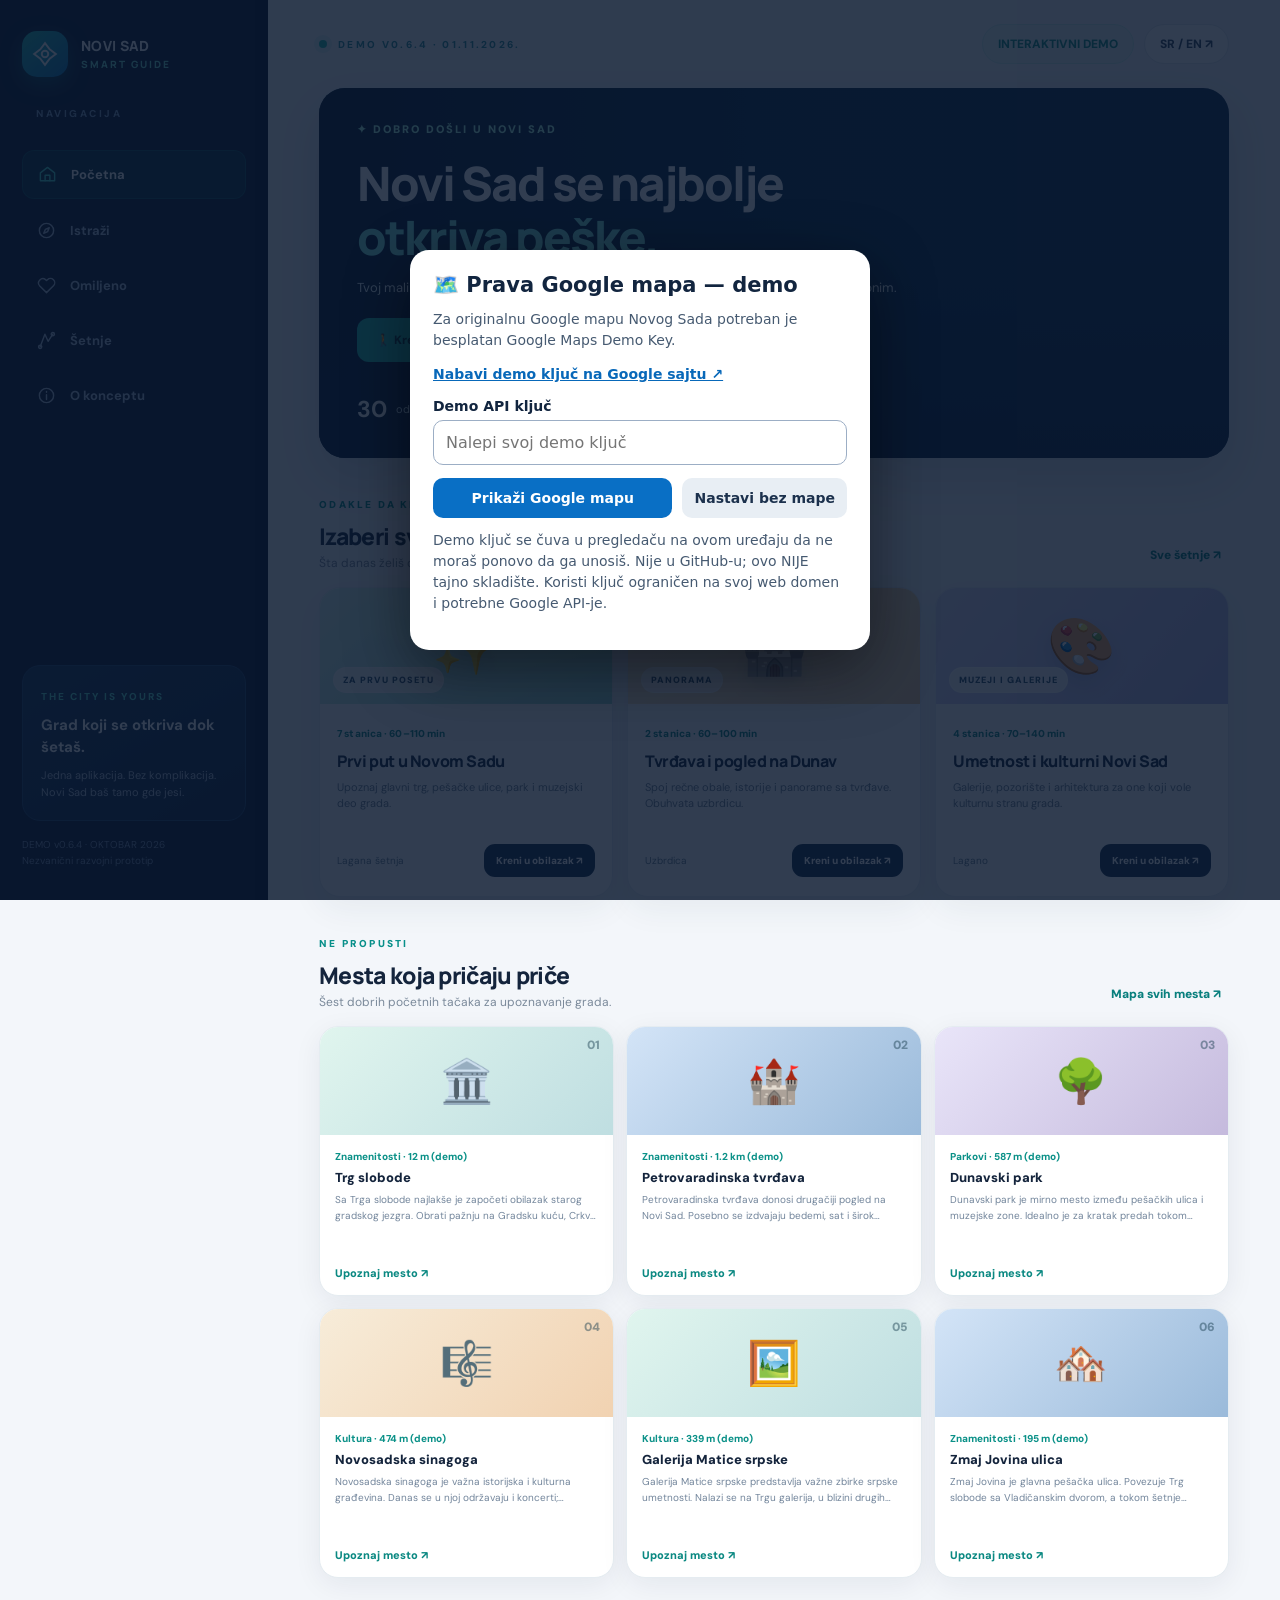
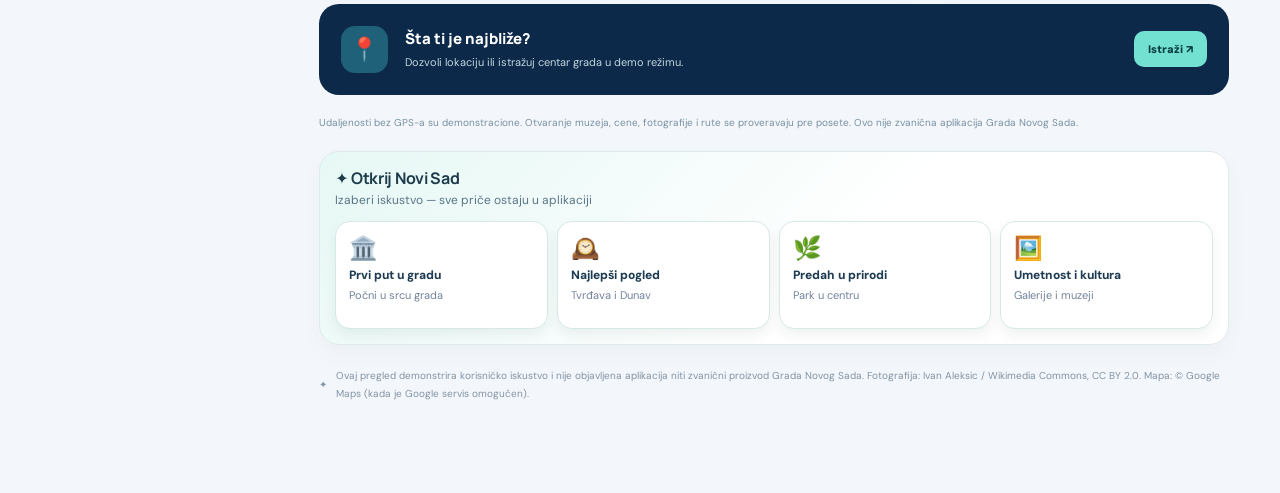
==== index.html @ 6199050c "Publish v0.6.4: real multi-stop tourist walks with Google Routes First tour CTA now plans one ordere" ====
<!doctype html>
<html lang="sr">
<head>
  <meta charset="utf-8" />
  <meta name="viewport" content="width=device-width, initial-scale=1, viewport-fit=cover" />
  <meta name="theme-color" content="#0a1532" />
  <link rel="manifest" href="./manifest.webmanifest" />
  <link rel="apple-touch-icon" href="./icons/icon-180.png" />
  <meta name="description" content="Novi Sad Smart Guide — interaktivni koncept turističke aplikacije, oktobar 2026." />
  <title>Novi Sad Smart Guide — interaktivni prototip</title>
  <link rel="preconnect" href="https://fonts.googleapis.com" />
  <link rel="preconnect" href="https://fonts.gstatic.com" crossorigin />
  <link href="https://fonts.googleapis.com/css2?family=DM+Sans:wght@400;500;600;700;800&family=Manrope:wght@400;500;600;700;800&display=swap" rel="stylesheet" />

  <style>
    :root{--navy:#09152e;--navy2:#122849;--ink:#14243c;--muted:#627188;--line:#e8edf2;--teal:#20bfb0;--orange:#fb9869;--bg:#f3f6fa;--white:#fff;--r:19px;--shadow:0 14px 45px rgba(22,43,72,.075)}
    *{box-sizing:border-box}html,body{margin:0;min-height:100%;font-family:'DM Sans',sans-serif;color:var(--ink);background:var(--bg)}button,input{font:inherit}button{cursor:pointer}button:focus-visible,input:focus-visible{outline:3px solid #20bfb0;outline-offset:3px}a{color:inherit}h1,h2,h3,p{margin:0}.hidden{display:none!important}
    .app-shell{display:grid;grid-template-columns:268px minmax(0,1fr);min-height:100vh}
    .sidebar{background:var(--navy);color:#fff;padding:31px 22px;display:flex;flex-direction:column;gap:30px;position:sticky;top:0;height:100vh;overflow:auto}
    .brand{display:flex;align-items:center;gap:13px;text-decoration:none}.logo{width:46px;height:46px;border-radius:15px;background:linear-gradient(140deg,#25bfb3,#1179bd);display:grid;place-items:center;box-shadow:0 7px 22px #22bfb055}.logo svg{width:26px;height:26px}.brand-title{font-family:Manrope,sans-serif;font-weight:800;letter-spacing:.3px;font-size:14px;line-height:1.3}.brand-title small{font-size:10px;letter-spacing:2px;color:#73dacc;display:block;margin-top:3px}.side-label{color:#7f99bb;font-size:10px;letter-spacing:2.5px;font-weight:800;padding:0 14px}.nav{display:flex;flex-direction:column;gap:8px}.nav button{width:100%;border:0;text-align:left;background:none;color:#aec0d8;display:flex;align-items:center;gap:14px;padding:14px 15px;border-radius:12px;font-weight:700;font-size:13px}.nav button svg{width:19px;height:19px;stroke-width:1.8}.nav button:hover,.nav button.active{background:rgba(32,191,176,.15);color:#fff}.nav button.active{border:1px solid rgba(32,191,176,.2)}.nav button.active svg{color:#49ddcf}.sidebar-bottom{margin-top:auto;background:linear-gradient(150deg,#183657,#102340);border:1px solid #25466c;border-radius:18px;padding:18px}.sidebar-bottom span{color:#5de1d3;font-size:10px;letter-spacing:2px;font-weight:800}.sidebar-bottom h3{font-size:15px;line-height:1.5;margin:9px 0 8px}.sidebar-bottom p{font-size:11px;color:#b1c1d6;line-height:1.6}.side-foot{color:#7e92b0;font-size:10px;line-height:1.6;margin-top:-14px}
    .main{min-width:0;padding:24px clamp(20px,4vw,58px) 90px;max-width:1500px;width:100%;margin:auto}.top{display:flex;justify-content:space-between;align-items:center;gap:15px;margin-bottom:24px}.eyebrow{font-size:10px;font-weight:800;letter-spacing:2.3px;color:#2b8f98;text-transform:uppercase}.top-left{display:flex;align-items:center;gap:11px}.dot{width:8px;height:8px;border-radius:50%;background:#20bfae;box-shadow:0 0 0 5px #20bfb01c}.top-right{display:flex;align-items:center;gap:10px}.pill{border:1px solid #e2e8ee;background:#fff;padding:11px 15px;border-radius:100px;font-size:12px;font-weight:800;color:#32465e}.pill.soft{background:#e6f6f3;border-color:#ccf1eb;color:#138f83}.pill.click:hover{background:#edf6f6}.desktop-page-title{font-family:Manrope,sans-serif;font-size:29px;line-height:1.25;letter-spacing:-1.2px;margin-bottom:7px}.subtitle{color:var(--muted);font-size:13px;line-height:1.6}.page-head{margin:0 0 24px}
    .hero{min-height:295px;border-radius:24px;background:linear-gradient(90deg,#07152feF 2%,#0b213aca 50%,#0c244477),url('https://upload.wikimedia.org/wikipedia/commons/7/7a/Panorama_of_Novi_Sad.jpg') center 53%/cover,linear-gradient(135deg,#132d50,#247c89);position:relative;overflow:hidden;color:#fff;padding:40px 42px;box-shadow:var(--shadow);display:flex;flex-direction:column;justify-content:space-between}.hero:before{content:"";position:absolute;width:240px;height:240px;border:1px solid #ffffff25;right:-70px;top:-105px;border-radius:50%;box-shadow:0 0 0 48px #ffffff08,0 0 0 105px #ffffff08}.hero>*{position:relative}.hero-tag{display:inline-flex;align-items:center;gap:8px;border:1px solid #ffffff35;background:#ffffff14;padding:9px 12px;border-radius:100px;font-size:11px;letter-spacing:.5px;align-self:flex-start;font-weight:700}.hero h1{max-width:530px;font-family:Manrope,sans-serif;font-weight:800;letter-spacing:-1.6px;line-height:1.18;font-size:clamp(29px,3vw,46px);margin:20px 0 9px}.hero h1 em{color:#67e2d2;font-style:normal}.hero p{font-size:13px;color:#e1eaf1;line-height:1.7;max-width:520px}.hero-bottom{display:flex;gap:10px;margin-top:20px;flex-wrap:wrap}.btn{border:0;border-radius:12px;padding:13px 19px;display:inline-flex;align-items:center;justify-content:center;gap:9px;font-weight:800;font-size:12px;transition:transform .15s,background .15s}.btn:hover{transform:translateY(-1px)}.btn-primary{background:var(--teal);color:#053540}.btn-primary:hover{background:#41d2c3}.btn-ghost{background:#ffffff20;color:white;border:1px solid #ffffff40}.btn-white{background:#fff;color:#213e5b;border:1px solid var(--line)}.btn svg{width:16px;height:16px}.section-title{display:flex;align-items:center;justify-content:space-between;gap:12px;margin:30px 0 17px}.section-title h2{font-size:18px;font-family:Manrope,sans-serif;letter-spacing:-.5px}.section-title .link{border:0;background:none;color:#178d83;font-size:12px;font-weight:800}.grid-feature{display:grid;grid-template-columns:repeat(3,minmax(0,1fr));gap:14px}.feature{background:#fff;border:1px solid #eaf0f5;border-radius:17px;padding:20px;box-shadow:var(--shadow);text-align:left;min-height:174px;display:flex;flex-direction:column;align-items:flex-start;gap:13px}.feature:hover{border-color:#bde8e4;transform:translateY(-2px)}.feature-ico{width:42px;height:42px;border-radius:13px;display:grid;place-items:center;font-size:20px;background:#eaf9f5}.feature:nth-child(2) .feature-ico{background:#fff1e6}.feature:nth-child(3) .feature-ico{background:#edf2fd}.feature:nth-child(4) .feature-ico{background:#f1f0fb}.feature:nth-child(5) .feature-ico{background:#e9f4fd}.feature:nth-child(6) .feature-ico{background:#fceff3}.feature strong{font-size:13px}.feature small{color:#79899b;font-size:11px;line-height:1.5;display:block;margin-top:5px}.section-split{display:grid;grid-template-columns:minmax(0,1.58fr) minmax(260px,1fr);gap:18px}.info-banner{background:#fff;border:1px solid var(--line);border-radius:18px;padding:20px;box-shadow:var(--shadow);display:flex;gap:15px;align-items:flex-start}.info-banner .bubble{flex:0 0 42px;height:42px;border-radius:13px;background:#e8f8f4;display:grid;place-items:center;color:#188d84;font-size:20px}.info-banner strong{font-size:14px}.info-banner p{color:#6f8093;line-height:1.6;margin-top:6px;font-size:12px}.notice-orange{background:#fff4ee;border:1px solid #ffe3d0;padding:16px 18px;border-radius:16px;color:#8e4d30;font-size:12px;line-height:1.6}.prototype-note{margin-top:22px;color:#8b99a8;font-size:10px;line-height:1.7}
    .filter-bar{display:flex;gap:8px;align-items:center;flex-wrap:wrap;margin:20px 0 17px}.chip{border-radius:100px;padding:10px 14px;border:1px solid #e1e9ee;background:#fff;font-size:12px;color:#697a8e;font-weight:800}.chip.active{background:#102847;border-color:#102847;color:#fff}.map-layout{display:grid;grid-template-columns:minmax(0,1.6fr) minmax(280px,1fr);gap:16px;align-items:start}.map-wrap{position:relative;border:1px solid #dfe8ec;background:#e6f0ee;border-radius:20px;height:535px;overflow:hidden;box-shadow:var(--shadow)}#map{height:100%;width:100%;background:linear-gradient(120deg,#d7e9dc,#f0ece0)}.map-cover{position:absolute;inset:0;background:#e3eee6;overflow:hidden;display:none;align-items:center;justify-content:center}.map-cover .roads{position:absolute;inset:-20%;transform:rotate(-12deg);background:repeating-linear-gradient(0deg,transparent 0 50px,#fff 51px 63px,transparent 64px 115px),repeating-linear-gradient(90deg,transparent 0 65px,#f9fcfb 66px 79px,transparent 80px 153px)}.map-cover .river{position:absolute;inset:30% -40% 27% 6%;transform:rotate(-24deg);background:#a9d7df;border-radius:48%;box-shadow:0 0 0 15px #cae6e5}.map-cover p{position:absolute;bottom:20px;background:#ffffffe0;padding:12px;border-radius:9px;color:#476170;font-size:12px;text-align:center;max-width:260px}.map-badge{position:absolute;top:17px;left:17px;z-index:500;background:#fff;padding:11px 15px;border-radius:12px;box-shadow:0 6px 22px #0001;display:flex;align-items:center;gap:9px;font-size:11px;font-weight:800}.map-badge .pulse{width:9px;height:9px;border-radius:50%;background:#1fc2b2;box-shadow:0 0 0 5px #17b7a92a}.map-actions{position:absolute;bottom:20px;left:18px;right:18px;display:flex;gap:10px;z-index:500}.map-actions button{box-shadow:0 10px 25px #0002}.map-actions .btn{white-space:nowrap}.map-actions .btn-white{background:#fff}.map-actions .btn-primary{background:#122d50;color:#fff}.radius-select{margin-left:auto;border:1px solid var(--line);padding:10px 13px;background:#fff;border-radius:13px;color:#355063;font-weight:800;font-size:12px}.results-panel{background:#fff;border-radius:20px;padding:20px;border:1px solid var(--line);box-shadow:var(--shadow);height:535px;overflow:auto}.panel-title{display:flex;justify-content:space-between;align-items:center;margin-bottom:16px}.panel-title strong{font-size:14px}.counter{color:#0a9386;background:#e1f7f2;border-radius:100px;padding:6px 9px;font-size:11px;font-weight:800}.search{width:100%;border:1px solid #e1e9ef;background:#f7f9fb;border-radius:11px;padding:12px 13px;font-size:12px;margin-bottom:13px;outline:none}.place{display:flex;gap:12px;padding:14px 2px;border-bottom:1px solid #eef2f5;cursor:pointer;align-items:center}.place:hover .place-name{color:#0f9f95}.place:last-child{border-bottom:0}.place-icon{flex:0 0 47px;height:49px;display:grid;place-items:center;border-radius:13px;font-size:22px;background:linear-gradient(145deg,#e9f4f1,#def1ed)}.place-icon.park{background:#e9f5e7}.place-icon.culture{background:#f6edfa}.place-name{font-size:12px;font-weight:800;margin-bottom:5px}.place-sub{font-size:10px;color:#91a0ae;line-height:1.5}.place-fav{margin-left:auto;border:0;background:transparent;font-size:18px;color:#f39b6e;padding:6px}.map-pin{background:#fff;border:3px solid #1db9ac;width:36px;height:36px;border-radius:13px;display:grid;place-items:center;font-size:19px;box-shadow:0 6px 15px #122b4440}.leaflet-div-icon{background:transparent;border:0}.leaflet-popup-content-wrapper{border-radius:14px}.leaflet-popup-content{font-family:'DM Sans',sans-serif}
    .tour-hero{background:linear-gradient(135deg,#092541,#1f5d65);color:#fff;padding:24px;border-radius:20px;margin-bottom:18px}.tour-hero h2{font-family:Manrope,sans-serif;font-size:23px;margin:8px 0}.tour-hero p{font-size:12px;line-height:1.7;color:#c7dfdf}.route-steps{background:#fff;border:1px solid var(--line);border-radius:18px;padding:23px}.step{display:flex;gap:15px;padding-bottom:22px;position:relative}.step:not(:last-child):before{content:"";position:absolute;top:30px;bottom:0;width:2px;background:#d9eeeb;left:15px}.step:last-child{padding:0}.num{width:31px;height:31px;display:grid;place-items:center;border-radius:50%;color:#007c76;background:#d9f8f0;font-size:11px;font-weight:800;z-index:1;flex:0 0 31px}.step h3{font-size:13px;margin:4px 0 4px}.step p{font-size:11px;color:#7f91a0}.step button{margin-left:auto;align-self:flex-start;border:0;border-radius:9px;background:#e9f8f3;color:#168b81;font-size:11px;font-weight:800;padding:9px 11px}.empty{padding:44px 17px;text-align:center;color:#7f90a0;font-size:13px;line-height:1.7}.empty .illustration{font-size:40px;display:block;margin-bottom:12px}
    .modal-shade{position:fixed;inset:0;background:#071528ab;z-index:1500;display:flex;align-items:center;justify-content:center;padding:18px;backdrop-filter:blur(4px)}.modal{width:min(100%,500px);background:#fff;border-radius:23px;overflow:hidden;box-shadow:0 30px 100px #07152855;max-height:min(90vh,760px);overflow-y:auto}.modal-visual{height:176px;position:relative;background:linear-gradient(145deg,#102f50,#167d87);display:flex;align-items:center;justify-content:center;color:#fff}.modal-visual .large-emoji{font-size:86px;filter:drop-shadow(0 15px 20px #0003)}.modal-topper{position:absolute;top:17px;left:22px;border:1px solid #ffffff77;background:#ffffff29;border-radius:30px;padding:7px 10px;font-size:10px;font-weight:800}.modal-close{position:absolute;right:16px;top:16px;background:#ffffffde;color:#142940;border:0;border-radius:100px;width:33px;height:33px;font-weight:900;font-size:17px}.modal-body{padding:26px}.modal-body h2{font-size:23px;font-family:Manrope,sans-serif;letter-spacing:-.7px;margin:5px 0 10px}.modal-body p{font-size:13px;line-height:1.8;color:#65798b}.detail-tag{color:#189b90;font-size:10px;letter-spacing:1.5px;font-weight:800}.detail-facts{display:flex;gap:9px;flex-wrap:wrap;margin:19px 0}.detail-facts span{border:1px solid #e4ecf0;padding:9px 11px;border-radius:9px;font-size:10px;color:#577085;font-weight:700}.modal-actions{display:flex;gap:9px;flex-wrap:wrap}.modal-actions .btn{flex:1;min-width:110px}.toast{position:fixed;right:24px;bottom:24px;z-index:3000;background:#112e42;color:#fff;padding:15px 19px;border-radius:15px;max-width:390px;box-shadow:0 20px 40px #0003;font-size:12px;line-height:1.6;display:none}.toast.show{display:block}.footnote{display:flex;align-items:center;gap:9px;margin-top:22px;color:#8293a5;font-size:10px;line-height:1.8}.mobile-nav{display:none}
    @media(max-width:1100px){.app-shell{grid-template-columns:220px minmax(0,1fr)}.sidebar{padding:24px 15px}.main{padding:23px 24px 70px}.hero{min-height:265px}.grid-feature{grid-template-columns:repeat(2,minmax(0,1fr))}.map-layout{grid-template-columns:1fr}.results-panel{height:auto;max-height:410px}.map-wrap{height:420px}.section-split{grid-template-columns:1fr}}
    @media(max-width:740px){.app-shell{display:block}.sidebar{display:none}.main{padding:16px 15px 104px}.top{margin-bottom:18px}.top-right .pill.soft{display:none}.pill{padding:10px 12px}.hero{min-height:290px;border-radius:21px;padding:26px 23px}.hero h1{font-size:34px;margin:16px 0 7px}.hero p{font-size:12px}.hero-bottom .btn{padding:12px}.grid-feature{grid-template-columns:repeat(2,minmax(0,1fr));gap:10px}.feature{min-height:150px;padding:16px;gap:10px}.feature small{font-size:10px}.section-title{margin:25px 0 14px}.map-wrap{height:425px}.map-actions{flex-wrap:wrap;bottom:13px;left:10px;right:10px}.map-actions .btn{padding:11px;font-size:11px}.radius-select{font-size:11px;padding:9px}.map-badge{top:13px;left:11px}.desktop-page-title{font-size:24px}.mobile-nav{display:grid;grid-template-columns:repeat(5,1fr);position:fixed;bottom:0;left:0;right:0;z-index:1000;background:#fff;border-top:1px solid #e7edf2;padding:9px 8px calc(9px + env(safe-area-inset-bottom));box-shadow:0 -9px 30px #20355012}.mobile-nav button{display:flex;flex-direction:column;align-items:center;gap:4px;background:none;border:0;color:#8494a6;font-size:9px;font-weight:800}.mobile-nav button svg{width:21px;height:21px}.mobile-nav button.active{color:#178e88}.modal-shade{padding:10px}.modal-visual{height:155px}.modal-body{padding:21px}.toast{left:14px;bottom:90px;right:14px}.chip{font-size:11px;padding:9px 12px}}
    .map-badge{max-width:calc(100% - 85px);line-height:1.35}.map-badge span:last-child{overflow-wrap:anywhere}.map-actions{align-items:center}.map-actions button{max-width:46%;white-space:normal;text-align:center}.map-cover{z-index:2}.map-actions,.map-badge{z-index:500}
    @media(max-width:740px){.map-actions button{font-size:10px;max-width:45%;padding:10px 9px}.radius-select{margin-left:0;max-width:30%;padding:10px 6px}.map-badge{font-size:10px;max-width:75%}}
    @media(prefers-reduced-motion:reduce){*,*:before,*:after{scroll-behavior:auto!important;transition:none!important}}

    /* Modern vector map experience; attribution remains visible. */
    #map{position:absolute;inset:0;width:100%;height:100%;background:#e9f0f2}
    .maplibregl-map{font-family:'DM Sans',sans-serif}
    .maplibregl-ctrl-top-right{top:76px;right:12px}
    .maplibregl-ctrl-group{border:1px solid #e4ebed!important;border-radius:13px!important;overflow:hidden;box-shadow:0 8px 26px #10284718!important}
    .maplibregl-ctrl-attrib{background:#ffffffdd!important;font-size:10px!important;border-radius:8px 0 0 0}
    .map-style-control{position:absolute;z-index:501;top:76px;left:16px;display:flex;gap:3px;padding:5px;background:#fff;border:1px solid #e5ebef;border-radius:13px;box-shadow:0 8px 25px #10284718}
    .map-style-control button{font-size:11px;padding:9px 11px;border:0;border-radius:9px;background:transparent;color:#536c82;font-weight:800}
    .map-style-control button.active{background:#142c4d;color:#fff}
    .map-style-control button:focus-visible{outline:2px solid #20bfb0}
    .map-pin{width:39px;height:39px;border:2px solid white;border-radius:14px;background:#fff;box-shadow:0 4px 15px #132c4160;display:grid;place-items:center;font-size:19px;cursor:pointer;transition:transform .15s ease}
    .map-pin:hover{transform:translateY(-3px) scale(1.06)}
    .map-pin.park{background:#e5f6e5}.map-pin.culture{background:#f5ecfc}
    .user-position-marker{width:20px;height:20px;border-radius:50%;background:#028dc5;border:4px solid #fff;box-shadow:0 0 0 5px #018dca45,0 3px 11px #19344f55}
    .map-cover{z-index:2;background:#e5eef0}
    .map-cover .roads,.map-cover .river{display:none}
    .map-error-content{text-align:center;padding:25px 20px;max-width:320px;position:relative;z-index:2}
    .map-error-content strong{font:800 18px Manrope,sans-serif;display:block;margin-bottom:8px}
    .map-error-content p{position:static;background:none;padding:0;color:#466174;font-size:13px;margin-bottom:14px;max-width:initial}
    .map-error-content button{border:0;border-radius:12px;background:#102847;color:#fff;font-weight:800;padding:11px 15px}
    .gps-inline-status{position:absolute;bottom:82px;left:18px;right:18px;z-index:500;max-width:440px;border-radius:12px;background:#ffffffed;color:#3c6074;border:1px solid #dae7e9;padding:9px 12px;font-size:11px;font-weight:700;box-shadow:0 7px 24px #10284712}
    .gps-inline-status.error{color:#a34d37;background:#fff8f4;border-color:#f5d4c5}
    @media(max-width:740px){.map-style-control{top:72px;left:12px}.map-style-control button{padding:8px;font-size:10px}.maplibregl-ctrl-top-right{top:70px;right:9px}.gps-inline-status{bottom:83px;left:12px;right:12px;font-size:10px}.map-badge{top:13px;left:12px}}

    /* v0.3.6: visible fallback with reason, so map errors aren't blank mystery screens. */
    #mapFallback{padding:0;justify-content:stretch;align-items:stretch;background:#e5eff2}
    #mapFallback iframe{border:0;width:100%;height:100%;position:absolute;inset:0;opacity:.98}
    #mapFallback .map-error-content{position:absolute;left:12px;right:12px;top:76px;margin:auto;background:rgba(255,255,255,.96);padding:13px 16px;border:1px solid #dce8ef;box-shadow:0 8px 34px rgba(9,26,49,.17);border-radius:13px;max-width:360px}
    #mapFallback .map-error-content strong{font-size:14px;margin-bottom:5px}
    #mapFallback .map-error-content p{font-size:11px;margin-bottom:10px;line-height:1.5}
    #mapFallback .map-error-buttons{display:flex;align-items:center;justify-content:center;gap:7px;flex-wrap:wrap}
    #mapFallback .map-error-buttons button{padding:8px 10px;font-size:11px}
    #mapFallback .map-error-buttons a{font-size:11px;font-weight:800;background:#ecf5f7;padding:8px 10px;border-radius:11px;text-decoration:none;color:#123c52}
    @media(max-width:740px){#mapFallback .map-error-content{top:115px;left:8px;right:8px}}
  
/* Lightweight interactive map v0.3.6 */
.tour-raster{position:relative;overflow:hidden;user-select:none;-webkit-user-select:none;touch-action:none;overscroll-behavior:contain;cursor:grab;background:#e2eced}
.tour-raster:active{cursor:grabbing}
.raster-tiles{position:absolute;inset:0;pointer-events:none;overflow:visible;transform-origin:50% 50%;will-change:transform}
.raster-tile{position:absolute;object-fit:fill;max-width:none;user-select:none}
.raster-tiles.raster-soft{filter:saturate(.50) contrast(.96) brightness(1.05)}
.raster-overlay{position:absolute;inset:0;pointer-events:none;transform-origin:50% 50%;will-change:transform}
.raster-circle{position:absolute;transform:translate(-50%,-50%);border-radius:50%;pointer-events:none}
.raster-search-radius{border:2px dashed rgba(4,142,138,.55);background:rgba(19,191,175,.07)}
.raster-accuracy{border:1px solid rgba(35,137,207,.5);background:rgba(21,135,229,.13)}
.raster-you{position:absolute;transform:translate(-50%,-50%);width:18px;height:18px;border:3px solid #fff;border-radius:50%;background:#1688f2;box-shadow:0 0 0 7px #1d96e82b,0 2px 9px #1238}
.raster-pin{position:absolute;transform:translate(-50%,-100%);width:40px;height:40px;display:grid;place-items:center;font-size:20px;border:3px solid #fff;border-radius:13px;background:#effffb;box-shadow:0 5px 15px #052d4460;pointer-events:auto;cursor:pointer}
.raster-pin:hover{transform:translate(-50%,-105%) scale(1.08);background:#d0f7ee}
.raster-pin:focus-visible{outline:3px solid #008a82}
.raster-zoom{position:absolute;top:12px;right:12px;display:flex;flex-direction:column;z-index:6;border:1px solid #dce6eb;border-radius:12px;overflow:hidden;box-shadow:0 3px 12px #132b2833}
.raster-zoom button{width:37px;height:38px;border:0;background:#fff;color:#17334f;font-size:24px;line-height:1}
.raster-zoom button+button{border-top:1px solid #e4e8ec}
.raster-attribution{position:absolute;bottom:2px;right:7px;z-index:6;background:#ffffffe9;border-radius:5px;font-size:10px;color:#2d4556;padding:3px 5px}
.raster-attribution a{color:inherit}
@media(max-width:740px){.raster-zoom{top:8px;right:8px}.raster-pin{width:36px;height:36px;font-size:18px}}


/* v0.3.6 — refined cartography and internal route panel */
.raster-tiles.raster-modern{filter:saturate(.69) contrast(.91) brightness(1.08) hue-rotate(-4deg)}
.raster-tiles.raster-soft{filter:saturate(.26) contrast(.86) brightness(1.1)}
.map-wrap{border-radius:26px;box-shadow:0 20px 45px rgba(19,45,64,.12)}
.raster-pin{border:2px solid rgba(255,255,255,.97);background:linear-gradient(150deg,#ffffff,#e5fbf6);border-radius:16px;box-shadow:0 5px 16px rgba(10,60,80,.25),0 1px 2px rgba(0,0,0,.07);transition:transform .15s ease,box-shadow .15s ease}
.raster-pin:hover{box-shadow:0 12px 24px #0e4a6c50}
.raster-route{position:absolute;inset:0;width:100%;height:100%;pointer-events:none;overflow:visible;filter:drop-shadow(0 2px 5px #2189e855)}
.route-end-marker{position:absolute;z-index:4;transform:translate(-50%,-100%);background:#163958;border:3px solid white;border-radius:15px 15px 15px 4px;color:#fff;width:40px;height:40px;display:grid;place-items:center;font-size:24px;box-shadow:0 5px 15px #16395860}
#routePanel{position:absolute;left:14px;right:14px;top:117px;z-index:510;background:#ffffffed;backdrop-filter:blur(16px);-webkit-backdrop-filter:blur(16px);border:1px solid #d9e8ee;border-radius:19px;padding:16px;box-shadow:0 12px 35px #17354e33;max-width:450px}
.route-panel-head{display:flex;gap:12px;align-items:flex-start;justify-content:space-between}.route-panel-head strong{font:800 14px Manrope,sans-serif}.route-panel-head p{font-size:11px;color:#627c91;margin-top:4px;line-height:1.45}
.route-close{border:0;border-radius:10px;background:#e8f0f4;color:#21435a;font-size:18px;width:32px;height:32px;flex:none}
.route-stats{display:flex;gap:8px;margin-top:13px;flex-wrap:wrap}.route-stats span{background:#e7f6fc;color:#1e6589;font-weight:800;font-size:12px;padding:9px 11px;border-radius:10px}
.route-steps-preview{max-height:155px;overflow:auto;margin-top:12px;padding-left:17px;color:#49657b;font-size:11px;line-height:1.6}.route-steps-preview li{margin-bottom:5px}
.route-panel-foot{color:#667f90;font-size:10px;margin-top:9px;line-height:1.5}
.route-panel-actions{display:flex;flex-wrap:wrap;gap:7px;margin-top:11px}.route-panel-actions button,.route-panel-actions a{border:0;border-radius:10px;background:#163958;color:#fff;padding:10px 12px;font-size:11px;font-weight:800;text-decoration:none}.route-panel-actions a{background:#ebf3f6;color:#174d6b}
@media(max-width:740px){#routePanel{top:126px;left:8px;right:8px;padding:12px}.route-steps-preview{max-height:94px}.map-actions{bottom:12px;left:8px;right:8px;gap:5px}.map-actions .btn{padding:9px 11px;font-size:10px}}


/* v0.3.6 navigation: hiding instructions never deletes the route */
.route-close{font-weight:900;font-size:18px;line-height:1;transition:background .2s}
.route-close:hover{background:#d5e9f2}
.route-restore{position:absolute;z-index:510;left:16px;bottom:86px;max-width:calc(100% - 32px);border:1px solid #d5e8f0;background:#fff;border-radius:16px;padding:12px 15px;color:#163958;font-size:12px;font-weight:850;box-shadow:0 9px 30px rgba(13,56,84,.26);display:flex;align-items:center;gap:12px}
.route-restore .route-rest-arrow{font-size:17px;color:#0b8b94}
.route-end-btn{background:#edf0f2!important;color:#536474!important}
.map-poi-toggle{position:absolute;top:126px;left:16px;z-index:505;border:1px solid rgba(197,225,228,.9);border-radius:12px;background:rgba(255,255,255,.96);padding:10px 13px;box-shadow:0 8px 24px rgba(9,40,60,.14);color:#214b63;font-weight:800;font-size:11px}
.map-poi-toggle:disabled{opacity:.65;cursor:wait}
.map-poi-status{position:absolute;top:173px;left:16px;max-width:330px;z-index:505;background:#fffef3;border:1px solid #ebe0b6;border-radius:12px;padding:10px;color:#726134;font-size:11px;line-height:1.45;box-shadow:0 6px 16px #1b3e4b18}
.raster-poi{position:absolute;transform:translate(-50%,-50%);pointer-events:auto;background:#fff;border:2px solid rgba(252,254,255,.96);box-shadow:0 4px 11px #15364a35;border-radius:50%;width:31px;height:31px;display:grid;place-items:center;font-size:14px;cursor:pointer;z-index:3}
.raster-poi:hover,.raster-poi:focus-visible{outline:3px solid #21baac;transform:translate(-50%,-50%) scale(1.12)}
.poi-popup{position:absolute;z-index:512;right:12px;bottom:86px;width:min(315px,calc(100% - 24px));padding:15px 17px;border:1px solid #d9e8ef;background:#fff;border-radius:17px;box-shadow:0 15px 45px rgba(13,43,65,.28)}
.poi-popup strong{display:block;font:800 15px Manrope,sans-serif;margin:7px 28px 7px 0;line-height:1.35;color:#122e49}
.poi-popup-label{color:#078f8a;font-size:10px;font-weight:900;letter-spacing:.4px}
.poi-popup p{color:#6c7c8c;font-size:11px;line-height:1.5}
.poi-popup-x{position:absolute;right:12px;top:10px;border:0;background:#edf3f6;border-radius:9px;width:29px;height:29px;font-size:19px;color:#24475f}
.poi-popup-actions{display:flex;gap:8px;margin-top:12px;align-items:center}
.poi-popup-actions button,.poi-popup-actions a{background:#173753;color:#fff;border:0;border-radius:10px;padding:9px 12px;font-size:11px;font-weight:800;text-decoration:none}
.poi-popup-actions a{background:#eff5f5;color:#164058}
@media(min-width:900px){.map-wrap{height:585px}.results-panel{height:585px}}
@media(max-width:740px){.map-poi-toggle{top:120px;left:12px;padding:9px;font-size:10px}.map-poi-status{top:158px;left:12px;right:12px;max-width:none;font-size:10px}.route-restore{bottom:80px;left:9px}.poi-popup{bottom:87px;right:8px}.map-wrap{height:490px}}


    /* v0.4.0 navigation UI. These controls stay fixed when the map underneath rotates. */
    .raster-heading-arrow{position:absolute;top:-7px;left:50%;width:0;height:0;border-left:8px solid transparent;border-right:8px solid transparent;border-bottom:17px solid #0874cf;transform-origin:50% 100%;filter:drop-shadow(0 1px 2px #fff)}
    .heading-controls{position:absolute;top:160px;right:10px;z-index:505;display:flex;flex-direction:column;gap:7px}
    .heading-controls button{border:1px solid #d8e5eb;background:#fff;color:#163354;box-shadow:0 4px 15px #193b5130;border-radius:12px;min-width:50px;padding:9px 10px;font-size:11px;font-weight:800;display:flex;align-items:center;justify-content:center;flex-direction:column;gap:1px}
    .heading-controls button.active{background:#123958;color:#fff}
    .heading-controls .bearing-needle{display:block;font-size:19px;line-height:22px;font-weight:900;color:#dc5b4d;transform-origin:center;transition:transform .14s linear}
    .heading-controls button.active .bearing-needle{color:#59f4de}
    .heading-status{position:absolute;z-index:505;top:88px;right:13px;max-width:170px;text-align:right;background:#ffffffed;padding:6px 9px;border-radius:9px;color:#345773;font-size:10px;box-shadow:0 3px 12px #102b4918}
    .nav-hud{position:absolute;left:11px;right:11px;bottom:92px;z-index:512;display:flex;gap:11px;align-items:center;background:#0e2a48ed;color:#fff;border-radius:16px;border:1px solid #66bcda55;box-shadow:0 10px 28px #0a1b3450;padding:11px 13px;max-width:540px;backdrop-filter:blur(12px)}
    .nav-hud .nav-arrow{flex:0 0 36px;height:36px;display:grid;place-items:center;font-size:25px;color:#5de6e0;transition:transform .15s linear}
    .nav-hud strong{font-size:12px;display:block}.nav-hud small{font-size:10px;color:#d2e2ee;display:block;margin-top:3px;line-height:1.45}
    .nav-hud button{border:1px solid #d9e9f477;color:#fff;background:#ffffff19;border-radius:9px;padding:8px;font-size:11px;font-weight:800;margin-left:auto}
    .nav-live-controls{position:absolute;z-index:512;left:11px;bottom:164px;display:flex;gap:7px}
    .nav-live-controls button{border:0;background:#fff;color:#183c59;border-radius:10px;box-shadow:0 3px 17px #193b5130;padding:9px 11px;font-size:11px;font-weight:800}
    .nav-live-controls button.active{background:#0e5367;color:#fff}
    @media(max-width:740px){.heading-controls{top:172px;right:8px}.heading-controls button{min-width:45px;padding:7px 8px;font-size:10px}.heading-status{top:85px;right:8px}.nav-hud{bottom:95px;padding:9px;left:8px;right:8px}.nav-live-controls{bottom:166px;left:8px}.route-restore{bottom:176px;left:8px}.nav-hud small{font-size:9px}.map-wrap{height:550px}}

/* v0.4.0 place content, accessibility and navigation */
.nav-reroute{background:#fdf2d8!important;color:#1d3850!important;font-weight:800!important}
.nearby-title{font-size:15px;margin:18px 0 8px}
.nearby-grid{display:grid;gap:7px}
.nearby-place{display:flex;align-items:center;gap:9px;width:100%;padding:10px 12px;border:1px solid #dfebee;border-radius:12px;background:#f8fbfc;color:#18324d;text-align:left;cursor:pointer}
.nearby-place span{font-size:20px}.nearby-place strong{font-size:12px;flex:1}.nearby-place small{color:#658198}
.place-source a{color:#126f89;text-decoration:underline;font-weight:700;font-size:12px}
.detail-disclaimer{padding:9px 12px;background:#fff5e5;color:#77551c;border-radius:10px;font-size:11px;line-height:1.5}
.walk-card{border:1px solid #dae7ee;border-radius:18px;background:#fff;overflow:hidden;margin:14px 0 22px}
.walk-card-head{padding:22px;background:#102b4a;color:#fff}.walk-card-head h2{margin:10px 0;font-size:21px}.walk-card-head p{opacity:.8;font-size:12px}
.walk-card .route-steps{padding:10px 18px 17px}
@media(max-width:740px){.nav-hud{gap:6px}.nav-hud .nav-reroute{padding:6px;font-size:10px}.nav-hud strong{font-size:11px}.nav-hud .nav-arrow{flex-basis:23px}.walk-card-head{padding:16px}}
</style>
<link rel="stylesheet" href="./discovery-v050.css?v=050" />
</head>
<body>
<div class="app-shell">
  <aside class="sidebar">
    <a class="brand" href="#home" onclick="showPage('home');return false">
      <div class="logo"><svg viewBox="0 0 24 24" fill="none" stroke="white" stroke-width="1.8"><path d="M12 2 16.3 7.7 22 12l-5.7 4.3L12 22l-4.3-5.7L2 12l5.7-4.3L12 2Z"/><circle cx="12" cy="12" r="3"/></svg></div>
      <div class="brand-title">NOVI SAD<small>SMART GUIDE</small></div>
    </a>
    <div class="side-label" data-i18n="navigation">NAVIGACIJA</div>
    <nav class="nav" id="sideNav"></nav>
    <div class="sidebar-bottom"><span>THE CITY IS YOURS</span><h3 data-i18n="sideHeadline">Grad koji se otkriva dok šetaš.</h3><p data-i18n="sideText">Jedna aplikacija. Bez komplikacija. Novi Sad baš tamo gde jesi.</p></div>
    <p class="side-foot" data-i18n="prototypeFoot">DEMO v0.6.4 · Google Maps · OKTOBAR 2026<br>Nezvanični razvojni prototip</p>
  </aside>
  <main class="main">
    <header class="top"><div class="top-left"><div class="dot"></div><span class="eyebrow" data-i18n="previewLabel">DEMO v0.6.4 · 01.11.2026.</span></div><div class="top-right"><span class="pill soft" data-i18n="demoLabel">INTERAKTIVNI DEMO</span><button id="langBtn" class="pill click" onclick="toggleLang()" aria-label="Promeni jezik">SR / EN ↗</button></div></header>
    <div id="page"></div>
    <div class="footnote"><span>✦</span><span data-i18n="footer">Ovaj pregled demonstrira korisničko iskustvo i nije objavljena aplikacija niti zvanični proizvod Grada Novog Sada. Fotografija: Ivan Aleksic / Wikimedia Commons, CC BY 2.0. Mapa: © Google Maps (kada je Google servis omogućen).</span></div>
  </main>
</div>
<nav class="mobile-nav" id="mobileNav" aria-label="Glavna navigacija"></nav>
<div class="modal-shade hidden" id="modalShade" onclick="if(event.target===this) closeModal()"><div class="modal" id="modal" role="dialog" aria-modal="true" aria-labelledby="modalTitle"></div></div>
<div class="toast" id="toast" role="status" aria-live="polite"></div>
<!-- Google Maps browser SDK is loaded after a visitor enters their own test key. -->
<script src="./google-maps-config.js?v=063"></script>
<script src="./google-maps-engine.js?v=064"></script>
<script>
'use strict';
const center={lat:45.25565,lng:19.84563};
const MAP_STYLES={modern:"standard",minimal:"soft"};
const places=[
{id:'trg',sr:'Trg slobode',en:'Liberty Square',cat:'sights',emoji:'🏛️',lat:45.25562,lng:19.84548,descriptionSr:'Glavni gradski trg i odlična polazna tačka za upoznavanje centra Novog Sada.',descriptionEn:'The city’s central square and a perfect starting point for exploring Novi Sad.'},
{id:'crkva',sr:'Crkva Imena Marijinog',en:'Name of Mary Church',cat:'sights',emoji:'⛪',lat:45.255651,lng:19.845630,descriptionSr:'Prepoznatljiva neogotička crkva u samom srcu Novog Sada, na Trgu slobode.',descriptionEn:'A distinctive Gothic Revival church in the heart of Novi Sad, on Liberty Square.'},
{id:'tvrdjava',sr:'Petrovaradinska tvrđava',en:'Petrovaradin Fortress',cat:'sights',emoji:'🏰',lat:45.25236,lng:19.86089,descriptionSr:'Jedna od najpoznatijih znamenitosti grada, sa pogledom na Dunav i Novi Sad.',descriptionEn:'One of the city’s best-known landmarks, overlooking the Danube and Novi Sad.'},
{id:'dunavski',sr:'Dunavski park',en:'Danube Park',cat:'parks',emoji:'🌳',lat:45.2574,lng:19.8527,descriptionSr:'Mirna zelena oaza na nekoliko minuta od pešačke zone u centru.',descriptionEn:'A peaceful green space a short walk from the pedestrian centre.'},
{id:'muzej',sr:'Muzej Vojvodine',en:'Museum of Vojvodina',cat:'culture',emoji:'🏺',lat:45.2577,lng:19.85375,descriptionSr:'Mesto za otkrivanje kulturne i istorijske baštine Vojvodine.',descriptionEn:'Discover the culture and history of the Vojvodina region.'},
{id:'zmaj',sr:'Zmaj Jovina ulica',en:'Zmaj Jovina Street',cat:'sights',emoji:'🏘️',lat:45.25585,lng:19.8481,descriptionSr:'Jedna od najpoznatijih pešačkih ulica, sa istorijskim fasadama i gradskim ritmom.',descriptionEn:'A celebrated pedestrian street with historic facades and a lively atmosphere.'},
{id:'sinagoga',sr:'Novosadska sinagoga',en:'Novi Sad Synagogue',cat:'culture',emoji:'🎼',lat:45.2545,lng:19.8398,descriptionSr:'Upečatljiva kulturno-istorijska građevina poznata i kao koncertni prostor.',descriptionEn:'An impressive historic landmark also known as a concert venue.'},
{id:'galerija',sr:'Galerija Matice srpske',en:'Gallery of Matica Srpska',cat:'culture',emoji:'🖼️',lat:45.252601,lng:19.845808,descriptionSr:'Umetnička galerija na Trgu galerija 1, sa važnim zbirkama srpske umetnosti.',descriptionEn:'Art museum at Trg galerija 1, presenting important collections of Serbian art.',source:'https://www.digitalizacija.ns.rs/sr/institucije/galerija-matice-srpske'},
{id:'snp',sr:'Srpsko narodno pozorište',en:'Serbian National Theatre',cat:'culture',emoji:'🎭',lat:45.2550863,lng:19.8427834,descriptionSr:'Jedna od najvažnijih kulturnih institucija u Novom Sadu, na Pozorišnom trgu 1.',descriptionEn:'A landmark performing arts institution at Pozorišni trg 1.',source:'https://www.snp.org.rs/'},
{id:'dunavska',sr:'Dunavska ulica',en:'Dunavska Street',cat:'sights',emoji:'🏘️',lat:45.256231,lng:19.851065,descriptionSr:'Stara gradska pešačka ulica koja povezuje Zmaj Jovinu ulicu i Dunavski park.',descriptionEn:'Historic pedestrian street connecting Zmaj Jovina Street to Danube Park.',source:'https://novisad.travel/arhitektura-single/dunavska-ulica/'},
{id:'vladicanski',sr:'Vladičanski dvor',en:'Bishop’s Palace',cat:'sights',emoji:'🏰',lat:45.2570,lng:19.8479,descriptionSr:'Istorijska rezidencija episkopa Bačke eparhije na kraju Zmaj Jovine ulice.',descriptionEn:'Historic bishop’s residence at the end of Zmaj Jovina pedestrian street.',source:'https://novisad.rs/eng/tourism'},
{id:'gradskakuca',sr:'Gradska kuća',en:'Novi Sad City Hall',cat:'sights',emoji:'🏛️',lat:45.254809,lng:19.844404,descriptionSr:'Neorenesansno zdanje na Trgu slobode, izgrađeno krajem 19. veka.',descriptionEn:'Neo-Renaissance city hall on Liberty Square, dating to the late 19th century.',source:'https://www.digitalizacija.ns.rs/en/city-hall'},
{id:'biblioteka',sr:'Biblioteka Matice srpske',en:'Library of Matica Srpska',cat:'culture',emoji:'📚',lat:45.259269,lng:19.845276,descriptionSr:'Značajna nacionalna biblioteka na adresi Matice srpske 1.',descriptionEn:'Major research and national library at Matice srpske 1.',source:'https://www.digitalizacija.ns.rs/en/institucije/library-matica-srpska'},
{id:'beljanski',sr:'Spomen-zbirka Pavla Beljanskog',en:'Pavle Beljanski Memorial Collection',cat:'culture',emoji:'🖼️',lat:45.252778,lng:19.846111,descriptionSr:'Zbirka srpske i jugoslovenske umetnosti, Trg galerija 2.',descriptionEn:'Art collection featuring Serbian and Yugoslav painters at Trg galerija 2.',source:'https://novisad.travel/ns-price/novosadske-price-spomen-zbirka-pavla-beljanskog/'},
{id:'zmaj-spomenik',sr:'Spomenik Jovanu Jovanoviću Zmaju',en:'Jovan Jovanović Zmaj Monument',cat:'sights',emoji:'🗿',lat:45.25687,lng:19.84774,descriptionSr:'Bronzana statua pesnika Jovana Jovanovića Zmaja ispred Vladičanskog dvora.',descriptionEn:'Bronze monument to the poet Jovan Jovanović Zmaj in front of the Bishop’s Palace.',source:'https://novisad.rs/lat/figura-lekara-i-pesnika-jovana-jovanovica-zmaja'},
{id:'racija',sr:'Spomenik žrtvama racije',en:'Monument to the Victims of the Raid',cat:'culture',emoji:'🕯️',lat:45.252634,lng:19.855775,descriptionSr:'Memorijal na Keju žrtava racije posvećen stradalim sugrađanima u januaru 1942.',descriptionEn:'Memorial along the riverside to Novi Sad residents killed in January 1942.',source:'https://vojvodina.travel/atrakcije/spomenik-zrtvama-racije-novi-sad/'},
{id:'strand',sr:'Štrand',en:'Štrand Beach',cat:'parks',emoji:'🌊',lat:45.2367,lng:19.8487,descriptionSr:'Poznata gradska plaža na Dunavu i omiljeno mesto za predah.',descriptionEn:'Novi Sad’s popular city beach on the Danube.'}
];
for(const p of [{"id":"sat","sr":"Petrovaradinski sat","en":"Petrovaradin Clock Tower","cat":"sights","emoji":"🕰️","lat":45.2527,"lng":19.8614,"descriptionSr":"Poznati sat tvrđave: velika kazaljka pokazuje sate, a mala minute.","descriptionEn":"The fortress clock: large hand shows hours, small hand minutes.","source":"https://novisad.travel/atrakcije-na-tvrdavi/","approximate":true},{"id":"muzejgrada","sr":"Muzej grada Novog Sada","en":"Novi Sad City Museum","cat":"culture","emoji":"🏺","lat":45.2525,"lng":19.8617,"descriptionSr":"Muzejske postavke na tvrđavi posvećene istoriji grada.","descriptionEn":"Museum collections about the city's heritage on the fortress.","source":"https://novisad.travel/atrakcije-na-tvrdavi/","approximate":true},{"id":"podzemlje","sr":"Podzemne vojne galerije","en":"Underground Military Galleries","cat":"culture","emoji":"🔦","lat":45.2518,"lng":19.8627,"descriptionSr":"Podzemni vojni sistem tvrđave; obilazak samo uz zvanično dostupnu posetu.","descriptionEn":"Underground defence system; access only with an official visitor tour.","source":"https://novisad.travel/atrakcije-na-tvrdavi/","approximate":true},{"id":"gradic","sr":"Petrovaradinski Gradić","en":"Petrovaradin Lower Town","cat":"sights","emoji":"🏘️","lat":45.2509,"lng":19.8652,"descriptionSr":"Barokni deo Petrovaradina ispod tvrđave.","descriptionEn":"Baroque historic lower town beneath the fortress.","source":"https://novisad.travel/novi-sad-za-jedan-dan/","approximate":true},{"id":"saborna","sr":"Saborna crkva Svetog Georgija","en":"St George Orthodox Cathedral","cat":"sights","emoji":"⛪","lat":45.2573,"lng":19.8491,"descriptionSr":"Važan deo duhovne i arhitektonske baštine starog centra.","descriptionEn":"Important cathedral of the old city centre.","source":"https://vojvodina.travel/destinacije/novi-sad/","approximate":true},{"id":"almascrkva","sr":"Almaška crkva","en":"Almaš Orthodox Church","cat":"sights","emoji":"⛪","lat":45.2614,"lng":19.8533,"descriptionSr":"Prepoznatljiva crkva u istorijskom Almaškom kraju.","descriptionEn":"An iconic church in the historic Almaš quarter.","source":"https://vojvodina.travel/destinacije/novi-sad/","approximate":true},{"id":"uspenska","sr":"Uspenska crkva","en":"Church of the Dormition","cat":"sights","emoji":"⛪","lat":45.2562,"lng":19.8416,"descriptionSr":"Istorijska crkva na obodu gradskog jezgra.","descriptionEn":"Historic Orthodox church near the old town.","source":"https://vojvodina.travel/destinacije/novi-sad/","approximate":true},{"id":"almas","sr":"Almaški kraj","en":"Almaš Neighbourhood","cat":"sights","emoji":"🏠","lat":45.262,"lng":19.853,"descriptionSr":"Stari kraj Novog Sada sa karakterističnim ulicama i istorijom.","descriptionEn":"A historic Novi Sad neighbourhood with characteristic streets.","source":"https://pocetna.novisad.travel/","approximate":true},{"id":"kej","sr":"Šetalište uz Dunav","en":"Danube Riverside Promenade","cat":"parks","emoji":"🚶","lat":45.2525,"lng":19.8556,"descriptionSr":"Šetnja uz Dunav sa pogledom na tvrđavu i mostove.","descriptionEn":"A scenic Danube walk overlooking bridges and the fortress.","source":"https://pocetna.novisad.travel/","approximate":true},{"id":"ribljapijaca","sr":"Riblja pijaca","en":"Fish Market","cat":"food","emoji":"🥕","lat":45.2582,"lng":19.851,"descriptionSr":"Tradicionalna gradska pijaca; vreme rada proveri na mestu.","descriptionEn":"Traditional market; confirm opening hours before visiting.","source":"https://novisad.travel/gastronomija/","approximate":true},{"id":"mostslobode","sr":"Most slobode","en":"Freedom Bridge","cat":"sights","emoji":"🌉","lat":45.2348,"lng":19.8487,"descriptionSr":"Gradski orijentir na Dunavu; posmatraj sa bezbedne obale.","descriptionEn":"A Danube landmark best viewed from safe public paths.","source":"https://pocetna.novisad.travel/","approximate":true},{"id":"futoskipark","sr":"Futoški park","en":"Futoški Park","cat":"parks","emoji":"🌲","lat":45.2513,"lng":19.8265,"descriptionSr":"Zeleni prostor za predah i laganu šetnju.","descriptionEn":"Leafy park for an easy stroll.","source":"https://novisad.travel/","approximate":true},{"id":"limanskipark","sr":"Limanski park","en":"Liman Park","cat":"parks","emoji":"🌳","lat":45.2416,"lng":19.8393,"descriptionSr":"Prostran gradski park za šetnju i odmor.","descriptionEn":"Spacious urban park for relaxing.","source":"https://novisad.travel/","approximate":true}]){if(!places.some(x=>x.id===p.id))places.push(p);}
const TXT={
 sr:{navigation:'NAVIGACIJA',home:'Početna',explore:'Istraži',saved:'Omiljeno',tours:'Šetnje',about:'O konceptu',previewLabel:'DEMO v0.6.4 · 01.11.2026.',demoLabel:'INTERAKTIVNI DEMO',sideHeadline:'Grad koji se otkriva dok šetaš.',sideText:'Jedna aplikacija. Bez komplikacija. Novi Sad baš tamo gde jesi.',prototypeFoot:'DEMO v0.6.4 · OKTOBAR 2026<br>Nezvanični razvojni prototip',footer:'Ovaj pregled demonstrira korisničko iskustvo i nije objavljena aplikacija niti zvanični proizvod Grada Novog Sada. Fotografija: Ivan Aleksic / Wikimedia Commons, CC BY 2.0. Mapa: © Google Maps (kada je Google servis omogućen).',welcome:'DOBRO DOŠLI U NOVI SAD',hero:'Tvoj grad. <em>Tvoje otkriće.</em>',heroSub:'Otkrij znamenitosti, pronađi put i upoznaj Novi Sad u svom ritmu — sve na jednom mestu.',exploreBtn:'Istraži u blizini',whereBtn:'Gde sam?',quick:'Šta želiš da radiš?',seeAll:'Otvori mapu ↗',featNearby:'Istraži okolinu',featNearbyD:'Zanimljiva mesta u tvojoj blizini.',featRoute:'Odvedi me',featRouteD:'Jednostavno do odabrane lokacije.',featPlaces:'Znamenitosti',featPlacesD:'Priče i mesta koja vredi upoznati.',featFood:'Hrana i piće',featFoodD:'Lokalni ukusi i preporuke.',featEvents:'Događaji',featEventsD:'Aktuelna dešavanja u gradu.',featTours:'Gradske šetnje',featToursD:'Istraži grad korak po korak.',howWorks:'Kako će ovo raditi?',howText:'Turista ulazi u zonu zanimljive lokacije, dobija diskretno obaveštenje i bira da pročita priču ili pokrene navigaciju. Ovo je pregled koncepta; obaveštenja u pozadini razvijaju se u mobilnoj verziji.',demoNotice:'Ovo je razvojni demo: turistički vodič ima ograničen izbor lokacija, a dodatni lokali zavise od Google Places servisa kada je posebno omogućen. Postoji čitanje turističkih priča naglas u pregledaču; obaveštenja u pozadini, offline navigacija i administracija još nisu gotovi.',findTitle:'Šta je u tvojoj blizini?',findSub:'Istraži lokacije na mapi, filtriraj i otvori detalje.',all:'Sve',sights:'Znamenitosti',parks:'Parkovi',culture:'Kultura',food:'Hrana',events:'Događaji',around:'Prikaz: centar Novog Sada',mapGps:'Moja lokacija',notify:'Primer obaveštenja',rad:'Radijus',results:'Lokacije',search:'Pretraži lokacije…',metres:'od centra (demo)',details:'Detalji lokacije',walk:'Pešačka ruta',favourite:'Sačuvaj',removeFav:'Ukloni',demoGps:'Prikaz demo centra; za tvoju lokaciju odobri GPS dozvolu.',gpsDone:'Lokacija je očitana. Prikazujemo mesta oko tebe.',gpsNo:'GPS nije dostupan. Prikazujemo centar Novog Sada kao primer.',notiTitle:'Pametno obaveštenje — demonstracija',notiText:'Nalaziš se blizu Crkve Imena Marijinog. Otvori detalje ili izaberi navigaciju.',routeInfo:'Računamo pešačku rutu unutar aplikacije…',savedTitle:'Tvoja omiljena mesta',savedSub:'Sačuvane lokacije ostaju na ovom uređaju.',savedEmpty:'Još nema sačuvanih lokacija. Otvori mapu i dodirni ♡ da dodaš mesto.',toursTitle:'Predložene šetnje',toursSub:'Primeri tura koje će biti dostupne u aplikaciji.',tourLabel:'ISTRAŽI GRAD',tourName:'Centar Novog Sada',tourText:'Kratka demonstraciona šetnja kroz srce grada. Redosled stanica je primer, a ne izračunata putanja.',tourStop:'Otvori',aboutTitle:'O projektu',aboutSub:'Prvi pogled na ideju Novi Sad Smart Guide.',aboutCopy:'Novi Sad Smart Guide je zamišljen kao lokacijski svestan turistički vodič. Fokus je na jednostavnoj mapi, sadržaju u blizini, pametnim obaveštenjima, navigaciji i povratku do sačuvane baze.',roadmap:'Šta je sledeće?',roadmapDesc:'Android aplikacija sa GPS-om i geofencing testiranjem, backend i admin panel, sadržaj, offline mapa i iOS.',baseSave:'Sačuvaj ovu lokaciju kao My Base',baseSaved:'Baza je sačuvana na ovom uređaju.',baseNo:'Najpre dozvoli GPS ili izaberi demonstracioni centar.',takeBack:'Vrati me na bazu',baseMissing:'Nema sačuvane baze. Prvo je sačuvaj na mapi.',noResult:'Nema lokacija za izabrani filter.',licence:'Fotografija: Ivan Aleksic / Wikimedia Commons (CC BY 2.0).'},
 en:{navigation:'NAVIGATION',home:'Home',explore:'Explore',saved:'Saved',tours:'Walks',about:'About',previewLabel:'DEMO v0.6.4 · OCT 30, 2026',demoLabel:'INTERACTIVE DEMO',sideHeadline:'The city reveals itself as you walk.',sideText:'One app. No hassle. Discover Novi Sad wherever you are.',prototypeFoot:'DEMO v0.6.4 · OCTOBER 2026<br>Unofficial development prototype',footer:'This preview illustrates the user experience. It is not a published app or an official product of the City of Novi Sad. Photo: Ivan Aleksic / Wikimedia Commons, CC BY 2.0. Map: © Google Maps (when enabled).',welcome:'WELCOME TO NOVI SAD',hero:'Your city. <em>Your discovery.</em>',heroSub:'Discover landmarks, find your way and explore Novi Sad at your own pace — all in one place.',exploreBtn:'Explore nearby',whereBtn:'Where am I?',quick:'What would you like to do?',seeAll:'Open map ↗',featNearby:'Explore nearby',featNearbyD:'Interesting places around you.',featRoute:'Take me there',featRouteD:'Find your way to a destination.',featPlaces:'Places to see',featPlacesD:'Stories and sights worth discovering.',featFood:'Food & drink',featFoodD:'Local flavours and recommendations.',featEvents:'Events',featEventsD:'What is happening around the city.',featTours:'Walks & tours',featToursD:'Discover the city step by step.',howWorks:'How will it work?',howText:'As visitors approach a landmark, they receive a discreet notification and can read the story or start navigation. This is a concept preview; background notifications will be built in the native app.',demoNotice:'Development demo: the tourist guide has a limited curated list, and nearby businesses require separately enabled Google Places. In-browser text-to-speech is available for landmark stories; background GPS alerts, offline routing and administration are not complete.',findTitle:'What is near you?',findSub:'Explore places on the map, filter and open details.',all:'All',sights:'Landmarks',parks:'Parks',culture:'Culture',food:'Food',events:'Events',around:'Showing: Novi Sad centre',mapGps:'My location',notify:'Preview notification',rad:'Radius',results:'Places',search:'Search places…',metres:'from demo centre',details:'Place details',walk:'Walking directions',favourite:'Save',removeFav:'Remove',demoGps:'Showing demo centre; grant GPS permission to use your location.',gpsDone:'Your location was found. Showing places around you.',gpsNo:'GPS unavailable. Using Novi Sad centre for demo.',notiTitle:'Smart location alert — demonstration',notiText:'You are near the Name of Mary Church. Open details or choose navigation.',routeInfo:'Calculating a walking route inside the app…',savedTitle:'Your saved places',savedSub:'Saved places stay on this device.',savedEmpty:'Nothing saved yet. Open the map and tap ♡ to save a place.',toursTitle:'Suggested city walks',toursSub:'Examples of tours planned for the app.',tourLabel:'EXPLORE THE CITY',tourName:'Central Novi Sad',tourText:'A sample walk through the heart of the city. Stop order is illustrative, not a calculated route.',tourStop:'Open',aboutTitle:'About the project',aboutSub:'A first look at the Novi Sad Smart Guide concept.',aboutCopy:'Novi Sad Smart Guide is planned as a location-aware city companion. It focuses on nearby content, smart alerts, directions, and an easy way back to a saved place.',roadmap:'What comes next?',roadmapDesc:'Android GPS and geofencing, backend and admin panel, curated content, offline maps and iOS.',baseSave:'Save this position as My Base',baseSaved:'Your base was saved on this device.',baseNo:'First allow GPS access or use the demonstration centre.',takeBack:'Take me back to My Base',baseMissing:'No base saved yet. Save your position first.',noResult:'No places in this filter.',licence:'Photo: Ivan Aleksic / Wikimedia Commons (CC BY 2.0).'}
};
const icons={home:'<path d="m3 10 9-7 9 7v10H3z"/><path d="M9 20v-7h6v7"/>',explore:'<circle cx="12" cy="12" r="9"/><path d="m15.5 8.5-2.1 4.9-4.9 2.1 2.1-4.9z"/>',saved:'<path d="M20.8 4.6a5.4 5.4 0 0 0-7.6 0L12 5.8l-1.2-1.2a5.4 5.4 0 0 0-7.6 7.6L12 21l8.8-8.8a5.4 5.4 0 0 0 0-7.6Z"/>',tours:'<path d="M4 20 10 4l4 9 6-9"/><circle cx="4" cy="20" r="2"/><circle cx="20" cy="4" r="2"/>',about:'<circle cx="12" cy="12" r="9"/><path d="M12 11v6m0-10v1"/>'};
const svg=i=>`<svg viewBox="0 0 24 24" fill="none" stroke="currentColor" stroke-linecap="round" stroke-linejoin="round" stroke-width="1.8" aria-hidden="true">${icons[i]}</svg>`;
let state={poiList:[],poiLastFetchAt:0,poiLoading:false,poiConsent:false,poiConsentDeclined:false,poiSelected:null,routePanelHTML:"",routeRequestSeq:0,activeRoute:null,offRouteSince:0,liveWatchId:null,navWatchId:null,followMode:false,heading:null,headingSource:null,compassEnabled:false,lastAlertId:null,lastAlertAt:0,page:'home',lang:'sr',cat:'all',radius:3000,nearbyOnly:false,position:center,map:null,mapStyle:'modern',mapLoaded:false,markers:[],selfMarker:null,locationAccuracy:null,favorites:new Set(),base:null,search:'',fromGps:false};
try{const storedLang=localStorage.getItem('nssg-lang');state.poiConsent=localStorage.getItem('nssg-poi-consent')==='yes';if(storedLang==='sr'||storedLang==='en')state.lang=storedLang;const storedMap=localStorage.getItem('nssg-mapstyle');if(storedMap in MAP_STYLES)state.mapStyle=storedMap;state.favorites=new Set(JSON.parse(localStorage.getItem('nssg-favs')||'[]'));const b=JSON.parse(localStorage.getItem('nssg-base')||'null');if(b&&typeof b.lat==='number'&&typeof b.lng==='number')state.base=b;}catch(e){}
const t=k=>TXT[state.lang][k]||k; const name=p=>p[state.lang];const desc=p=>p['description'+(state.lang==='sr'?'Sr':'En')];
function numDistance(p){const R=6371000;const rad=d=>d*Math.PI/180;const dLat=rad(p.lat-state.position.lat),dLon=rad(p.lng-state.position.lng),la1=rad(state.position.lat),la2=rad(p.lat);const a=Math.sin(dLat/2)**2+Math.cos(la1)*Math.cos(la2)*Math.sin(dLon/2)**2;return Math.round(2*R*Math.asin(Math.sqrt(a)));}
function distStr(p){const d=p.googlePlaces?Math.round(googlePoiDistance(p)):numDistance(p);const label=d<1000?`${d} m`:`${(d/1000).toFixed(1)} km`;return p.googlePlaces?label+(state.lang==='sr'?' od centra mape':' from map center'):(state.fromGps?label:label+' (demo)');}
function filtered(){const q=state.search.trim().toLocaleLowerCase();return places.filter(p=>(state.cat==='all'||p.cat===state.cat)&&(!state.nearbyOnly||numDistance(p)<=state.radius)&&(!q||name(p).toLocaleLowerCase().includes(q)||desc(p).toLocaleLowerCase().includes(q))).sort((a,b)=>numDistance(a)-numDistance(b));}
function renderNav(){const pages=['home','explore','saved','tours','about'];const html=mobile=>pages.map(p=>`<button type="button" class="${state.page===p?'active':''}" onclick="showPage('${p}')" aria-label="${t(p)}">${svg(p)}<span>${t(p)}</span></button>`).join('');document.getElementById('sideNav').innerHTML=html(false);document.getElementById('mobileNav').innerHTML=html(true);}
function translatePage(){document.querySelectorAll('[data-i18n]').forEach(el=>{const value=t(el.dataset.i18n);if(el.dataset.i18n==='prototypeFoot')el.innerHTML=value;else el.textContent=value;});document.documentElement.lang=state.lang;}
function render(){if(state.map){state.map.remove();state.map=null;state.mapLoaded=false;state.markers=[];state.selfMarker=null;}renderNav();translatePage();const el=document.getElementById('page');if(state.page==='home')home(el);if(state.page==='explore')explore(el);if(state.page==='saved')saved(el);if(state.page==='tours')tours(el);if(state.page==='about')about(el);}
function showPage(page){if(state.map){state.map.remove();state.map=null;state.mapLoaded=false;state.markers=[];state.selfMarker=null;}state.page=page;state.search='';render();window.scrollTo({top:0,behavior:'smooth'});}
function toggleLang(){state.lang=state.lang==='sr'?'en':'sr';try{localStorage.setItem('nssg-lang',state.lang)}catch(e){}render();}
function home(el){const features=[['explore','🧭','featNearby','featNearbyD'],['explore','↗️','featRoute','featRouteD'],['explore','🏛️','featPlaces','featPlacesD'],['explore','🍽️','featFood','featFoodD'],['explore','📅','featEvents','featEventsD'],['tours','🚶','featTours','featToursD']];el.innerHTML=`<section class="hero"><div class="hero-tag">✦ ${t('welcome')}</div><div><h1>${t('hero')}</h1><p>${t('heroSub')}</p><div class="hero-bottom"><button class="btn btn-primary" onclick="showPage('explore')">🧭 ${t('exploreBtn')} →</button><button class="btn btn-ghost" onclick="showPage('explore');setTimeout(gps,200)">◎ ${t('whereBtn')}</button><button class="btn btn-white" onclick="takeBack()">↩ ${t('takeBack')}</button></div></div></section><div class="section-title"><h2>${t('quick')}</h2><button class="link" onclick="showPage('explore')">${t('seeAll')}</button></div><section class="grid-feature">${features.map(x=>`<button class="feature" onclick="${x[2]==='featEvents'?"showUnavailable('events')":x[2]==='featFood'?"setCat('food')":`showPage('${x[0]}')`}"><span class="feature-ico">${x[1]}</span><div><strong>${t(x[2])}</strong><small>${t(x[3])}</small></div></button>`).join('')}</section><div class="section-title"><h2>${t('howWorks')}</h2></div><div class="info-banner"><div class="bubble">📍</div><div><strong>${state.lang==='sr'?'Smart Location Notifications':'Smart Location Notifications'}</strong><p>${t('howText')}</p><button class="link" style="margin-top:11px;padding:0" onclick="showPage('explore');setTimeout(previewNotification,300)">${t('notify')} ↗</button></div></div><p class="prototype-note">${t('demoNotice')}</p>`;}
function explore(el){el.innerHTML=`<div class="page-head"><h1 class="desktop-page-title">${t('findTitle')}</h1><p class="subtitle">${t('findSub')}</p></div><div class="filter-bar">${['all','sights','parks','culture','food','events'].map(cat=>`<button class="chip ${state.cat===cat?'active':''}" onclick="setCat('${cat}')">${cat==='sights'?'🏛️ ':cat==='parks'?'🌿 ':cat==='culture'?'🎭 ':cat==='food'?'🍴 ':cat==='events'?'📅 ':''}${t(cat)}</button>`).join('')}</div><div class="map-layout"><div class="map-wrap"><div id="map"></div><div class="heading-controls"><button id="northBtn" type="button" onclick="resetNorth()" aria-label="Postavi sever gore"><span id="northNeedle" class="bearing-needle">▲</span>N</button><button id="compassBtn" type="button" onclick="enableCompass()" aria-label="Uključi smer telefona">🧭<span id="compassLabel">Kompas</span></button></div><div id="headingStatus" class="heading-status">Sever je gore · smer telefona nije poznat</div><div id="navLiveControls" class="nav-live-controls hidden"><button id="trackBtn" type="button" onclick="toggleRouteTracking()">◎ Prati me tokom šetnje</button><button id="followBtn" type="button" onclick="recenterDuringRoute()">⌖ Prati na mapi</button></div><div id="navHud" class="nav-hud hidden" role="status" aria-live="off"><span class="nav-arrow" id="navArrow">↑</span><span><strong id="navHeadline">Rute</strong><small id="navDetail"></small></span><button type="button" class="nav-reroute hidden" id="navReroute" onclick="requestReroute()">↻ Nova ruta</button><button type="button" onclick="restoreRoutePanel()" aria-label="Detalji rute">Detalji</button></div><section id="routePanel" class="hidden" role="region" aria-live="polite" aria-label="Pešačka ruta"></section><button type="button" id="routeRestore" class="route-restore hidden" onclick="restoreRoutePanel()" aria-label="Prikaži uputstva rute">🧭 <span id="routeRestoreLabel">Prikaži uputstva</span> <span class="route-rest-arrow">⌃</span></button><div id="poiPopup" class="poi-popup hidden" role="region" aria-label="Informacije o lokalu"></div><div id="mapFallback" class="map-cover" role="status"><div class="map-error-content"><strong>🗺️ ${state.lang==='sr'?'Rezervni prikaz mape':'Map backup view'}</strong><p id="mapErrorDetail">${state.lang==='sr'?'Proveravamo mapu…':'Checking the map…'}</p><div class="map-error-buttons"><button onclick="retryMap()">↻ ${state.lang==='sr'?'Ponovo učitaj':'Retry'}</button><a href="https://www.google.com/maps/@45.25565,19.84563,14z" target="_blank" rel="noopener noreferrer">${state.lang==='sr'?'Otvori Google Maps':'Open Google Maps'} ↗</a></div></div></div><div class="map-badge"><span class="pulse"></span><span id="positionMode">${positionStatus()}</span></div><div class="map-style-control" role="group" aria-label="Stil mape"><button id="styleModern" onclick="changeMapStyle('modern')" class="${state.mapStyle==='modern'?'active':''}">${state.lang==='sr'?'✦ Moderna':'✦ Modern'}</button><button id="styleMinimal" onclick="changeMapStyle('minimal')" class="${state.mapStyle==='minimal'?'active':''}">${state.lang==='sr'?'Minimalna':'Minimal'}</button></div><button id="poiToggle" type="button" class="map-poi-toggle" onclick="loadNearbyPois()">☕ ${state.lang==='sr'?'Lokali na mapi':'Nearby businesses'}</button><div id="poiLoadInfo" class="map-poi-status hidden" role="status"></div><div id="gpsAccuracy" class="gps-inline-status" style="display:none" role="status"></div><div class="map-actions"><button class="btn btn-white" onclick="gps()">◎ ${t('mapGps')}</button><button class="btn btn-primary" id="liveRadarButton" onclick="toggleLiveRadar()">${state.liveWatchId===null?'◎ '+(state.lang==='sr'?'Radar uživo':'Live radar'):'■ '+(state.lang==='sr'?'Zaustavi radar':'Stop radar')}</button><select class="radius-select" onchange="setRadius(this.value)" aria-label="Radius">${[200,500,1000,3000,5000,10000].map(r=>`<option value="${r}" ${r===state.radius?'selected':''}>${r>=1000?r/1000+' km':r+' m'}</option>`).join('')}</select></div></div><aside class="results-panel"><div class="panel-title"><strong>${t('results')}</strong><span class="counter" id="resultCount"></span></div><input class="search" id="placeSearch" placeholder="${t('search')}" autocomplete="off" value="" aria-label="${t('search')}"/><div id="results"></div><div class="notice-orange" style="margin-top:16px">${t('demoNotice')}<div style="margin-top:8px"><button class="link" onclick="previewNotification()" style="background:none;border:0;text-decoration:underline;cursor:pointer;font-weight:700">${state.lang==='sr'?'Pogledaj simulaciju obaveštenja':'View notification simulation'}</button></div></div><button class="btn btn-white" style="width:100%;margin-top:12px" onclick="saveBase()">📍 ${t('baseSave')}</button><button class="btn btn-white" style="width:100%;margin-top:9px" onclick="takeBack()">↩ ${t('takeBack')}</button><button class="btn btn-white" style="width:100%;margin-top:9px" onclick="clearBase()">✕ ${state.lang==='sr'?'Obriši My Base':'Clear My Base'}</button></aside></div>`;document.getElementById('placeSearch').addEventListener('input',e=>{state.search=e.target.value;updateResults()});initMap();updateResults();}
function setCat(cat){
 state.cat=cat;showPage('explore');
 // Load user-selected categories from OSM only after consent; never send their map position silently.
 if((cat==='food'||cat==='culture') && !state.poiList.length && !state.poiConsentDeclined) {
   setTimeout(()=>{if(state.page==='explore')loadNearbyPois();},100);
 }
}
function setNearbyOnly(enabled){state.nearbyOnly=Boolean(enabled);updateResults();updateMarkers();}
function setRadius(value){const n=Number(value);if(!Number.isFinite(n)||n<200||n>10000)return;state.radius=n;state.nearbyOnly=true;updateResults();updateMarkers();window.syncNearbyUI?.();}
function googlePoiDistance(p){
 const start=p.googlePlaces&&state.googlePlacesCenter?state.googlePlacesCenter:state.position;
 const R=6371000,rad=x=>x*Math.PI/180;
 const a=Math.sin(rad(p.lat-start.lat)/2)**2+Math.cos(rad(start.lat))*Math.cos(rad(p.lat))*Math.sin(rad(p.lng-start.lng)/2)**2;
 return 2*R*Math.asin(Math.min(1,Math.sqrt(a)));
}
function filteredPois(){
 const query=state.search.toLocaleLowerCase();
 return state.poiList.filter(p=>(state.cat==='all'||p.category.cat===state.cat)
  && googlePoiDistance(p)<=state.radius && p.label.toLocaleLowerCase().includes(query))
  .sort((a,b)=>googlePoiDistance(a)-googlePoiDistance(b));
}
function updateResults(){
 const els=filtered(),osm=filteredPois(),root=document.getElementById('results');if(!root)return;
 document.getElementById('resultCount').textContent=els.length+osm.length;
 const main=els.map(p=>`<div class="place"><div class="place-icon ${p.cat==='parks'?'park':p.cat==='culture'?'culture':''}" onclick="openPlace('${p.id}')">${p.emoji}</div><div style="min-width:0;flex:1" onclick="openPlace('${p.id}')"><div class="place-name">${name(p)}</div><div class="place-sub">${distStr(p)} · ${t(p.cat)}</div></div><button class="place-fav" aria-label="Favorite ${name(p)}" onclick="toggleFav('${p.id}')">${state.favorites.has(p.id)?'♥':'♡'}</button></div>`).join('');
 const others=osm.map(p=>`<button type="button" class="place osm-list-row" data-osm-id="${escapeHTML(p.id)}"><span class="place-icon">${p.emoji}</span><span style="min-width:0;flex:1;text-align:left"><span class="place-name">${escapeHTML(p.label)}</span><span class="place-sub">${distStr(p)} · ${escapeHTML(p.category.label)} · ${p.googlePlaces?'Google Places':'OSM'}</span></span><span class="poi-chevron">↗</span></button>`).join('');
 const hint=state.cat==='food'&&!osm.length?`<div class="poi-empty-hint">${state.lang==='sr'?'Nema učitanih lokala. Klikni „Prikaži lokale“ za Google Places pretragu kada je omogućena.':'No nearby businesses loaded. Tap Show businesses to query Google Places when enabled.'}<button type="button" class="btn btn-white" onclick="loadNearbyPois()">${state.lang==='sr'?'Prikaži lokale':'Show businesses'}</button></div>`:'';
 root.innerHTML=(main+others+hint)||(state.nearbyOnly
 ? `<div class="empty">${state.lang==='sr'?'Nema mesta u izabranom radijusu. Znamenitosti su dostupne u pregledu celog grada.':'No places in this radius. City landmarks are still available.'}<button type="button" class="btn btn-white" onclick="setNearbyOnly(false)" style="margin-top:12px">${state.lang==='sr'?'Prikaži ceo grad':'Show whole city'}</button></div>`
 : `<div class="empty">${t('noResult')}</div>`);
 root.querySelectorAll('[data-osm-id]').forEach(el=>el.addEventListener('click',()=>openPoiPopup(el.dataset.osmId)));
 updateMarkers();
}
// v0.3.6: map uses bundled map-engine.js, not an external CDN library.
function showMapError(reason){
  const fb=document.getElementById('mapFallback');if(!fb)return;
  fb.style.display='flex';
  const msg=document.getElementById('mapErrorDetail');
  if(msg)msg.textContent=state.lang==='sr'
   ? 'Google mapa nije dostupna. Proveri API ključ, billing, dozvoljeni domen i mrežu.'
   : 'Google Maps is unavailable. Check the API key, billing, allowed domain and internet connection.';
}
function retryMap(){
  const fb=document.getElementById('mapFallback');if(fb)fb.style.display='none';
  if(state.map){state.map.remove();state.map=null;state.mapLoaded=false;}
  initMap();
}
let mapRequestId=0;
async function initMap(){
 const host=document.getElementById('map');if(!host)return;
 const req=++mapRequestId;
 try{
   if(!window.NSSG_GOOGLE_ENGINE)throw Error('google-engine-not-loaded');
   await window.NSSG_GOOGLE_ENGINE.loadGoogle();
   if(req!==mapRequestId||!host.isConnected)return;
   const map=new window.NSSG_GOOGLE_ENGINE.GoogleTourMap(host,{
     lat:state.position.lat,lng:state.position.lng,zoom:14,
     onUserGesture:()=>{state.followMode=false;refreshHeadingControls();updateNavigationHUD();},
     onStatus:status=>{
       if(state.map!==map)return;
       if(status==='ready'){
         state.mapLoaded=true;
         const fb=document.getElementById('mapFallback');if(fb)fb.style.display='none';
       }
     }
   });
   state.map=map;updateMarkers();map.setPois(filteredPois());
   map.setHeading(state.heading);refreshHeadingControls();updateNavigationHUD();
   if(state.activeRoute&&state.activeRoute.coords?.length){
     map.setRoute(state.activeRoute.coords,state.activeRoute.destination);hideRoutePanel();
   }
 }catch(error){
   console.warn('Google Maps not ready',error?.message||error);
   if(req===mapRequestId&&host.isConnected)showMapError('google');
 }
}
function changeMapStyle(style){
  if(!(style in MAP_STYLES)||style===state.mapStyle)return;
  state.mapStyle=style;try{localStorage.setItem('nssg-mapstyle',style)}catch(e){}
  document.getElementById('styleModern')?.classList.toggle('active',style==='modern');
  document.getElementById('styleMinimal')?.classList.toggle('active',style==='minimal');
  if(state.map)state.map.setStyle(style);
}
function updateMapPosition(){
  if(!state.map)return;
  state.map.setPosition(state.fromGps?state.position:null,state.fromGps?state.locationAccuracy:null,state.nearbyOnly?state.radius:null);
}
function updateMarkers(){
  if(!state.map)return;
  updateMapPosition();
  state.map.setPlaces(filtered().map(p=>({lat:p.lat,lng:p.lng,emoji:p.emoji,label:name(p),click:()=>openPlace(p.id)})));state.map.setPois(filteredPois());
}
function positionStatus(){return state.fromGps?(state.lang==='sr'?'Lokacija uređaja':'Device location'):(state.lang==='sr'?'Demo centar · dozvoli GPS':'Demo centre · allow GPS');}
function applyPosition(pos){
  const {latitude:lat,longitude:lng,accuracy}=pos.coords;
  if(!Number.isFinite(lat)||!Number.isFinite(lng))return;
  const firstFix=!state.fromGps;
  state.position={lat,lng};state.fromGps=true;
  // GPS heading represents movement course, not where the phone is pointed.
  if(!state.compassEnabled&&Number.isFinite(pos.coords.heading)&&pos.coords.speed>0.8){
    state.heading=((pos.coords.heading%360)+360)%360;state.headingSource='course';
  }
  state.locationAccuracy=Number.isFinite(accuracy)?Math.max(0,Math.round(accuracy)):null;
  if(state.map){
    if(firstFix||state.followMode)state.map.easeTo({center:[lng,lat],zoom:Math.max(state.map.getZoom(),14)});
    state.map.setHeading(state.heading);updateMapPosition();
    if(state.followMode&&state.compassEnabled&&state.headingSource==='compass')state.map.setBearing(state.heading);
  }
  updateNavigationHUD();refreshHeadingControls();
  const indicator=document.getElementById('positionMode');if(indicator)indicator.textContent=positionStatus();
  updateResults();
  const info=document.getElementById('gpsAccuracy');if(info){info.style.display='block';info.classList.toggle('error',accuracy>500);info.textContent=state.lang==='sr'?`Lokacija sa uređaja · procenjena preciznost ±${Math.round(accuracy)} m${accuracy>500?' · probaj na telefonu za precizniji GPS':''}`:`Device location · estimated accuracy ±${Math.round(accuracy)} m${accuracy>500?' · try a phone for more accurate GPS':''}`;}
  if(state.liveWatchId!==null && accuracy<=120)checkNearPlaces();
}
function gps(successCallback){
  state.followMode=true;
  if(!navigator.geolocation||!window.isSecureContext){showToast(state.lang==='sr'?'GPS zahteva HTTPS i dozvolu lokacije.':'GPS needs HTTPS and location permission.');return;}
  showToast(state.lang==='sr'?'Tražimo dozvolu za lokaciju…':'Requesting location permission…');
  navigator.geolocation.getCurrentPosition(pos=>{applyPosition(pos);showToast(t('gpsDone'));if(typeof successCallback==='function')successCallback();},err=>{const msg=err.code===1?(state.lang==='sr'?'Lokacija nije dozvoljena. Proveri podešavanja pregledača i macOS-a.':'Location denied. Check browser and system settings.'):err.code===3?(state.lang==='sr'?'GPS nije odgovorio na vreme. Pokušaj opet.':'Location timed out. Try again.'):t('gpsNo');showToast(msg);},{enableHighAccuracy:true,timeout:18000,maximumAge:10000});
}
async function autoLocateOnOpen(){
 // Single automatic one-shot. The browser handles the permission prompt; no background tracking.
 if(!navigator.geolocation||!window.isSecureContext)return;
 try{if(sessionStorage.getItem('nssg-auto-locate-attempted')==='yes')return;
     sessionStorage.setItem('nssg-auto-locate-attempted','yes');}catch(e){}
 try{if(navigator.permissions?.query){const permission=await navigator.permissions.query({name:'geolocation'});if(permission.state==='denied')return;}}catch(e){}
 navigator.geolocation.getCurrentPosition(pos=>{
   applyPosition(pos);
   const msg=state.lang==='sr'?'Lokacija je automatski prepoznata.':'Location detected automatically.';
   showToast(msg);
 },err=>{
   if(err.code!==1)console.warn('Automatic GPS unavailable:',err.code);
 },{enableHighAccuracy:true,maximumAge:30000,timeout:13000});
}
function toggleLiveRadar(){
  if(state.liveWatchId!==null){stopLiveRadar();return;}
  if(!navigator.geolocation||!window.isSecureContext){showToast(state.lang==='sr'?'Radar zahteva HTTPS i dozvolu za GPS.':'Radar requires HTTPS and location permission.');return;}
  if(!window.confirm(state.lang==='sr'?'Uključiti radar uživo? Koristi GPS samo dok je ova stranica otvorena. Ne radi u pozadini niti šalje podatke na naš server.':'Enable live radar? Uses GPS only while this page is open. It does not run in the background or send location to our server.'))return;
  state.liveWatchId=navigator.geolocation.watchPosition(pos=>{applyPosition(pos);},err=>{stopLiveRadar();showToast(state.lang==='sr'?'Radar nije dostupan: proveri GPS dozvolu.':'Radar unavailable: check GPS permission.');},{enableHighAccuracy:true,maximumAge:15000,timeout:15000});
  refreshRadarButton();showToast(state.lang==='sr'?'Radar uključen: prati lokaciju dok je stranica otvorena.':'Radar on: checks location while the page is open.');
}
function stopLiveRadar(){if(state.liveWatchId!==null&&navigator.geolocation)navigator.geolocation.clearWatch(state.liveWatchId);state.liveWatchId=null;refreshRadarButton();}
function refreshRadarButton(){const btn=document.getElementById('liveRadarButton');if(btn)btn.textContent=state.liveWatchId===null?(state.lang==='sr'?'◎ Radar uživo':'◎ Live radar'):(state.lang==='sr'?'■ Zaustavi radar':'■ Stop radar');}
function checkNearPlaces(){
  const now=Date.now();if(now-state.lastAlertAt<120000)return;
  const near=places.filter(p=>numDistance(p)<=140).sort((a,b)=>numDistance(a)-numDistance(b));
  for(const p of near){
    const key='nssg-radar-'+p.id;let seen=0;try{seen=Number(localStorage.getItem(key)||0)}catch(e){}
    if(now-seen<86400000)continue;
    state.lastAlertAt=now;state.lastAlertId=p.id;
    try{localStorage.setItem(key,String(now))}catch(e){}
    showNearbyAlert(p);break;
  }
}
function showNearbyAlert(p){
  const prefix=state.lang==='sr'?'U blizini si: ':'You are near: ';
  showToast('📍 '+prefix+name(p)+' · '+distStr(p));
  document.getElementById('modal').innerHTML=`<div class="modal-visual" style="height:130px"><span class="modal-topper">${state.lang==='sr'?'RADAR UŽIVO':'LIVE RADAR'} · ${t('details')}</span><span style="font-size:64px">📍</span><button class="modal-close" onclick="closeModal()" aria-label="Close">×</button></div><div class="modal-body"><div class="detail-tag">${t(p.cat).toUpperCase()}</div><h2 id="modalTitle">${name(p)}</h2><p>${desc(p)}</p><div class="detail-facts"><span>◎ ${distStr(p)}</span><span>${state.lang==='sr'?'Radi samo dok je stranica aktivna':'Only while page is active'}</span></div><div class="modal-actions"><button class="btn btn-primary" onclick="openPlace('${p.id}')">${t('details')}</button><button class="btn btn-white" onclick="openDirections('${p.id}')">${t('walk')}</button></div></div>`;
  document.getElementById('modalShade').classList.remove('hidden');
}

function showToast(msg){const e=document.getElementById('toast');e.textContent=msg;e.classList.add('show');clearTimeout(showToast.timer);showToast.timer=setTimeout(()=>e.classList.remove('show'),4800);}
function toggleFav(id){if(state.favorites.has(id))state.favorites.delete(id);else state.favorites.add(id);try{localStorage.setItem('nssg-favs',JSON.stringify([...state.favorites]));}catch(e){}if(state.page==='explore')updateResults();else if(state.page==='saved')saved(document.getElementById('page'));}
function openPlace(id){
 const p=places.find(x=>x.id===id);if(!p)return;
 const nearby=places.filter(x=>x.id!==id).map(x=>({...x,m:geoDistance(p,x)})).sort((a,b)=>a.m-b.m).slice(0,3);
 const source=p.source?`<p class="place-source"><a href="${escapeHTML(p.source)}" target="_blank" rel="noopener noreferrer">${state.lang==='sr'?'Zvanični izvor / dodatne informacije':'Official source / more information'} ↗</a></p>`:'';
 const nearHtml=nearby.map(x=>`<button type="button" class="nearby-place" onclick="openPlace('${x.id}')"><span>${x.emoji}</span><strong>${escapeHTML(name(x))}</strong><small>≈ ${Math.round(x.m)} m</small></button>`).join('');
 document.getElementById('modal').innerHTML=`<div class="modal-visual"><span class="modal-topper">${t('details')}</span><span class="large-emoji">${p.emoji}</span><button class="modal-close" onclick="closeModal()" aria-label="Close">×</button></div><div class="modal-body"><div class="detail-tag">${t(p.cat).toUpperCase()}</div><h2 id="modalTitle">${escapeHTML(name(p))}</h2><p>${escapeHTML(desc(p))}</p><div class="detail-facts"><span>◎ ${distStr(p)}</span><span>📍 ${p.lat.toFixed(5)}, ${p.lng.toFixed(5)}</span></div><p class="detail-disclaimer">${state.lang==='sr'?'Rastojanje je vazdušnom linijom; radno vreme i cene nisu potvrđeni.':'Distance is straight-line; opening hours and prices are not confirmed.'}</p>${source}<h3 class="nearby-title">${state.lang==='sr'?'U blizini':'Nearby places'}</h3><div class="nearby-grid">${nearHtml}</div><div class="modal-actions"><button class="btn btn-primary" onclick="openDirections('${p.id}')">↗ ${t('walk')}</button><button class="btn btn-white" onclick="toggleFav('${p.id}');closeModal()">${state.favorites.has(id)?'♥ '+t('removeFav'):'♡ '+t('favourite')}</button></div></div>`;
 document.getElementById('modalShade').classList.remove('hidden');
}
function closeModal(){document.getElementById('modalShade').classList.add('hidden');}
/* OpenStreetMap local POIs: ON-DEMAND demo lookup, not a guaranteed business directory.
 * Public Overpass is intentionally used ONLY on explicit click, for one small radius.
 * Production must use an agreed, supported POI provider or curated data feed. */
function poiCategory(tags){
 const type=tags.amenity||tags.shop||tags.tourism||tags.historic||tags.leisure||'other';
 const kinds={restaurant:['Restoran','🍽️','food'],cafe:['Kafić','☕','food'],bar:['Bar','🍸','food'],pub:['Pub','🍺','food'],fast_food:['Brza hrana','🥙','food'],
 pharmacy:['Apoteka','💊','other'],bank:['Banka','🏦','other'],atm:['Bankomat','🏧','other'],supermarket:['Market','🛒','other'],convenience:['Prodavnica','🛒','other'],bakery:['Pekara','🥐','food'],clothes:['Odeća','👕','other'],books:['Knjižara','📚','other'],gift:['Suveniri','🎁','other'],hotel:['Hotel','🛏️','other'],
 museum:['Muzej','🏛️','culture'],gallery:['Galerija','🖼️','culture'],artwork:['Umetnost','🎨','culture'],attraction:['Atrakcija','📍','sights'],viewpoint:['Vidikovac','🔭','sights'],
 monument:['Spomenik','🗿','sights'],memorial:['Spomen-obeležje','🗿','sights'],castle:['Tvrđava','🏰','sights'],archaeological_site:['Arheološko nalazište','🏺','sights'],
 theatre:['Pozorište','🎭','culture'],arts_centre:['Kulturni centar','🎭','culture'],park:['Park','🌳','parks']};
 const info=kinds[type]||['Lokal','📍','other'];return {type,label:info[0],emoji:info[1],cat:info[2]};
}
function showPoiInfo(message){const el=document.getElementById('poiLoadInfo');if(!el)return;el.textContent=message;el.classList.remove('hidden');}
function closePoiPopup(){state.poiSelected=null;document.getElementById('poiPopup')?.classList.add('hidden');}
function openPoiPopup(id){
 if(window.NSSG_GOOGLE_PLACES&&state.poiList.some(p=>p.id===id&&p.googlePlaces))return window.NSSG_GOOGLE_PLACES.openGooglePlacePopup(id);
 const item=state.poiList.find(x=>x.id===id);if(!item)return;state.poiSelected=item;state.map?.easeTo({center:[item.lng,item.lat],zoom:Math.max(15,state.map.getZoom()),duration:350});
 const panel=document.getElementById('poiPopup');if(!panel)return;
 const osmUrl=`https://www.openstreetmap.org/${item.osmType}/${item.osmId}`;
 panel.innerHTML=`<button type="button" class="poi-popup-x" onclick="closePoiPopup()" aria-label="Zatvori">×</button><span class="poi-popup-label">${escapeHTML(item.category.label)} · OpenStreetMap</span><strong>${escapeHTML(item.label)}</strong><p>${state.lang==='sr'?'Podaci preuzeti iz OpenStreetMap-a; radno vreme i dostupnost proveriti.':'From OpenStreetMap; confirm opening hours and availability.'}</p><div class="poi-popup-actions"><button id="poiRouteButton" type="button">🚶 ${state.lang==='sr'?'Pešačka ruta':'Walking route'}</button><a href="${osmUrl}" target="_blank" rel="noopener noreferrer">OSM ↗</a></div>`;
 panel.classList.remove('hidden');
 panel.querySelector('#poiRouteButton')?.addEventListener('click',()=>{closePoiPopup();startRoute({lat:item.lat,lng:item.lng},item.label)});
}
async function fetchOverpassFallback(query,outerSignal){
 const sources=['https://overpass.private.coffee/api/interpreter','https://overpass-api.de/api/interpreter'];
 let lastError=new Error('OSM service not available');
 for(const base of sources){
   if(outerSignal.aborted)throw new DOMException('Cancelled','AbortError');
   const attempt=new AbortController(),abort=()=>attempt.abort();
   outerSignal.addEventListener('abort',abort,{once:true});
   const timer=setTimeout(()=>attempt.abort(),6800);
   try{
     const response=await fetch(base+'?data='+encodeURIComponent(query),{method:'GET',mode:'cors',headers:{Accept:'application/json'},signal:attempt.signal});
     if(!response.ok)throw Error('OSM HTTP '+response.status);
     const data=await response.json();
     if(!Array.isArray(data.elements))throw Error('Invalid OSM response');
     return data;
   }catch(error){lastError=error;console.warn('Optional OSM endpoint unavailable:',base,String(error));}
   finally{clearTimeout(timer);outerSignal.removeEventListener('abort',abort);}
 }
 throw lastError;
}
async function loadNearbyPois(){
 if(window.NSSG_GOOGLE_PLACES)return window.NSSG_GOOGLE_PLACES.nearby();
 if(state.poiLoading)return;
  const now=Date.now();if(now-state.poiLastFetchAt<30000){showPoiInfo(state.lang==='sr'?'Sačekaj malo pre ponovnog učitavanja lokala.':'Please wait before loading businesses again.');return;}
 const center=state.map?.getCenter();if(!center||!Number.isFinite(center.lat)||!Number.isFinite(center.lng))return;
 // Only fetch small, valid Novi Sad demonstration areas; avoid using this public server for large data scraping.
 if(center.lat<45.13||center.lat>45.38||center.lng<19.64||center.lng>20.04){showPoiInfo(state.lang==='sr'?'Pretraživanje lokala je za sada ograničeno na Novi Sad.':'Business lookup is currently limited to Novi Sad.');return;}
 if(!state.poiConsent){
  const ok=window.confirm(state.lang==='sr'?
   'Za prikaz lokala poslaćemo koordinate centra trenutne mape servisu OpenStreetMap Overpass. Centar mape može biti blizu tvoje GPS lokacije. Nastaviti?':
   'To show nearby businesses we will send the current map centre coordinates to OpenStreetMap Overpass. The map centre may be near your GPS location. Continue?');
  if(!ok){state.poiConsentDeclined=true;return;}state.poiConsent=true;try{localStorage.setItem('nssg-poi-consent','yes')}catch(e){}
 }
 // Short-lived local fallback: retain last successful on-demand OSM response for the same area.
 // This is NOT an offline directory and must never display "open now" or current prices.
 const cacheKey='nssg-pois-'+(Math.round(center.lat*1000))+'-'+(Math.round(center.lng*1000));
 let prior=null;
 try{prior=JSON.parse(localStorage.getItem(cacheKey)||'null')}catch(_){/* unavailable storage */}
 if(prior?.at && now-prior.at<24*3600*1000 && Array.isArray(prior.items)){
   const valid=prior.items.filter(p=>Number.isFinite(p.lat)&&Number.isFinite(p.lng)&&typeof p.label==='string'&&p.label.length<110);
   if(valid.length){state.poiList=valid.map(p=>({...p,category:poiCategory(p.tags||{}),click:()=>openPoiPopup(p.id)}));updateResults();
     showPoiInfo(state.lang==='sr'?'Privremeno prikazani ranije učitani OSM podaci (mogu biti zastareli).':'Showing previously fetched OSM data (may be stale).');
   }
 }
 state.poiLoading=true;state.poiLastFetchAt=now;
 const button=document.getElementById('poiToggle');if(button){button.disabled=true;button.textContent=state.lang==='sr'?'Učitavam lokale…':'Loading…';}
 showPoiInfo(state.lang==='sr'?'Preuzimamo dostupne lokale oko centra mape…':'Loading places around map centre…');
 const lat=center.lat.toFixed(5),lng=center.lng.toFixed(5);
 const query=`[out:json][timeout:14];(
 nwr(around:1100,${lat},${lng})[name][amenity~"^(restaurant|cafe|bar|pub|fast_food|pharmacy|bank|atm|theatre|arts_centre)$"];
 nwr(around:1100,${lat},${lng})[name][shop~"^(supermarket|convenience|bakery|clothes|books|gift)$"];
 nwr(around:1100,${lat},${lng})[name][tourism~"^(museum|gallery|attraction|viewpoint|artwork|hotel)$"];
 nwr(around:1100,${lat},${lng})[name][historic~"^(monument|memorial|castle|archaeological_site)$"];
);out center 140;`;
 const controller=new AbortController(),timer=setTimeout(()=>controller.abort(),15500);
 try{
  const data=await fetchOverpassFallback(query,controller.signal);
  if(!Array.isArray(data.elements))throw Error('Invalid POI response');
  const found=data.elements.filter(item=>Number.isFinite(item.lat??item.center?.lat)&&Number.isFinite(item.lon??item.center?.lon)
     &&typeof item.tags?.name==='string' &&item.tags.name.length<110).slice(0,140);
  state.poiList=found.map(item=>({id:'poi-'+item.id,osmType:item.type,osmId:item.id,lat:item.lat??item.center.lat,lng:item.lon??item.center.lon,label:item.tags.name.slice(0,90),category:poiCategory(item.tags),tags:item.tags,emoji:poiCategory(item.tags).emoji,click:()=>openPoiPopup('poi-'+item.id)}));
  try{const cacheItems=state.poiList.map(({id,osmType,osmId,lat,lng,label,tags,emoji})=>({id,osmType,osmId,lat,lng,label,tags,emoji}));
    localStorage.setItem(cacheKey,JSON.stringify({at:Date.now(),items:cacheItems}));}catch(_){/* browser quota */}
  closePoiPopup();updateResults();
  showPoiInfo(state.lang==='sr'?`Učitano ${state.poiList.length} mesta iz OpenStreetMap-a u okolini mape (nije potpun katalog grada).`:`Loaded ${state.poiList.length} OpenStreetMap places around the map (not a complete city catalog).`);
 }catch(error){console.warn('Optional OSM POI lookup unavailable:',error);showPoiInfo(state.poiList.length?(state.lang==='sr'?'Mrežni servis trenutno ne radi; prikazani su ranije učitani OSM podaci (mogu biti zastareli).':'POI service unavailable; showing cached OSM data (may be outdated).'):(state.lang==='sr'?'Lokali nisu dostupni. Turističke znamenitosti i ruta nastavljaju da rade.':'Businesses unavailable; tourist places and routes still work.'));}
 finally{clearTimeout(timer);state.poiLoading=false;if(button){button.disabled=false;button.textContent=state.lang==='sr'?'⌕ Učitaj mesta':'⌕ Load places';}}
}

/* v0.3.6: in-app pedestrian route. Public Valhalla server is DEMO ONLY; never fake a path. */
function decodePolyline6(encoded){
  const out=[];let pos=0,lat=0,lng=0;
  while(pos<encoded.length){
    const read=()=>{let shift=0,n=0,b;do{if(pos>=encoded.length||shift>35)throw Error('Invalid encoded polyline');b=encoded.charCodeAt(pos++)-63;n|=(b&31)<<shift;shift+=5;}while(b>=32);return (n&1)?~(n>>1):(n>>1);};
    lat+=read();lng+=read();out.push([lng/1e6,lat/1e6]);
    if(out.length>20000)throw Error('Route too large');
  }
  return out;
}
function escapeHTML(text){return String(text).replace(/[&<>"']/g,c=>({'&':'&amp;','<':'&lt;','>':'&gt;','"':'&quot;',"'":'&#39;'}[c]));}
function routePanel(html){
 state.routePanelHTML=html;
 const p=document.getElementById('routePanel');if(!p)return;
 p.innerHTML=html;p.classList.remove('hidden');document.getElementById('routeRestore')?.classList.add('hidden');
}
// Hide instructions WITHOUT clearing the map route. X and 'Hide instructions' use this.
function hideRoutePanel(){
 document.getElementById('routePanel')?.classList.add('hidden');
 const restore=document.getElementById('routeRestore');
 if(restore&&state.activeRoute)restore.classList.remove('hidden');
 const label=document.getElementById('routeRestoreLabel');if(label)label.textContent=state.lang==='sr'?'Prikaži uputstva':'Show directions';
}
function restoreRoutePanel(){
 const p=document.getElementById('routePanel');if(!p||!state.activeRoute)return;
 p.innerHTML=state.routePanelHTML;p.classList.remove('hidden');document.getElementById('routeRestore')?.classList.add('hidden');
}
// End route: the ONLY user action that intentionally deletes the blue route.
function closeRoute(){
 stopRouteTracking();state.followMode=false;
 state.routeRequestSeq++;state.activeRoute=null;state.routePanelHTML='';state.map?.clearRoute();
 document.getElementById('routePanel')?.classList.add('hidden');
 document.getElementById('routeRestore')?.classList.add('hidden');
 updateNavigationHUD();
}

function showRouteError(title,reason,destination){updateNavigationHUD();
 const demoOrigin=state.activeRoute?.isDemo?(state.lang==='sr'?' · DEMO polazak iz centra Novog Sada.':' · DEMO start in Novi Sad centre.') : '';
 const external=`https://www.google.com/maps/dir/?api=1&destination=${encodeURIComponent(destination.lat+','+destination.lng)}&travelmode=walking`;
 routePanel(`<div class="route-panel-head"><div><strong>${escapeHTML(title)}</strong><p>${escapeHTML(reason)}${escapeHTML(demoOrigin)}</p></div><button class="route-close" onclick="hideRoutePanel()" aria-label="Sakrij uputstva">×</button></div><div class="route-panel-actions"><button onclick="startRoute(state.activeRoute?.destination||{lat:${destination.lat},lng:${destination.lng}},state.activeRoute?.name||'Odredište')">${state.lang==='sr'?'Pokušaj ponovo':'Try again'}</button><a href="${external}" target="_blank" rel="noopener noreferrer">Google Maps ↗</a></div>`);
}
function openDirections(id){if(places.find(p=>p.id===id)?.approximate){showToast(state.lang==='sr'?'Približna pozicija — putanja nije omogućena dok se ne potvrdi ulaz.':'Approximate position; route unavailable until the entrance is verified.');return;}
 const p=places.find(p=>p.id===id);if(!p)return;
 closeModal();showPage('explore');
 startRoute({lat:p.lat,lng:p.lng},name(p));
}
function startRoute(destination,destinationName){
 if(!window.NSSG_GoogleWalkingUI){
   showToast(state.lang==='sr'?'Google navigacija nije učitana.':'Google walking directions are not loaded.');
   return;
 }
 return window.NSSG_GoogleWalkingUI.start(destination,destinationName);
}

// Navigation HUD is deliberately conservative: an arrow exists only for an actual GPS fix
// and a real routed geometry; it never guesses a compass bearing from an arbitrary alpha.
const toRad=d=>d*Math.PI/180;
function geoDistance(a,b){const p=toRad(a.lat),q=toRad(b.lat),dp=q-p,dl=toRad(b.lng-a.lng);const h=Math.sin(dp/2)**2+Math.cos(p)*Math.cos(q)*Math.sin(dl/2)**2;return 12742000*Math.atan2(Math.sqrt(h),Math.sqrt(Math.max(0,1-h)));}
function geoBearing(a,b){const d=toRad(b.lng-a.lng),p=toRad(a.lat),q=toRad(b.lat);return (Math.atan2(Math.sin(d)*Math.cos(q),Math.cos(p)*Math.sin(q)-Math.sin(p)*Math.cos(q)*Math.cos(d))*180/Math.PI+360)%360;}
function routeNextPoint(coords,pos){
 if(!Array.isArray(coords)||coords.length<2)return null;
 let nearest=Infinity,seg=-1;
 for(let i=0;i<coords.length-1;i++){
   const a={lat:coords[i][1],lng:coords[i][0]},b={lat:coords[i+1][1],lng:coords[i+1][0]};
   const factor=Math.cos(toRad(pos.lat));
   const dx=(b.lng-a.lng)*factor,dy=b.lat-a.lat;
   const fraction=Math.max(0,Math.min(1,((pos.lng-a.lng)*factor*dx+(pos.lat-a.lat)*dy)/Math.max(1e-15,dx*dx+dy*dy)));
   const projected={lat:a.lat+(b.lat-a.lat)*fraction,lng:a.lng+(b.lng-a.lng)*fraction};
   const dist=geoDistance(pos,projected);
   if(dist<nearest){nearest=dist;seg=i;}
 }
 let look=seg+1;
 while(look<coords.length-1&&geoDistance(pos,{lat:coords[look][1],lng:coords[look][0]})<22)look++;
 const next={lat:coords[look][1],lng:coords[look][0]};
 return {next,segment:seg,offRoute:nearest,distanceToNext:geoDistance(pos,next),bearing:geoBearing(pos,next)};
}
function guidanceStep(route,segment){
 const maneuvers=Array.isArray(route.maneuvers)?route.maneuvers:[];
 return maneuvers.find(x=>x.index>segment+1) || null;
}
function formatMeters(m){return m<1000?Math.round(m)+' m':(m/1000).toFixed(1)+' km';}
function navigationProgress(route,position){
 const item=routeNextPoint(route.coords,position);if(!item)return null;
 const step=guidanceStep(route,item.segment);
 const end=step?Math.min(step.index,route.coords.length-1):route.coords.length-1;
 let remaining=geoDistance(position,{lat:route.coords[item.segment+1][1],lng:route.coords[item.segment+1][0]});
 for(let i=item.segment+1;i<end;i++)remaining+=geoDistance({lat:route.coords[i][1],lng:route.coords[i][0]},{lat:route.coords[i+1][1],lng:route.coords[i+1][0]});
 let toFinish=remaining;
 for(let i=end;i<route.coords.length-1;i++)toFinish+=geoDistance({lat:route.coords[i][1],lng:route.coords[i][0]},{lat:route.coords[i+1][1],lng:route.coords[i+1][0]});
 return {...item,step,remaining,toFinish};
}
function requestReroute(){
 if(!state.activeRoute?.coords?.length||!state.fromGps)return;
 const accuracy=Number.isFinite(state.locationAccuracy)?state.locationAccuracy:Infinity;
 if(accuracy>65){showToast(state.lang==='sr'?'GPS nije dovoljno precizan za novu putanju.':'GPS is not accurate enough to reroute.');return;}
 const dest={...state.activeRoute.destination},name=state.activeRoute.name;
 const now=Date.now();if(state.activeRoute.rerouteAt && now-state.activeRoute.rerouteAt<20000)return;
 // Recalculations always require a tap and a privacy consent before GPS is sent.
 startRoute(dest,name);
}
function updateNavigationHUD(){
 const panel=document.getElementById('navHud'),tools=document.getElementById('navLiveControls');
 if(!panel||!tools)return;
 const route=state.activeRoute;
 if(!route?.coords?.length){panel.classList.add('hidden');tools.classList.add('hidden');return;}
 panel.classList.remove('hidden');tools.classList.remove('hidden');
 const title=document.getElementById('navHeadline'),info=document.getElementById('navDetail'),arrow=document.getElementById('navArrow');
 const recalc=document.getElementById('navReroute');
 if(recalc)recalc.classList.add('hidden');
 if(!state.fromGps){title.textContent=state.lang==='sr'?'DEMO ruta · uključi GPS':'DEMO route · enable GPS';
   info.textContent=state.lang==='sr'?'Polazak je centar grada, ne tvoja pozicija.':'Route starts in city centre, not your position.';
   arrow.textContent='?';arrow.style.transform='none';return;}
 const progress=navigationProgress(route,state.position);if(!progress)return;
 const accuracy=Number.isFinite(state.locationAccuracy)?state.locationAccuracy:Infinity;
 const atDestination=geoDistance(state.position,route.destination)<=Math.max(20,Math.min(45,accuracy));
 const offRoute=progress.offRoute>Math.max(55,accuracy*2) && accuracy<=65;
 if(atDestination){title.textContent=state.lang==='sr'?'Blizu si odredišta':'You are near your destination';}
 else if(offRoute){title.textContent=state.lang==='sr'?'Skrenuo si sa rute':'You are off route';if(recalc)recalc.classList.remove('hidden');}
 else if(progress.step?.instruction){title.textContent=progress.step.instruction;}
 else title.textContent=state.lang==='sr'?'Prati plavu putanju':'Follow the blue route';
 info.textContent=(offRoute?(state.lang==='sr'?'Udaljen od rute ':'Distance off route ')+formatMeters(progress.offRoute)+' · ':'')+
   (state.lang==='sr'?'Do sledećeg koraka ':'To next step ')+formatMeters(progress.remaining)+' · '+
   (state.lang==='sr'?'Preostalo ':'Remaining ')+formatMeters(progress.toFinish)+
   (accuracy>65?(state.lang==='sr'?' · GPS neprecizan':' · GPS accuracy low'):'');
 // Only the map-relative route vector is displayed. This is not falsely called phone heading.
 const bearing=state.map?.getBearing()||0;
 arrow.textContent='↑';arrow.style.transform='rotate('+((progress.bearing-bearing+360)%360)+'deg)';
}
function refreshHeadingControls(){
 const status=document.getElementById('headingStatus'),needle=document.getElementById('northNeedle'),btn=document.getElementById('compassBtn');
 if(needle)needle.style.transform='rotate('+(-(state.map?.getBearing()||0))+'deg)';
 if(btn)btn.classList.toggle('active',state.compassEnabled&&state.headingSource==='compass');
 const compassLabel=document.getElementById('compassLabel');if(compassLabel)compassLabel.textContent=state.lang==='sr'?'Kompas':'Compass';
 if(status){const bearing=Math.round(state.map?.getBearing()||0);
   status.textContent=state.headingSource==='compass'?(state.lang==='sr'?'Smer telefona · kompas · mapa '+bearing+'°':'Phone facing · compass · map '+bearing+'°'):
    state.headingSource==='course'?(state.lang==='sr'?'Smer hodanja (GPS), ne telefona':'GPS travel course, not phone direction'):
    (state.lang==='sr'?'Smer telefona nedostupan · mapa '+bearing+'°':'Phone heading unavailable · map '+bearing+'°');}
}
function resetNorth(){state.compassEnabled=false;if(state.headingSource==='compass'){state.heading=null;state.headingSource=null;state.map?.setHeading(null);}state.map?.setBearing(0);refreshHeadingControls();updateNavigationHUD();}
function setCompassHeading(heading){
 if(!Number.isFinite(heading))return;
 state.heading=(heading%360+360)%360;state.headingSource='compass';
 state.map?.setHeading(state.heading);
 if(state.compassEnabled&&state.followMode)state.map?.setBearing(state.heading);
 refreshHeadingControls();updateNavigationHUD();
}
let compassListening=false;
function onCompassReading(e){
 if(!state.compassEnabled)return;
 let heading=null;
 // iPhone Safari provides the calibrated geographic compass heading here.
 if(Number.isFinite(e.webkitCompassHeading)&&(!Number.isFinite(e.webkitCompassAccuracy)||e.webkitCompassAccuracy>=0))heading=e.webkitCompassHeading;
 else if(e.absolute===true&&Number.isFinite(e.alpha))heading=(360-e.alpha+(screen.orientation?.angle||0))%360;
 if(heading!==null)setCompassHeading(heading);
}
async function enableCompass(){
 if(state.compassEnabled){state.compassEnabled=false;if(state.headingSource==='compass'){state.heading=null;state.headingSource=null;state.map?.setHeading(null);}refreshHeadingControls();return;}
 if(!window.isSecureContext||typeof DeviceOrientationEvent==='undefined'){
   showToast(state.lang==='sr'?'Kompas nije dostupan na ovom uređaju.':'Compass unavailable on this device.');return;}
 try{
   if(typeof DeviceOrientationEvent.requestPermission==='function'){
     // iOS needs a real click. Do not call this on page load.
     let permission;
     try{permission=await DeviceOrientationEvent.requestPermission(true);}catch(_){permission=await DeviceOrientationEvent.requestPermission();}
     if(permission!=='granted'){showToast(state.lang==='sr'?'Dozvola za kompas nije odobrena.':'Compass permission denied.');return;}
   }
   state.compassEnabled=true;state.followMode=true;
   if(!compassListening){window.addEventListener('deviceorientationabsolute',onCompassReading);
     window.addEventListener('deviceorientation',onCompassReading);compassListening=true;}
   showToast(state.lang==='sr'?'Kompas uključen. Ako nema pokazivanja, uređaj ne šalje pouzdan smer.':'Compass enabled. Device heading may be unavailable.');
   refreshHeadingControls();
 }catch(e){state.compassEnabled=false;showToast(state.lang==='sr'?'Kompas nije dostupan u ovom pregledaču.':'Compass not supported in this browser.');}
}
function startRouteTracking(){
 if(!state.activeRoute?.coords?.length||state.navWatchId!==null)return;
 if(!navigator.geolocation||!window.isSecureContext){showToast('GPS nije dostupan.');return;}
 state.followMode=true;
 state.navWatchId=navigator.geolocation.watchPosition(pos=>applyPosition(pos),err=>{
    stopRouteTracking();showToast(state.lang==='sr'?'Praćenje nije dostupno: proveri GPS dozvolu.':'Tracking unavailable: check GPS permission.');
 },{enableHighAccuracy:true,maximumAge:3000,timeout:15000});
 updateRouteTrackingButton();showToast(state.lang==='sr'?'Praćenje radi samo dok je aplikacija otvorena.':'Tracking only while this app is open.');
}
function stopRouteTracking(){if(state.navWatchId!==null&&navigator.geolocation)navigator.geolocation.clearWatch(state.navWatchId);state.navWatchId=null;updateRouteTrackingButton();}
function toggleRouteTracking(){if(state.navWatchId!==null){stopRouteTracking();return;}startRouteTracking();}
function recenterDuringRoute(){state.followMode=true;
 if(state.fromGps){state.map?.easeTo({center:[state.position.lng,state.position.lat]});if(state.compassEnabled&&state.headingSource==='compass')state.map?.setBearing(state.heading);}
 else gps();refreshHeadingControls();updateNavigationHUD();}
function updateRouteTrackingButton(){const btn=document.getElementById('trackBtn');if(!btn)return;
 btn.classList.toggle('active',state.navWatchId!==null);
 btn.textContent=state.navWatchId===null?(state.lang==='sr'?'◎ Prati me tokom šetnje':'◎ Track walking'):(state.lang==='sr'?'■ Zaustavi praćenje':'■ Stop tracking');}

function saveBase(){if(!state.fromGps){showToast(state.lang==='sr'?'Prvo dozvoli GPS da sačuvaš stvarnu lokaciju.':'Enable GPS first to save your actual location.');gps(()=>saveBase());return;}state.base={lat:state.position.lat,lng:state.position.lng};try{localStorage.setItem('nssg-base',JSON.stringify(state.base));}catch(e){}showToast(t('baseSaved'));}
function clearBase(){if(!state.base)return;const yes=window.confirm(state.lang==='sr'?'Da obrišem sačuvanu My Base lokaciju sa ovog uređaja?':'Remove your saved My Base point from this device?');if(!yes)return;state.base=null;try{localStorage.removeItem('nssg-base')}catch(e){}showToast(state.lang==='sr'?'My Base je obrisan.':'My Base removed.');}
function takeBack(){if(!state.base){showToast(t('baseMissing'));return;}showPage('explore');startRoute(state.base,state.lang==='sr'?'Moja baza':'My Base');}
function previewNotification(){const p=places.find(x=>x.id==='crkva');document.getElementById('modal').innerHTML=`<div class="modal-visual" style="height:130px"><span class="modal-topper">DEMO · SMART LOCATION</span><span style="font-size:64px">🔔</span><button class="modal-close" onclick="closeModal()" aria-label="Close">×</button></div><div class="modal-body"><div class="detail-tag">${t('notiTitle')}</div><h2 id="modalTitle">${state.lang==='sr'?p.sr:p.en}</h2><p>${t('notiText')}</p><div class="detail-facts"><span>📍 ${t('around')}</span><span>DEMO ONLY</span></div><div class="modal-actions"><button class="btn btn-primary" onclick="openPlace('crkva')">${t('details')} →</button><button class="btn btn-white" onclick="openDirections('crkva')">${t('walk')}</button></div></div>`;document.getElementById('modalShade').classList.remove('hidden');}
function saved(el){const fav=[...state.favorites].map(id=>places.find(p=>p.id===id)).filter(Boolean);el.innerHTML=`<div class="page-head"><h1 class="desktop-page-title">${t('savedTitle')}</h1><p class="subtitle">${t('savedSub')}</p></div>${fav.length?`<div class="grid-feature">${fav.map(p=>`<button class="feature" onclick="openPlace('${p.id}')"><span class="feature-ico">${p.emoji}</span><div><strong>${name(p)}</strong><small>${distStr(p)} · ${t(p.cat)}</small></div></button>`).join('')}</div>`:`<div class="empty" style="background:#fff;border-radius:20px;padding:65px"><span class="illustration">♡</span>${t('savedEmpty')}<div style="margin-top:20px"><button class="btn btn-primary" onclick="showPage('explore')">${t('exploreBtn')}</button></div></div>`}`;}
const CURATED_WALKS=[
 {nameSr:'Stari gradski centar',nameEn:'Historic city centre',duration:'30–50 min',ids:['trg','crkva','zmaj','vladicanski','dunavska','dunavski']},
 {nameSr:'Umetnost i kultura',nameEn:'Arts and culture',duration:'35–60 min',ids:['galerija','beljanski','snp','sinagoga','muzej']},
 {nameSr:'Petrovaradin i Dunav',nameEn:'Fortress and Danube',duration:'60–90 min',ids:['tvrdjava','racija','dunavski']}
];
function tours(el){
 el.innerHTML=`<div class="page-head"><h1 class="desktop-page-title">${t('toursTitle')}</h1><p class="subtitle">${state.lang==='sr'?'Tri predloga za samostalnu šetnju. Vremena su okvirna, ne izračunate rute.':'Three self-guided walks. Times are illustrative, not calculated routes.'}</p></div>`+
 CURATED_WALKS.map((walk,i)=>`<section class="walk-card"><div class="walk-card-head"><span class="eyebrow">${state.lang==='sr'?'ŠETNJA':'WALK'} ${i+1} · ${walk.ids.length} ${state.lang==='sr'?'stanica':'stops'}</span><h2>${state.lang==='sr'?walk.nameSr:walk.nameEn}</h2><p>⏱ ${walk.duration} · ${state.lang==='sr'?'Procena / demo':'Estimate / demo'}</p></div><div class="route-steps">${walk.ids.map((id,k)=>{const p=places.find(x=>x.id===id);return `<div class="step"><span class="num">${k+1}</span><div style="flex:1"><h3>${escapeHTML(name(p))}</h3><p>${t(p.cat)}</p></div><button onclick="openPlace('${id}')">${t('tourStop')} ↗</button><button onclick="openDirections('${id}')">🚶</button></div>`}).join('')}</div></section>`).join('')+
 `<p class="prototype-note">${state.lang==='sr'?'Dužine i vreme šetnji nisu izračunati. Navigacija se pokreće do pojedinačne stanice; stvarna grupna ruta nije još implementirana.':'Walk times are illustrative. Navigation is to a single stop; multi-stop routing is not yet implemented.'}</p>`;
}
function about(el){el.innerHTML=`<div class="page-head"><h1 class="desktop-page-title">${t('aboutTitle')}</h1><p class="subtitle">${t('aboutSub')}</p></div><div class="section-split"><div class="info-banner" style="min-height:185px"><div class="bubble">🧭</div><div><strong>Don't search Novi Sad. Let Novi Sad discover you.</strong><p>${t('aboutCopy')}</p></div></div><div class="info-banner" style="min-height:185px"><div class="bubble">⚡</div><div><strong>${t('roadmap')}</strong><p>${t('roadmapDesc')}</p></div></div></div><div class="section-title"><h2>DEMO / MVP</h2></div><div class="notice-orange">${t('demoNotice')}</div><p class="prototype-note"><a href="https://commons.wikimedia.org/wiki/File:Panorama_of_Novi_Sad.jpg" target="_blank" rel="noopener">${t('licence')}</a></p>`;}
function showUnavailable(cat){state.cat=cat;showPage('explore');showToast(t('demoNotice'));}
document.addEventListener('keydown',e=>{if(e.key==='Escape')closeModal()});document.addEventListener('visibilitychange',()=>{if(document.hidden){if(state.liveWatchId!==null)stopLiveRadar();stopRouteTracking()}});if('serviceWorker' in navigator && (location.protocol==='https:'||location.hostname==='localhost'||location.hostname==='127.0.0.1'))window.addEventListener('load',()=>navigator.serviceWorker.register('./sw.js').catch(()=>{}));render();window.addEventListener('load',()=>setTimeout(autoLocateOnOpen,350));
</script>
<script src="./google-routing-ui.js?v=063"></script>
<script src="./google-places-ui.js?v=060"></script>
<link rel="stylesheet" href="./google-maps.css?v=060" />
<script src="./discovery-v050.js?v=064"></script>
<link rel="stylesheet" href="./discovery-v051.css?v=064" />
<script src="./discovery-v051.js?v=064"></script>
<link rel="stylesheet" href="./attractions-guide-v062.css?v=063" />
<script src="./attractions-guide-v062.js?v=063"></script>
</body>
</html>
---- discovery-v050.css ----
/* City discovery redesign v0.5: content first, map controls only on demand */
.discovery-overline{font-size:10px;letter-spacing:2.2px;color:#078f89;font-weight:900}.discovery-hero{min-height:370px;border-radius:26px;overflow:hidden;position:relative;background:#092846;color:#fff;box-shadow:0 20px 48px #102c4a24}.discovery-hero-photo{position:absolute;inset:0;background:linear-gradient(90deg,#07172edb 2%,#0d2e4cb0 56%,#1237593a),url('https://upload.wikimedia.org/wikipedia/commons/7/7a/Panorama_of_Novi_Sad.jpg') center 50%/cover}.discovery-hero-shade{position:absolute;inset:0;background:linear-gradient(0deg,#081c39ca,transparent 56%)}.discovery-hero-content{position:relative;z-index:1;display:flex;flex-direction:column;align-items:flex-start;min-height:370px;padding:34px 38px}.discovery-kicker{font-size:11px;letter-spacing:2px;color:#aaf9df;font-weight:900}.discovery-hero h1{font-family:Manrope,sans-serif;letter-spacing:-2px;font-weight:850;font-size:clamp(29px,3.7vw,51px);line-height:1.13;margin:21px 0 13px}.discovery-hero h1 em{font-style:normal;color:#85ede2}.discovery-hero p{max-width:560px;color:#e9f4f9;line-height:1.65;font-size:13px}.discovery-hero-count{display:flex;gap:9px;align-items:center;margin-top:auto;padding-top:22px;color:#d0e4ef;font-size:11px}.discovery-hero-count strong{font-size:23px;color:#fff}.count-divider{height:23px;width:1px;background:#ffffff68;margin:0 10px}.discovery-intro{display:flex;align-items:flex-end;justify-content:space-between;gap:14px;margin:34px 0 16px}.discovery-intro h2{font:850 23px Manrope,sans-serif;letter-spacing:-.7px;margin:7px 0 3px}.discovery-intro p{font-size:12px;color:#7a899a}.text-link{border:0;color:#087f7d;background:none;white-space:nowrap;font-size:12px;font-weight:850;padding:8px}.discover-tour-grid{display:grid;grid-template-columns:repeat(3,minmax(0,1fr));gap:14px}.discover-tour-card{border:1px solid #e3eaf1;background:#fff;border-radius:21px;overflow:hidden;min-width:0;box-shadow:0 12px 32px #1a405010}.tour-art{height:116px;display:flex;align-items:center;justify-content:center;position:relative;background:linear-gradient(135deg,#daf5eb,#98d9cf)}.tour-lilac .tour-art,.tour-detail-hero.tour-lilac{background:linear-gradient(130deg,#dedbf4,#b7b6e8)}.tour-amber .tour-art,.tour-detail-hero.tour-amber{background:linear-gradient(130deg,#faecd3,#f0c996)}.tour-blue .tour-art,.tour-detail-hero.tour-blue{background:linear-gradient(130deg,#d5e9f9,#9fc5ef)}.tour-rose .tour-art,.tour-detail-hero.tour-rose{background:linear-gradient(130deg,#f8e2df,#f8c7b3)}.tour-glyph{font-size:55px;filter:drop-shadow(0 8px 9px #2e455f28)}.tour-art-tag{position:absolute;bottom:11px;left:13px;background:#fffdfcdb;border:1px solid #ffffffad;padding:6px 9px;border-radius:100px;font-size:9px;color:#31536b;letter-spacing:1px;font-weight:900}.tour-card-content{padding:17px 17px 19px}.tour-eyebrow{font-size:10px;color:#168985;font-weight:850;letter-spacing:.1px}.tour-card-content h3{font:850 16px Manrope,sans-serif;letter-spacing:-.4px;margin:9px 0 7px;line-height:1.3}.tour-card-content p{font-size:11px;line-height:1.5;color:#6f8192;min-height:50px}.tour-card-actions{margin-top:15px;display:flex;justify-content:space-between;align-items:center;gap:7px}.tour-pace{font-size:10px;color:#698092}.discover-button{background:#15304e;color:#fff;border:0;border-radius:11px;padding:10px 12px;font-size:10px;font-weight:850;white-space:nowrap}.discover-button:hover,.discover-button:focus-visible{background:#0b7577}.spot-scroll{display:grid;grid-template-columns:repeat(3,minmax(0,1fr));gap:12px}.spot-card{border-radius:19px;background:#fff;border:1px solid #e5ecf1;overflow:hidden;box-shadow:0 7px 28px #0b243911}.spot-open{border:0;background:transparent;display:flex;flex-direction:column;text-align:left;padding:0;width:100%;height:100%;color:inherit}.spot-visual{position:relative;display:grid;place-items:center;width:100%;height:108px;background:linear-gradient(135deg,#e0f5ee,#bfdee1)}.spot-style-1{background:linear-gradient(135deg,#d3e4f7,#9abada)}.spot-style-2{background:linear-gradient(135deg,#e9e5f9,#c5badd)}.spot-style-3{background:linear-gradient(135deg,#f7ecd9,#f1d2b1)}.spot-visual>span{font-size:43px}.spot-visual small{position:absolute;right:13px;top:10px;font-size:12px;font-weight:900;color:#163b4c75}.spot-content{display:flex;flex-direction:column;align-items:flex-start;gap:6px;padding:15px;min-height:160px;width:100%}.spot-eyebrow{font-size:10px;font-weight:800;color:#0b9188}.spot-content strong{font-size:13px;font-weight:850}.spot-description{display:-webkit-box;-webkit-line-clamp:2;-webkit-box-orient:vertical;overflow:hidden;font-size:10px;color:#72859b;line-height:1.6}.spot-cta{color:#0b8982;font-weight:850;font-size:11px;margin-top:auto;padding-top:6px}.discovery-next{margin-top:26px;background:#0d2949;color:#fff;border-radius:20px;display:flex;align-items:center;gap:17px;padding:22px}.discovery-next-icon{height:47px;width:47px;border-radius:14px;background:#1e6179;display:grid;place-items:center;font-size:23px;flex:none}.discovery-next>div:nth-child(2){flex:1}.discovery-next strong{font:850 15px Manrope,sans-serif}.discovery-next p{font-size:11px;color:#c2d5df;margin-top:5px;line-height:1.5}.discovery-next button{border:0;border-radius:10px;background:#73e1d1;color:#073c43;padding:11px 14px;font-weight:900;font-size:11px}.discovery-trust{margin:20px 0;color:#7890a2;line-height:1.6;font-size:10px}.tours-page-grid{grid-template-columns:repeat(3,minmax(0,1fr))}.tours-page-grid .tour-art{height:138px}.discovery-header{margin:0 0 22px}.discovery-header .desktop-page-title{margin-top:11px}.discovery-place-story{border-top:1px solid #e7eef1;border-bottom:1px solid #e7eef1;padding:18px 0;margin:18px 0}.discovery-place-story h3{font:850 17px Manrope,sans-serif;line-height:1.3;margin:13px 0 7px}.discovery-place-story p{font-size:12px!important;line-height:1.8!important;color:#506d80}.discovery-place-badges{display:flex;gap:7px;flex-wrap:wrap}.discovery-place-badges span{background:#e8f7f2;color:#0b8079;padding:7px 9px;border-radius:100px;font-size:10px;font-weight:800}.discovery-local-tip{background:#f7f4e9;border-radius:12px;padding:11px;display:flex;gap:9px;margin-top:13px;color:#5a5845;font-size:11px;line-height:1.6}.discovery-source{display:inline-block;margin-top:12px;color:#057f8b;font-size:11px;font-weight:850}.tour-detail-hero{position:relative;display:flex;align-items:center;gap:14px;background:linear-gradient(135deg,#ddf3ed,#b7e6da);padding:21px 45px 19px 20px}.tour-detail-icon{font-size:47px}.tour-detail-hero h2{font:850 20px Manrope,sans-serif;margin:6px 0;line-height:1.2}.tour-detail-hero p{font-size:11px;line-height:1.5;color:#456371}.tour-detail-close{position:absolute;right:11px;top:11px;background:#ffffffaf;border:0;width:32px;height:32px;border-radius:10px;font-size:22px}.tour-detail-body{padding:19px 21px;max-height:62vh;overflow:auto}.tour-detail-meta{display:flex;gap:7px;flex-wrap:wrap}.tour-detail-meta span{border:1px solid #dcebe8;border-radius:9px;padding:7px;background:#f1faf7;color:#2d5d66;font-size:10px;font-weight:800}.tour-time-note{font-size:10px!important;line-height:1.6;color:#8c9bae;margin:12px 0 16px}.tour-detail-stops{border-left:2px dashed #c4dcd9;margin:9px 0 0 14px}.tour-detail-stop{display:flex;gap:12px;margin:0 0 18px -16px}.tour-step-check{width:31px;height:31px;flex:none;border-radius:50%;border:2px solid #bed7d6;background:#fff;color:#285f64;font-size:12px;font-weight:900}.tour-step-check.done{border-color:#0e9e8c;background:#12a999;color:#fff}.tour-stop-body{flex:1;border:1px solid #e9eef2;background:#fff;border-radius:12px;padding:11px 12px}.tour-stop-body strong{font-size:12px;display:block}.tour-stop-body small{font-size:10px;display:block;color:#7b8899;line-height:1.5;margin:5px 0}.tour-stop-actions{display:flex;gap:8px}.tour-stop-actions button{border:0;background:#eaf5f2;color:#0b6d6b;padding:8px 11px;border-radius:9px;font-size:10px;font-weight:850}.tour-detail-footer{display:flex;gap:8px;justify-content:space-between;margin-top:13px}.discovery-map-wrap .discovery-map-quick{position:absolute;z-index:530;right:10px;top:10px;display:flex;gap:7px}.discovery-map-quick button{border:1px solid #dbe9ee;border-radius:13px;background:#fff;padding:11px 13px;color:#173956;box-shadow:0 7px 20px #173b522e;font-weight:850;min-height:43px}.discovery-map-tray{position:absolute;z-index:540;top:65px;right:10px;width:min(300px,calc(100% - 20px));max-height:70%;overflow:auto;background:#fffffff7;border:1px solid #dbe8ed;padding:14px;border-radius:18px;box-shadow:0 13px 40px #18364f40;display:flex;flex-direction:column;align-items:stretch;gap:12px;backdrop-filter:blur(9px)}.discovery-map-tray .map-style-control,.discovery-map-tray .map-poi-toggle,.discovery-map-tray .map-actions,.discovery-map-tray .heading-controls{position:static!important;display:flex!important;transform:none!important;box-shadow:none!important;width:100%;flex-direction:row;flex-wrap:wrap;justify-content:flex-start;max-width:none}.discovery-map-tray .map-poi-toggle{padding:12px;justify-content:center;border:1px solid #dae9e9}.discovery-map-tray .map-actions .btn{flex:1;font-size:11px;padding:10px}.discovery-map-tray .map-actions .radius-select{flex:1;margin:0}.discovery-map-tray .heading-controls button{flex:1}.discovery-map-wrap .heading-status{top:64px;right:10px;font-size:9px;max-width:180px;padding:6px 9px}.discovery-map-wrap .heading-status:not(.active){display:none}.discovery-map-hint{position:absolute;z-index:8;pointer-events:none;left:12px;bottom:58px;background:#ffffffe5;border-radius:9px;padding:6px 8px;color:#436177;font-size:9px}.discover-results-toggle{border:0;background:#eff7f4;color:#0b7974;border-radius:10px;padding:9px;font-size:10px;font-weight:850}.discover-results-compact #results .place:nth-child(n+4){display:none}.discover-results-compact .notice-orange,.discover-results-compact>.btn{display:none}.discovery-map-wrap .map-badge{top:12px;left:12px;max-width:calc(100% - 145px);font-size:10px;padding:10px}.discovery-map-wrap .map-poi-status{left:10px;right:10px;top:auto;bottom:84px;max-width:none;z-index:550}.discovery-map-wrap #routeRestore{bottom:75px}.discovery-map-wrap #navHud{bottom:83px}.discovery-map-wrap #navLiveControls{bottom:158px}.discovery-map-wrap #mapFallback{z-index:50}
@media(max-width:1050px){.discover-tour-grid{grid-template-columns:repeat(2,minmax(0,1fr))}.spot-scroll{grid-template-columns:repeat(2,minmax(0,1fr))}}
@media(max-width:740px){.discovery-hero,.discovery-hero-content{min-height:370px}.discovery-hero-content{padding:27px 22px}.discovery-hero h1{font-size:34px;letter-spacing:-1.3px}.discovery-hero p{font-size:12px}.discovery-hero .hero-bottom{gap:8px}.discovery-hero .hero-bottom .btn{font-size:11px;padding:11px 12px}.discovery-hero-count{flex-wrap:wrap;font-size:10px;gap:5px}.discovery-intro{margin:29px 0 15px}.discovery-intro h2{font-size:20px}.discover-tour-grid,.tours-page-grid{grid-template-columns:none;display:flex;overflow-x:auto;scroll-snap-type:x mandatory;scroll-padding:0 15px;gap:12px;margin-right:-15px;padding:0 15px 8px 0}.discover-tour-card{flex:0 0 min(78vw,320px);scroll-snap-align:start}.tours-page-grid{flex-wrap:wrap;overflow:visible;margin:0;padding:0}.tours-page-grid .discover-tour-card{flex:1 0 100%}.tours-page-grid .tour-art{height:92px}.spot-scroll{grid-template-columns:none;display:flex;overflow-x:auto;scroll-snap-type:x mandatory;margin-right:-15px;gap:11px;padding:0 15px 6px 0}.spot-card{flex:0 0 min(56vw,230px);scroll-snap-align:start}.spot-visual{height:100px}.spot-content{min-height:165px}.discovery-next{padding:16px;gap:11px;flex-wrap:wrap}.discovery-next button{margin-left:auto}.discovery-next-icon{width:38px;height:38px;font-size:19px}.discovery-next strong{font-size:13px}.discovery-map-wrap.map-wrap{height:min(57vh,535px);min-height:370px;border-radius:23px}.discovery-map-wrap .raster-zoom{top:71px;right:10px}.discovery-map-hint{display:none}.discovery-map-wrap #navHud{bottom:26px;left:8px;right:8px}.discovery-map-wrap #navLiveControls{bottom:97px}.discovery-map-wrap #routeRestore{bottom:100px}.discovery-map-wrap #routePanel{top:66px;max-height:64%;overflow:auto}.discovery-map-wrap .map-badge{top:13px;left:10px;max-width:calc(100% - 153px);font-size:9px}.discovery-map-wrap .heading-status{top:69px;right:10px}.map-layout .results-panel{position:relative;z-index:5;margin-top:-20px;border-radius:23px;max-height:none;padding:17px}.discover-results-compact #results .place:nth-child(n+3){display:none}.filter-bar{flex-wrap:nowrap;overflow-x:auto;scrollbar-width:none;margin:17px 0 12px;padding-bottom:4px}.filter-bar::-webkit-scrollbar{display:none}.filter-bar .chip{white-space:nowrap;flex:none}.tour-detail-body{max-height:55vh;padding:15px}.tour-detail-hero{padding:18px 38px 16px 15px}.tour-detail-hero h2{font-size:17px}.tour-detail-icon{font-size:35px}}
@media(prefers-reduced-motion:reduce){.discover-tour-card,.spot-card{scroll-snap-type:none}.btn{transition:none}}

.raster-cluster{position:absolute;z-index:5;transform:translate(-50%,-60%);border:3px solid #fff;background:#0c8786;color:#fff;font-size:13px;font-weight:900;border-radius:50%;width:39px;height:39px;box-shadow:0 0 0 5px #0c918643,0 5px 16px #17435663;pointer-events:auto;cursor:pointer}.raster-cluster-menu{position:absolute;z-index:25;display:flex;flex-direction:column;gap:4px;max-height:185px;overflow:auto;width:196px;background:#fff;padding:9px;border-radius:13px;border:1px solid #dce9e8;box-shadow:0 13px 32px #1b395750;pointer-events:auto}.raster-cluster-menu strong{font-size:11px;margin:2px 5px 5px;color:#25455b}.raster-cluster-menu button{font-size:11px;text-align:left;border:0;background:#f0f6f5;padding:7px;border-radius:7px;color:#25455b;font-weight:700}.raster-cluster-menu button:hover{background:#d8eee8}
---- google-maps.css ----
/* v0.6 Google Map UI. Rendering and touch gestures belong to Google's map SDK. */
.google-guide-map{position:relative;overflow:hidden;touch-action:none;overscroll-behavior:contain}
.google-guide-map .gm-style{touch-action:none}
.google-guide-marker{display:flex;align-items:center;gap:4px;border:0;border-radius:16px;background:rgba(255,255,255,.98);
 box-shadow:0 4px 15px #1836503e;font:700 11px/1.2 system-ui,sans-serif;max-width:165px;padding:4px 8px 4px 4px;
 cursor:pointer;color:#183650;min-height:35px;white-space:nowrap;pointer-events:auto}
.google-guide-marker-icon{display:grid;place-items:center;min-width:28px;height:28px;background:#107f88;
 border-radius:50%;color:#fff;font-size:14px}
.google-guide-marker-label{display:block;max-width:115px;overflow:hidden;text-overflow:ellipsis}
.google-user-dot{display:block;width:22px;height:22px;border:4px solid white;border-radius:50%;
 background:#1486ed;box-shadow:0 1px 13px #173c5678;position:relative}
.google-user-dot.has-heading:before{content:'▲';position:absolute;left:1px;top:-20px;color:#1486ed;font-size:16px;
 transform:rotate(var(--heading));transform-origin:center 25px}
.google-guide-map + .map-style-control,.discovery-map-tray .map-style-control{display:none!important}
.google-guide-map .raster-zoom,.google-guide-map .raster-overlay{display:none!important}
@media(max-width:740px){
 .google-guide-marker{font-size:11px;max-width:145px}
 .google-guide-marker-label{max-width:92px}
}

/* Remove controls inherited from the experimental raster UI when Google is active. */
.google-map-active .map-style-control{display:none!important}
.google-map-active .heading-controls{top:12px;right:12px;left:auto;display:flex;flex-direction:column;max-width:54px}
.google-map-active .heading-status{pointer-events:none;max-width:52%;font-size:10px;top:auto;bottom:12px}
.google-map-active .gm-bundled-control{z-index:2}
@media(max-width:740px){
 .google-map-active .heading-controls{top:66px;right:10px}
 .google-map-active .map-badge{max-width:calc(100% - 125px)}
}
---- discovery-v051.css ----
/* v0.5.1: focused, accessible mobile map; controls live in one optional drawer. */
.calm-map .discovery-map-quick{top:10px;right:10px;z-index:560;gap:7px}
.calm-map .discovery-map-quick button{min-width:43px;min-height:43px;display:grid;place-items:center;padding:10px;font-size:21px}
.calm-map .map-badge{font-size:10px;top:12px;left:10px;max-width:calc(100% - 117px);padding:9px 11px;box-shadow:0 3px 14px #102c4c13}
.calm-map .map-badge .pulse{width:7px;height:7px;flex-shrink:0}
.calm-map .heading-status{display:none!important}
.calm-map .discovery-map-tray{top:62px;z-index:650;width:min(305px,calc(100% - 20px));max-height:75%;overflow:auto;gap:8px;padding:12px}
.calm-map .discovery-map-tray.hidden{display:none!important}
.calm-tray-head{display:flex;align-items:center;justify-content:space-between;font-size:13px;color:#17344b;margin-bottom:4px}
.calm-tray-head button{background:#edf4f4;border:0;border-radius:9px;width:34px;height:34px;font-size:22px;color:#17344b}
.calm-tool{display:block;border:1px solid #dfebeb;border-radius:11px;min-height:42px;padding:10px 12px;text-align:left;color:#174255;background:#f6faf9;font-size:12px;font-weight:800}
.calm-map .calm-zoom-tools{position:static;z-index:auto;display:flex;flex-direction:row;justify-content:flex-start;box-shadow:none;border:0;gap:6px;background:none;overflow:visible}
.calm-map .calm-zoom-tools button{width:45px;height:42px;min-height:42px;border:1px solid #dbe8ea;border-radius:10px;background:#f8fbfb;color:#143c51}
.calm-map .calm-nav-tools{position:static!important;display:flex!important;flex-wrap:wrap;gap:6px;width:100%;transform:none!important;bottom:auto!important;left:auto!important;right:auto!important}
.calm-map .calm-nav-tools.hidden{display:none!important}
.calm-map .calm-nav-tools button{font-size:11px!important;flex:1 1 100px;min-width:0;padding:10px!important;white-space:normal}
.calm-map .map-poi-status{font-size:10px}
.calm-map .nav-hud{z-index:570;gap:8px;max-width:100%;padding:10px 12px;box-sizing:border-box;box-shadow:0 8px 22px #1029433a}
.calm-map #navHud.calm-nav-active{display:flex}
.calm-map #navHud.calm-nav-active #routeFitButton{flex:0 0 36px;width:36px;height:36px;min-width:0;border:1px solid #9db2c5;border-radius:10px;background:#2c506a;color:white;font-size:19px;padding:0}
.calm-map #navHud.calm-nav-active>span:nth-child(2){flex:1;min-width:0}
.calm-map #navHud.calm-nav-active #navHeadline{font-size:11px;line-height:1.3;display:-webkit-box;-webkit-line-clamp:2;-webkit-box-orient:vertical;overflow:hidden}
.calm-map #navHud.calm-nav-active #navDetail{font-size:10px;line-height:1.4;display:block}
.calm-map #navHud.calm-nav-active>button:last-child{padding:8px 9px;font-size:10px}
.calm-map #routeRestore{display:none!important}
.calm-map #routePanel{z-index:610;max-height:66%;overflow:auto}
.calm-map:has(#navHud.calm-nav-active:not(.hidden)) .map-badge{opacity:0;pointer-events:none}
.calm-map .tour-overview-panel{position:absolute;z-index:575;bottom:14px;left:12px;right:12px;border:1px solid #dbe9e8;border-radius:18px;background:#fffdfbf7;padding:13px 14px;box-shadow:0 9px 28px #12395038;backdrop-filter:blur(12px)}
.calm-map .tour-overview-panel.hidden{display:none}
.tour-overview-top{display:flex;justify-content:space-between;gap:9px;align-items:flex-start}
.tour-overview-top>div{display:flex;flex-direction:column;gap:3px;min-width:0}
.tour-overview-top span{font-size:9px;color:#0d8b80;font-weight:900;letter-spacing:.35px}
.tour-overview-top strong{font-size:15px;color:#102d48;line-height:1.25}
.tour-overview-top small{font-size:10px;color:#698091}
.tour-overview-top button{width:30px;height:30px;flex:none;border:0;border-radius:8px;background:#e9f2f2;color:#143b52;font-size:19px}
.tour-overview-actions{display:flex;gap:9px;margin-top:12px}
.tour-overview-actions button{flex:1;background:#e8f3f1;border:0;border-radius:10px;min-height:42px;padding:9px 8px;font-size:11px;color:#085e64;font-weight:850}
.tour-overview-actions button:last-child{background:#102f50;color:#fff;flex:1.2}
.tour-preview-link{flex:1 1 100%!important;min-width:100%;order:-1}
.raster-tour-stop{position:absolute;z-index:12;transform:translate(-50%,-50%);border:3px solid white;background:#143f61;color:white;border-radius:50%;font-size:12px;font-weight:900;min-width:35px;height:35px;box-shadow:0 0 0 4px #2bbfae45,0 5px 16px #123a4e4a;cursor:pointer;pointer-events:auto}
.raster-tour-stop:focus-visible{outline:3px solid #ffb650;outline-offset:3px}
@media(max-width:740px){
 .discovery-map-wrap.map-wrap.calm-map{height:min(67vh,660px);min-height:405px}
 .calm-map .raster-zoom{display:none!important}
 .calm-map .calm-zoom-tools{display:flex!important}
 .calm-map .calm-zoom-tools button{display:block!important}
 .calm-map #navHud{bottom:13px!important;left:10px;right:10px}
 .calm-map .discovery-map-quick{top:10px;right:10px}
 .calm-map .map-badge{top:11px;left:10px;max-width:calc(100% - 114px);font-size:9px}
 .calm-map .raster-search-radius{display:none}
 .calm-map .route-restore{display:none!important}
 .calm-map .tour-overview-panel{bottom:12px;left:10px;right:10px;padding:12px 13px}
 .calm-map .nav-hud .nav-arrow{font-size:18px;flex:0 0 23px}
 .calm-map #routePanel{top:60px;left:9px;right:9px}
 .calm-map .discovery-map-tray{top:59px}
 .discovery-map-wrap .raster-cluster{width:35px;height:35px;font-size:11px}
}

.raster-tour-stop.raster-tour-group{min-width:44px;padding:0 5px;border-radius:30px;background:#0a827e;font-size:11px}
.raster-tour-menu{position:absolute;z-index:850;display:flex;flex-direction:column;gap:5px;background:#fff;padding:10px;border:1px solid #d9e8e7;border-radius:13px;box-shadow:0 10px 24px #102d4950;width:198px;pointer-events:auto}
.raster-tour-menu strong{font-size:11px;margin-bottom:2px;color:#174456}
.raster-tour-menu button{border:0;border-radius:8px;background:#f1f8f7;text-align:left;padding:8px;font-size:11px;color:#12394d;font-weight:800}

.tour-overview-top #tourOverviewDetails{margin-left:auto;background:#e5f4f0;color:#0c6967;font-size:19px}


/* v0.5.2: off-map discovery controls and uncluttered active navigation. */
.city-discovery-bar{display:flex;gap:9px;align-items:center;flex-wrap:wrap;margin:2px 0 14px;padding:13px;background:#e8f4f1;border:1px solid #d6e6e1;border-radius:17px}
.city-discovery-bar span{flex:1 1 200px;display:flex;flex-direction:column;gap:2px;color:#18394c}
.city-discovery-bar strong{font-size:13px}.city-discovery-bar small{font-size:10px;line-height:1.45;color:#54747d}
.city-discovery-bar button{min-height:42px;padding:10px;border:1px solid #b9d8d2;border-radius:11px;background:#fff;color:#16646a;font-weight:850;font-size:11px}
.calm-map:has(#navHud.calm-nav-active:not(.hidden)) .raster-pin,
.calm-map:has(#navHud.calm-nav-active:not(.hidden)) .raster-poi,
.calm-map:has(#navHud.calm-nav-active:not(.hidden)) .raster-cluster,
.calm-map:has(#navHud.calm-nav-active:not(.hidden)) .raster-tour-stop{display:none!important}
@media(max-width:740px){.city-discovery-bar span{flex-basis:100%}.city-discovery-bar button{flex:1 1 42%}}

/* v0.5.3 P0: pointer gestures beginning on interactive map symbols must pan the map on iOS. */
.tour-raster .raster-tour-stop,.tour-raster .raster-cluster,.tour-raster .raster-pin,.tour-raster .raster-poi{touch-action:none;-webkit-user-select:none;user-select:none;-webkit-touch-callout:none}

/* v0.5.4 P0 — iPhone tourist-tour dialog: prevent horizontal clipping on narrow screens.
   The underlying modal and its descendants must never create a side-scrolling canvas. */
#modalShade,#modalShade *{box-sizing:border-box}
#modalShade .modal{min-width:0;max-width:calc(100vw - 24px);overflow-x:hidden}
#modal .tour-detail-hero,#modal .tour-detail-body,#modal .tour-detail-stops,
#modal .tour-detail-stop,#modal .tour-stop-body{min-width:0;max-width:100%}
#modal .tour-detail-hero>div:not(.tour-detail-icon){min-width:0;flex:1}
#modal .tour-detail-hero h2,#modal .tour-detail-hero p,
#modal .tour-stop-body strong,#modal .tour-stop-body small{overflow-wrap:anywhere}
#modal .tour-detail-body{width:100%;overflow-x:hidden}
#modal .tour-detail-footer{display:grid;grid-template-columns:repeat(2,minmax(0,1fr));gap:10px;align-items:stretch}
#modal .tour-detail-footer .tour-preview-link{grid-column:1/-1}
#modal .tour-detail-footer .btn{width:100%;min-width:0;white-space:normal;line-height:1.35;
  min-height:46px;text-align:center;overflow-wrap:anywhere}
#modal .tour-stop-actions{display:grid;grid-template-columns:repeat(2,minmax(0,1fr));gap:8px}
#modal .tour-stop-actions button{min-width:0;min-height:44px;white-space:normal;overflow-wrap:anywhere}
@media(max-width:740px){
  #modalShade{padding:12px;padding-top:max(12px,env(safe-area-inset-top));
    padding-bottom:max(12px,env(safe-area-inset-bottom));align-items:center}
  #modalShade .modal{width:100%;max-width:calc(100vw - 24px);
    max-height:min(86dvh,calc(100dvh - 24px));overflow-y:auto;overscroll-behavior:contain}
  #modal .tour-detail-hero{padding:17px 46px 17px 14px;gap:10px}
  #modal .tour-detail-hero .tour-detail-icon{flex:0 0 34px;font-size:31px}
  #modal .tour-detail-body{max-height:none;padding:14px}
  #modal .tour-detail-stop{gap:8px}
  #modal .tour-stop-body{padding:10px}
  #modal .tour-detail-footer{gap:9px}
}

/* Walk preview: numbers on the map are supplemented by a readable name and explicit stop-list control. */
.tour-overview-top .tour-overview-next{display:flex;flex-direction:column;gap:2px;padding-top:7px;min-width:0}
.tour-overview-next span{font-size:9px;letter-spacing:.5px;color:#0d8b80;font-weight:850}
.tour-overview-next strong{font-size:12px;line-height:1.35;overflow-wrap:anywhere}
.tour-overview-top #tourOverviewDetails{width:auto;min-width:67px;max-width:89px;min-height:40px;
  padding:7px;font-size:11px;line-height:1.2;white-space:normal}

/* v0.6.3: compact, keyboard-accessible city/nearby/venues toolbar. */
.city-discovery-bar{padding:8px;gap:6px;margin:8px 0 12px}
.city-discovery-bar button{flex:1 1 0;min-width:0;min-height:44px;font-size:12px;padding:9px 7px}
.city-discovery-bar button[aria-pressed="true"]{background:#14516b;border-color:#14516b;color:#fff}
@media(max-width:740px){.city-discovery-bar button{flex:1 1 0;font-size:11px}}

/* v0.6.4 complete walking-tour overlay: readable on iPhone and desktop. */
.calm-map .tour-overview-panel{max-height:min(48vh,370px);overflow-y:auto;overscroll-behavior:contain}
.tour-overview-top small{line-height:1.45;overflow-wrap:anywhere}
.tour-overview-actions button:disabled{opacity:.65;cursor:progress}
@media(max-width:740px){.calm-map .tour-overview-panel{bottom:10px;left:10px;right:10px;padding:11px 12px;max-height:45dvh}.tour-overview-actions{gap:6px;margin-top:9px}.tour-overview-actions button{font-size:11px}}
---- attractions-guide-v062.css ----
/* Novi Sad Smart Guide v0.6.2 — embedded attraction stories and discoverability. */
.guide-picks{margin:14px 0 22px;padding:15px;border:1px solid #deebe9;border-radius:20px;background:linear-gradient(135deg,#e6f8f5,#fff 58%);box-shadow:0 8px 22px #122e3c08}
.guide-picks-heading{display:flex;align-items:center;justify-content:space-between;margin-bottom:12px}
.guide-picks-heading strong{display:block;font-family:Manrope,system-ui,sans-serif;font-size:16px;letter-spacing:-.3px;color:#1c3b4b}
.guide-picks-heading small{display:block;color:#597587;font-size:12px;line-height:1.45;margin-top:3px}
.guide-picks-list{display:grid;grid-template-columns:repeat(4,minmax(0,1fr));gap:9px}
.guide-pick{display:flex;flex-direction:column;align-items:flex-start;gap:5px;min-width:0;min-height:108px;border:1px solid #d6e9e7;background:#fff;border-radius:15px;padding:13px;text-align:left;color:#1d3b52;box-shadow:0 6px 13px #082e2510;cursor:pointer}
.guide-pick:hover,.guide-pick:focus-visible{border-color:#159e92;box-shadow:0 0 0 2px #20bfb033}
.guide-pick-emoji{font-size:23px;line-height:1.2}
.guide-pick strong{font-size:12px;font-weight:800;line-height:1.3}
.guide-pick small{font-size:11px;color:#718399;line-height:1.3}
.modal.guide-modal{width:min(100%,640px);max-height:min(94vh,880px);overscroll-behavior:contain;scrollbar-gutter:stable}
.guide-hero{background:radial-gradient(circle at 75% 15%,#3ba0a273,transparent 45%),linear-gradient(140deg,#092c49,#146c71);height:156px;display:flex;align-items:center;justify-content:center;position:relative;color:#fff;overflow:hidden}
.guide-hero:before{content:"";width:210px;height:210px;border:1px solid #ffffff2c;border-radius:50%;position:absolute;right:-60px;bottom:-85px}
.guide-hero-top{position:absolute;top:15px;left:17px;right:15px;display:flex;justify-content:space-between;align-items:center}
.guide-hero-top span{font-size:10px;letter-spacing:1.6px;font-weight:900;color:#cbf5eb}
.guide-x{height:37px;width:37px;border-radius:50%;background:#fff;color:#183950;border:0;font-size:21px;font-weight:700;cursor:pointer}
.guide-hero-emoji{font-size:70px;filter:drop-shadow(0 8px 8px #001c2a55);line-height:1}
.guide-hero-note{position:absolute;bottom:12px;font-size:11px;font-weight:700;background:#ffffff30;border-radius:30px;padding:5px 12px}
.guide-content{padding:22px 23px 26px}
.guide-kicker{font-size:10px;letter-spacing:1.8px;font-weight:900;color:#148f88}
.guide-content h2{font-family:Manrope,system-ui,sans-serif;font-size:26px;line-height:1.22;color:#132e49;margin:7px 0 12px}
.guide-lead{font-size:14px!important;line-height:1.7!important;color:#466073!important}
.guide-meta{display:flex;flex-wrap:wrap;gap:8px;margin:13px 0 16px}
.guide-meta span{font-size:11px;font-weight:700;background:#eff5f6;border:1px solid #dce8ea;border-radius:999px;padding:7px 10px;color:#456270}
.guide-feature{padding:16px 0;border-top:1px solid #ebf0f1}
.guide-feature h3,.guide-near-title{font-size:16px;font-weight:850;color:#1b3b51;margin:0 0 8px}
.guide-feature p,.guide-tip p,.guide-fact p{font-size:13px;line-height:1.75;color:#50677c;margin:0}
.guide-fact{display:flex;gap:12px;align-items:flex-start;border-radius:14px;padding:15px;background:#edf9f5;margin:4px 0 14px}
.guide-fact>span{font-size:23px}
.guide-fact strong,.guide-tip strong{font-size:12px;display:block;margin-bottom:5px;color:#21665a}
.guide-tip{border-left:3px solid #159e91;padding:9px 14px;margin:3px 0 16px;background:#f7fafb;border-radius:0 11px 11px 0}
.guide-notes{padding:11px 13px;background:#f8f9fc;border-radius:10px;color:#607386;margin:13px 0 18px}
.guide-notes p{font-size:11px;line-height:1.55;margin:3px 0;color:#64768b}
.guide-near-title{margin:18px 0 10px}
.guide-nearby-grid{display:grid;grid-template-columns:repeat(2,minmax(0,1fr));gap:9px}
.guide-nearby{display:flex;align-items:center;gap:9px;padding:10px;border:1px solid #dde8eb;border-radius:12px;background:#fff;text-align:left;color:#25465b;min-width:0;cursor:pointer}
.guide-nearby:hover,.guide-nearby:focus-visible{background:#f1faf7;border-color:#159e91}
.guide-nearby>span:first-child{font-size:23px}
.guide-nearby strong{display:block;font-size:11px;line-height:1.4}
.guide-nearby small{display:block;font-size:10px;color:#7b8c9b;line-height:1.4}
.guide-source{border-top:1px solid #e8eeef;margin:18px 0 8px;padding-top:13px;color:#576e82;font-size:12px}
.guide-source summary{cursor:pointer;font-weight:800;color:#276f79}
.guide-source p{font-size:11px;line-height:1.55;margin:8px 0}
.guide-source a{font-weight:750;text-decoration:underline;color:#166c84}
.guide-actions{display:grid;grid-template-columns:repeat(2,minmax(0,1fr));gap:9px;margin-top:17px}
.guide-actions .btn{min-width:0;width:100%;padding:12px 9px;font-size:12px;min-height:44px}
.guide-actions .btn:disabled{opacity:.55;cursor:not-allowed}
.guide-actions [aria-pressed=true]{border:1px solid #17a69b;background:#e9f7f4}
@media(max-width:740px){.guide-picks{padding:12px;margin:9px 0 18px}.guide-picks-list{display:grid;grid-template-columns:repeat(2,minmax(0,1fr));overflow:visible;gap:8px}.guide-pick{min-width:0;min-height:102px}.guide-picks-heading strong{font-size:15px}.guide-picks-heading small{font-size:11px}.modal.guide-modal{max-height:calc(96dvh - env(safe-area-inset-bottom));width:100%;border-radius:19px}.guide-hero{height:135px}.guide-hero-emoji{font-size:59px}.guide-content{padding:17px}.guide-content h2{font-size:23px}.guide-nearby-grid{grid-template-columns:1fr 1fr;gap:7px}.guide-actions{grid-template-columns:1fr 1fr}}
@media(max-width:370px){.guide-nearby-grid{grid-template-columns:1fr}.guide-actions{grid-template-columns:1fr}}
@media(prefers-reduced-motion:reduce){.guide-picks-list{scroll-behavior:auto}}
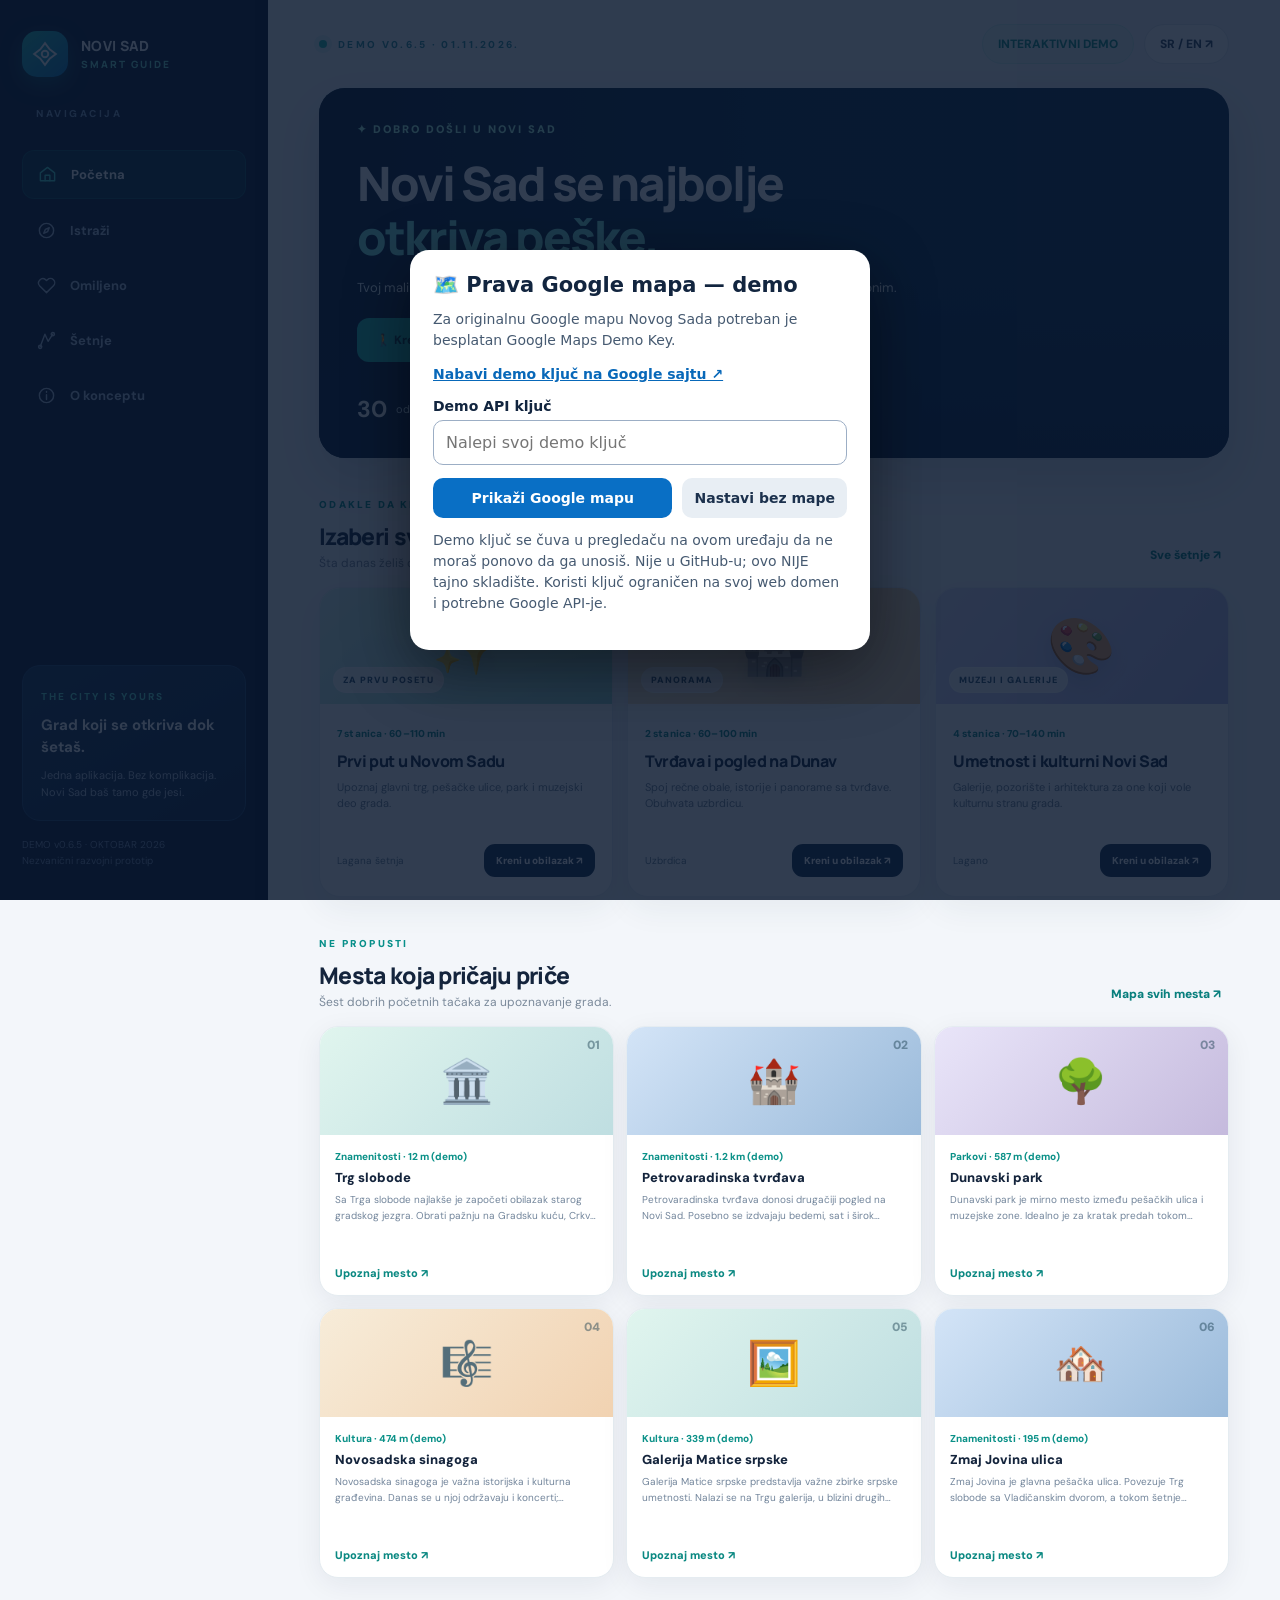
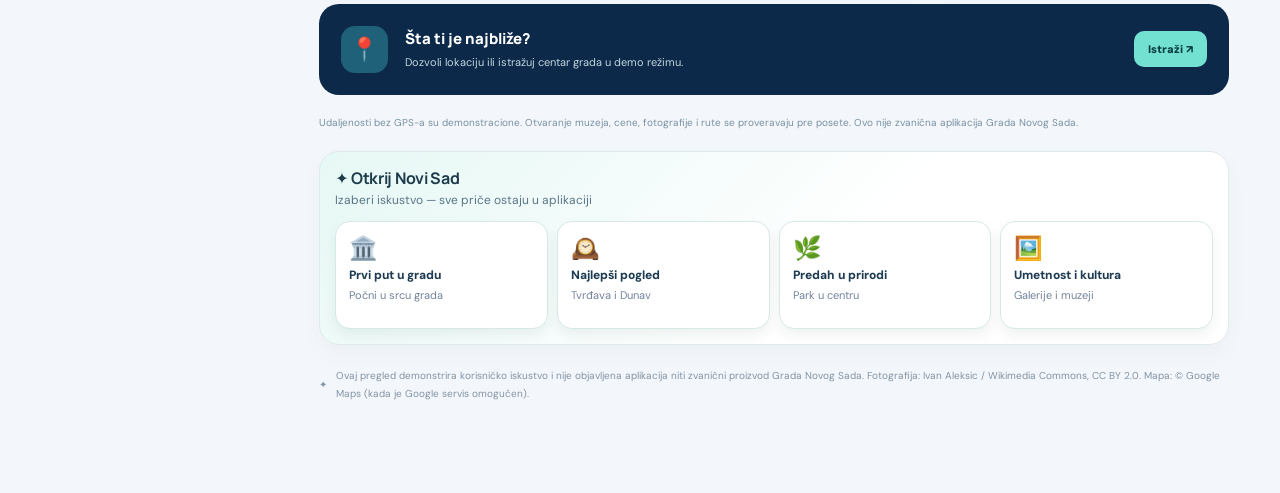
==== commit da4e1c93: "Release Novi Sad Smart Guide v0.6.5 — Google route diagnostics Expose safe, scrubbed Google Routes f" ====
--- a/index.html
+++ b/index.html
@@ -169,10 +169,10 @@
     <div class="side-label" data-i18n="navigation">NAVIGACIJA</div>
     <nav class="nav" id="sideNav"></nav>
     <div class="sidebar-bottom"><span>THE CITY IS YOURS</span><h3 data-i18n="sideHeadline">Grad koji se otkriva dok šetaš.</h3><p data-i18n="sideText">Jedna aplikacija. Bez komplikacija. Novi Sad baš tamo gde jesi.</p></div>
-    <p class="side-foot" data-i18n="prototypeFoot">DEMO v0.6.4 · Google Maps · OKTOBAR 2026<br>Nezvanični razvojni prototip</p>
+    <p class="side-foot" data-i18n="prototypeFoot">DEMO v0.6.5 · Google Maps · OKTOBAR 2026<br>Nezvanični razvojni prototip</p>
   </aside>
   <main class="main">
-    <header class="top"><div class="top-left"><div class="dot"></div><span class="eyebrow" data-i18n="previewLabel">DEMO v0.6.4 · 01.11.2026.</span></div><div class="top-right"><span class="pill soft" data-i18n="demoLabel">INTERAKTIVNI DEMO</span><button id="langBtn" class="pill click" onclick="toggleLang()" aria-label="Promeni jezik">SR / EN ↗</button></div></header>
+    <header class="top"><div class="top-left"><div class="dot"></div><span class="eyebrow" data-i18n="previewLabel">DEMO v0.6.5 · 01.11.2026.</span></div><div class="top-right"><span class="pill soft" data-i18n="demoLabel">INTERAKTIVNI DEMO</span><button id="langBtn" class="pill click" onclick="toggleLang()" aria-label="Promeni jezik">SR / EN ↗</button></div></header>
     <div id="page"></div>
     <div class="footnote"><span>✦</span><span data-i18n="footer">Ovaj pregled demonstrira korisničko iskustvo i nije objavljena aplikacija niti zvanični proizvod Grada Novog Sada. Fotografija: Ivan Aleksic / Wikimedia Commons, CC BY 2.0. Mapa: © Google Maps (kada je Google servis omogućen).</span></div>
   </main>
@@ -182,7 +182,7 @@
 <div class="toast" id="toast" role="status" aria-live="polite"></div>
 <!-- Google Maps browser SDK is loaded after a visitor enters their own test key. -->
 <script src="./google-maps-config.js?v=063"></script>
-<script src="./google-maps-engine.js?v=064"></script>
+<script src="./google-maps-engine.js?v=065"></script>
 <script>
 'use strict';
 const center={lat:45.25565,lng:19.84563};
@@ -208,8 +208,8 @@
 ];
 for(const p of [{"id":"sat","sr":"Petrovaradinski sat","en":"Petrovaradin Clock Tower","cat":"sights","emoji":"🕰️","lat":45.2527,"lng":19.8614,"descriptionSr":"Poznati sat tvrđave: velika kazaljka pokazuje sate, a mala minute.","descriptionEn":"The fortress clock: large hand shows hours, small hand minutes.","source":"https://novisad.travel/atrakcije-na-tvrdavi/","approximate":true},{"id":"muzejgrada","sr":"Muzej grada Novog Sada","en":"Novi Sad City Museum","cat":"culture","emoji":"🏺","lat":45.2525,"lng":19.8617,"descriptionSr":"Muzejske postavke na tvrđavi posvećene istoriji grada.","descriptionEn":"Museum collections about the city's heritage on the fortress.","source":"https://novisad.travel/atrakcije-na-tvrdavi/","approximate":true},{"id":"podzemlje","sr":"Podzemne vojne galerije","en":"Underground Military Galleries","cat":"culture","emoji":"🔦","lat":45.2518,"lng":19.8627,"descriptionSr":"Podzemni vojni sistem tvrđave; obilazak samo uz zvanično dostupnu posetu.","descriptionEn":"Underground defence system; access only with an official visitor tour.","source":"https://novisad.travel/atrakcije-na-tvrdavi/","approximate":true},{"id":"gradic","sr":"Petrovaradinski Gradić","en":"Petrovaradin Lower Town","cat":"sights","emoji":"🏘️","lat":45.2509,"lng":19.8652,"descriptionSr":"Barokni deo Petrovaradina ispod tvrđave.","descriptionEn":"Baroque historic lower town beneath the fortress.","source":"https://novisad.travel/novi-sad-za-jedan-dan/","approximate":true},{"id":"saborna","sr":"Saborna crkva Svetog Georgija","en":"St George Orthodox Cathedral","cat":"sights","emoji":"⛪","lat":45.2573,"lng":19.8491,"descriptionSr":"Važan deo duhovne i arhitektonske baštine starog centra.","descriptionEn":"Important cathedral of the old city centre.","source":"https://vojvodina.travel/destinacije/novi-sad/","approximate":true},{"id":"almascrkva","sr":"Almaška crkva","en":"Almaš Orthodox Church","cat":"sights","emoji":"⛪","lat":45.2614,"lng":19.8533,"descriptionSr":"Prepoznatljiva crkva u istorijskom Almaškom kraju.","descriptionEn":"An iconic church in the historic Almaš quarter.","source":"https://vojvodina.travel/destinacije/novi-sad/","approximate":true},{"id":"uspenska","sr":"Uspenska crkva","en":"Church of the Dormition","cat":"sights","emoji":"⛪","lat":45.2562,"lng":19.8416,"descriptionSr":"Istorijska crkva na obodu gradskog jezgra.","descriptionEn":"Historic Orthodox church near the old town.","source":"https://vojvodina.travel/destinacije/novi-sad/","approximate":true},{"id":"almas","sr":"Almaški kraj","en":"Almaš Neighbourhood","cat":"sights","emoji":"🏠","lat":45.262,"lng":19.853,"descriptionSr":"Stari kraj Novog Sada sa karakterističnim ulicama i istorijom.","descriptionEn":"A historic Novi Sad neighbourhood with characteristic streets.","source":"https://pocetna.novisad.travel/","approximate":true},{"id":"kej","sr":"Šetalište uz Dunav","en":"Danube Riverside Promenade","cat":"parks","emoji":"🚶","lat":45.2525,"lng":19.8556,"descriptionSr":"Šetnja uz Dunav sa pogledom na tvrđavu i mostove.","descriptionEn":"A scenic Danube walk overlooking bridges and the fortress.","source":"https://pocetna.novisad.travel/","approximate":true},{"id":"ribljapijaca","sr":"Riblja pijaca","en":"Fish Market","cat":"food","emoji":"🥕","lat":45.2582,"lng":19.851,"descriptionSr":"Tradicionalna gradska pijaca; vreme rada proveri na mestu.","descriptionEn":"Traditional market; confirm opening hours before visiting.","source":"https://novisad.travel/gastronomija/","approximate":true},{"id":"mostslobode","sr":"Most slobode","en":"Freedom Bridge","cat":"sights","emoji":"🌉","lat":45.2348,"lng":19.8487,"descriptionSr":"Gradski orijentir na Dunavu; posmatraj sa bezbedne obale.","descriptionEn":"A Danube landmark best viewed from safe public paths.","source":"https://pocetna.novisad.travel/","approximate":true},{"id":"futoskipark","sr":"Futoški park","en":"Futoški Park","cat":"parks","emoji":"🌲","lat":45.2513,"lng":19.8265,"descriptionSr":"Zeleni prostor za predah i laganu šetnju.","descriptionEn":"Leafy park for an easy stroll.","source":"https://novisad.travel/","approximate":true},{"id":"limanskipark","sr":"Limanski park","en":"Liman Park","cat":"parks","emoji":"🌳","lat":45.2416,"lng":19.8393,"descriptionSr":"Prostran gradski park za šetnju i odmor.","descriptionEn":"Spacious urban park for relaxing.","source":"https://novisad.travel/","approximate":true}]){if(!places.some(x=>x.id===p.id))places.push(p);}
 const TXT={
- sr:{navigation:'NAVIGACIJA',home:'Početna',explore:'Istraži',saved:'Omiljeno',tours:'Šetnje',about:'O konceptu',previewLabel:'DEMO v0.6.4 · 01.11.2026.',demoLabel:'INTERAKTIVNI DEMO',sideHeadline:'Grad koji se otkriva dok šetaš.',sideText:'Jedna aplikacija. Bez komplikacija. Novi Sad baš tamo gde jesi.',prototypeFoot:'DEMO v0.6.4 · OKTOBAR 2026<br>Nezvanični razvojni prototip',footer:'Ovaj pregled demonstrira korisničko iskustvo i nije objavljena aplikacija niti zvanični proizvod Grada Novog Sada. Fotografija: Ivan Aleksic / Wikimedia Commons, CC BY 2.0. Mapa: © Google Maps (kada je Google servis omogućen).',welcome:'DOBRO DOŠLI U NOVI SAD',hero:'Tvoj grad. <em>Tvoje otkriće.</em>',heroSub:'Otkrij znamenitosti, pronađi put i upoznaj Novi Sad u svom ritmu — sve na jednom mestu.',exploreBtn:'Istraži u blizini',whereBtn:'Gde sam?',quick:'Šta želiš da radiš?',seeAll:'Otvori mapu ↗',featNearby:'Istraži okolinu',featNearbyD:'Zanimljiva mesta u tvojoj blizini.',featRoute:'Odvedi me',featRouteD:'Jednostavno do odabrane lokacije.',featPlaces:'Znamenitosti',featPlacesD:'Priče i mesta koja vredi upoznati.',featFood:'Hrana i piće',featFoodD:'Lokalni ukusi i preporuke.',featEvents:'Događaji',featEventsD:'Aktuelna dešavanja u gradu.',featTours:'Gradske šetnje',featToursD:'Istraži grad korak po korak.',howWorks:'Kako će ovo raditi?',howText:'Turista ulazi u zonu zanimljive lokacije, dobija diskretno obaveštenje i bira da pročita priču ili pokrene navigaciju. Ovo je pregled koncepta; obaveštenja u pozadini razvijaju se u mobilnoj verziji.',demoNotice:'Ovo je razvojni demo: turistički vodič ima ograničen izbor lokacija, a dodatni lokali zavise od Google Places servisa kada je posebno omogućen. Postoji čitanje turističkih priča naglas u pregledaču; obaveštenja u pozadini, offline navigacija i administracija još nisu gotovi.',findTitle:'Šta je u tvojoj blizini?',findSub:'Istraži lokacije na mapi, filtriraj i otvori detalje.',all:'Sve',sights:'Znamenitosti',parks:'Parkovi',culture:'Kultura',food:'Hrana',events:'Događaji',around:'Prikaz: centar Novog Sada',mapGps:'Moja lokacija',notify:'Primer obaveštenja',rad:'Radijus',results:'Lokacije',search:'Pretraži lokacije…',metres:'od centra (demo)',details:'Detalji lokacije',walk:'Pešačka ruta',favourite:'Sačuvaj',removeFav:'Ukloni',demoGps:'Prikaz demo centra; za tvoju lokaciju odobri GPS dozvolu.',gpsDone:'Lokacija je očitana. Prikazujemo mesta oko tebe.',gpsNo:'GPS nije dostupan. Prikazujemo centar Novog Sada kao primer.',notiTitle:'Pametno obaveštenje — demonstracija',notiText:'Nalaziš se blizu Crkve Imena Marijinog. Otvori detalje ili izaberi navigaciju.',routeInfo:'Računamo pešačku rutu unutar aplikacije…',savedTitle:'Tvoja omiljena mesta',savedSub:'Sačuvane lokacije ostaju na ovom uređaju.',savedEmpty:'Još nema sačuvanih lokacija. Otvori mapu i dodirni ♡ da dodaš mesto.',toursTitle:'Predložene šetnje',toursSub:'Primeri tura koje će biti dostupne u aplikaciji.',tourLabel:'ISTRAŽI GRAD',tourName:'Centar Novog Sada',tourText:'Kratka demonstraciona šetnja kroz srce grada. Redosled stanica je primer, a ne izračunata putanja.',tourStop:'Otvori',aboutTitle:'O projektu',aboutSub:'Prvi pogled na ideju Novi Sad Smart Guide.',aboutCopy:'Novi Sad Smart Guide je zamišljen kao lokacijski svestan turistički vodič. Fokus je na jednostavnoj mapi, sadržaju u blizini, pametnim obaveštenjima, navigaciji i povratku do sačuvane baze.',roadmap:'Šta je sledeće?',roadmapDesc:'Android aplikacija sa GPS-om i geofencing testiranjem, backend i admin panel, sadržaj, offline mapa i iOS.',baseSave:'Sačuvaj ovu lokaciju kao My Base',baseSaved:'Baza je sačuvana na ovom uređaju.',baseNo:'Najpre dozvoli GPS ili izaberi demonstracioni centar.',takeBack:'Vrati me na bazu',baseMissing:'Nema sačuvane baze. Prvo je sačuvaj na mapi.',noResult:'Nema lokacija za izabrani filter.',licence:'Fotografija: Ivan Aleksic / Wikimedia Commons (CC BY 2.0).'},
- en:{navigation:'NAVIGATION',home:'Home',explore:'Explore',saved:'Saved',tours:'Walks',about:'About',previewLabel:'DEMO v0.6.4 · OCT 30, 2026',demoLabel:'INTERACTIVE DEMO',sideHeadline:'The city reveals itself as you walk.',sideText:'One app. No hassle. Discover Novi Sad wherever you are.',prototypeFoot:'DEMO v0.6.4 · OCTOBER 2026<br>Unofficial development prototype',footer:'This preview illustrates the user experience. It is not a published app or an official product of the City of Novi Sad. Photo: Ivan Aleksic / Wikimedia Commons, CC BY 2.0. Map: © Google Maps (when enabled).',welcome:'WELCOME TO NOVI SAD',hero:'Your city. <em>Your discovery.</em>',heroSub:'Discover landmarks, find your way and explore Novi Sad at your own pace — all in one place.',exploreBtn:'Explore nearby',whereBtn:'Where am I?',quick:'What would you like to do?',seeAll:'Open map ↗',featNearby:'Explore nearby',featNearbyD:'Interesting places around you.',featRoute:'Take me there',featRouteD:'Find your way to a destination.',featPlaces:'Places to see',featPlacesD:'Stories and sights worth discovering.',featFood:'Food & drink',featFoodD:'Local flavours and recommendations.',featEvents:'Events',featEventsD:'What is happening around the city.',featTours:'Walks & tours',featToursD:'Discover the city step by step.',howWorks:'How will it work?',howText:'As visitors approach a landmark, they receive a discreet notification and can read the story or start navigation. This is a concept preview; background notifications will be built in the native app.',demoNotice:'Development demo: the tourist guide has a limited curated list, and nearby businesses require separately enabled Google Places. In-browser text-to-speech is available for landmark stories; background GPS alerts, offline routing and administration are not complete.',findTitle:'What is near you?',findSub:'Explore places on the map, filter and open details.',all:'All',sights:'Landmarks',parks:'Parks',culture:'Culture',food:'Food',events:'Events',around:'Showing: Novi Sad centre',mapGps:'My location',notify:'Preview notification',rad:'Radius',results:'Places',search:'Search places…',metres:'from demo centre',details:'Place details',walk:'Walking directions',favourite:'Save',removeFav:'Remove',demoGps:'Showing demo centre; grant GPS permission to use your location.',gpsDone:'Your location was found. Showing places around you.',gpsNo:'GPS unavailable. Using Novi Sad centre for demo.',notiTitle:'Smart location alert — demonstration',notiText:'You are near the Name of Mary Church. Open details or choose navigation.',routeInfo:'Calculating a walking route inside the app…',savedTitle:'Your saved places',savedSub:'Saved places stay on this device.',savedEmpty:'Nothing saved yet. Open the map and tap ♡ to save a place.',toursTitle:'Suggested city walks',toursSub:'Examples of tours planned for the app.',tourLabel:'EXPLORE THE CITY',tourName:'Central Novi Sad',tourText:'A sample walk through the heart of the city. Stop order is illustrative, not a calculated route.',tourStop:'Open',aboutTitle:'About the project',aboutSub:'A first look at the Novi Sad Smart Guide concept.',aboutCopy:'Novi Sad Smart Guide is planned as a location-aware city companion. It focuses on nearby content, smart alerts, directions, and an easy way back to a saved place.',roadmap:'What comes next?',roadmapDesc:'Android GPS and geofencing, backend and admin panel, curated content, offline maps and iOS.',baseSave:'Save this position as My Base',baseSaved:'Your base was saved on this device.',baseNo:'First allow GPS access or use the demonstration centre.',takeBack:'Take me back to My Base',baseMissing:'No base saved yet. Save your position first.',noResult:'No places in this filter.',licence:'Photo: Ivan Aleksic / Wikimedia Commons (CC BY 2.0).'}
+ sr:{navigation:'NAVIGACIJA',home:'Početna',explore:'Istraži',saved:'Omiljeno',tours:'Šetnje',about:'O konceptu',previewLabel:'DEMO v0.6.5 · 01.11.2026.',demoLabel:'INTERAKTIVNI DEMO',sideHeadline:'Grad koji se otkriva dok šetaš.',sideText:'Jedna aplikacija. Bez komplikacija. Novi Sad baš tamo gde jesi.',prototypeFoot:'DEMO v0.6.5 · OKTOBAR 2026<br>Nezvanični razvojni prototip',footer:'Ovaj pregled demonstrira korisničko iskustvo i nije objavljena aplikacija niti zvanični proizvod Grada Novog Sada. Fotografija: Ivan Aleksic / Wikimedia Commons, CC BY 2.0. Mapa: © Google Maps (kada je Google servis omogućen).',welcome:'DOBRO DOŠLI U NOVI SAD',hero:'Tvoj grad. <em>Tvoje otkriće.</em>',heroSub:'Otkrij znamenitosti, pronađi put i upoznaj Novi Sad u svom ritmu — sve na jednom mestu.',exploreBtn:'Istraži u blizini',whereBtn:'Gde sam?',quick:'Šta želiš da radiš?',seeAll:'Otvori mapu ↗',featNearby:'Istraži okolinu',featNearbyD:'Zanimljiva mesta u tvojoj blizini.',featRoute:'Odvedi me',featRouteD:'Jednostavno do odabrane lokacije.',featPlaces:'Znamenitosti',featPlacesD:'Priče i mesta koja vredi upoznati.',featFood:'Hrana i piće',featFoodD:'Lokalni ukusi i preporuke.',featEvents:'Događaji',featEventsD:'Aktuelna dešavanja u gradu.',featTours:'Gradske šetnje',featToursD:'Istraži grad korak po korak.',howWorks:'Kako će ovo raditi?',howText:'Turista ulazi u zonu zanimljive lokacije, dobija diskretno obaveštenje i bira da pročita priču ili pokrene navigaciju. Ovo je pregled koncepta; obaveštenja u pozadini razvijaju se u mobilnoj verziji.',demoNotice:'Ovo je razvojni demo: turistički vodič ima ograničen izbor lokacija, a dodatni lokali zavise od Google Places servisa kada je posebno omogućen. Postoji čitanje turističkih priča naglas u pregledaču; obaveštenja u pozadini, offline navigacija i administracija još nisu gotovi.',findTitle:'Šta je u tvojoj blizini?',findSub:'Istraži lokacije na mapi, filtriraj i otvori detalje.',all:'Sve',sights:'Znamenitosti',parks:'Parkovi',culture:'Kultura',food:'Hrana',events:'Događaji',around:'Prikaz: centar Novog Sada',mapGps:'Moja lokacija',notify:'Primer obaveštenja',rad:'Radijus',results:'Lokacije',search:'Pretraži lokacije…',metres:'od centra (demo)',details:'Detalji lokacije',walk:'Pešačka ruta',favourite:'Sačuvaj',removeFav:'Ukloni',demoGps:'Prikaz demo centra; za tvoju lokaciju odobri GPS dozvolu.',gpsDone:'Lokacija je očitana. Prikazujemo mesta oko tebe.',gpsNo:'GPS nije dostupan. Prikazujemo centar Novog Sada kao primer.',notiTitle:'Pametno obaveštenje — demonstracija',notiText:'Nalaziš se blizu Crkve Imena Marijinog. Otvori detalje ili izaberi navigaciju.',routeInfo:'Računamo pešačku rutu unutar aplikacije…',savedTitle:'Tvoja omiljena mesta',savedSub:'Sačuvane lokacije ostaju na ovom uređaju.',savedEmpty:'Još nema sačuvanih lokacija. Otvori mapu i dodirni ♡ da dodaš mesto.',toursTitle:'Predložene šetnje',toursSub:'Primeri tura koje će biti dostupne u aplikaciji.',tourLabel:'ISTRAŽI GRAD',tourName:'Centar Novog Sada',tourText:'Kratka demonstraciona šetnja kroz srce grada. Redosled stanica je primer, a ne izračunata putanja.',tourStop:'Otvori',aboutTitle:'O projektu',aboutSub:'Prvi pogled na ideju Novi Sad Smart Guide.',aboutCopy:'Novi Sad Smart Guide je zamišljen kao lokacijski svestan turistički vodič. Fokus je na jednostavnoj mapi, sadržaju u blizini, pametnim obaveštenjima, navigaciji i povratku do sačuvane baze.',roadmap:'Šta je sledeće?',roadmapDesc:'Android aplikacija sa GPS-om i geofencing testiranjem, backend i admin panel, sadržaj, offline mapa i iOS.',baseSave:'Sačuvaj ovu lokaciju kao My Base',baseSaved:'Baza je sačuvana na ovom uređaju.',baseNo:'Najpre dozvoli GPS ili izaberi demonstracioni centar.',takeBack:'Vrati me na bazu',baseMissing:'Nema sačuvane baze. Prvo je sačuvaj na mapi.',noResult:'Nema lokacija za izabrani filter.',licence:'Fotografija: Ivan Aleksic / Wikimedia Commons (CC BY 2.0).'},
+ en:{navigation:'NAVIGATION',home:'Home',explore:'Explore',saved:'Saved',tours:'Walks',about:'About',previewLabel:'DEMO v0.6.5 · OCT 30, 2026',demoLabel:'INTERACTIVE DEMO',sideHeadline:'The city reveals itself as you walk.',sideText:'One app. No hassle. Discover Novi Sad wherever you are.',prototypeFoot:'DEMO v0.6.5 · OCTOBER 2026<br>Unofficial development prototype',footer:'This preview illustrates the user experience. It is not a published app or an official product of the City of Novi Sad. Photo: Ivan Aleksic / Wikimedia Commons, CC BY 2.0. Map: © Google Maps (when enabled).',welcome:'WELCOME TO NOVI SAD',hero:'Your city. <em>Your discovery.</em>',heroSub:'Discover landmarks, find your way and explore Novi Sad at your own pace — all in one place.',exploreBtn:'Explore nearby',whereBtn:'Where am I?',quick:'What would you like to do?',seeAll:'Open map ↗',featNearby:'Explore nearby',featNearbyD:'Interesting places around you.',featRoute:'Take me there',featRouteD:'Find your way to a destination.',featPlaces:'Places to see',featPlacesD:'Stories and sights worth discovering.',featFood:'Food & drink',featFoodD:'Local flavours and recommendations.',featEvents:'Events',featEventsD:'What is happening around the city.',featTours:'Walks & tours',featToursD:'Discover the city step by step.',howWorks:'How will it work?',howText:'As visitors approach a landmark, they receive a discreet notification and can read the story or start navigation. This is a concept preview; background notifications will be built in the native app.',demoNotice:'Development demo: the tourist guide has a limited curated list, and nearby businesses require separately enabled Google Places. In-browser text-to-speech is available for landmark stories; background GPS alerts, offline routing and administration are not complete.',findTitle:'What is near you?',findSub:'Explore places on the map, filter and open details.',all:'All',sights:'Landmarks',parks:'Parks',culture:'Culture',food:'Food',events:'Events',around:'Showing: Novi Sad centre',mapGps:'My location',notify:'Preview notification',rad:'Radius',results:'Places',search:'Search places…',metres:'from demo centre',details:'Place details',walk:'Walking directions',favourite:'Save',removeFav:'Remove',demoGps:'Showing demo centre; grant GPS permission to use your location.',gpsDone:'Your location was found. Showing places around you.',gpsNo:'GPS unavailable. Using Novi Sad centre for demo.',notiTitle:'Smart location alert — demonstration',notiText:'You are near the Name of Mary Church. Open details or choose navigation.',routeInfo:'Calculating a walking route inside the app…',savedTitle:'Your saved places',savedSub:'Saved places stay on this device.',savedEmpty:'Nothing saved yet. Open the map and tap ♡ to save a place.',toursTitle:'Suggested city walks',toursSub:'Examples of tours planned for the app.',tourLabel:'EXPLORE THE CITY',tourName:'Central Novi Sad',tourText:'A sample walk through the heart of the city. Stop order is illustrative, not a calculated route.',tourStop:'Open',aboutTitle:'About the project',aboutSub:'A first look at the Novi Sad Smart Guide concept.',aboutCopy:'Novi Sad Smart Guide is planned as a location-aware city companion. It focuses on nearby content, smart alerts, directions, and an easy way back to a saved place.',roadmap:'What comes next?',roadmapDesc:'Android GPS and geofencing, backend and admin panel, curated content, offline maps and iOS.',baseSave:'Save this position as My Base',baseSaved:'Your base was saved on this device.',baseNo:'First allow GPS access or use the demonstration centre.',takeBack:'Take me back to My Base',baseMissing:'No base saved yet. Save your position first.',noResult:'No places in this filter.',licence:'Photo: Ivan Aleksic / Wikimedia Commons (CC BY 2.0).'}
 };
 const icons={home:'<path d="m3 10 9-7 9 7v10H3z"/><path d="M9 20v-7h6v7"/>',explore:'<circle cx="12" cy="12" r="9"/><path d="m15.5 8.5-2.1 4.9-4.9 2.1 2.1-4.9z"/>',saved:'<path d="M20.8 4.6a5.4 5.4 0 0 0-7.6 0L12 5.8l-1.2-1.2a5.4 5.4 0 0 0-7.6 7.6L12 21l8.8-8.8a5.4 5.4 0 0 0 0-7.6Z"/>',tours:'<path d="M4 20 10 4l4 9 6-9"/><circle cx="4" cy="20" r="2"/><circle cx="20" cy="4" r="2"/>',about:'<circle cx="12" cy="12" r="9"/><path d="M12 11v6m0-10v1"/>'};
 const svg=i=>`<svg viewBox="0 0 24 24" fill="none" stroke="currentColor" stroke-linecap="round" stroke-linejoin="round" stroke-width="1.8" aria-hidden="true">${icons[i]}</svg>`;
@@ -699,12 +699,12 @@
 function showUnavailable(cat){state.cat=cat;showPage('explore');showToast(t('demoNotice'));}
 document.addEventListener('keydown',e=>{if(e.key==='Escape')closeModal()});document.addEventListener('visibilitychange',()=>{if(document.hidden){if(state.liveWatchId!==null)stopLiveRadar();stopRouteTracking()}});if('serviceWorker' in navigator && (location.protocol==='https:'||location.hostname==='localhost'||location.hostname==='127.0.0.1'))window.addEventListener('load',()=>navigator.serviceWorker.register('./sw.js').catch(()=>{}));render();window.addEventListener('load',()=>setTimeout(autoLocateOnOpen,350));
 </script>
-<script src="./google-routing-ui.js?v=063"></script>
+<script src="./google-routing-ui.js?v=065"></script>
 <script src="./google-places-ui.js?v=060"></script>
 <link rel="stylesheet" href="./google-maps.css?v=060" />
 <script src="./discovery-v050.js?v=064"></script>
-<link rel="stylesheet" href="./discovery-v051.css?v=064" />
-<script src="./discovery-v051.js?v=064"></script>
+<link rel="stylesheet" href="./discovery-v051.css?v=065" />
+<script src="./discovery-v051.js?v=065"></script>
 <link rel="stylesheet" href="./attractions-guide-v062.css?v=063" />
 <script src="./attractions-guide-v062.js?v=063"></script>
 </body>
--- a/discovery-v051.css
+++ b/discovery-v051.css
@@ -125,3 +125,8 @@
 .tour-overview-top small{line-height:1.45;overflow-wrap:anywhere}
 .tour-overview-actions button:disabled{opacity:.65;cursor:progress}
 @media(max-width:740px){.calm-map .tour-overview-panel{bottom:10px;left:10px;right:10px;padding:11px 12px;max-height:45dvh}.tour-overview-actions{gap:6px;margin-top:9px}.tour-overview-actions button{font-size:11px}}
+
+/* v0.6.5: on-map error diagnostics (never display credentials). */
+.tour-diagnostic,.route-diagnostic{margin-top:9px;border-top:1px solid #d9e6e8;padding-top:8px;font-size:11px;line-height:1.5;color:#38556a}
+.tour-diagnostic summary,.route-diagnostic summary{cursor:pointer;color:#145e73;font-weight:800;min-height:29px}
+.tour-diagnostic strong,.tour-diagnostic p,.route-diagnostic p{display:block;overflow-wrap:anywhere;margin:5px 0;color:#49677c}
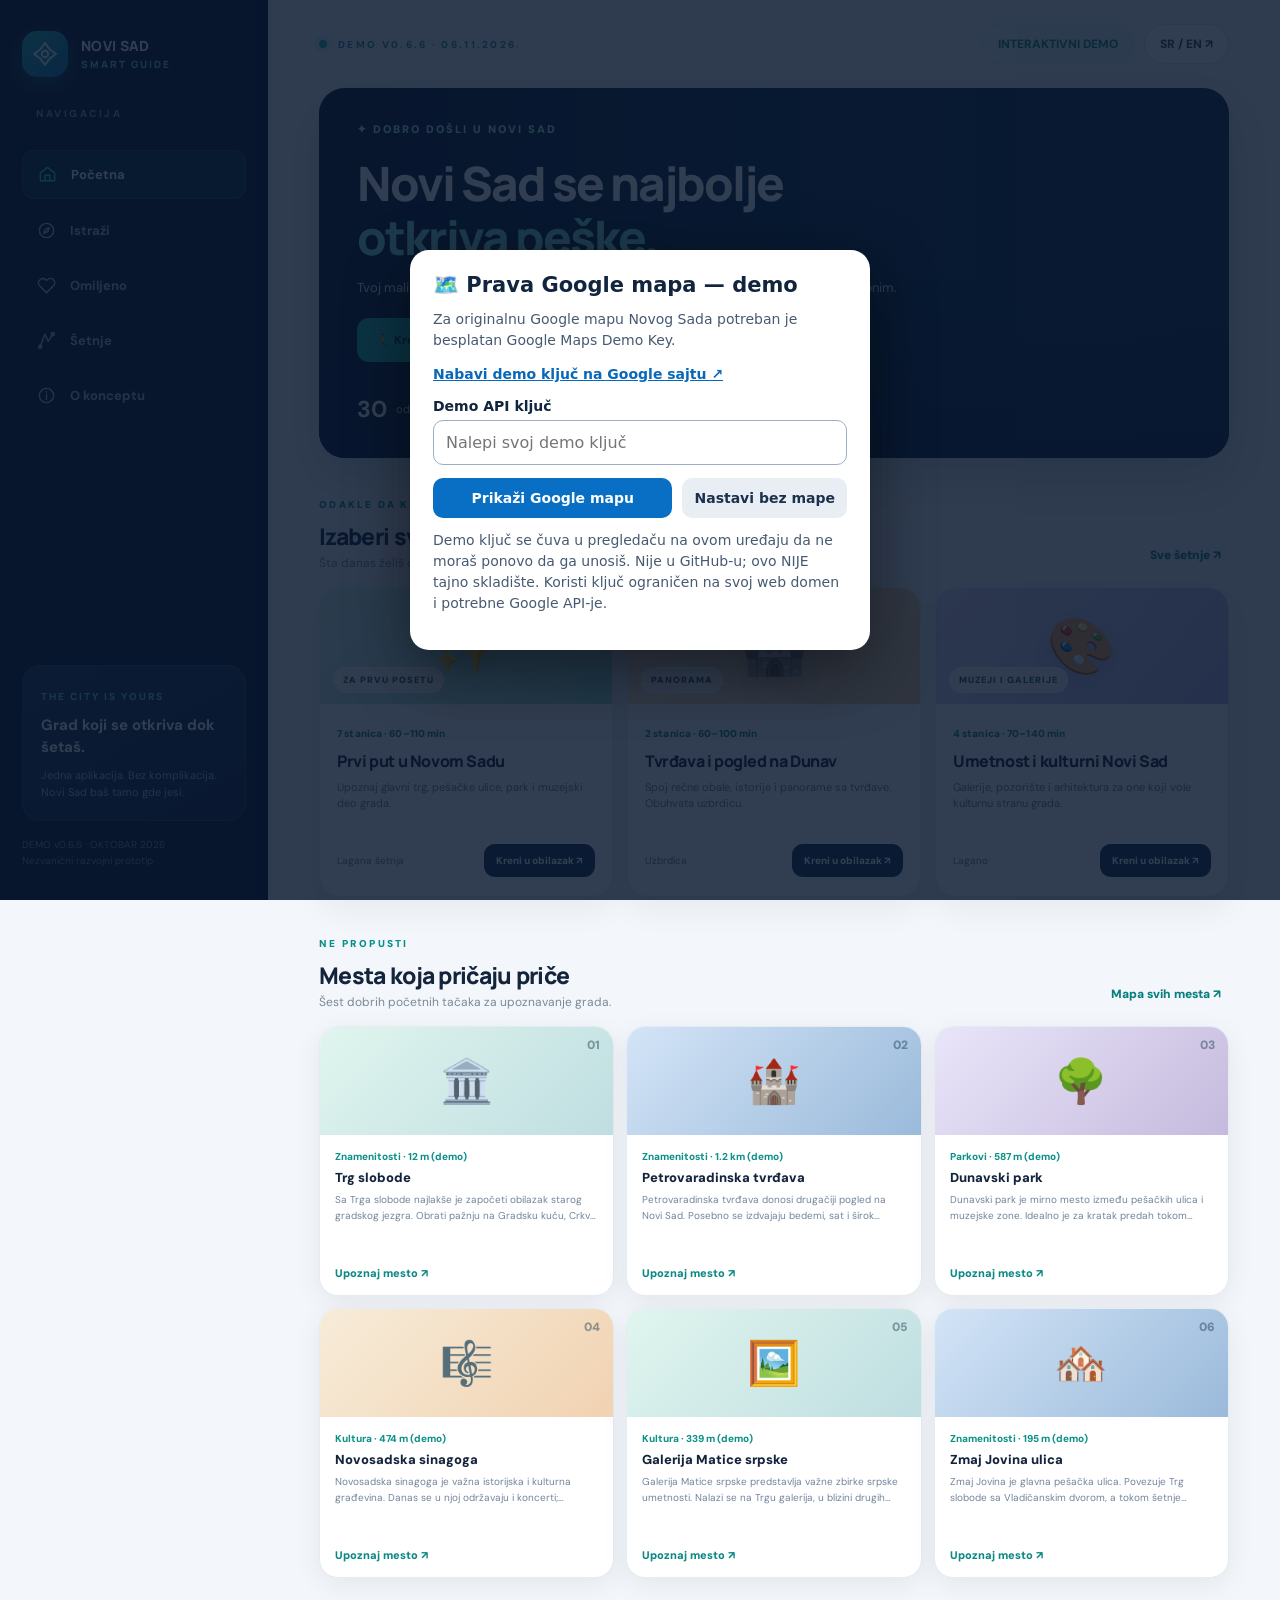
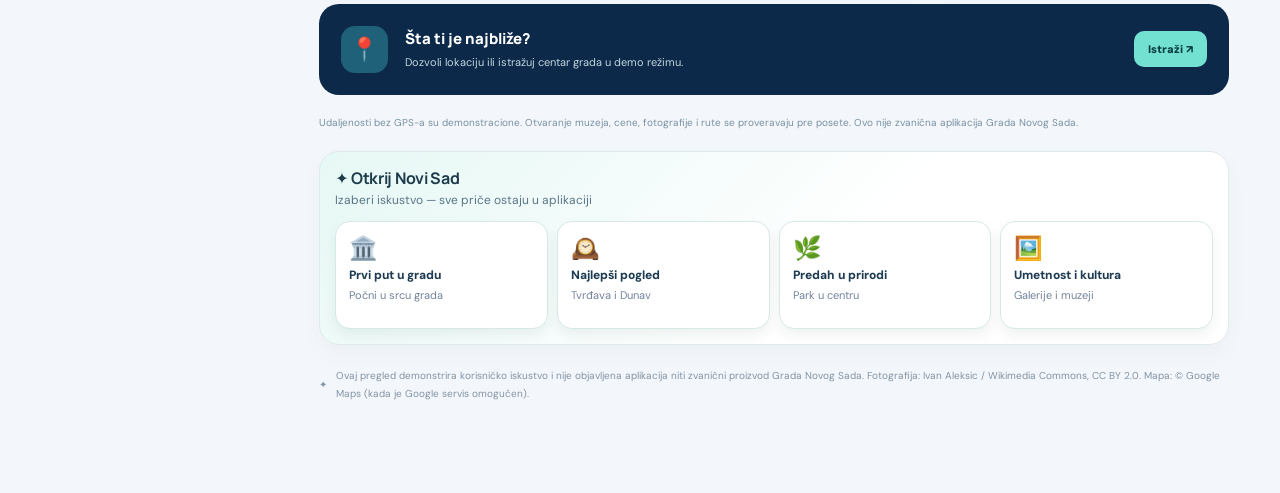
==== commit 1aef9e46: "Release v0.6.6: fix stale route adapter delivery and verify walking tours Source 70db8e6 / private P" ====
--- a/index.html
+++ b/index.html
@@ -157,7 +157,7 @@
 .walk-card .route-steps{padding:10px 18px 17px}
 @media(max-width:740px){.nav-hud{gap:6px}.nav-hud .nav-reroute{padding:6px;font-size:10px}.nav-hud strong{font-size:11px}.nav-hud .nav-arrow{flex-basis:23px}.walk-card-head{padding:16px}}
 </style>
-<link rel="stylesheet" href="./discovery-v050.css?v=050" />
+<link rel="stylesheet" href="./discovery-v050.css?v=066" />
 </head>
 <body>
 <div class="app-shell">
@@ -169,10 +169,10 @@
     <div class="side-label" data-i18n="navigation">NAVIGACIJA</div>
     <nav class="nav" id="sideNav"></nav>
     <div class="sidebar-bottom"><span>THE CITY IS YOURS</span><h3 data-i18n="sideHeadline">Grad koji se otkriva dok šetaš.</h3><p data-i18n="sideText">Jedna aplikacija. Bez komplikacija. Novi Sad baš tamo gde jesi.</p></div>
-    <p class="side-foot" data-i18n="prototypeFoot">DEMO v0.6.5 · Google Maps · OKTOBAR 2026<br>Nezvanični razvojni prototip</p>
+    <p class="side-foot" data-i18n="prototypeFoot">DEMO v0.6.6 · Google Maps · OKTOBAR 2026<br>Nezvanični razvojni prototip</p>
   </aside>
   <main class="main">
-    <header class="top"><div class="top-left"><div class="dot"></div><span class="eyebrow" data-i18n="previewLabel">DEMO v0.6.5 · 01.11.2026.</span></div><div class="top-right"><span class="pill soft" data-i18n="demoLabel">INTERAKTIVNI DEMO</span><button id="langBtn" class="pill click" onclick="toggleLang()" aria-label="Promeni jezik">SR / EN ↗</button></div></header>
+    <header class="top"><div class="top-left"><div class="dot"></div><span class="eyebrow" data-i18n="previewLabel">DEMO v0.6.6 · 06.11.2026.</span></div><div class="top-right"><span class="pill soft" data-i18n="demoLabel">INTERAKTIVNI DEMO</span><button id="langBtn" class="pill click" onclick="toggleLang()" aria-label="Promeni jezik">SR / EN ↗</button></div></header>
     <div id="page"></div>
     <div class="footnote"><span>✦</span><span data-i18n="footer">Ovaj pregled demonstrira korisničko iskustvo i nije objavljena aplikacija niti zvanični proizvod Grada Novog Sada. Fotografija: Ivan Aleksic / Wikimedia Commons, CC BY 2.0. Mapa: © Google Maps (kada je Google servis omogućen).</span></div>
   </main>
@@ -181,8 +181,24 @@
 <div class="modal-shade hidden" id="modalShade" onclick="if(event.target===this) closeModal()"><div class="modal" id="modal" role="dialog" aria-modal="true" aria-labelledby="modalTitle"></div></div>
 <div class="toast" id="toast" role="status" aria-live="polite"></div>
 <!-- Google Maps browser SDK is loaded after a visitor enters their own test key. -->
-<script src="./google-maps-config.js?v=063"></script>
-<script src="./google-maps-engine.js?v=065"></script>
+<script>
+// Upgrade bridge must stay inline: v0.6.5 workers can return stale external scripts.
+if ('serviceWorker' in navigator && ['https:', 'http:'].includes(location.protocol)) {
+  const wasControlled = Boolean(navigator.serviceWorker.controller);
+  let reloading = false;
+  navigator.serviceWorker.addEventListener('controllerchange', () => {
+    if (!wasControlled || reloading) return;
+    reloading = true;
+    location.reload(); // Switch the whole document to the atomically installed release.
+  });
+  window.addEventListener('load', () => {
+    navigator.serviceWorker.register('./sw.js', {updateViaCache:'none'})
+      .then(registration => registration.update()).catch(() => {});
+  });
+}
+</script>
+<script src="./google-maps-config.js?v=066"></script>
+<script src="./google-maps-engine.js?v=066"></script>
 <script>
 'use strict';
 const center={lat:45.25565,lng:19.84563};
@@ -208,8 +224,8 @@
 ];
 for(const p of [{"id":"sat","sr":"Petrovaradinski sat","en":"Petrovaradin Clock Tower","cat":"sights","emoji":"🕰️","lat":45.2527,"lng":19.8614,"descriptionSr":"Poznati sat tvrđave: velika kazaljka pokazuje sate, a mala minute.","descriptionEn":"The fortress clock: large hand shows hours, small hand minutes.","source":"https://novisad.travel/atrakcije-na-tvrdavi/","approximate":true},{"id":"muzejgrada","sr":"Muzej grada Novog Sada","en":"Novi Sad City Museum","cat":"culture","emoji":"🏺","lat":45.2525,"lng":19.8617,"descriptionSr":"Muzejske postavke na tvrđavi posvećene istoriji grada.","descriptionEn":"Museum collections about the city's heritage on the fortress.","source":"https://novisad.travel/atrakcije-na-tvrdavi/","approximate":true},{"id":"podzemlje","sr":"Podzemne vojne galerije","en":"Underground Military Galleries","cat":"culture","emoji":"🔦","lat":45.2518,"lng":19.8627,"descriptionSr":"Podzemni vojni sistem tvrđave; obilazak samo uz zvanično dostupnu posetu.","descriptionEn":"Underground defence system; access only with an official visitor tour.","source":"https://novisad.travel/atrakcije-na-tvrdavi/","approximate":true},{"id":"gradic","sr":"Petrovaradinski Gradić","en":"Petrovaradin Lower Town","cat":"sights","emoji":"🏘️","lat":45.2509,"lng":19.8652,"descriptionSr":"Barokni deo Petrovaradina ispod tvrđave.","descriptionEn":"Baroque historic lower town beneath the fortress.","source":"https://novisad.travel/novi-sad-za-jedan-dan/","approximate":true},{"id":"saborna","sr":"Saborna crkva Svetog Georgija","en":"St George Orthodox Cathedral","cat":"sights","emoji":"⛪","lat":45.2573,"lng":19.8491,"descriptionSr":"Važan deo duhovne i arhitektonske baštine starog centra.","descriptionEn":"Important cathedral of the old city centre.","source":"https://vojvodina.travel/destinacije/novi-sad/","approximate":true},{"id":"almascrkva","sr":"Almaška crkva","en":"Almaš Orthodox Church","cat":"sights","emoji":"⛪","lat":45.2614,"lng":19.8533,"descriptionSr":"Prepoznatljiva crkva u istorijskom Almaškom kraju.","descriptionEn":"An iconic church in the historic Almaš quarter.","source":"https://vojvodina.travel/destinacije/novi-sad/","approximate":true},{"id":"uspenska","sr":"Uspenska crkva","en":"Church of the Dormition","cat":"sights","emoji":"⛪","lat":45.2562,"lng":19.8416,"descriptionSr":"Istorijska crkva na obodu gradskog jezgra.","descriptionEn":"Historic Orthodox church near the old town.","source":"https://vojvodina.travel/destinacije/novi-sad/","approximate":true},{"id":"almas","sr":"Almaški kraj","en":"Almaš Neighbourhood","cat":"sights","emoji":"🏠","lat":45.262,"lng":19.853,"descriptionSr":"Stari kraj Novog Sada sa karakterističnim ulicama i istorijom.","descriptionEn":"A historic Novi Sad neighbourhood with characteristic streets.","source":"https://pocetna.novisad.travel/","approximate":true},{"id":"kej","sr":"Šetalište uz Dunav","en":"Danube Riverside Promenade","cat":"parks","emoji":"🚶","lat":45.2525,"lng":19.8556,"descriptionSr":"Šetnja uz Dunav sa pogledom na tvrđavu i mostove.","descriptionEn":"A scenic Danube walk overlooking bridges and the fortress.","source":"https://pocetna.novisad.travel/","approximate":true},{"id":"ribljapijaca","sr":"Riblja pijaca","en":"Fish Market","cat":"food","emoji":"🥕","lat":45.2582,"lng":19.851,"descriptionSr":"Tradicionalna gradska pijaca; vreme rada proveri na mestu.","descriptionEn":"Traditional market; confirm opening hours before visiting.","source":"https://novisad.travel/gastronomija/","approximate":true},{"id":"mostslobode","sr":"Most slobode","en":"Freedom Bridge","cat":"sights","emoji":"🌉","lat":45.2348,"lng":19.8487,"descriptionSr":"Gradski orijentir na Dunavu; posmatraj sa bezbedne obale.","descriptionEn":"A Danube landmark best viewed from safe public paths.","source":"https://pocetna.novisad.travel/","approximate":true},{"id":"futoskipark","sr":"Futoški park","en":"Futoški Park","cat":"parks","emoji":"🌲","lat":45.2513,"lng":19.8265,"descriptionSr":"Zeleni prostor za predah i laganu šetnju.","descriptionEn":"Leafy park for an easy stroll.","source":"https://novisad.travel/","approximate":true},{"id":"limanskipark","sr":"Limanski park","en":"Liman Park","cat":"parks","emoji":"🌳","lat":45.2416,"lng":19.8393,"descriptionSr":"Prostran gradski park za šetnju i odmor.","descriptionEn":"Spacious urban park for relaxing.","source":"https://novisad.travel/","approximate":true}]){if(!places.some(x=>x.id===p.id))places.push(p);}
 const TXT={
- sr:{navigation:'NAVIGACIJA',home:'Početna',explore:'Istraži',saved:'Omiljeno',tours:'Šetnje',about:'O konceptu',previewLabel:'DEMO v0.6.5 · 01.11.2026.',demoLabel:'INTERAKTIVNI DEMO',sideHeadline:'Grad koji se otkriva dok šetaš.',sideText:'Jedna aplikacija. Bez komplikacija. Novi Sad baš tamo gde jesi.',prototypeFoot:'DEMO v0.6.5 · OKTOBAR 2026<br>Nezvanični razvojni prototip',footer:'Ovaj pregled demonstrira korisničko iskustvo i nije objavljena aplikacija niti zvanični proizvod Grada Novog Sada. Fotografija: Ivan Aleksic / Wikimedia Commons, CC BY 2.0. Mapa: © Google Maps (kada je Google servis omogućen).',welcome:'DOBRO DOŠLI U NOVI SAD',hero:'Tvoj grad. <em>Tvoje otkriće.</em>',heroSub:'Otkrij znamenitosti, pronađi put i upoznaj Novi Sad u svom ritmu — sve na jednom mestu.',exploreBtn:'Istraži u blizini',whereBtn:'Gde sam?',quick:'Šta želiš da radiš?',seeAll:'Otvori mapu ↗',featNearby:'Istraži okolinu',featNearbyD:'Zanimljiva mesta u tvojoj blizini.',featRoute:'Odvedi me',featRouteD:'Jednostavno do odabrane lokacije.',featPlaces:'Znamenitosti',featPlacesD:'Priče i mesta koja vredi upoznati.',featFood:'Hrana i piće',featFoodD:'Lokalni ukusi i preporuke.',featEvents:'Događaji',featEventsD:'Aktuelna dešavanja u gradu.',featTours:'Gradske šetnje',featToursD:'Istraži grad korak po korak.',howWorks:'Kako će ovo raditi?',howText:'Turista ulazi u zonu zanimljive lokacije, dobija diskretno obaveštenje i bira da pročita priču ili pokrene navigaciju. Ovo je pregled koncepta; obaveštenja u pozadini razvijaju se u mobilnoj verziji.',demoNotice:'Ovo je razvojni demo: turistički vodič ima ograničen izbor lokacija, a dodatni lokali zavise od Google Places servisa kada je posebno omogućen. Postoji čitanje turističkih priča naglas u pregledaču; obaveštenja u pozadini, offline navigacija i administracija još nisu gotovi.',findTitle:'Šta je u tvojoj blizini?',findSub:'Istraži lokacije na mapi, filtriraj i otvori detalje.',all:'Sve',sights:'Znamenitosti',parks:'Parkovi',culture:'Kultura',food:'Hrana',events:'Događaji',around:'Prikaz: centar Novog Sada',mapGps:'Moja lokacija',notify:'Primer obaveštenja',rad:'Radijus',results:'Lokacije',search:'Pretraži lokacije…',metres:'od centra (demo)',details:'Detalji lokacije',walk:'Pešačka ruta',favourite:'Sačuvaj',removeFav:'Ukloni',demoGps:'Prikaz demo centra; za tvoju lokaciju odobri GPS dozvolu.',gpsDone:'Lokacija je očitana. Prikazujemo mesta oko tebe.',gpsNo:'GPS nije dostupan. Prikazujemo centar Novog Sada kao primer.',notiTitle:'Pametno obaveštenje — demonstracija',notiText:'Nalaziš se blizu Crkve Imena Marijinog. Otvori detalje ili izaberi navigaciju.',routeInfo:'Računamo pešačku rutu unutar aplikacije…',savedTitle:'Tvoja omiljena mesta',savedSub:'Sačuvane lokacije ostaju na ovom uređaju.',savedEmpty:'Još nema sačuvanih lokacija. Otvori mapu i dodirni ♡ da dodaš mesto.',toursTitle:'Predložene šetnje',toursSub:'Primeri tura koje će biti dostupne u aplikaciji.',tourLabel:'ISTRAŽI GRAD',tourName:'Centar Novog Sada',tourText:'Kratka demonstraciona šetnja kroz srce grada. Redosled stanica je primer, a ne izračunata putanja.',tourStop:'Otvori',aboutTitle:'O projektu',aboutSub:'Prvi pogled na ideju Novi Sad Smart Guide.',aboutCopy:'Novi Sad Smart Guide je zamišljen kao lokacijski svestan turistički vodič. Fokus je na jednostavnoj mapi, sadržaju u blizini, pametnim obaveštenjima, navigaciji i povratku do sačuvane baze.',roadmap:'Šta je sledeće?',roadmapDesc:'Android aplikacija sa GPS-om i geofencing testiranjem, backend i admin panel, sadržaj, offline mapa i iOS.',baseSave:'Sačuvaj ovu lokaciju kao My Base',baseSaved:'Baza je sačuvana na ovom uređaju.',baseNo:'Najpre dozvoli GPS ili izaberi demonstracioni centar.',takeBack:'Vrati me na bazu',baseMissing:'Nema sačuvane baze. Prvo je sačuvaj na mapi.',noResult:'Nema lokacija za izabrani filter.',licence:'Fotografija: Ivan Aleksic / Wikimedia Commons (CC BY 2.0).'},
- en:{navigation:'NAVIGATION',home:'Home',explore:'Explore',saved:'Saved',tours:'Walks',about:'About',previewLabel:'DEMO v0.6.5 · OCT 30, 2026',demoLabel:'INTERACTIVE DEMO',sideHeadline:'The city reveals itself as you walk.',sideText:'One app. No hassle. Discover Novi Sad wherever you are.',prototypeFoot:'DEMO v0.6.5 · OCTOBER 2026<br>Unofficial development prototype',footer:'This preview illustrates the user experience. It is not a published app or an official product of the City of Novi Sad. Photo: Ivan Aleksic / Wikimedia Commons, CC BY 2.0. Map: © Google Maps (when enabled).',welcome:'WELCOME TO NOVI SAD',hero:'Your city. <em>Your discovery.</em>',heroSub:'Discover landmarks, find your way and explore Novi Sad at your own pace — all in one place.',exploreBtn:'Explore nearby',whereBtn:'Where am I?',quick:'What would you like to do?',seeAll:'Open map ↗',featNearby:'Explore nearby',featNearbyD:'Interesting places around you.',featRoute:'Take me there',featRouteD:'Find your way to a destination.',featPlaces:'Places to see',featPlacesD:'Stories and sights worth discovering.',featFood:'Food & drink',featFoodD:'Local flavours and recommendations.',featEvents:'Events',featEventsD:'What is happening around the city.',featTours:'Walks & tours',featToursD:'Discover the city step by step.',howWorks:'How will it work?',howText:'As visitors approach a landmark, they receive a discreet notification and can read the story or start navigation. This is a concept preview; background notifications will be built in the native app.',demoNotice:'Development demo: the tourist guide has a limited curated list, and nearby businesses require separately enabled Google Places. In-browser text-to-speech is available for landmark stories; background GPS alerts, offline routing and administration are not complete.',findTitle:'What is near you?',findSub:'Explore places on the map, filter and open details.',all:'All',sights:'Landmarks',parks:'Parks',culture:'Culture',food:'Food',events:'Events',around:'Showing: Novi Sad centre',mapGps:'My location',notify:'Preview notification',rad:'Radius',results:'Places',search:'Search places…',metres:'from demo centre',details:'Place details',walk:'Walking directions',favourite:'Save',removeFav:'Remove',demoGps:'Showing demo centre; grant GPS permission to use your location.',gpsDone:'Your location was found. Showing places around you.',gpsNo:'GPS unavailable. Using Novi Sad centre for demo.',notiTitle:'Smart location alert — demonstration',notiText:'You are near the Name of Mary Church. Open details or choose navigation.',routeInfo:'Calculating a walking route inside the app…',savedTitle:'Your saved places',savedSub:'Saved places stay on this device.',savedEmpty:'Nothing saved yet. Open the map and tap ♡ to save a place.',toursTitle:'Suggested city walks',toursSub:'Examples of tours planned for the app.',tourLabel:'EXPLORE THE CITY',tourName:'Central Novi Sad',tourText:'A sample walk through the heart of the city. Stop order is illustrative, not a calculated route.',tourStop:'Open',aboutTitle:'About the project',aboutSub:'A first look at the Novi Sad Smart Guide concept.',aboutCopy:'Novi Sad Smart Guide is planned as a location-aware city companion. It focuses on nearby content, smart alerts, directions, and an easy way back to a saved place.',roadmap:'What comes next?',roadmapDesc:'Android GPS and geofencing, backend and admin panel, curated content, offline maps and iOS.',baseSave:'Save this position as My Base',baseSaved:'Your base was saved on this device.',baseNo:'First allow GPS access or use the demonstration centre.',takeBack:'Take me back to My Base',baseMissing:'No base saved yet. Save your position first.',noResult:'No places in this filter.',licence:'Photo: Ivan Aleksic / Wikimedia Commons (CC BY 2.0).'}
+ sr:{navigation:'NAVIGACIJA',home:'Početna',explore:'Istraži',saved:'Omiljeno',tours:'Šetnje',about:'O konceptu',previewLabel:'DEMO v0.6.6 · 06.11.2026.',demoLabel:'INTERAKTIVNI DEMO',sideHeadline:'Grad koji se otkriva dok šetaš.',sideText:'Jedna aplikacija. Bez komplikacija. Novi Sad baš tamo gde jesi.',prototypeFoot:'DEMO v0.6.6 · OKTOBAR 2026<br>Nezvanični razvojni prototip',footer:'Ovaj pregled demonstrira korisničko iskustvo i nije objavljena aplikacija niti zvanični proizvod Grada Novog Sada. Fotografija: Ivan Aleksic / Wikimedia Commons, CC BY 2.0. Mapa: © Google Maps (kada je Google servis omogućen).',welcome:'DOBRO DOŠLI U NOVI SAD',hero:'Tvoj grad. <em>Tvoje otkriće.</em>',heroSub:'Otkrij znamenitosti, pronađi put i upoznaj Novi Sad u svom ritmu — sve na jednom mestu.',exploreBtn:'Istraži u blizini',whereBtn:'Gde sam?',quick:'Šta želiš da radiš?',seeAll:'Otvori mapu ↗',featNearby:'Istraži okolinu',featNearbyD:'Zanimljiva mesta u tvojoj blizini.',featRoute:'Odvedi me',featRouteD:'Jednostavno do odabrane lokacije.',featPlaces:'Znamenitosti',featPlacesD:'Priče i mesta koja vredi upoznati.',featFood:'Hrana i piće',featFoodD:'Lokalni ukusi i preporuke.',featEvents:'Događaji',featEventsD:'Aktuelna dešavanja u gradu.',featTours:'Gradske šetnje',featToursD:'Istraži grad korak po korak.',howWorks:'Kako će ovo raditi?',howText:'Turista ulazi u zonu zanimljive lokacije, dobija diskretno obaveštenje i bira da pročita priču ili pokrene navigaciju. Ovo je pregled koncepta; obaveštenja u pozadini razvijaju se u mobilnoj verziji.',demoNotice:'Ovo je razvojni demo: turistički vodič ima ograničen izbor lokacija, a dodatni lokali zavise od Google Places servisa kada je posebno omogućen. Postoji čitanje turističkih priča naglas u pregledaču; obaveštenja u pozadini, offline navigacija i administracija još nisu gotovi.',findTitle:'Šta je u tvojoj blizini?',findSub:'Istraži lokacije na mapi, filtriraj i otvori detalje.',all:'Sve',sights:'Znamenitosti',parks:'Parkovi',culture:'Kultura',food:'Hrana',events:'Događaji',around:'Prikaz: centar Novog Sada',mapGps:'Moja lokacija',notify:'Primer obaveštenja',rad:'Radijus',results:'Lokacije',search:'Pretraži lokacije…',metres:'od centra (demo)',details:'Detalji lokacije',walk:'Pešačka ruta',favourite:'Sačuvaj',removeFav:'Ukloni',demoGps:'Prikaz demo centra; za tvoju lokaciju odobri GPS dozvolu.',gpsDone:'Lokacija je očitana. Prikazujemo mesta oko tebe.',gpsNo:'GPS nije dostupan. Prikazujemo centar Novog Sada kao primer.',notiTitle:'Pametno obaveštenje — demonstracija',notiText:'Nalaziš se blizu Crkve Imena Marijinog. Otvori detalje ili izaberi navigaciju.',routeInfo:'Računamo pešačku rutu unutar aplikacije…',savedTitle:'Tvoja omiljena mesta',savedSub:'Sačuvane lokacije ostaju na ovom uređaju.',savedEmpty:'Još nema sačuvanih lokacija. Otvori mapu i dodirni ♡ da dodaš mesto.',toursTitle:'Predložene šetnje',toursSub:'Primeri tura koje će biti dostupne u aplikaciji.',tourLabel:'ISTRAŽI GRAD',tourName:'Centar Novog Sada',tourText:'Kratka demonstraciona šetnja kroz srce grada. Redosled stanica je primer, a ne izračunata putanja.',tourStop:'Otvori',aboutTitle:'O projektu',aboutSub:'Prvi pogled na ideju Novi Sad Smart Guide.',aboutCopy:'Novi Sad Smart Guide je zamišljen kao lokacijski svestan turistički vodič. Fokus je na jednostavnoj mapi, sadržaju u blizini, pametnim obaveštenjima, navigaciji i povratku do sačuvane baze.',roadmap:'Šta je sledeće?',roadmapDesc:'Android aplikacija sa GPS-om i geofencing testiranjem, backend i admin panel, sadržaj, offline mapa i iOS.',baseSave:'Sačuvaj ovu lokaciju kao My Base',baseSaved:'Baza je sačuvana na ovom uređaju.',baseNo:'Najpre dozvoli GPS ili izaberi demonstracioni centar.',takeBack:'Vrati me na bazu',baseMissing:'Nema sačuvane baze. Prvo je sačuvaj na mapi.',noResult:'Nema lokacija za izabrani filter.',licence:'Fotografija: Ivan Aleksic / Wikimedia Commons (CC BY 2.0).'},
+ en:{navigation:'NAVIGATION',home:'Home',explore:'Explore',saved:'Saved',tours:'Walks',about:'About',previewLabel:'DEMO v0.6.6 · OCT 30, 2026',demoLabel:'INTERACTIVE DEMO',sideHeadline:'The city reveals itself as you walk.',sideText:'One app. No hassle. Discover Novi Sad wherever you are.',prototypeFoot:'DEMO v0.6.6 · OCTOBER 2026<br>Unofficial development prototype',footer:'This preview illustrates the user experience. It is not a published app or an official product of the City of Novi Sad. Photo: Ivan Aleksic / Wikimedia Commons, CC BY 2.0. Map: © Google Maps (when enabled).',welcome:'WELCOME TO NOVI SAD',hero:'Your city. <em>Your discovery.</em>',heroSub:'Discover landmarks, find your way and explore Novi Sad at your own pace — all in one place.',exploreBtn:'Explore nearby',whereBtn:'Where am I?',quick:'What would you like to do?',seeAll:'Open map ↗',featNearby:'Explore nearby',featNearbyD:'Interesting places around you.',featRoute:'Take me there',featRouteD:'Find your way to a destination.',featPlaces:'Places to see',featPlacesD:'Stories and sights worth discovering.',featFood:'Food & drink',featFoodD:'Local flavours and recommendations.',featEvents:'Events',featEventsD:'What is happening around the city.',featTours:'Walks & tours',featToursD:'Discover the city step by step.',howWorks:'How will it work?',howText:'As visitors approach a landmark, they receive a discreet notification and can read the story or start navigation. This is a concept preview; background notifications will be built in the native app.',demoNotice:'Development demo: the tourist guide has a limited curated list, and nearby businesses require separately enabled Google Places. In-browser text-to-speech is available for landmark stories; background GPS alerts, offline routing and administration are not complete.',findTitle:'What is near you?',findSub:'Explore places on the map, filter and open details.',all:'All',sights:'Landmarks',parks:'Parks',culture:'Culture',food:'Food',events:'Events',around:'Showing: Novi Sad centre',mapGps:'My location',notify:'Preview notification',rad:'Radius',results:'Places',search:'Search places…',metres:'from demo centre',details:'Place details',walk:'Walking directions',favourite:'Save',removeFav:'Remove',demoGps:'Showing demo centre; grant GPS permission to use your location.',gpsDone:'Your location was found. Showing places around you.',gpsNo:'GPS unavailable. Using Novi Sad centre for demo.',notiTitle:'Smart location alert — demonstration',notiText:'You are near the Name of Mary Church. Open details or choose navigation.',routeInfo:'Calculating a walking route inside the app…',savedTitle:'Your saved places',savedSub:'Saved places stay on this device.',savedEmpty:'Nothing saved yet. Open the map and tap ♡ to save a place.',toursTitle:'Suggested city walks',toursSub:'Examples of tours planned for the app.',tourLabel:'EXPLORE THE CITY',tourName:'Central Novi Sad',tourText:'A sample walk through the heart of the city. Stop order is illustrative, not a calculated route.',tourStop:'Open',aboutTitle:'About the project',aboutSub:'A first look at the Novi Sad Smart Guide concept.',aboutCopy:'Novi Sad Smart Guide is planned as a location-aware city companion. It focuses on nearby content, smart alerts, directions, and an easy way back to a saved place.',roadmap:'What comes next?',roadmapDesc:'Android GPS and geofencing, backend and admin panel, curated content, offline maps and iOS.',baseSave:'Save this position as My Base',baseSaved:'Your base was saved on this device.',baseNo:'First allow GPS access or use the demonstration centre.',takeBack:'Take me back to My Base',baseMissing:'No base saved yet. Save your position first.',noResult:'No places in this filter.',licence:'Photo: Ivan Aleksic / Wikimedia Commons (CC BY 2.0).'}
 };
 const icons={home:'<path d="m3 10 9-7 9 7v10H3z"/><path d="M9 20v-7h6v7"/>',explore:'<circle cx="12" cy="12" r="9"/><path d="m15.5 8.5-2.1 4.9-4.9 2.1 2.1-4.9z"/>',saved:'<path d="M20.8 4.6a5.4 5.4 0 0 0-7.6 0L12 5.8l-1.2-1.2a5.4 5.4 0 0 0-7.6 7.6L12 21l8.8-8.8a5.4 5.4 0 0 0 0-7.6Z"/>',tours:'<path d="M4 20 10 4l4 9 6-9"/><circle cx="4" cy="20" r="2"/><circle cx="20" cy="4" r="2"/>',about:'<circle cx="12" cy="12" r="9"/><path d="M12 11v6m0-10v1"/>'};
 const svg=i=>`<svg viewBox="0 0 24 24" fill="none" stroke="currentColor" stroke-linecap="round" stroke-linejoin="round" stroke-width="1.8" aria-hidden="true">${icons[i]}</svg>`;
@@ -515,6 +531,8 @@
 function restoreRoutePanel(){
  const p=document.getElementById('routePanel');if(!p||!state.activeRoute)return;
  p.innerHTML=state.routePanelHTML;p.classList.remove('hidden');document.getElementById('routeRestore')?.classList.add('hidden');
+ // On a phone the tour button can be below the instructions panel. Reveal its header.
+ p.scrollIntoView({block:'nearest'});
 }
 // End route: the ONLY user action that intentionally deletes the blue route.
 function closeRoute(){
@@ -697,15 +715,15 @@
 }
 function about(el){el.innerHTML=`<div class="page-head"><h1 class="desktop-page-title">${t('aboutTitle')}</h1><p class="subtitle">${t('aboutSub')}</p></div><div class="section-split"><div class="info-banner" style="min-height:185px"><div class="bubble">🧭</div><div><strong>Don't search Novi Sad. Let Novi Sad discover you.</strong><p>${t('aboutCopy')}</p></div></div><div class="info-banner" style="min-height:185px"><div class="bubble">⚡</div><div><strong>${t('roadmap')}</strong><p>${t('roadmapDesc')}</p></div></div></div><div class="section-title"><h2>DEMO / MVP</h2></div><div class="notice-orange">${t('demoNotice')}</div><p class="prototype-note"><a href="https://commons.wikimedia.org/wiki/File:Panorama_of_Novi_Sad.jpg" target="_blank" rel="noopener">${t('licence')}</a></p>`;}
 function showUnavailable(cat){state.cat=cat;showPage('explore');showToast(t('demoNotice'));}
-document.addEventListener('keydown',e=>{if(e.key==='Escape')closeModal()});document.addEventListener('visibilitychange',()=>{if(document.hidden){if(state.liveWatchId!==null)stopLiveRadar();stopRouteTracking()}});if('serviceWorker' in navigator && (location.protocol==='https:'||location.hostname==='localhost'||location.hostname==='127.0.0.1'))window.addEventListener('load',()=>navigator.serviceWorker.register('./sw.js').catch(()=>{}));render();window.addEventListener('load',()=>setTimeout(autoLocateOnOpen,350));
+document.addEventListener('keydown',e=>{if(e.key==='Escape')closeModal()});document.addEventListener('visibilitychange',()=>{if(document.hidden){if(state.liveWatchId!==null)stopLiveRadar();stopRouteTracking()}});render();window.addEventListener('load',()=>setTimeout(autoLocateOnOpen,350));
 </script>
-<script src="./google-routing-ui.js?v=065"></script>
-<script src="./google-places-ui.js?v=060"></script>
-<link rel="stylesheet" href="./google-maps.css?v=060" />
-<script src="./discovery-v050.js?v=064"></script>
-<link rel="stylesheet" href="./discovery-v051.css?v=065" />
-<script src="./discovery-v051.js?v=065"></script>
-<link rel="stylesheet" href="./attractions-guide-v062.css?v=063" />
-<script src="./attractions-guide-v062.js?v=063"></script>
+<script src="./google-routing-ui.js?v=066"></script>
+<script src="./google-places-ui.js?v=066"></script>
+<link rel="stylesheet" href="./google-maps.css?v=066" />
+<script src="./discovery-v050.js?v=066"></script>
+<link rel="stylesheet" href="./discovery-v051.css?v=066" />
+<script src="./discovery-v051.js?v=066"></script>
+<link rel="stylesheet" href="./attractions-guide-v062.css?v=066" />
+<script src="./attractions-guide-v062.js?v=066"></script>
 </body>
 </html>
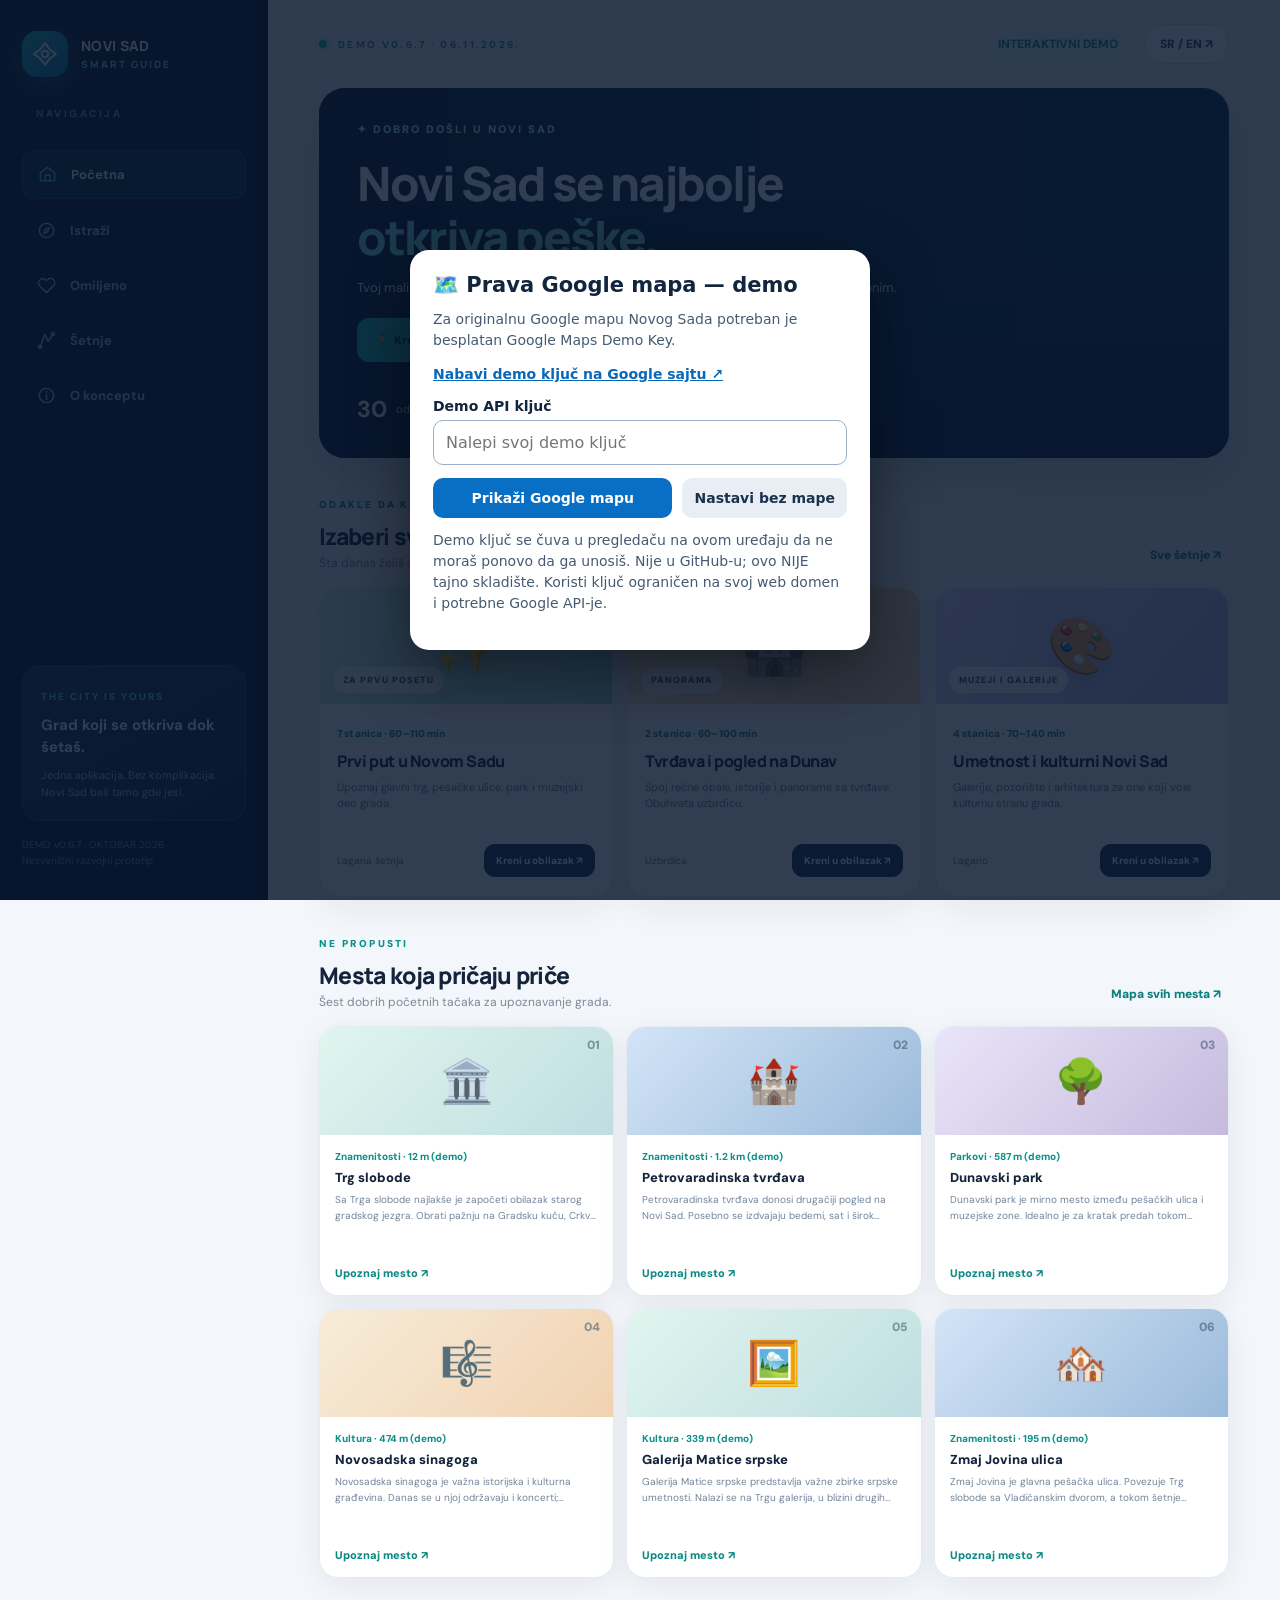
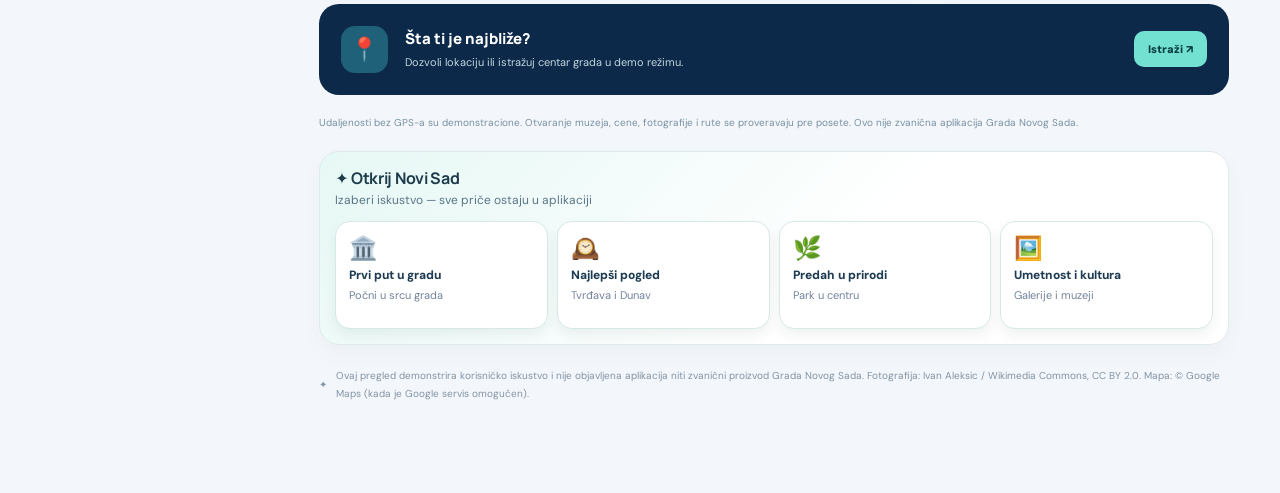
==== commit 4a7a3cbf: "Release v0.6.7: durable tourist tour and next-stop guide across the app Keep a foreground guided ses" ====
--- a/index.html
+++ b/index.html
@@ -157,7 +157,7 @@
 .walk-card .route-steps{padding:10px 18px 17px}
 @media(max-width:740px){.nav-hud{gap:6px}.nav-hud .nav-reroute{padding:6px;font-size:10px}.nav-hud strong{font-size:11px}.nav-hud .nav-arrow{flex-basis:23px}.walk-card-head{padding:16px}}
 </style>
-<link rel="stylesheet" href="./discovery-v050.css?v=066" />
+<link rel="stylesheet" href="./discovery-v050.css?v=067" />
 </head>
 <body>
 <div class="app-shell">
@@ -169,10 +169,10 @@
     <div class="side-label" data-i18n="navigation">NAVIGACIJA</div>
     <nav class="nav" id="sideNav"></nav>
     <div class="sidebar-bottom"><span>THE CITY IS YOURS</span><h3 data-i18n="sideHeadline">Grad koji se otkriva dok šetaš.</h3><p data-i18n="sideText">Jedna aplikacija. Bez komplikacija. Novi Sad baš tamo gde jesi.</p></div>
-    <p class="side-foot" data-i18n="prototypeFoot">DEMO v0.6.6 · Google Maps · OKTOBAR 2026<br>Nezvanični razvojni prototip</p>
+    <p class="side-foot" data-i18n="prototypeFoot">DEMO v0.6.7 · Google Maps · OKTOBAR 2026<br>Nezvanični razvojni prototip</p>
   </aside>
   <main class="main">
-    <header class="top"><div class="top-left"><div class="dot"></div><span class="eyebrow" data-i18n="previewLabel">DEMO v0.6.6 · 06.11.2026.</span></div><div class="top-right"><span class="pill soft" data-i18n="demoLabel">INTERAKTIVNI DEMO</span><button id="langBtn" class="pill click" onclick="toggleLang()" aria-label="Promeni jezik">SR / EN ↗</button></div></header>
+    <header class="top"><div class="top-left"><div class="dot"></div><span class="eyebrow" data-i18n="previewLabel">DEMO v0.6.7 · 06.11.2026.</span></div><div class="top-right"><span class="pill soft" data-i18n="demoLabel">INTERAKTIVNI DEMO</span><button id="langBtn" class="pill click" onclick="toggleLang()" aria-label="Promeni jezik">SR / EN ↗</button></div></header>
     <div id="page"></div>
     <div class="footnote"><span>✦</span><span data-i18n="footer">Ovaj pregled demonstrira korisničko iskustvo i nije objavljena aplikacija niti zvanični proizvod Grada Novog Sada. Fotografija: Ivan Aleksic / Wikimedia Commons, CC BY 2.0. Mapa: © Google Maps (kada je Google servis omogućen).</span></div>
   </main>
@@ -197,8 +197,8 @@
   });
 }
 </script>
-<script src="./google-maps-config.js?v=066"></script>
-<script src="./google-maps-engine.js?v=066"></script>
+<script src="./google-maps-config.js?v=067"></script>
+<script src="./google-maps-engine.js?v=067"></script>
 <script>
 'use strict';
 const center={lat:45.25565,lng:19.84563};
@@ -224,8 +224,8 @@
 ];
 for(const p of [{"id":"sat","sr":"Petrovaradinski sat","en":"Petrovaradin Clock Tower","cat":"sights","emoji":"🕰️","lat":45.2527,"lng":19.8614,"descriptionSr":"Poznati sat tvrđave: velika kazaljka pokazuje sate, a mala minute.","descriptionEn":"The fortress clock: large hand shows hours, small hand minutes.","source":"https://novisad.travel/atrakcije-na-tvrdavi/","approximate":true},{"id":"muzejgrada","sr":"Muzej grada Novog Sada","en":"Novi Sad City Museum","cat":"culture","emoji":"🏺","lat":45.2525,"lng":19.8617,"descriptionSr":"Muzejske postavke na tvrđavi posvećene istoriji grada.","descriptionEn":"Museum collections about the city's heritage on the fortress.","source":"https://novisad.travel/atrakcije-na-tvrdavi/","approximate":true},{"id":"podzemlje","sr":"Podzemne vojne galerije","en":"Underground Military Galleries","cat":"culture","emoji":"🔦","lat":45.2518,"lng":19.8627,"descriptionSr":"Podzemni vojni sistem tvrđave; obilazak samo uz zvanično dostupnu posetu.","descriptionEn":"Underground defence system; access only with an official visitor tour.","source":"https://novisad.travel/atrakcije-na-tvrdavi/","approximate":true},{"id":"gradic","sr":"Petrovaradinski Gradić","en":"Petrovaradin Lower Town","cat":"sights","emoji":"🏘️","lat":45.2509,"lng":19.8652,"descriptionSr":"Barokni deo Petrovaradina ispod tvrđave.","descriptionEn":"Baroque historic lower town beneath the fortress.","source":"https://novisad.travel/novi-sad-za-jedan-dan/","approximate":true},{"id":"saborna","sr":"Saborna crkva Svetog Georgija","en":"St George Orthodox Cathedral","cat":"sights","emoji":"⛪","lat":45.2573,"lng":19.8491,"descriptionSr":"Važan deo duhovne i arhitektonske baštine starog centra.","descriptionEn":"Important cathedral of the old city centre.","source":"https://vojvodina.travel/destinacije/novi-sad/","approximate":true},{"id":"almascrkva","sr":"Almaška crkva","en":"Almaš Orthodox Church","cat":"sights","emoji":"⛪","lat":45.2614,"lng":19.8533,"descriptionSr":"Prepoznatljiva crkva u istorijskom Almaškom kraju.","descriptionEn":"An iconic church in the historic Almaš quarter.","source":"https://vojvodina.travel/destinacije/novi-sad/","approximate":true},{"id":"uspenska","sr":"Uspenska crkva","en":"Church of the Dormition","cat":"sights","emoji":"⛪","lat":45.2562,"lng":19.8416,"descriptionSr":"Istorijska crkva na obodu gradskog jezgra.","descriptionEn":"Historic Orthodox church near the old town.","source":"https://vojvodina.travel/destinacije/novi-sad/","approximate":true},{"id":"almas","sr":"Almaški kraj","en":"Almaš Neighbourhood","cat":"sights","emoji":"🏠","lat":45.262,"lng":19.853,"descriptionSr":"Stari kraj Novog Sada sa karakterističnim ulicama i istorijom.","descriptionEn":"A historic Novi Sad neighbourhood with characteristic streets.","source":"https://pocetna.novisad.travel/","approximate":true},{"id":"kej","sr":"Šetalište uz Dunav","en":"Danube Riverside Promenade","cat":"parks","emoji":"🚶","lat":45.2525,"lng":19.8556,"descriptionSr":"Šetnja uz Dunav sa pogledom na tvrđavu i mostove.","descriptionEn":"A scenic Danube walk overlooking bridges and the fortress.","source":"https://pocetna.novisad.travel/","approximate":true},{"id":"ribljapijaca","sr":"Riblja pijaca","en":"Fish Market","cat":"food","emoji":"🥕","lat":45.2582,"lng":19.851,"descriptionSr":"Tradicionalna gradska pijaca; vreme rada proveri na mestu.","descriptionEn":"Traditional market; confirm opening hours before visiting.","source":"https://novisad.travel/gastronomija/","approximate":true},{"id":"mostslobode","sr":"Most slobode","en":"Freedom Bridge","cat":"sights","emoji":"🌉","lat":45.2348,"lng":19.8487,"descriptionSr":"Gradski orijentir na Dunavu; posmatraj sa bezbedne obale.","descriptionEn":"A Danube landmark best viewed from safe public paths.","source":"https://pocetna.novisad.travel/","approximate":true},{"id":"futoskipark","sr":"Futoški park","en":"Futoški Park","cat":"parks","emoji":"🌲","lat":45.2513,"lng":19.8265,"descriptionSr":"Zeleni prostor za predah i laganu šetnju.","descriptionEn":"Leafy park for an easy stroll.","source":"https://novisad.travel/","approximate":true},{"id":"limanskipark","sr":"Limanski park","en":"Liman Park","cat":"parks","emoji":"🌳","lat":45.2416,"lng":19.8393,"descriptionSr":"Prostran gradski park za šetnju i odmor.","descriptionEn":"Spacious urban park for relaxing.","source":"https://novisad.travel/","approximate":true}]){if(!places.some(x=>x.id===p.id))places.push(p);}
 const TXT={
- sr:{navigation:'NAVIGACIJA',home:'Početna',explore:'Istraži',saved:'Omiljeno',tours:'Šetnje',about:'O konceptu',previewLabel:'DEMO v0.6.6 · 06.11.2026.',demoLabel:'INTERAKTIVNI DEMO',sideHeadline:'Grad koji se otkriva dok šetaš.',sideText:'Jedna aplikacija. Bez komplikacija. Novi Sad baš tamo gde jesi.',prototypeFoot:'DEMO v0.6.6 · OKTOBAR 2026<br>Nezvanični razvojni prototip',footer:'Ovaj pregled demonstrira korisničko iskustvo i nije objavljena aplikacija niti zvanični proizvod Grada Novog Sada. Fotografija: Ivan Aleksic / Wikimedia Commons, CC BY 2.0. Mapa: © Google Maps (kada je Google servis omogućen).',welcome:'DOBRO DOŠLI U NOVI SAD',hero:'Tvoj grad. <em>Tvoje otkriće.</em>',heroSub:'Otkrij znamenitosti, pronađi put i upoznaj Novi Sad u svom ritmu — sve na jednom mestu.',exploreBtn:'Istraži u blizini',whereBtn:'Gde sam?',quick:'Šta želiš da radiš?',seeAll:'Otvori mapu ↗',featNearby:'Istraži okolinu',featNearbyD:'Zanimljiva mesta u tvojoj blizini.',featRoute:'Odvedi me',featRouteD:'Jednostavno do odabrane lokacije.',featPlaces:'Znamenitosti',featPlacesD:'Priče i mesta koja vredi upoznati.',featFood:'Hrana i piće',featFoodD:'Lokalni ukusi i preporuke.',featEvents:'Događaji',featEventsD:'Aktuelna dešavanja u gradu.',featTours:'Gradske šetnje',featToursD:'Istraži grad korak po korak.',howWorks:'Kako će ovo raditi?',howText:'Turista ulazi u zonu zanimljive lokacije, dobija diskretno obaveštenje i bira da pročita priču ili pokrene navigaciju. Ovo je pregled koncepta; obaveštenja u pozadini razvijaju se u mobilnoj verziji.',demoNotice:'Ovo je razvojni demo: turistički vodič ima ograničen izbor lokacija, a dodatni lokali zavise od Google Places servisa kada je posebno omogućen. Postoji čitanje turističkih priča naglas u pregledaču; obaveštenja u pozadini, offline navigacija i administracija još nisu gotovi.',findTitle:'Šta je u tvojoj blizini?',findSub:'Istraži lokacije na mapi, filtriraj i otvori detalje.',all:'Sve',sights:'Znamenitosti',parks:'Parkovi',culture:'Kultura',food:'Hrana',events:'Događaji',around:'Prikaz: centar Novog Sada',mapGps:'Moja lokacija',notify:'Primer obaveštenja',rad:'Radijus',results:'Lokacije',search:'Pretraži lokacije…',metres:'od centra (demo)',details:'Detalji lokacije',walk:'Pešačka ruta',favourite:'Sačuvaj',removeFav:'Ukloni',demoGps:'Prikaz demo centra; za tvoju lokaciju odobri GPS dozvolu.',gpsDone:'Lokacija je očitana. Prikazujemo mesta oko tebe.',gpsNo:'GPS nije dostupan. Prikazujemo centar Novog Sada kao primer.',notiTitle:'Pametno obaveštenje — demonstracija',notiText:'Nalaziš se blizu Crkve Imena Marijinog. Otvori detalje ili izaberi navigaciju.',routeInfo:'Računamo pešačku rutu unutar aplikacije…',savedTitle:'Tvoja omiljena mesta',savedSub:'Sačuvane lokacije ostaju na ovom uređaju.',savedEmpty:'Još nema sačuvanih lokacija. Otvori mapu i dodirni ♡ da dodaš mesto.',toursTitle:'Predložene šetnje',toursSub:'Primeri tura koje će biti dostupne u aplikaciji.',tourLabel:'ISTRAŽI GRAD',tourName:'Centar Novog Sada',tourText:'Kratka demonstraciona šetnja kroz srce grada. Redosled stanica je primer, a ne izračunata putanja.',tourStop:'Otvori',aboutTitle:'O projektu',aboutSub:'Prvi pogled na ideju Novi Sad Smart Guide.',aboutCopy:'Novi Sad Smart Guide je zamišljen kao lokacijski svestan turistički vodič. Fokus je na jednostavnoj mapi, sadržaju u blizini, pametnim obaveštenjima, navigaciji i povratku do sačuvane baze.',roadmap:'Šta je sledeće?',roadmapDesc:'Android aplikacija sa GPS-om i geofencing testiranjem, backend i admin panel, sadržaj, offline mapa i iOS.',baseSave:'Sačuvaj ovu lokaciju kao My Base',baseSaved:'Baza je sačuvana na ovom uređaju.',baseNo:'Najpre dozvoli GPS ili izaberi demonstracioni centar.',takeBack:'Vrati me na bazu',baseMissing:'Nema sačuvane baze. Prvo je sačuvaj na mapi.',noResult:'Nema lokacija za izabrani filter.',licence:'Fotografija: Ivan Aleksic / Wikimedia Commons (CC BY 2.0).'},
- en:{navigation:'NAVIGATION',home:'Home',explore:'Explore',saved:'Saved',tours:'Walks',about:'About',previewLabel:'DEMO v0.6.6 · OCT 30, 2026',demoLabel:'INTERACTIVE DEMO',sideHeadline:'The city reveals itself as you walk.',sideText:'One app. No hassle. Discover Novi Sad wherever you are.',prototypeFoot:'DEMO v0.6.6 · OCTOBER 2026<br>Unofficial development prototype',footer:'This preview illustrates the user experience. It is not a published app or an official product of the City of Novi Sad. Photo: Ivan Aleksic / Wikimedia Commons, CC BY 2.0. Map: © Google Maps (when enabled).',welcome:'WELCOME TO NOVI SAD',hero:'Your city. <em>Your discovery.</em>',heroSub:'Discover landmarks, find your way and explore Novi Sad at your own pace — all in one place.',exploreBtn:'Explore nearby',whereBtn:'Where am I?',quick:'What would you like to do?',seeAll:'Open map ↗',featNearby:'Explore nearby',featNearbyD:'Interesting places around you.',featRoute:'Take me there',featRouteD:'Find your way to a destination.',featPlaces:'Places to see',featPlacesD:'Stories and sights worth discovering.',featFood:'Food & drink',featFoodD:'Local flavours and recommendations.',featEvents:'Events',featEventsD:'What is happening around the city.',featTours:'Walks & tours',featToursD:'Discover the city step by step.',howWorks:'How will it work?',howText:'As visitors approach a landmark, they receive a discreet notification and can read the story or start navigation. This is a concept preview; background notifications will be built in the native app.',demoNotice:'Development demo: the tourist guide has a limited curated list, and nearby businesses require separately enabled Google Places. In-browser text-to-speech is available for landmark stories; background GPS alerts, offline routing and administration are not complete.',findTitle:'What is near you?',findSub:'Explore places on the map, filter and open details.',all:'All',sights:'Landmarks',parks:'Parks',culture:'Culture',food:'Food',events:'Events',around:'Showing: Novi Sad centre',mapGps:'My location',notify:'Preview notification',rad:'Radius',results:'Places',search:'Search places…',metres:'from demo centre',details:'Place details',walk:'Walking directions',favourite:'Save',removeFav:'Remove',demoGps:'Showing demo centre; grant GPS permission to use your location.',gpsDone:'Your location was found. Showing places around you.',gpsNo:'GPS unavailable. Using Novi Sad centre for demo.',notiTitle:'Smart location alert — demonstration',notiText:'You are near the Name of Mary Church. Open details or choose navigation.',routeInfo:'Calculating a walking route inside the app…',savedTitle:'Your saved places',savedSub:'Saved places stay on this device.',savedEmpty:'Nothing saved yet. Open the map and tap ♡ to save a place.',toursTitle:'Suggested city walks',toursSub:'Examples of tours planned for the app.',tourLabel:'EXPLORE THE CITY',tourName:'Central Novi Sad',tourText:'A sample walk through the heart of the city. Stop order is illustrative, not a calculated route.',tourStop:'Open',aboutTitle:'About the project',aboutSub:'A first look at the Novi Sad Smart Guide concept.',aboutCopy:'Novi Sad Smart Guide is planned as a location-aware city companion. It focuses on nearby content, smart alerts, directions, and an easy way back to a saved place.',roadmap:'What comes next?',roadmapDesc:'Android GPS and geofencing, backend and admin panel, curated content, offline maps and iOS.',baseSave:'Save this position as My Base',baseSaved:'Your base was saved on this device.',baseNo:'First allow GPS access or use the demonstration centre.',takeBack:'Take me back to My Base',baseMissing:'No base saved yet. Save your position first.',noResult:'No places in this filter.',licence:'Photo: Ivan Aleksic / Wikimedia Commons (CC BY 2.0).'}
+ sr:{navigation:'NAVIGACIJA',home:'Početna',explore:'Istraži',saved:'Omiljeno',tours:'Šetnje',about:'O konceptu',previewLabel:'DEMO v0.6.7 · 06.11.2026.',demoLabel:'INTERAKTIVNI DEMO',sideHeadline:'Grad koji se otkriva dok šetaš.',sideText:'Jedna aplikacija. Bez komplikacija. Novi Sad baš tamo gde jesi.',prototypeFoot:'DEMO v0.6.7 · OKTOBAR 2026<br>Nezvanični razvojni prototip',footer:'Ovaj pregled demonstrira korisničko iskustvo i nije objavljena aplikacija niti zvanični proizvod Grada Novog Sada. Fotografija: Ivan Aleksic / Wikimedia Commons, CC BY 2.0. Mapa: © Google Maps (kada je Google servis omogućen).',welcome:'DOBRO DOŠLI U NOVI SAD',hero:'Tvoj grad. <em>Tvoje otkriće.</em>',heroSub:'Otkrij znamenitosti, pronađi put i upoznaj Novi Sad u svom ritmu — sve na jednom mestu.',exploreBtn:'Istraži u blizini',whereBtn:'Gde sam?',quick:'Šta želiš da radiš?',seeAll:'Otvori mapu ↗',featNearby:'Istraži okolinu',featNearbyD:'Zanimljiva mesta u tvojoj blizini.',featRoute:'Odvedi me',featRouteD:'Jednostavno do odabrane lokacije.',featPlaces:'Znamenitosti',featPlacesD:'Priče i mesta koja vredi upoznati.',featFood:'Hrana i piće',featFoodD:'Lokalni ukusi i preporuke.',featEvents:'Događaji',featEventsD:'Aktuelna dešavanja u gradu.',featTours:'Gradske šetnje',featToursD:'Istraži grad korak po korak.',howWorks:'Kako će ovo raditi?',howText:'Turista ulazi u zonu zanimljive lokacije, dobija diskretno obaveštenje i bira da pročita priču ili pokrene navigaciju. Ovo je pregled koncepta; obaveštenja u pozadini razvijaju se u mobilnoj verziji.',demoNotice:'Ovo je razvojni demo: turistički vodič ima ograničen izbor lokacija, a dodatni lokali zavise od Google Places servisa kada je posebno omogućen. Postoji čitanje turističkih priča naglas u pregledaču; obaveštenja u pozadini, offline navigacija i administracija još nisu gotovi.',findTitle:'Šta je u tvojoj blizini?',findSub:'Istraži lokacije na mapi, filtriraj i otvori detalje.',all:'Sve',sights:'Znamenitosti',parks:'Parkovi',culture:'Kultura',food:'Hrana',events:'Događaji',around:'Prikaz: centar Novog Sada',mapGps:'Moja lokacija',notify:'Primer obaveštenja',rad:'Radijus',results:'Lokacije',search:'Pretraži lokacije…',metres:'od centra (demo)',details:'Detalji lokacije',walk:'Pešačka ruta',favourite:'Sačuvaj',removeFav:'Ukloni',demoGps:'Prikaz demo centra; za tvoju lokaciju odobri GPS dozvolu.',gpsDone:'Lokacija je očitana. Prikazujemo mesta oko tebe.',gpsNo:'GPS nije dostupan. Prikazujemo centar Novog Sada kao primer.',notiTitle:'Pametno obaveštenje — demonstracija',notiText:'Nalaziš se blizu Crkve Imena Marijinog. Otvori detalje ili izaberi navigaciju.',routeInfo:'Računamo pešačku rutu unutar aplikacije…',savedTitle:'Tvoja omiljena mesta',savedSub:'Sačuvane lokacije ostaju na ovom uređaju.',savedEmpty:'Još nema sačuvanih lokacija. Otvori mapu i dodirni ♡ da dodaš mesto.',toursTitle:'Predložene šetnje',toursSub:'Primeri tura koje će biti dostupne u aplikaciji.',tourLabel:'ISTRAŽI GRAD',tourName:'Centar Novog Sada',tourText:'Kratka demonstraciona šetnja kroz srce grada. Redosled stanica je primer, a ne izračunata putanja.',tourStop:'Otvori',aboutTitle:'O projektu',aboutSub:'Prvi pogled na ideju Novi Sad Smart Guide.',aboutCopy:'Novi Sad Smart Guide je zamišljen kao lokacijski svestan turistički vodič. Fokus je na jednostavnoj mapi, sadržaju u blizini, pametnim obaveštenjima, navigaciji i povratku do sačuvane baze.',roadmap:'Šta je sledeće?',roadmapDesc:'Android aplikacija sa GPS-om i geofencing testiranjem, backend i admin panel, sadržaj, offline mapa i iOS.',baseSave:'Sačuvaj ovu lokaciju kao My Base',baseSaved:'Baza je sačuvana na ovom uređaju.',baseNo:'Najpre dozvoli GPS ili izaberi demonstracioni centar.',takeBack:'Vrati me na bazu',baseMissing:'Nema sačuvane baze. Prvo je sačuvaj na mapi.',noResult:'Nema lokacija za izabrani filter.',licence:'Fotografija: Ivan Aleksic / Wikimedia Commons (CC BY 2.0).'},
+ en:{navigation:'NAVIGATION',home:'Home',explore:'Explore',saved:'Saved',tours:'Walks',about:'About',previewLabel:'DEMO v0.6.7 · OCT 30, 2026',demoLabel:'INTERACTIVE DEMO',sideHeadline:'The city reveals itself as you walk.',sideText:'One app. No hassle. Discover Novi Sad wherever you are.',prototypeFoot:'DEMO v0.6.7 · OCTOBER 2026<br>Unofficial development prototype',footer:'This preview illustrates the user experience. It is not a published app or an official product of the City of Novi Sad. Photo: Ivan Aleksic / Wikimedia Commons, CC BY 2.0. Map: © Google Maps (when enabled).',welcome:'WELCOME TO NOVI SAD',hero:'Your city. <em>Your discovery.</em>',heroSub:'Discover landmarks, find your way and explore Novi Sad at your own pace — all in one place.',exploreBtn:'Explore nearby',whereBtn:'Where am I?',quick:'What would you like to do?',seeAll:'Open map ↗',featNearby:'Explore nearby',featNearbyD:'Interesting places around you.',featRoute:'Take me there',featRouteD:'Find your way to a destination.',featPlaces:'Places to see',featPlacesD:'Stories and sights worth discovering.',featFood:'Food & drink',featFoodD:'Local flavours and recommendations.',featEvents:'Events',featEventsD:'What is happening around the city.',featTours:'Walks & tours',featToursD:'Discover the city step by step.',howWorks:'How will it work?',howText:'As visitors approach a landmark, they receive a discreet notification and can read the story or start navigation. This is a concept preview; background notifications will be built in the native app.',demoNotice:'Development demo: the tourist guide has a limited curated list, and nearby businesses require separately enabled Google Places. In-browser text-to-speech is available for landmark stories; background GPS alerts, offline routing and administration are not complete.',findTitle:'What is near you?',findSub:'Explore places on the map, filter and open details.',all:'All',sights:'Landmarks',parks:'Parks',culture:'Culture',food:'Food',events:'Events',around:'Showing: Novi Sad centre',mapGps:'My location',notify:'Preview notification',rad:'Radius',results:'Places',search:'Search places…',metres:'from demo centre',details:'Place details',walk:'Walking directions',favourite:'Save',removeFav:'Remove',demoGps:'Showing demo centre; grant GPS permission to use your location.',gpsDone:'Your location was found. Showing places around you.',gpsNo:'GPS unavailable. Using Novi Sad centre for demo.',notiTitle:'Smart location alert — demonstration',notiText:'You are near the Name of Mary Church. Open details or choose navigation.',routeInfo:'Calculating a walking route inside the app…',savedTitle:'Your saved places',savedSub:'Saved places stay on this device.',savedEmpty:'Nothing saved yet. Open the map and tap ♡ to save a place.',toursTitle:'Suggested city walks',toursSub:'Examples of tours planned for the app.',tourLabel:'EXPLORE THE CITY',tourName:'Central Novi Sad',tourText:'A sample walk through the heart of the city. Stop order is illustrative, not a calculated route.',tourStop:'Open',aboutTitle:'About the project',aboutSub:'A first look at the Novi Sad Smart Guide concept.',aboutCopy:'Novi Sad Smart Guide is planned as a location-aware city companion. It focuses on nearby content, smart alerts, directions, and an easy way back to a saved place.',roadmap:'What comes next?',roadmapDesc:'Android GPS and geofencing, backend and admin panel, curated content, offline maps and iOS.',baseSave:'Save this position as My Base',baseSaved:'Your base was saved on this device.',baseNo:'First allow GPS access or use the demonstration centre.',takeBack:'Take me back to My Base',baseMissing:'No base saved yet. Save your position first.',noResult:'No places in this filter.',licence:'Photo: Ivan Aleksic / Wikimedia Commons (CC BY 2.0).'}
 };
 const icons={home:'<path d="m3 10 9-7 9 7v10H3z"/><path d="M9 20v-7h6v7"/>',explore:'<circle cx="12" cy="12" r="9"/><path d="m15.5 8.5-2.1 4.9-4.9 2.1 2.1-4.9z"/>',saved:'<path d="M20.8 4.6a5.4 5.4 0 0 0-7.6 0L12 5.8l-1.2-1.2a5.4 5.4 0 0 0-7.6 7.6L12 21l8.8-8.8a5.4 5.4 0 0 0 0-7.6Z"/>',tours:'<path d="M4 20 10 4l4 9 6-9"/><circle cx="4" cy="20" r="2"/><circle cx="20" cy="4" r="2"/>',about:'<circle cx="12" cy="12" r="9"/><path d="M12 11v6m0-10v1"/>'};
 const svg=i=>`<svg viewBox="0 0 24 24" fill="none" stroke="currentColor" stroke-linecap="round" stroke-linejoin="round" stroke-width="1.8" aria-hidden="true">${icons[i]}</svg>`;
@@ -237,7 +237,7 @@
 function filtered(){const q=state.search.trim().toLocaleLowerCase();return places.filter(p=>(state.cat==='all'||p.cat===state.cat)&&(!state.nearbyOnly||numDistance(p)<=state.radius)&&(!q||name(p).toLocaleLowerCase().includes(q)||desc(p).toLocaleLowerCase().includes(q))).sort((a,b)=>numDistance(a)-numDistance(b));}
 function renderNav(){const pages=['home','explore','saved','tours','about'];const html=mobile=>pages.map(p=>`<button type="button" class="${state.page===p?'active':''}" onclick="showPage('${p}')" aria-label="${t(p)}">${svg(p)}<span>${t(p)}</span></button>`).join('');document.getElementById('sideNav').innerHTML=html(false);document.getElementById('mobileNav').innerHTML=html(true);}
 function translatePage(){document.querySelectorAll('[data-i18n]').forEach(el=>{const value=t(el.dataset.i18n);if(el.dataset.i18n==='prototypeFoot')el.innerHTML=value;else el.textContent=value;});document.documentElement.lang=state.lang;}
-function render(){if(state.map){state.map.remove();state.map=null;state.mapLoaded=false;state.markers=[];state.selfMarker=null;}renderNav();translatePage();const el=document.getElementById('page');if(state.page==='home')home(el);if(state.page==='explore')explore(el);if(state.page==='saved')saved(el);if(state.page==='tours')tours(el);if(state.page==='about')about(el);}
+function render(){if(state.map){state.map.remove();state.map=null;state.mapLoaded=false;state.markers=[];state.selfMarker=null;}renderNav();translatePage();const el=document.getElementById('page');if(state.page==='home')home(el);if(state.page==='explore')explore(el);if(state.page==='saved')saved(el);if(state.page==='tours')tours(el);if(state.page==='about')about(el);window.NSSG_TOUR_SESSION?.onPage();}
 function showPage(page){if(state.map){state.map.remove();state.map=null;state.mapLoaded=false;state.markers=[];state.selfMarker=null;}state.page=page;state.search='';render();window.scrollTo({top:0,behavior:'smooth'});}
 function toggleLang(){state.lang=state.lang==='sr'?'en':'sr';try{localStorage.setItem('nssg-lang',state.lang)}catch(e){}render();}
 function home(el){const features=[['explore','🧭','featNearby','featNearbyD'],['explore','↗️','featRoute','featRouteD'],['explore','🏛️','featPlaces','featPlacesD'],['explore','🍽️','featFood','featFoodD'],['explore','📅','featEvents','featEventsD'],['tours','🚶','featTours','featToursD']];el.innerHTML=`<section class="hero"><div class="hero-tag">✦ ${t('welcome')}</div><div><h1>${t('hero')}</h1><p>${t('heroSub')}</p><div class="hero-bottom"><button class="btn btn-primary" onclick="showPage('explore')">🧭 ${t('exploreBtn')} →</button><button class="btn btn-ghost" onclick="showPage('explore');setTimeout(gps,200)">◎ ${t('whereBtn')}</button><button class="btn btn-white" onclick="takeBack()">↩ ${t('takeBack')}</button></div></div></section><div class="section-title"><h2>${t('quick')}</h2><button class="link" onclick="showPage('explore')">${t('seeAll')}</button></div><section class="grid-feature">${features.map(x=>`<button class="feature" onclick="${x[2]==='featEvents'?"showUnavailable('events')":x[2]==='featFood'?"setCat('food')":`showPage('${x[0]}')`}"><span class="feature-ico">${x[1]}</span><div><strong>${t(x[2])}</strong><small>${t(x[3])}</small></div></button>`).join('')}</section><div class="section-title"><h2>${t('howWorks')}</h2></div><div class="info-banner"><div class="bubble">📍</div><div><strong>${state.lang==='sr'?'Smart Location Notifications':'Smart Location Notifications'}</strong><p>${t('howText')}</p><button class="link" style="margin-top:11px;padding:0" onclick="showPage('explore');setTimeout(previewNotification,300)">${t('notify')} ↗</button></div></div><p class="prototype-note">${t('demoNotice')}</p>`;}
@@ -313,6 +313,7 @@
    if(state.activeRoute&&state.activeRoute.coords?.length){
      map.setRoute(state.activeRoute.coords,state.activeRoute.destination);hideRoutePanel();
    }
+   window.NSSG_TOUR_SESSION?.onMapReady();
  }catch(error){
    console.warn('Google Maps not ready',error?.message||error);
    if(req===mapRequestId&&host.isConnected)showMapError('google');
@@ -355,6 +356,7 @@
   updateResults();
   const info=document.getElementById('gpsAccuracy');if(info){info.style.display='block';info.classList.toggle('error',accuracy>500);info.textContent=state.lang==='sr'?`Lokacija sa uređaja · procenjena preciznost ±${Math.round(accuracy)} m${accuracy>500?' · probaj na telefonu za precizniji GPS':''}`:`Device location · estimated accuracy ±${Math.round(accuracy)} m${accuracy>500?' · try a phone for more accurate GPS':''}`;}
   if(state.liveWatchId!==null && accuracy<=120)checkNearPlaces();
+  window.NSSG_TOUR_SESSION?.onGpsPosition();
 }
 function gps(successCallback){
   state.followMode=true;
@@ -717,13 +719,14 @@
 function showUnavailable(cat){state.cat=cat;showPage('explore');showToast(t('demoNotice'));}
 document.addEventListener('keydown',e=>{if(e.key==='Escape')closeModal()});document.addEventListener('visibilitychange',()=>{if(document.hidden){if(state.liveWatchId!==null)stopLiveRadar();stopRouteTracking()}});render();window.addEventListener('load',()=>setTimeout(autoLocateOnOpen,350));
 </script>
-<script src="./google-routing-ui.js?v=066"></script>
-<script src="./google-places-ui.js?v=066"></script>
-<link rel="stylesheet" href="./google-maps.css?v=066" />
-<script src="./discovery-v050.js?v=066"></script>
-<link rel="stylesheet" href="./discovery-v051.css?v=066" />
-<script src="./discovery-v051.js?v=066"></script>
-<link rel="stylesheet" href="./attractions-guide-v062.css?v=066" />
-<script src="./attractions-guide-v062.js?v=066"></script>
+<script src="./google-routing-ui.js?v=067"></script>
+<script src="./google-places-ui.js?v=067"></script>
+<link rel="stylesheet" href="./google-maps.css?v=067" />
+<script src="./discovery-v050.js?v=067"></script>
+<link rel="stylesheet" href="./discovery-v051.css?v=067" />
+<script src="./discovery-v051.js?v=067"></script>
+<link rel="stylesheet" href="./attractions-guide-v062.css?v=067" />
+<link rel="stylesheet" href="./tour-session-v067.css?v=067" />
+<script src="./attractions-guide-v062.js?v=067"></script>
 </body>
 </html>
--- a/discovery-v051.css
+++ b/discovery-v051.css
@@ -130,3 +130,11 @@
 .tour-diagnostic,.route-diagnostic{margin-top:9px;border-top:1px solid #d9e6e8;padding-top:8px;font-size:11px;line-height:1.5;color:#38556a}
 .tour-diagnostic summary,.route-diagnostic summary{cursor:pointer;color:#145e73;font-weight:800;min-height:29px}
 .tour-diagnostic strong,.tour-diagnostic p,.route-diagnostic p{display:block;overflow-wrap:anywhere;margin:5px 0;color:#49677c}
+
+/* v0.6.7: more useful active-tour controls without clipping on mobile. */
+.calm-map .tour-overview-actions{flex-wrap:wrap}
+.calm-map .tour-overview-actions button{flex:1 1 43%;min-width:0;min-height:42px}
+@media(max-width:740px){
+ .calm-map .tour-overview-panel{max-height:min(55dvh,390px);overflow:auto}
+ .calm-map .tour-overview-actions button{font-size:11px}
+}
--- a/tour-session-v067.css
+++ b/tour-session-v067.css
@@ -0,0 +1,38 @@
+/* v0.6.7 — persistent foreground tour companion across every app page. */
+#nssgPersistentTour[hidden]{display:none!important}
+#nssgPersistentTour{
+  position:fixed;right:18px;bottom:18px;z-index:980;
+  box-sizing:border-box;width:min(490px,calc(100vw - 32px));
+  display:flex;flex-direction:column;gap:11px;
+  padding:15px 17px;border-radius:20px;border:1px solid #c6e1dc;
+  background:#fff;color:#1a3b52;box-shadow:0 14px 40px #102e4f40;
+  font-family:inherit;max-height:42vh;overflow:auto
+}
+.tour-sticky-copy{display:flex;flex-direction:column;gap:5px;min-width:0}
+.tour-sticky-eyebrow{font-size:10px;font-weight:900;letter-spacing:.25px;color:#078a78}
+.tour-sticky-copy strong{font-size:15px;font-weight:850;line-height:1.25;color:#102f50}
+.tour-sticky-copy small{font-size:12px;line-height:1.45;color:#587284;overflow-wrap:anywhere}
+.tour-sticky-actions{display:flex;align-items:center;flex-wrap:wrap;gap:7px}
+.tour-sticky-actions button{
+  min-height:43px;flex:1 1 80px;min-width:0;border:1px solid #bfdcd7;
+  border-radius:11px;background:#e9f6f2;color:#155865;
+  font-size:12px;font-family:inherit;font-weight:850;padding:9px 10px;cursor:pointer
+}
+.tour-sticky-actions button[data-tour-action="resume"]{background:#102f50;border-color:#102f50;color:#fff}
+.tour-sticky-actions .tour-sticky-finish{background:#fff;color:#64788d;border-color:#d7e3e6}
+.tour-sticky-actions button:focus-visible{outline:3px solid #1abcaa;outline-offset:2px}
+body:has(#nssgPersistentTour:not([hidden])) .main{padding-bottom:max(195px,env(safe-area-inset-bottom))}
+@media(max-width:740px){
+ #nssgPersistentTour{left:10px;right:10px;bottom:calc(74px + env(safe-area-inset-bottom));
+   width:auto;padding:11px 12px;border-radius:16px;gap:9px;max-height:40dvh}
+ .tour-sticky-copy strong{font-size:13px}
+ .tour-sticky-copy small{font-size:11px}
+ .tour-sticky-eyebrow{font-size:10px}
+ .tour-sticky-actions{gap:6px}
+ .tour-sticky-actions button{flex:1 1 auto;min-height:43px;font-size:11px;padding:8px 6px}
+ body:has(#nssgPersistentTour:not([hidden])) .main{padding-bottom:220px}
+}
+@media(max-width:350px){
+ .tour-sticky-actions button{flex:1 1 46%}
+}
+@media(prefers-reduced-motion:reduce){#nssgPersistentTour{scroll-behavior:auto}}
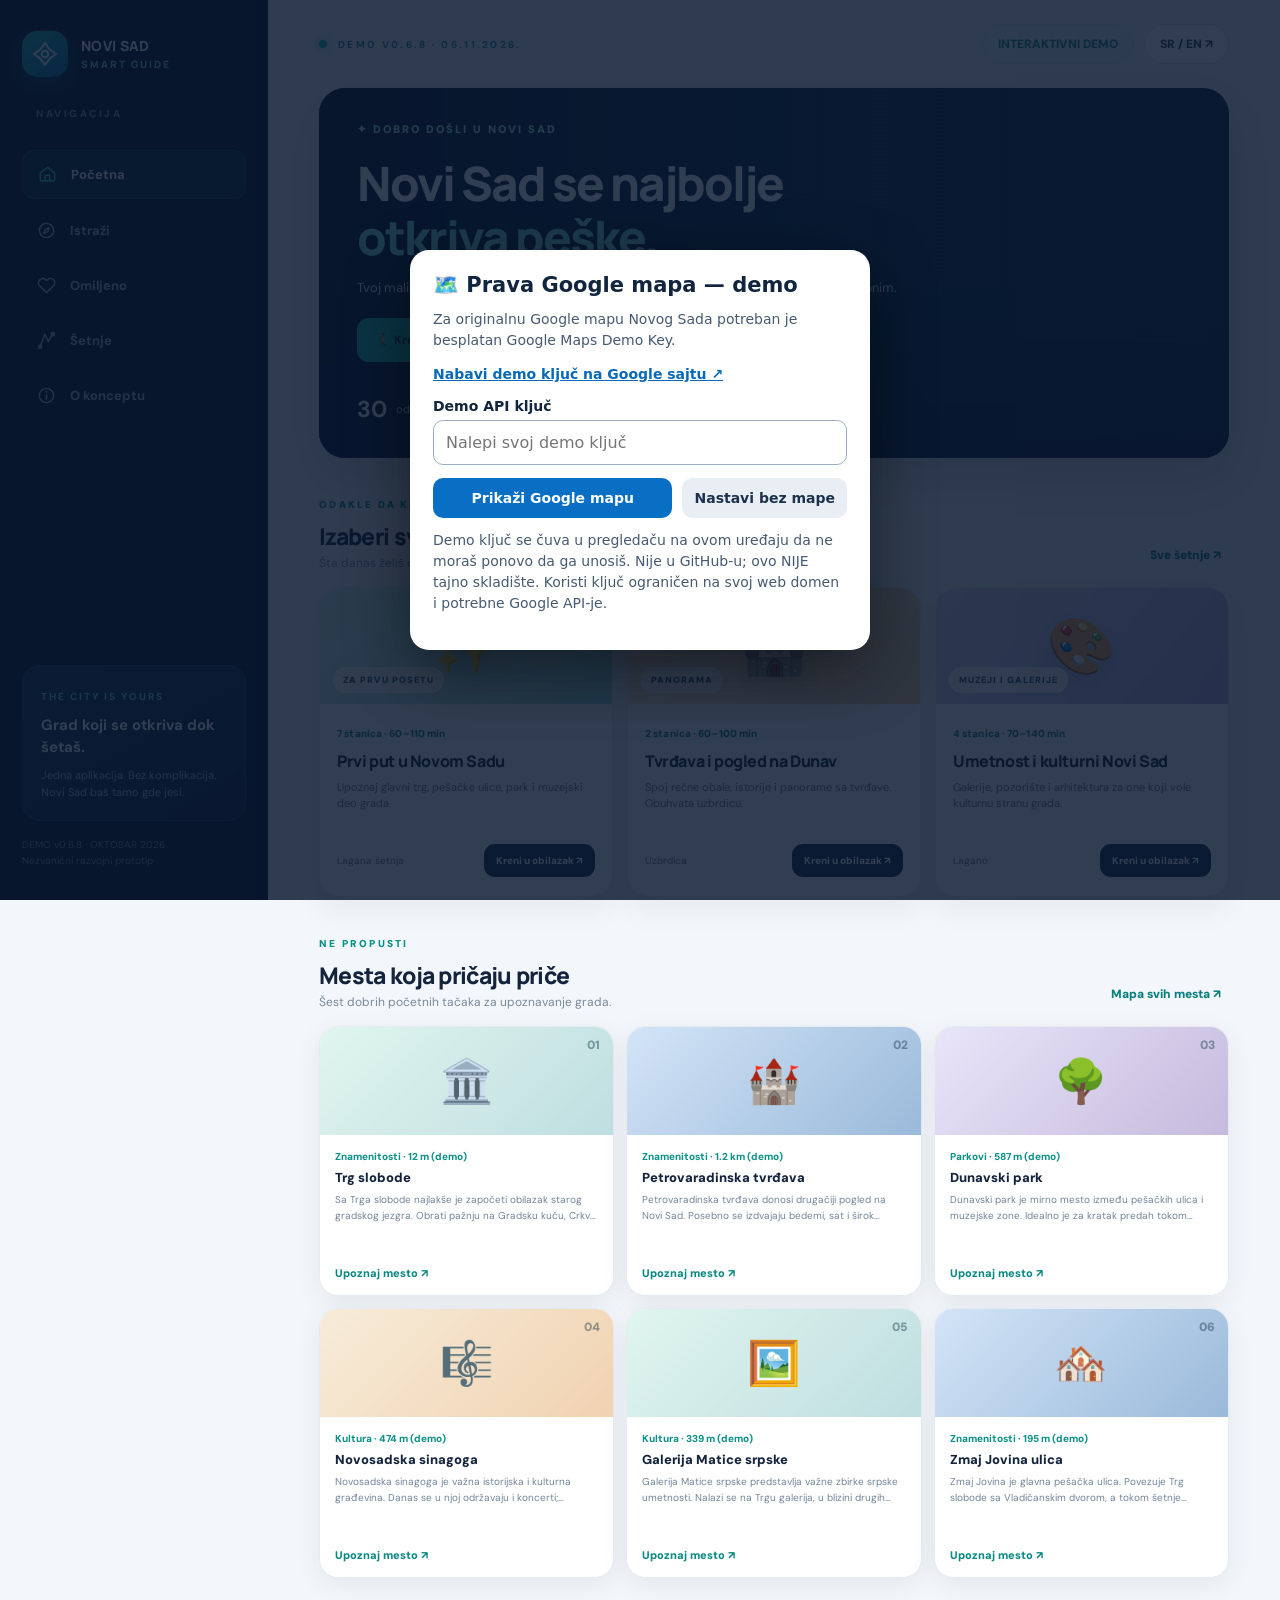
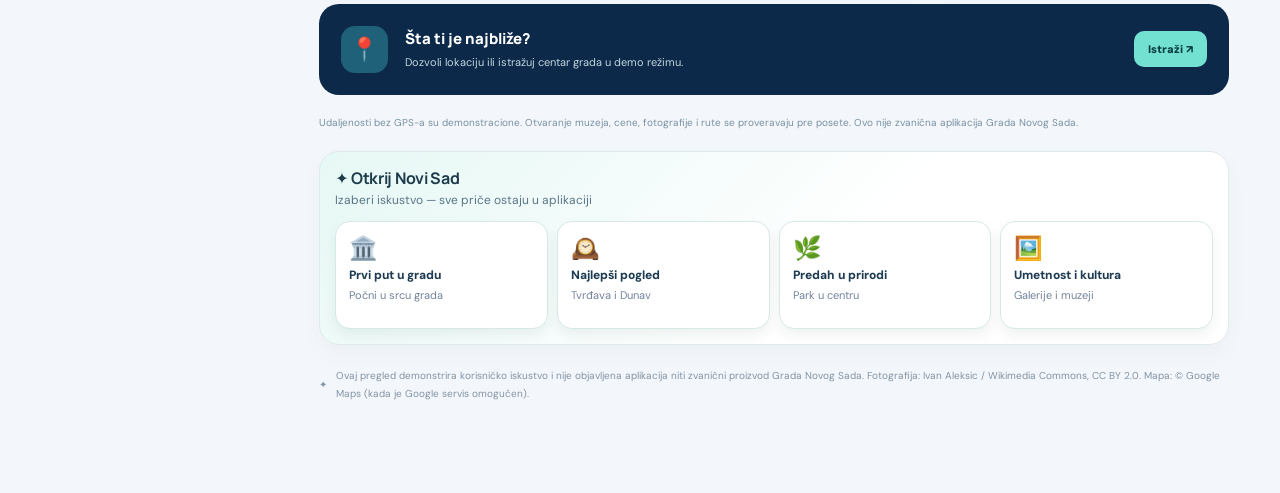
==== commit 7f4cb371: "Release v0.6.8 — real GPS-first Google walking tours A visitor can consent to foreground location an" ====
--- a/index.html
+++ b/index.html
@@ -157,7 +157,7 @@
 .walk-card .route-steps{padding:10px 18px 17px}
 @media(max-width:740px){.nav-hud{gap:6px}.nav-hud .nav-reroute{padding:6px;font-size:10px}.nav-hud strong{font-size:11px}.nav-hud .nav-arrow{flex-basis:23px}.walk-card-head{padding:16px}}
 </style>
-<link rel="stylesheet" href="./discovery-v050.css?v=067" />
+<link rel="stylesheet" href="./discovery-v050.css?v=068" />
 </head>
 <body>
 <div class="app-shell">
@@ -169,10 +169,10 @@
     <div class="side-label" data-i18n="navigation">NAVIGACIJA</div>
     <nav class="nav" id="sideNav"></nav>
     <div class="sidebar-bottom"><span>THE CITY IS YOURS</span><h3 data-i18n="sideHeadline">Grad koji se otkriva dok šetaš.</h3><p data-i18n="sideText">Jedna aplikacija. Bez komplikacija. Novi Sad baš tamo gde jesi.</p></div>
-    <p class="side-foot" data-i18n="prototypeFoot">DEMO v0.6.7 · Google Maps · OKTOBAR 2026<br>Nezvanični razvojni prototip</p>
+    <p class="side-foot" data-i18n="prototypeFoot">DEMO v0.6.8 · Google Maps · OKTOBAR 2026<br>Nezvanični razvojni prototip</p>
   </aside>
   <main class="main">
-    <header class="top"><div class="top-left"><div class="dot"></div><span class="eyebrow" data-i18n="previewLabel">DEMO v0.6.7 · 06.11.2026.</span></div><div class="top-right"><span class="pill soft" data-i18n="demoLabel">INTERAKTIVNI DEMO</span><button id="langBtn" class="pill click" onclick="toggleLang()" aria-label="Promeni jezik">SR / EN ↗</button></div></header>
+    <header class="top"><div class="top-left"><div class="dot"></div><span class="eyebrow" data-i18n="previewLabel">DEMO v0.6.8 · 06.11.2026.</span></div><div class="top-right"><span class="pill soft" data-i18n="demoLabel">INTERAKTIVNI DEMO</span><button id="langBtn" class="pill click" onclick="toggleLang()" aria-label="Promeni jezik">SR / EN ↗</button></div></header>
     <div id="page"></div>
     <div class="footnote"><span>✦</span><span data-i18n="footer">Ovaj pregled demonstrira korisničko iskustvo i nije objavljena aplikacija niti zvanični proizvod Grada Novog Sada. Fotografija: Ivan Aleksic / Wikimedia Commons, CC BY 2.0. Mapa: © Google Maps (kada je Google servis omogućen).</span></div>
   </main>
@@ -197,8 +197,8 @@
   });
 }
 </script>
-<script src="./google-maps-config.js?v=067"></script>
-<script src="./google-maps-engine.js?v=067"></script>
+<script src="./google-maps-config.js?v=068"></script>
+<script src="./google-maps-engine.js?v=068"></script>
 <script>
 'use strict';
 const center={lat:45.25565,lng:19.84563};
@@ -224,8 +224,8 @@
 ];
 for(const p of [{"id":"sat","sr":"Petrovaradinski sat","en":"Petrovaradin Clock Tower","cat":"sights","emoji":"🕰️","lat":45.2527,"lng":19.8614,"descriptionSr":"Poznati sat tvrđave: velika kazaljka pokazuje sate, a mala minute.","descriptionEn":"The fortress clock: large hand shows hours, small hand minutes.","source":"https://novisad.travel/atrakcije-na-tvrdavi/","approximate":true},{"id":"muzejgrada","sr":"Muzej grada Novog Sada","en":"Novi Sad City Museum","cat":"culture","emoji":"🏺","lat":45.2525,"lng":19.8617,"descriptionSr":"Muzejske postavke na tvrđavi posvećene istoriji grada.","descriptionEn":"Museum collections about the city's heritage on the fortress.","source":"https://novisad.travel/atrakcije-na-tvrdavi/","approximate":true},{"id":"podzemlje","sr":"Podzemne vojne galerije","en":"Underground Military Galleries","cat":"culture","emoji":"🔦","lat":45.2518,"lng":19.8627,"descriptionSr":"Podzemni vojni sistem tvrđave; obilazak samo uz zvanično dostupnu posetu.","descriptionEn":"Underground defence system; access only with an official visitor tour.","source":"https://novisad.travel/atrakcije-na-tvrdavi/","approximate":true},{"id":"gradic","sr":"Petrovaradinski Gradić","en":"Petrovaradin Lower Town","cat":"sights","emoji":"🏘️","lat":45.2509,"lng":19.8652,"descriptionSr":"Barokni deo Petrovaradina ispod tvrđave.","descriptionEn":"Baroque historic lower town beneath the fortress.","source":"https://novisad.travel/novi-sad-za-jedan-dan/","approximate":true},{"id":"saborna","sr":"Saborna crkva Svetog Georgija","en":"St George Orthodox Cathedral","cat":"sights","emoji":"⛪","lat":45.2573,"lng":19.8491,"descriptionSr":"Važan deo duhovne i arhitektonske baštine starog centra.","descriptionEn":"Important cathedral of the old city centre.","source":"https://vojvodina.travel/destinacije/novi-sad/","approximate":true},{"id":"almascrkva","sr":"Almaška crkva","en":"Almaš Orthodox Church","cat":"sights","emoji":"⛪","lat":45.2614,"lng":19.8533,"descriptionSr":"Prepoznatljiva crkva u istorijskom Almaškom kraju.","descriptionEn":"An iconic church in the historic Almaš quarter.","source":"https://vojvodina.travel/destinacije/novi-sad/","approximate":true},{"id":"uspenska","sr":"Uspenska crkva","en":"Church of the Dormition","cat":"sights","emoji":"⛪","lat":45.2562,"lng":19.8416,"descriptionSr":"Istorijska crkva na obodu gradskog jezgra.","descriptionEn":"Historic Orthodox church near the old town.","source":"https://vojvodina.travel/destinacije/novi-sad/","approximate":true},{"id":"almas","sr":"Almaški kraj","en":"Almaš Neighbourhood","cat":"sights","emoji":"🏠","lat":45.262,"lng":19.853,"descriptionSr":"Stari kraj Novog Sada sa karakterističnim ulicama i istorijom.","descriptionEn":"A historic Novi Sad neighbourhood with characteristic streets.","source":"https://pocetna.novisad.travel/","approximate":true},{"id":"kej","sr":"Šetalište uz Dunav","en":"Danube Riverside Promenade","cat":"parks","emoji":"🚶","lat":45.2525,"lng":19.8556,"descriptionSr":"Šetnja uz Dunav sa pogledom na tvrđavu i mostove.","descriptionEn":"A scenic Danube walk overlooking bridges and the fortress.","source":"https://pocetna.novisad.travel/","approximate":true},{"id":"ribljapijaca","sr":"Riblja pijaca","en":"Fish Market","cat":"food","emoji":"🥕","lat":45.2582,"lng":19.851,"descriptionSr":"Tradicionalna gradska pijaca; vreme rada proveri na mestu.","descriptionEn":"Traditional market; confirm opening hours before visiting.","source":"https://novisad.travel/gastronomija/","approximate":true},{"id":"mostslobode","sr":"Most slobode","en":"Freedom Bridge","cat":"sights","emoji":"🌉","lat":45.2348,"lng":19.8487,"descriptionSr":"Gradski orijentir na Dunavu; posmatraj sa bezbedne obale.","descriptionEn":"A Danube landmark best viewed from safe public paths.","source":"https://pocetna.novisad.travel/","approximate":true},{"id":"futoskipark","sr":"Futoški park","en":"Futoški Park","cat":"parks","emoji":"🌲","lat":45.2513,"lng":19.8265,"descriptionSr":"Zeleni prostor za predah i laganu šetnju.","descriptionEn":"Leafy park for an easy stroll.","source":"https://novisad.travel/","approximate":true},{"id":"limanskipark","sr":"Limanski park","en":"Liman Park","cat":"parks","emoji":"🌳","lat":45.2416,"lng":19.8393,"descriptionSr":"Prostran gradski park za šetnju i odmor.","descriptionEn":"Spacious urban park for relaxing.","source":"https://novisad.travel/","approximate":true}]){if(!places.some(x=>x.id===p.id))places.push(p);}
 const TXT={
- sr:{navigation:'NAVIGACIJA',home:'Početna',explore:'Istraži',saved:'Omiljeno',tours:'Šetnje',about:'O konceptu',previewLabel:'DEMO v0.6.7 · 06.11.2026.',demoLabel:'INTERAKTIVNI DEMO',sideHeadline:'Grad koji se otkriva dok šetaš.',sideText:'Jedna aplikacija. Bez komplikacija. Novi Sad baš tamo gde jesi.',prototypeFoot:'DEMO v0.6.7 · OKTOBAR 2026<br>Nezvanični razvojni prototip',footer:'Ovaj pregled demonstrira korisničko iskustvo i nije objavljena aplikacija niti zvanični proizvod Grada Novog Sada. Fotografija: Ivan Aleksic / Wikimedia Commons, CC BY 2.0. Mapa: © Google Maps (kada je Google servis omogućen).',welcome:'DOBRO DOŠLI U NOVI SAD',hero:'Tvoj grad. <em>Tvoje otkriće.</em>',heroSub:'Otkrij znamenitosti, pronađi put i upoznaj Novi Sad u svom ritmu — sve na jednom mestu.',exploreBtn:'Istraži u blizini',whereBtn:'Gde sam?',quick:'Šta želiš da radiš?',seeAll:'Otvori mapu ↗',featNearby:'Istraži okolinu',featNearbyD:'Zanimljiva mesta u tvojoj blizini.',featRoute:'Odvedi me',featRouteD:'Jednostavno do odabrane lokacije.',featPlaces:'Znamenitosti',featPlacesD:'Priče i mesta koja vredi upoznati.',featFood:'Hrana i piće',featFoodD:'Lokalni ukusi i preporuke.',featEvents:'Događaji',featEventsD:'Aktuelna dešavanja u gradu.',featTours:'Gradske šetnje',featToursD:'Istraži grad korak po korak.',howWorks:'Kako će ovo raditi?',howText:'Turista ulazi u zonu zanimljive lokacije, dobija diskretno obaveštenje i bira da pročita priču ili pokrene navigaciju. Ovo je pregled koncepta; obaveštenja u pozadini razvijaju se u mobilnoj verziji.',demoNotice:'Ovo je razvojni demo: turistički vodič ima ograničen izbor lokacija, a dodatni lokali zavise od Google Places servisa kada je posebno omogućen. Postoji čitanje turističkih priča naglas u pregledaču; obaveštenja u pozadini, offline navigacija i administracija još nisu gotovi.',findTitle:'Šta je u tvojoj blizini?',findSub:'Istraži lokacije na mapi, filtriraj i otvori detalje.',all:'Sve',sights:'Znamenitosti',parks:'Parkovi',culture:'Kultura',food:'Hrana',events:'Događaji',around:'Prikaz: centar Novog Sada',mapGps:'Moja lokacija',notify:'Primer obaveštenja',rad:'Radijus',results:'Lokacije',search:'Pretraži lokacije…',metres:'od centra (demo)',details:'Detalji lokacije',walk:'Pešačka ruta',favourite:'Sačuvaj',removeFav:'Ukloni',demoGps:'Prikaz demo centra; za tvoju lokaciju odobri GPS dozvolu.',gpsDone:'Lokacija je očitana. Prikazujemo mesta oko tebe.',gpsNo:'GPS nije dostupan. Prikazujemo centar Novog Sada kao primer.',notiTitle:'Pametno obaveštenje — demonstracija',notiText:'Nalaziš se blizu Crkve Imena Marijinog. Otvori detalje ili izaberi navigaciju.',routeInfo:'Računamo pešačku rutu unutar aplikacije…',savedTitle:'Tvoja omiljena mesta',savedSub:'Sačuvane lokacije ostaju na ovom uređaju.',savedEmpty:'Još nema sačuvanih lokacija. Otvori mapu i dodirni ♡ da dodaš mesto.',toursTitle:'Predložene šetnje',toursSub:'Primeri tura koje će biti dostupne u aplikaciji.',tourLabel:'ISTRAŽI GRAD',tourName:'Centar Novog Sada',tourText:'Kratka demonstraciona šetnja kroz srce grada. Redosled stanica je primer, a ne izračunata putanja.',tourStop:'Otvori',aboutTitle:'O projektu',aboutSub:'Prvi pogled na ideju Novi Sad Smart Guide.',aboutCopy:'Novi Sad Smart Guide je zamišljen kao lokacijski svestan turistički vodič. Fokus je na jednostavnoj mapi, sadržaju u blizini, pametnim obaveštenjima, navigaciji i povratku do sačuvane baze.',roadmap:'Šta je sledeće?',roadmapDesc:'Android aplikacija sa GPS-om i geofencing testiranjem, backend i admin panel, sadržaj, offline mapa i iOS.',baseSave:'Sačuvaj ovu lokaciju kao My Base',baseSaved:'Baza je sačuvana na ovom uređaju.',baseNo:'Najpre dozvoli GPS ili izaberi demonstracioni centar.',takeBack:'Vrati me na bazu',baseMissing:'Nema sačuvane baze. Prvo je sačuvaj na mapi.',noResult:'Nema lokacija za izabrani filter.',licence:'Fotografija: Ivan Aleksic / Wikimedia Commons (CC BY 2.0).'},
- en:{navigation:'NAVIGATION',home:'Home',explore:'Explore',saved:'Saved',tours:'Walks',about:'About',previewLabel:'DEMO v0.6.7 · OCT 30, 2026',demoLabel:'INTERACTIVE DEMO',sideHeadline:'The city reveals itself as you walk.',sideText:'One app. No hassle. Discover Novi Sad wherever you are.',prototypeFoot:'DEMO v0.6.7 · OCTOBER 2026<br>Unofficial development prototype',footer:'This preview illustrates the user experience. It is not a published app or an official product of the City of Novi Sad. Photo: Ivan Aleksic / Wikimedia Commons, CC BY 2.0. Map: © Google Maps (when enabled).',welcome:'WELCOME TO NOVI SAD',hero:'Your city. <em>Your discovery.</em>',heroSub:'Discover landmarks, find your way and explore Novi Sad at your own pace — all in one place.',exploreBtn:'Explore nearby',whereBtn:'Where am I?',quick:'What would you like to do?',seeAll:'Open map ↗',featNearby:'Explore nearby',featNearbyD:'Interesting places around you.',featRoute:'Take me there',featRouteD:'Find your way to a destination.',featPlaces:'Places to see',featPlacesD:'Stories and sights worth discovering.',featFood:'Food & drink',featFoodD:'Local flavours and recommendations.',featEvents:'Events',featEventsD:'What is happening around the city.',featTours:'Walks & tours',featToursD:'Discover the city step by step.',howWorks:'How will it work?',howText:'As visitors approach a landmark, they receive a discreet notification and can read the story or start navigation. This is a concept preview; background notifications will be built in the native app.',demoNotice:'Development demo: the tourist guide has a limited curated list, and nearby businesses require separately enabled Google Places. In-browser text-to-speech is available for landmark stories; background GPS alerts, offline routing and administration are not complete.',findTitle:'What is near you?',findSub:'Explore places on the map, filter and open details.',all:'All',sights:'Landmarks',parks:'Parks',culture:'Culture',food:'Food',events:'Events',around:'Showing: Novi Sad centre',mapGps:'My location',notify:'Preview notification',rad:'Radius',results:'Places',search:'Search places…',metres:'from demo centre',details:'Place details',walk:'Walking directions',favourite:'Save',removeFav:'Remove',demoGps:'Showing demo centre; grant GPS permission to use your location.',gpsDone:'Your location was found. Showing places around you.',gpsNo:'GPS unavailable. Using Novi Sad centre for demo.',notiTitle:'Smart location alert — demonstration',notiText:'You are near the Name of Mary Church. Open details or choose navigation.',routeInfo:'Calculating a walking route inside the app…',savedTitle:'Your saved places',savedSub:'Saved places stay on this device.',savedEmpty:'Nothing saved yet. Open the map and tap ♡ to save a place.',toursTitle:'Suggested city walks',toursSub:'Examples of tours planned for the app.',tourLabel:'EXPLORE THE CITY',tourName:'Central Novi Sad',tourText:'A sample walk through the heart of the city. Stop order is illustrative, not a calculated route.',tourStop:'Open',aboutTitle:'About the project',aboutSub:'A first look at the Novi Sad Smart Guide concept.',aboutCopy:'Novi Sad Smart Guide is planned as a location-aware city companion. It focuses on nearby content, smart alerts, directions, and an easy way back to a saved place.',roadmap:'What comes next?',roadmapDesc:'Android GPS and geofencing, backend and admin panel, curated content, offline maps and iOS.',baseSave:'Save this position as My Base',baseSaved:'Your base was saved on this device.',baseNo:'First allow GPS access or use the demonstration centre.',takeBack:'Take me back to My Base',baseMissing:'No base saved yet. Save your position first.',noResult:'No places in this filter.',licence:'Photo: Ivan Aleksic / Wikimedia Commons (CC BY 2.0).'}
+ sr:{navigation:'NAVIGACIJA',home:'Početna',explore:'Istraži',saved:'Omiljeno',tours:'Šetnje',about:'O konceptu',previewLabel:'DEMO v0.6.8 · 06.11.2026.',demoLabel:'INTERAKTIVNI DEMO',sideHeadline:'Grad koji se otkriva dok šetaš.',sideText:'Jedna aplikacija. Bez komplikacija. Novi Sad baš tamo gde jesi.',prototypeFoot:'DEMO v0.6.8 · OKTOBAR 2026<br>Nezvanični razvojni prototip',footer:'Ovaj pregled demonstrira korisničko iskustvo i nije objavljena aplikacija niti zvanični proizvod Grada Novog Sada. Fotografija: Ivan Aleksic / Wikimedia Commons, CC BY 2.0. Mapa: © Google Maps (kada je Google servis omogućen).',welcome:'DOBRO DOŠLI U NOVI SAD',hero:'Tvoj grad. <em>Tvoje otkriće.</em>',heroSub:'Otkrij znamenitosti, pronađi put i upoznaj Novi Sad u svom ritmu — sve na jednom mestu.',exploreBtn:'Istraži u blizini',whereBtn:'Gde sam?',quick:'Šta želiš da radiš?',seeAll:'Otvori mapu ↗',featNearby:'Istraži okolinu',featNearbyD:'Zanimljiva mesta u tvojoj blizini.',featRoute:'Odvedi me',featRouteD:'Jednostavno do odabrane lokacije.',featPlaces:'Znamenitosti',featPlacesD:'Priče i mesta koja vredi upoznati.',featFood:'Hrana i piće',featFoodD:'Lokalni ukusi i preporuke.',featEvents:'Događaji',featEventsD:'Aktuelna dešavanja u gradu.',featTours:'Gradske šetnje',featToursD:'Istraži grad korak po korak.',howWorks:'Kako će ovo raditi?',howText:'Turista ulazi u zonu zanimljive lokacije, dobija diskretno obaveštenje i bira da pročita priču ili pokrene navigaciju. Ovo je pregled koncepta; obaveštenja u pozadini razvijaju se u mobilnoj verziji.',demoNotice:'Ovo je razvojni demo: turistički vodič ima ograničen izbor lokacija, a dodatni lokali zavise od Google Places servisa kada je posebno omogućen. Postoji čitanje turističkih priča naglas u pregledaču; obaveštenja u pozadini, offline navigacija i administracija još nisu gotovi.',findTitle:'Šta je u tvojoj blizini?',findSub:'Istraži lokacije na mapi, filtriraj i otvori detalje.',all:'Sve',sights:'Znamenitosti',parks:'Parkovi',culture:'Kultura',food:'Hrana',events:'Događaji',around:'Prikaz: centar Novog Sada',mapGps:'Moja lokacija',notify:'Primer obaveštenja',rad:'Radijus',results:'Lokacije',search:'Pretraži lokacije…',metres:'od centra (demo)',details:'Detalji lokacije',walk:'Pešačka ruta',favourite:'Sačuvaj',removeFav:'Ukloni',demoGps:'Prikaz demo centra; za tvoju lokaciju odobri GPS dozvolu.',gpsDone:'Lokacija je očitana. Prikazujemo mesta oko tebe.',gpsNo:'GPS nije dostupan. Prikazujemo centar Novog Sada kao primer.',notiTitle:'Pametno obaveštenje — demonstracija',notiText:'Nalaziš se blizu Crkve Imena Marijinog. Otvori detalje ili izaberi navigaciju.',routeInfo:'Računamo pešačku rutu unutar aplikacije…',savedTitle:'Tvoja omiljena mesta',savedSub:'Sačuvane lokacije ostaju na ovom uređaju.',savedEmpty:'Još nema sačuvanih lokacija. Otvori mapu i dodirni ♡ da dodaš mesto.',toursTitle:'Predložene šetnje',toursSub:'Primeri tura koje će biti dostupne u aplikaciji.',tourLabel:'ISTRAŽI GRAD',tourName:'Centar Novog Sada',tourText:'Kratka demonstraciona šetnja kroz srce grada. Redosled stanica je primer, a ne izračunata putanja.',tourStop:'Otvori',aboutTitle:'O projektu',aboutSub:'Prvi pogled na ideju Novi Sad Smart Guide.',aboutCopy:'Novi Sad Smart Guide je zamišljen kao lokacijski svestan turistički vodič. Fokus je na jednostavnoj mapi, sadržaju u blizini, pametnim obaveštenjima, navigaciji i povratku do sačuvane baze.',roadmap:'Šta je sledeće?',roadmapDesc:'Android aplikacija sa GPS-om i geofencing testiranjem, backend i admin panel, sadržaj, offline mapa i iOS.',baseSave:'Sačuvaj ovu lokaciju kao My Base',baseSaved:'Baza je sačuvana na ovom uređaju.',baseNo:'Najpre dozvoli GPS ili izaberi demonstracioni centar.',takeBack:'Vrati me na bazu',baseMissing:'Nema sačuvane baze. Prvo je sačuvaj na mapi.',noResult:'Nema lokacija za izabrani filter.',licence:'Fotografija: Ivan Aleksic / Wikimedia Commons (CC BY 2.0).'},
+ en:{navigation:'NAVIGATION',home:'Home',explore:'Explore',saved:'Saved',tours:'Walks',about:'About',previewLabel:'DEMO v0.6.8 · OCT 30, 2026',demoLabel:'INTERACTIVE DEMO',sideHeadline:'The city reveals itself as you walk.',sideText:'One app. No hassle. Discover Novi Sad wherever you are.',prototypeFoot:'DEMO v0.6.8 · OCTOBER 2026<br>Unofficial development prototype',footer:'This preview illustrates the user experience. It is not a published app or an official product of the City of Novi Sad. Photo: Ivan Aleksic / Wikimedia Commons, CC BY 2.0. Map: © Google Maps (when enabled).',welcome:'WELCOME TO NOVI SAD',hero:'Your city. <em>Your discovery.</em>',heroSub:'Discover landmarks, find your way and explore Novi Sad at your own pace — all in one place.',exploreBtn:'Explore nearby',whereBtn:'Where am I?',quick:'What would you like to do?',seeAll:'Open map ↗',featNearby:'Explore nearby',featNearbyD:'Interesting places around you.',featRoute:'Take me there',featRouteD:'Find your way to a destination.',featPlaces:'Places to see',featPlacesD:'Stories and sights worth discovering.',featFood:'Food & drink',featFoodD:'Local flavours and recommendations.',featEvents:'Events',featEventsD:'What is happening around the city.',featTours:'Walks & tours',featToursD:'Discover the city step by step.',howWorks:'How will it work?',howText:'As visitors approach a landmark, they receive a discreet notification and can read the story or start navigation. This is a concept preview; background notifications will be built in the native app.',demoNotice:'Development demo: the tourist guide has a limited curated list, and nearby businesses require separately enabled Google Places. In-browser text-to-speech is available for landmark stories; background GPS alerts, offline routing and administration are not complete.',findTitle:'What is near you?',findSub:'Explore places on the map, filter and open details.',all:'All',sights:'Landmarks',parks:'Parks',culture:'Culture',food:'Food',events:'Events',around:'Showing: Novi Sad centre',mapGps:'My location',notify:'Preview notification',rad:'Radius',results:'Places',search:'Search places…',metres:'from demo centre',details:'Place details',walk:'Walking directions',favourite:'Save',removeFav:'Remove',demoGps:'Showing demo centre; grant GPS permission to use your location.',gpsDone:'Your location was found. Showing places around you.',gpsNo:'GPS unavailable. Using Novi Sad centre for demo.',notiTitle:'Smart location alert — demonstration',notiText:'You are near the Name of Mary Church. Open details or choose navigation.',routeInfo:'Calculating a walking route inside the app…',savedTitle:'Your saved places',savedSub:'Saved places stay on this device.',savedEmpty:'Nothing saved yet. Open the map and tap ♡ to save a place.',toursTitle:'Suggested city walks',toursSub:'Examples of tours planned for the app.',tourLabel:'EXPLORE THE CITY',tourName:'Central Novi Sad',tourText:'A sample walk through the heart of the city. Stop order is illustrative, not a calculated route.',tourStop:'Open',aboutTitle:'About the project',aboutSub:'A first look at the Novi Sad Smart Guide concept.',aboutCopy:'Novi Sad Smart Guide is planned as a location-aware city companion. It focuses on nearby content, smart alerts, directions, and an easy way back to a saved place.',roadmap:'What comes next?',roadmapDesc:'Android GPS and geofencing, backend and admin panel, curated content, offline maps and iOS.',baseSave:'Save this position as My Base',baseSaved:'Your base was saved on this device.',baseNo:'First allow GPS access or use the demonstration centre.',takeBack:'Take me back to My Base',baseMissing:'No base saved yet. Save your position first.',noResult:'No places in this filter.',licence:'Photo: Ivan Aleksic / Wikimedia Commons (CC BY 2.0).'}
 };
 const icons={home:'<path d="m3 10 9-7 9 7v10H3z"/><path d="M9 20v-7h6v7"/>',explore:'<circle cx="12" cy="12" r="9"/><path d="m15.5 8.5-2.1 4.9-4.9 2.1 2.1-4.9z"/>',saved:'<path d="M20.8 4.6a5.4 5.4 0 0 0-7.6 0L12 5.8l-1.2-1.2a5.4 5.4 0 0 0-7.6 7.6L12 21l8.8-8.8a5.4 5.4 0 0 0 0-7.6Z"/>',tours:'<path d="M4 20 10 4l4 9 6-9"/><circle cx="4" cy="20" r="2"/><circle cx="20" cy="4" r="2"/>',about:'<circle cx="12" cy="12" r="9"/><path d="M12 11v6m0-10v1"/>'};
 const svg=i=>`<svg viewBox="0 0 24 24" fill="none" stroke="currentColor" stroke-linecap="round" stroke-linejoin="round" stroke-width="1.8" aria-hidden="true">${icons[i]}</svg>`;
@@ -340,7 +340,7 @@
   const {latitude:lat,longitude:lng,accuracy}=pos.coords;
   if(!Number.isFinite(lat)||!Number.isFinite(lng))return;
   const firstFix=!state.fromGps;
-  state.position={lat,lng};state.fromGps=true;
+  state.position={lat,lng};state.fromGps=true;state.gpsFixAt=Date.now();
   // GPS heading represents movement course, not where the phone is pointed.
   if(!state.compassEnabled&&Number.isFinite(pos.coords.heading)&&pos.coords.speed>0.8){
     state.heading=((pos.coords.heading%360)+360)%360;state.headingSource='course';
@@ -719,14 +719,14 @@
 function showUnavailable(cat){state.cat=cat;showPage('explore');showToast(t('demoNotice'));}
 document.addEventListener('keydown',e=>{if(e.key==='Escape')closeModal()});document.addEventListener('visibilitychange',()=>{if(document.hidden){if(state.liveWatchId!==null)stopLiveRadar();stopRouteTracking()}});render();window.addEventListener('load',()=>setTimeout(autoLocateOnOpen,350));
 </script>
-<script src="./google-routing-ui.js?v=067"></script>
-<script src="./google-places-ui.js?v=067"></script>
-<link rel="stylesheet" href="./google-maps.css?v=067" />
-<script src="./discovery-v050.js?v=067"></script>
-<link rel="stylesheet" href="./discovery-v051.css?v=067" />
-<script src="./discovery-v051.js?v=067"></script>
-<link rel="stylesheet" href="./attractions-guide-v062.css?v=067" />
-<link rel="stylesheet" href="./tour-session-v067.css?v=067" />
-<script src="./attractions-guide-v062.js?v=067"></script>
+<script src="./google-routing-ui.js?v=068"></script>
+<script src="./google-places-ui.js?v=068"></script>
+<link rel="stylesheet" href="./google-maps.css?v=068" />
+<script src="./discovery-v050.js?v=068"></script>
+<link rel="stylesheet" href="./discovery-v051.css?v=068" />
+<script src="./discovery-v051.js?v=068"></script>
+<link rel="stylesheet" href="./attractions-guide-v062.css?v=068" />
+<link rel="stylesheet" href="./tour-session-v067.css?v=068" />
+<script src="./attractions-guide-v062.js?v=068"></script>
 </body>
 </html>
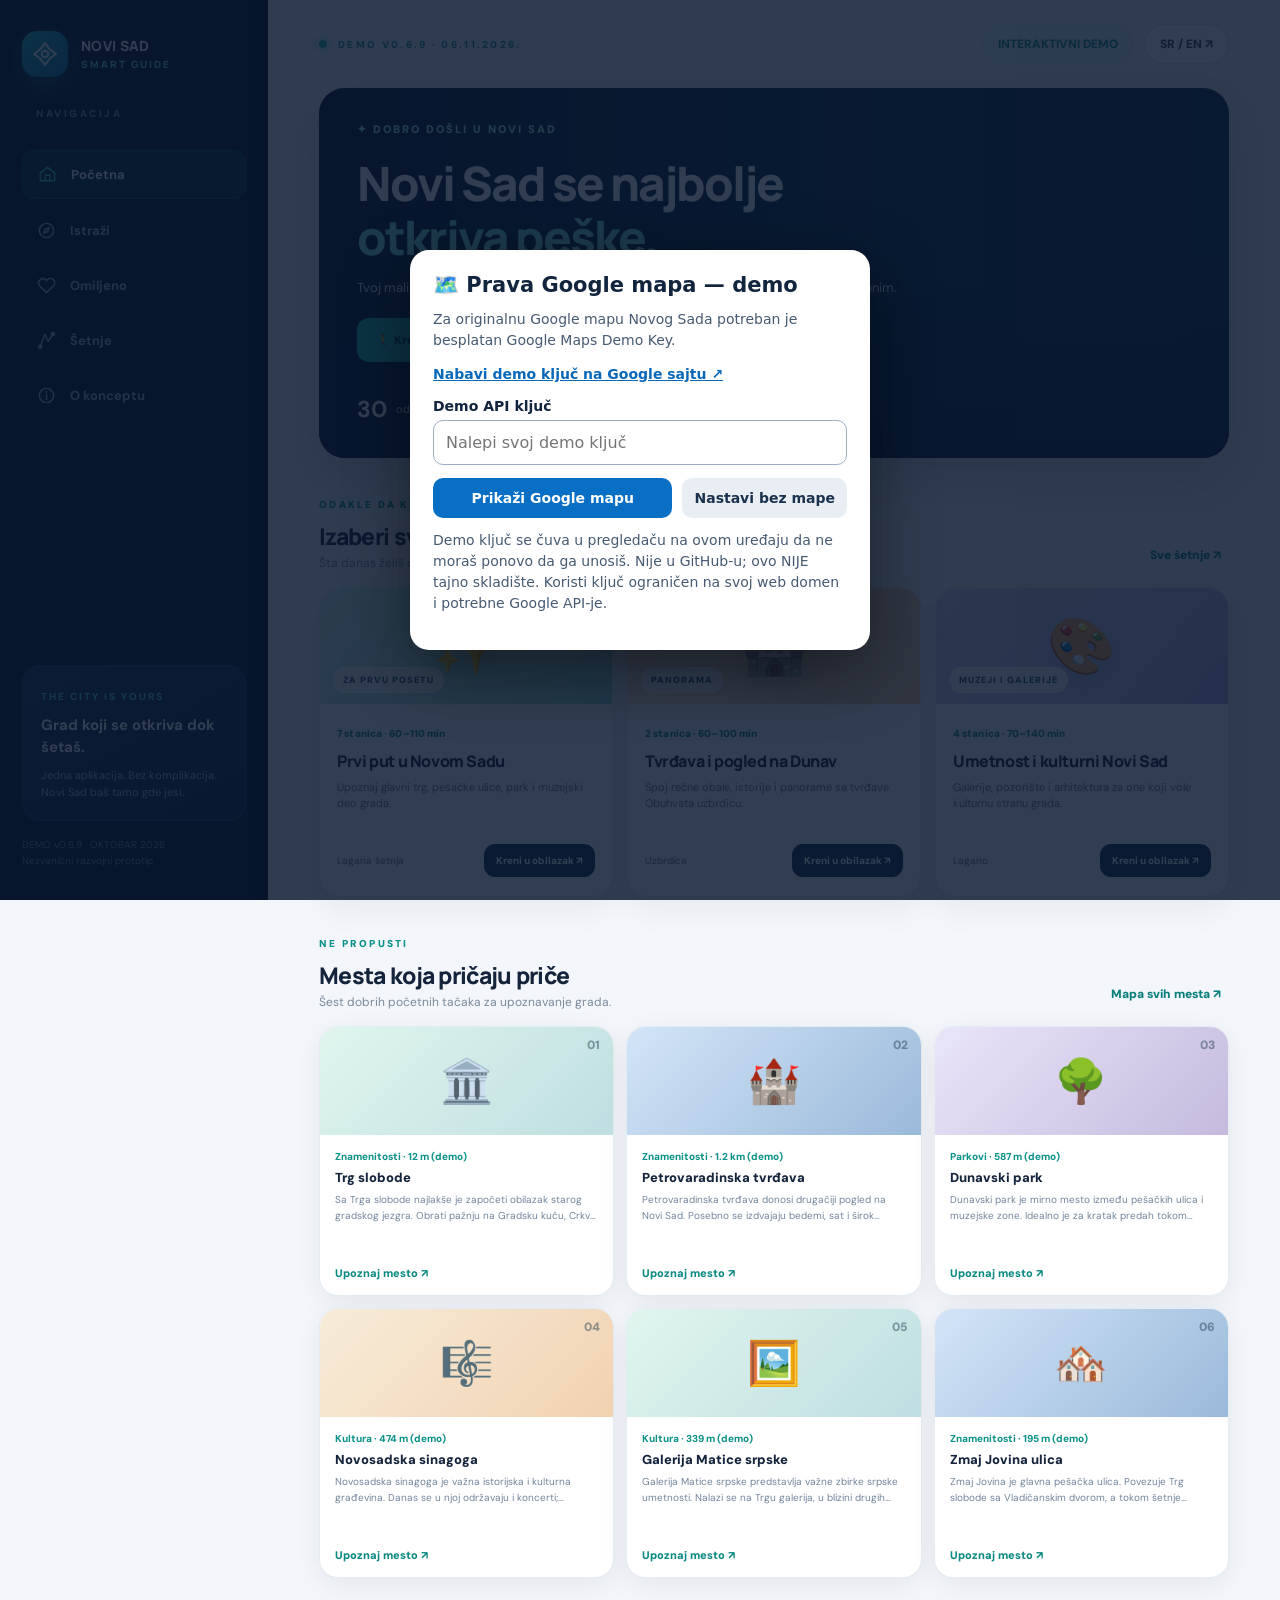
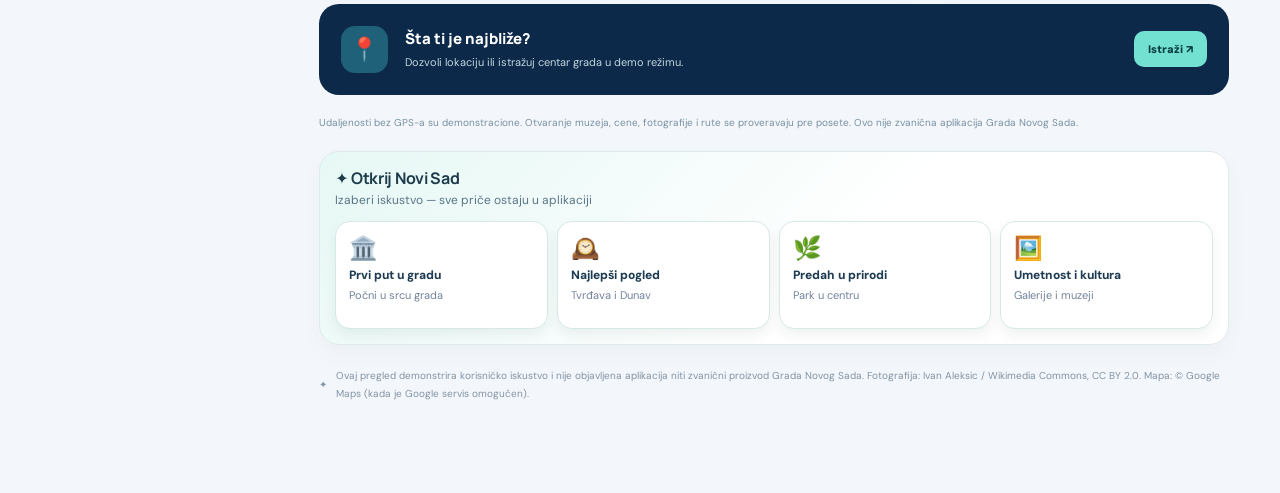
==== commit e56f9918: "Release v0.6.9 — simple tourist-first Start Walking and full-screen GPS navigation Make a single Sta" ====
--- a/index.html
+++ b/index.html
@@ -157,7 +157,7 @@
 .walk-card .route-steps{padding:10px 18px 17px}
 @media(max-width:740px){.nav-hud{gap:6px}.nav-hud .nav-reroute{padding:6px;font-size:10px}.nav-hud strong{font-size:11px}.nav-hud .nav-arrow{flex-basis:23px}.walk-card-head{padding:16px}}
 </style>
-<link rel="stylesheet" href="./discovery-v050.css?v=068" />
+<link rel="stylesheet" href="./discovery-v050.css?v=069" />
 </head>
 <body>
 <div class="app-shell">
@@ -169,10 +169,10 @@
     <div class="side-label" data-i18n="navigation">NAVIGACIJA</div>
     <nav class="nav" id="sideNav"></nav>
     <div class="sidebar-bottom"><span>THE CITY IS YOURS</span><h3 data-i18n="sideHeadline">Grad koji se otkriva dok šetaš.</h3><p data-i18n="sideText">Jedna aplikacija. Bez komplikacija. Novi Sad baš tamo gde jesi.</p></div>
-    <p class="side-foot" data-i18n="prototypeFoot">DEMO v0.6.8 · Google Maps · OKTOBAR 2026<br>Nezvanični razvojni prototip</p>
+    <p class="side-foot" data-i18n="prototypeFoot">DEMO v0.6.9 · Google Maps · OKTOBAR 2026<br>Nezvanični razvojni prototip</p>
   </aside>
   <main class="main">
-    <header class="top"><div class="top-left"><div class="dot"></div><span class="eyebrow" data-i18n="previewLabel">DEMO v0.6.8 · 06.11.2026.</span></div><div class="top-right"><span class="pill soft" data-i18n="demoLabel">INTERAKTIVNI DEMO</span><button id="langBtn" class="pill click" onclick="toggleLang()" aria-label="Promeni jezik">SR / EN ↗</button></div></header>
+    <header class="top"><div class="top-left"><div class="dot"></div><span class="eyebrow" data-i18n="previewLabel">DEMO v0.6.9 · 06.11.2026.</span></div><div class="top-right"><span class="pill soft" data-i18n="demoLabel">INTERAKTIVNI DEMO</span><button id="langBtn" class="pill click" onclick="toggleLang()" aria-label="Promeni jezik">SR / EN ↗</button></div></header>
     <div id="page"></div>
     <div class="footnote"><span>✦</span><span data-i18n="footer">Ovaj pregled demonstrira korisničko iskustvo i nije objavljena aplikacija niti zvanični proizvod Grada Novog Sada. Fotografija: Ivan Aleksic / Wikimedia Commons, CC BY 2.0. Mapa: © Google Maps (kada je Google servis omogućen).</span></div>
   </main>
@@ -197,8 +197,8 @@
   });
 }
 </script>
-<script src="./google-maps-config.js?v=068"></script>
-<script src="./google-maps-engine.js?v=068"></script>
+<script src="./google-maps-config.js?v=069"></script>
+<script src="./google-maps-engine.js?v=069"></script>
 <script>
 'use strict';
 const center={lat:45.25565,lng:19.84563};
@@ -224,8 +224,8 @@
 ];
 for(const p of [{"id":"sat","sr":"Petrovaradinski sat","en":"Petrovaradin Clock Tower","cat":"sights","emoji":"🕰️","lat":45.2527,"lng":19.8614,"descriptionSr":"Poznati sat tvrđave: velika kazaljka pokazuje sate, a mala minute.","descriptionEn":"The fortress clock: large hand shows hours, small hand minutes.","source":"https://novisad.travel/atrakcije-na-tvrdavi/","approximate":true},{"id":"muzejgrada","sr":"Muzej grada Novog Sada","en":"Novi Sad City Museum","cat":"culture","emoji":"🏺","lat":45.2525,"lng":19.8617,"descriptionSr":"Muzejske postavke na tvrđavi posvećene istoriji grada.","descriptionEn":"Museum collections about the city's heritage on the fortress.","source":"https://novisad.travel/atrakcije-na-tvrdavi/","approximate":true},{"id":"podzemlje","sr":"Podzemne vojne galerije","en":"Underground Military Galleries","cat":"culture","emoji":"🔦","lat":45.2518,"lng":19.8627,"descriptionSr":"Podzemni vojni sistem tvrđave; obilazak samo uz zvanično dostupnu posetu.","descriptionEn":"Underground defence system; access only with an official visitor tour.","source":"https://novisad.travel/atrakcije-na-tvrdavi/","approximate":true},{"id":"gradic","sr":"Petrovaradinski Gradić","en":"Petrovaradin Lower Town","cat":"sights","emoji":"🏘️","lat":45.2509,"lng":19.8652,"descriptionSr":"Barokni deo Petrovaradina ispod tvrđave.","descriptionEn":"Baroque historic lower town beneath the fortress.","source":"https://novisad.travel/novi-sad-za-jedan-dan/","approximate":true},{"id":"saborna","sr":"Saborna crkva Svetog Georgija","en":"St George Orthodox Cathedral","cat":"sights","emoji":"⛪","lat":45.2573,"lng":19.8491,"descriptionSr":"Važan deo duhovne i arhitektonske baštine starog centra.","descriptionEn":"Important cathedral of the old city centre.","source":"https://vojvodina.travel/destinacije/novi-sad/","approximate":true},{"id":"almascrkva","sr":"Almaška crkva","en":"Almaš Orthodox Church","cat":"sights","emoji":"⛪","lat":45.2614,"lng":19.8533,"descriptionSr":"Prepoznatljiva crkva u istorijskom Almaškom kraju.","descriptionEn":"An iconic church in the historic Almaš quarter.","source":"https://vojvodina.travel/destinacije/novi-sad/","approximate":true},{"id":"uspenska","sr":"Uspenska crkva","en":"Church of the Dormition","cat":"sights","emoji":"⛪","lat":45.2562,"lng":19.8416,"descriptionSr":"Istorijska crkva na obodu gradskog jezgra.","descriptionEn":"Historic Orthodox church near the old town.","source":"https://vojvodina.travel/destinacije/novi-sad/","approximate":true},{"id":"almas","sr":"Almaški kraj","en":"Almaš Neighbourhood","cat":"sights","emoji":"🏠","lat":45.262,"lng":19.853,"descriptionSr":"Stari kraj Novog Sada sa karakterističnim ulicama i istorijom.","descriptionEn":"A historic Novi Sad neighbourhood with characteristic streets.","source":"https://pocetna.novisad.travel/","approximate":true},{"id":"kej","sr":"Šetalište uz Dunav","en":"Danube Riverside Promenade","cat":"parks","emoji":"🚶","lat":45.2525,"lng":19.8556,"descriptionSr":"Šetnja uz Dunav sa pogledom na tvrđavu i mostove.","descriptionEn":"A scenic Danube walk overlooking bridges and the fortress.","source":"https://pocetna.novisad.travel/","approximate":true},{"id":"ribljapijaca","sr":"Riblja pijaca","en":"Fish Market","cat":"food","emoji":"🥕","lat":45.2582,"lng":19.851,"descriptionSr":"Tradicionalna gradska pijaca; vreme rada proveri na mestu.","descriptionEn":"Traditional market; confirm opening hours before visiting.","source":"https://novisad.travel/gastronomija/","approximate":true},{"id":"mostslobode","sr":"Most slobode","en":"Freedom Bridge","cat":"sights","emoji":"🌉","lat":45.2348,"lng":19.8487,"descriptionSr":"Gradski orijentir na Dunavu; posmatraj sa bezbedne obale.","descriptionEn":"A Danube landmark best viewed from safe public paths.","source":"https://pocetna.novisad.travel/","approximate":true},{"id":"futoskipark","sr":"Futoški park","en":"Futoški Park","cat":"parks","emoji":"🌲","lat":45.2513,"lng":19.8265,"descriptionSr":"Zeleni prostor za predah i laganu šetnju.","descriptionEn":"Leafy park for an easy stroll.","source":"https://novisad.travel/","approximate":true},{"id":"limanskipark","sr":"Limanski park","en":"Liman Park","cat":"parks","emoji":"🌳","lat":45.2416,"lng":19.8393,"descriptionSr":"Prostran gradski park za šetnju i odmor.","descriptionEn":"Spacious urban park for relaxing.","source":"https://novisad.travel/","approximate":true}]){if(!places.some(x=>x.id===p.id))places.push(p);}
 const TXT={
- sr:{navigation:'NAVIGACIJA',home:'Početna',explore:'Istraži',saved:'Omiljeno',tours:'Šetnje',about:'O konceptu',previewLabel:'DEMO v0.6.8 · 06.11.2026.',demoLabel:'INTERAKTIVNI DEMO',sideHeadline:'Grad koji se otkriva dok šetaš.',sideText:'Jedna aplikacija. Bez komplikacija. Novi Sad baš tamo gde jesi.',prototypeFoot:'DEMO v0.6.8 · OKTOBAR 2026<br>Nezvanični razvojni prototip',footer:'Ovaj pregled demonstrira korisničko iskustvo i nije objavljena aplikacija niti zvanični proizvod Grada Novog Sada. Fotografija: Ivan Aleksic / Wikimedia Commons, CC BY 2.0. Mapa: © Google Maps (kada je Google servis omogućen).',welcome:'DOBRO DOŠLI U NOVI SAD',hero:'Tvoj grad. <em>Tvoje otkriće.</em>',heroSub:'Otkrij znamenitosti, pronađi put i upoznaj Novi Sad u svom ritmu — sve na jednom mestu.',exploreBtn:'Istraži u blizini',whereBtn:'Gde sam?',quick:'Šta želiš da radiš?',seeAll:'Otvori mapu ↗',featNearby:'Istraži okolinu',featNearbyD:'Zanimljiva mesta u tvojoj blizini.',featRoute:'Odvedi me',featRouteD:'Jednostavno do odabrane lokacije.',featPlaces:'Znamenitosti',featPlacesD:'Priče i mesta koja vredi upoznati.',featFood:'Hrana i piće',featFoodD:'Lokalni ukusi i preporuke.',featEvents:'Događaji',featEventsD:'Aktuelna dešavanja u gradu.',featTours:'Gradske šetnje',featToursD:'Istraži grad korak po korak.',howWorks:'Kako će ovo raditi?',howText:'Turista ulazi u zonu zanimljive lokacije, dobija diskretno obaveštenje i bira da pročita priču ili pokrene navigaciju. Ovo je pregled koncepta; obaveštenja u pozadini razvijaju se u mobilnoj verziji.',demoNotice:'Ovo je razvojni demo: turistički vodič ima ograničen izbor lokacija, a dodatni lokali zavise od Google Places servisa kada je posebno omogućen. Postoji čitanje turističkih priča naglas u pregledaču; obaveštenja u pozadini, offline navigacija i administracija još nisu gotovi.',findTitle:'Šta je u tvojoj blizini?',findSub:'Istraži lokacije na mapi, filtriraj i otvori detalje.',all:'Sve',sights:'Znamenitosti',parks:'Parkovi',culture:'Kultura',food:'Hrana',events:'Događaji',around:'Prikaz: centar Novog Sada',mapGps:'Moja lokacija',notify:'Primer obaveštenja',rad:'Radijus',results:'Lokacije',search:'Pretraži lokacije…',metres:'od centra (demo)',details:'Detalji lokacije',walk:'Pešačka ruta',favourite:'Sačuvaj',removeFav:'Ukloni',demoGps:'Prikaz demo centra; za tvoju lokaciju odobri GPS dozvolu.',gpsDone:'Lokacija je očitana. Prikazujemo mesta oko tebe.',gpsNo:'GPS nije dostupan. Prikazujemo centar Novog Sada kao primer.',notiTitle:'Pametno obaveštenje — demonstracija',notiText:'Nalaziš se blizu Crkve Imena Marijinog. Otvori detalje ili izaberi navigaciju.',routeInfo:'Računamo pešačku rutu unutar aplikacije…',savedTitle:'Tvoja omiljena mesta',savedSub:'Sačuvane lokacije ostaju na ovom uređaju.',savedEmpty:'Još nema sačuvanih lokacija. Otvori mapu i dodirni ♡ da dodaš mesto.',toursTitle:'Predložene šetnje',toursSub:'Primeri tura koje će biti dostupne u aplikaciji.',tourLabel:'ISTRAŽI GRAD',tourName:'Centar Novog Sada',tourText:'Kratka demonstraciona šetnja kroz srce grada. Redosled stanica je primer, a ne izračunata putanja.',tourStop:'Otvori',aboutTitle:'O projektu',aboutSub:'Prvi pogled na ideju Novi Sad Smart Guide.',aboutCopy:'Novi Sad Smart Guide je zamišljen kao lokacijski svestan turistički vodič. Fokus je na jednostavnoj mapi, sadržaju u blizini, pametnim obaveštenjima, navigaciji i povratku do sačuvane baze.',roadmap:'Šta je sledeće?',roadmapDesc:'Android aplikacija sa GPS-om i geofencing testiranjem, backend i admin panel, sadržaj, offline mapa i iOS.',baseSave:'Sačuvaj ovu lokaciju kao My Base',baseSaved:'Baza je sačuvana na ovom uređaju.',baseNo:'Najpre dozvoli GPS ili izaberi demonstracioni centar.',takeBack:'Vrati me na bazu',baseMissing:'Nema sačuvane baze. Prvo je sačuvaj na mapi.',noResult:'Nema lokacija za izabrani filter.',licence:'Fotografija: Ivan Aleksic / Wikimedia Commons (CC BY 2.0).'},
- en:{navigation:'NAVIGATION',home:'Home',explore:'Explore',saved:'Saved',tours:'Walks',about:'About',previewLabel:'DEMO v0.6.8 · OCT 30, 2026',demoLabel:'INTERACTIVE DEMO',sideHeadline:'The city reveals itself as you walk.',sideText:'One app. No hassle. Discover Novi Sad wherever you are.',prototypeFoot:'DEMO v0.6.8 · OCTOBER 2026<br>Unofficial development prototype',footer:'This preview illustrates the user experience. It is not a published app or an official product of the City of Novi Sad. Photo: Ivan Aleksic / Wikimedia Commons, CC BY 2.0. Map: © Google Maps (when enabled).',welcome:'WELCOME TO NOVI SAD',hero:'Your city. <em>Your discovery.</em>',heroSub:'Discover landmarks, find your way and explore Novi Sad at your own pace — all in one place.',exploreBtn:'Explore nearby',whereBtn:'Where am I?',quick:'What would you like to do?',seeAll:'Open map ↗',featNearby:'Explore nearby',featNearbyD:'Interesting places around you.',featRoute:'Take me there',featRouteD:'Find your way to a destination.',featPlaces:'Places to see',featPlacesD:'Stories and sights worth discovering.',featFood:'Food & drink',featFoodD:'Local flavours and recommendations.',featEvents:'Events',featEventsD:'What is happening around the city.',featTours:'Walks & tours',featToursD:'Discover the city step by step.',howWorks:'How will it work?',howText:'As visitors approach a landmark, they receive a discreet notification and can read the story or start navigation. This is a concept preview; background notifications will be built in the native app.',demoNotice:'Development demo: the tourist guide has a limited curated list, and nearby businesses require separately enabled Google Places. In-browser text-to-speech is available for landmark stories; background GPS alerts, offline routing and administration are not complete.',findTitle:'What is near you?',findSub:'Explore places on the map, filter and open details.',all:'All',sights:'Landmarks',parks:'Parks',culture:'Culture',food:'Food',events:'Events',around:'Showing: Novi Sad centre',mapGps:'My location',notify:'Preview notification',rad:'Radius',results:'Places',search:'Search places…',metres:'from demo centre',details:'Place details',walk:'Walking directions',favourite:'Save',removeFav:'Remove',demoGps:'Showing demo centre; grant GPS permission to use your location.',gpsDone:'Your location was found. Showing places around you.',gpsNo:'GPS unavailable. Using Novi Sad centre for demo.',notiTitle:'Smart location alert — demonstration',notiText:'You are near the Name of Mary Church. Open details or choose navigation.',routeInfo:'Calculating a walking route inside the app…',savedTitle:'Your saved places',savedSub:'Saved places stay on this device.',savedEmpty:'Nothing saved yet. Open the map and tap ♡ to save a place.',toursTitle:'Suggested city walks',toursSub:'Examples of tours planned for the app.',tourLabel:'EXPLORE THE CITY',tourName:'Central Novi Sad',tourText:'A sample walk through the heart of the city. Stop order is illustrative, not a calculated route.',tourStop:'Open',aboutTitle:'About the project',aboutSub:'A first look at the Novi Sad Smart Guide concept.',aboutCopy:'Novi Sad Smart Guide is planned as a location-aware city companion. It focuses on nearby content, smart alerts, directions, and an easy way back to a saved place.',roadmap:'What comes next?',roadmapDesc:'Android GPS and geofencing, backend and admin panel, curated content, offline maps and iOS.',baseSave:'Save this position as My Base',baseSaved:'Your base was saved on this device.',baseNo:'First allow GPS access or use the demonstration centre.',takeBack:'Take me back to My Base',baseMissing:'No base saved yet. Save your position first.',noResult:'No places in this filter.',licence:'Photo: Ivan Aleksic / Wikimedia Commons (CC BY 2.0).'}
+ sr:{navigation:'NAVIGACIJA',home:'Početna',explore:'Istraži',saved:'Omiljeno',tours:'Šetnje',about:'O konceptu',previewLabel:'DEMO v0.6.9 · 06.11.2026.',demoLabel:'INTERAKTIVNI DEMO',sideHeadline:'Grad koji se otkriva dok šetaš.',sideText:'Jedna aplikacija. Bez komplikacija. Novi Sad baš tamo gde jesi.',prototypeFoot:'DEMO v0.6.9 · OKTOBAR 2026<br>Nezvanični razvojni prototip',footer:'Ovaj pregled demonstrira korisničko iskustvo i nije objavljena aplikacija niti zvanični proizvod Grada Novog Sada. Fotografija: Ivan Aleksic / Wikimedia Commons, CC BY 2.0. Mapa: © Google Maps (kada je Google servis omogućen).',welcome:'DOBRO DOŠLI U NOVI SAD',hero:'Tvoj grad. <em>Tvoje otkriće.</em>',heroSub:'Otkrij znamenitosti, pronađi put i upoznaj Novi Sad u svom ritmu — sve na jednom mestu.',exploreBtn:'Istraži u blizini',whereBtn:'Gde sam?',quick:'Šta želiš da radiš?',seeAll:'Otvori mapu ↗',featNearby:'Istraži okolinu',featNearbyD:'Zanimljiva mesta u tvojoj blizini.',featRoute:'Odvedi me',featRouteD:'Jednostavno do odabrane lokacije.',featPlaces:'Znamenitosti',featPlacesD:'Priče i mesta koja vredi upoznati.',featFood:'Hrana i piće',featFoodD:'Lokalni ukusi i preporuke.',featEvents:'Događaji',featEventsD:'Aktuelna dešavanja u gradu.',featTours:'Gradske šetnje',featToursD:'Istraži grad korak po korak.',howWorks:'Kako će ovo raditi?',howText:'Turista ulazi u zonu zanimljive lokacije, dobija diskretno obaveštenje i bira da pročita priču ili pokrene navigaciju. Ovo je pregled koncepta; obaveštenja u pozadini razvijaju se u mobilnoj verziji.',demoNotice:'Ovo je razvojni demo: turistički vodič ima ograničen izbor lokacija, a dodatni lokali zavise od Google Places servisa kada je posebno omogućen. Postoji čitanje turističkih priča naglas u pregledaču; obaveštenja u pozadini, offline navigacija i administracija još nisu gotovi.',findTitle:'Šta je u tvojoj blizini?',findSub:'Istraži lokacije na mapi, filtriraj i otvori detalje.',all:'Sve',sights:'Znamenitosti',parks:'Parkovi',culture:'Kultura',food:'Hrana',events:'Događaji',around:'Prikaz: centar Novog Sada',mapGps:'Moja lokacija',notify:'Primer obaveštenja',rad:'Radijus',results:'Lokacije',search:'Pretraži lokacije…',metres:'od centra (demo)',details:'Detalji lokacije',walk:'Pešačka ruta',favourite:'Sačuvaj',removeFav:'Ukloni',demoGps:'Prikaz demo centra; za tvoju lokaciju odobri GPS dozvolu.',gpsDone:'Lokacija je očitana. Prikazujemo mesta oko tebe.',gpsNo:'GPS nije dostupan. Prikazujemo centar Novog Sada kao primer.',notiTitle:'Pametno obaveštenje — demonstracija',notiText:'Nalaziš se blizu Crkve Imena Marijinog. Otvori detalje ili izaberi navigaciju.',routeInfo:'Računamo pešačku rutu unutar aplikacije…',savedTitle:'Tvoja omiljena mesta',savedSub:'Sačuvane lokacije ostaju na ovom uređaju.',savedEmpty:'Još nema sačuvanih lokacija. Otvori mapu i dodirni ♡ da dodaš mesto.',toursTitle:'Predložene šetnje',toursSub:'Primeri tura koje će biti dostupne u aplikaciji.',tourLabel:'ISTRAŽI GRAD',tourName:'Centar Novog Sada',tourText:'Kratka demonstraciona šetnja kroz srce grada. Redosled stanica je primer, a ne izračunata putanja.',tourStop:'Otvori',aboutTitle:'O projektu',aboutSub:'Prvi pogled na ideju Novi Sad Smart Guide.',aboutCopy:'Novi Sad Smart Guide je zamišljen kao lokacijski svestan turistički vodič. Fokus je na jednostavnoj mapi, sadržaju u blizini, pametnim obaveštenjima, navigaciji i povratku do sačuvane baze.',roadmap:'Šta je sledeće?',roadmapDesc:'Android aplikacija sa GPS-om i geofencing testiranjem, backend i admin panel, sadržaj, offline mapa i iOS.',baseSave:'Sačuvaj ovu lokaciju kao My Base',baseSaved:'Baza je sačuvana na ovom uređaju.',baseNo:'Najpre dozvoli GPS ili izaberi demonstracioni centar.',takeBack:'Vrati me na bazu',baseMissing:'Nema sačuvane baze. Prvo je sačuvaj na mapi.',noResult:'Nema lokacija za izabrani filter.',licence:'Fotografija: Ivan Aleksic / Wikimedia Commons (CC BY 2.0).'},
+ en:{navigation:'NAVIGATION',home:'Home',explore:'Explore',saved:'Saved',tours:'Walks',about:'About',previewLabel:'DEMO v0.6.9 · OCT 30, 2026',demoLabel:'INTERACTIVE DEMO',sideHeadline:'The city reveals itself as you walk.',sideText:'One app. No hassle. Discover Novi Sad wherever you are.',prototypeFoot:'DEMO v0.6.9 · OCTOBER 2026<br>Unofficial development prototype',footer:'This preview illustrates the user experience. It is not a published app or an official product of the City of Novi Sad. Photo: Ivan Aleksic / Wikimedia Commons, CC BY 2.0. Map: © Google Maps (when enabled).',welcome:'WELCOME TO NOVI SAD',hero:'Your city. <em>Your discovery.</em>',heroSub:'Discover landmarks, find your way and explore Novi Sad at your own pace — all in one place.',exploreBtn:'Explore nearby',whereBtn:'Where am I?',quick:'What would you like to do?',seeAll:'Open map ↗',featNearby:'Explore nearby',featNearbyD:'Interesting places around you.',featRoute:'Take me there',featRouteD:'Find your way to a destination.',featPlaces:'Places to see',featPlacesD:'Stories and sights worth discovering.',featFood:'Food & drink',featFoodD:'Local flavours and recommendations.',featEvents:'Events',featEventsD:'What is happening around the city.',featTours:'Walks & tours',featToursD:'Discover the city step by step.',howWorks:'How will it work?',howText:'As visitors approach a landmark, they receive a discreet notification and can read the story or start navigation. This is a concept preview; background notifications will be built in the native app.',demoNotice:'Development demo: the tourist guide has a limited curated list, and nearby businesses require separately enabled Google Places. In-browser text-to-speech is available for landmark stories; background GPS alerts, offline routing and administration are not complete.',findTitle:'What is near you?',findSub:'Explore places on the map, filter and open details.',all:'All',sights:'Landmarks',parks:'Parks',culture:'Culture',food:'Food',events:'Events',around:'Showing: Novi Sad centre',mapGps:'My location',notify:'Preview notification',rad:'Radius',results:'Places',search:'Search places…',metres:'from demo centre',details:'Place details',walk:'Walking directions',favourite:'Save',removeFav:'Remove',demoGps:'Showing demo centre; grant GPS permission to use your location.',gpsDone:'Your location was found. Showing places around you.',gpsNo:'GPS unavailable. Using Novi Sad centre for demo.',notiTitle:'Smart location alert — demonstration',notiText:'You are near the Name of Mary Church. Open details or choose navigation.',routeInfo:'Calculating a walking route inside the app…',savedTitle:'Your saved places',savedSub:'Saved places stay on this device.',savedEmpty:'Nothing saved yet. Open the map and tap ♡ to save a place.',toursTitle:'Suggested city walks',toursSub:'Examples of tours planned for the app.',tourLabel:'EXPLORE THE CITY',tourName:'Central Novi Sad',tourText:'A sample walk through the heart of the city. Stop order is illustrative, not a calculated route.',tourStop:'Open',aboutTitle:'About the project',aboutSub:'A first look at the Novi Sad Smart Guide concept.',aboutCopy:'Novi Sad Smart Guide is planned as a location-aware city companion. It focuses on nearby content, smart alerts, directions, and an easy way back to a saved place.',roadmap:'What comes next?',roadmapDesc:'Android GPS and geofencing, backend and admin panel, curated content, offline maps and iOS.',baseSave:'Save this position as My Base',baseSaved:'Your base was saved on this device.',baseNo:'First allow GPS access or use the demonstration centre.',takeBack:'Take me back to My Base',baseMissing:'No base saved yet. Save your position first.',noResult:'No places in this filter.',licence:'Photo: Ivan Aleksic / Wikimedia Commons (CC BY 2.0).'}
 };
 const icons={home:'<path d="m3 10 9-7 9 7v10H3z"/><path d="M9 20v-7h6v7"/>',explore:'<circle cx="12" cy="12" r="9"/><path d="m15.5 8.5-2.1 4.9-4.9 2.1 2.1-4.9z"/>',saved:'<path d="M20.8 4.6a5.4 5.4 0 0 0-7.6 0L12 5.8l-1.2-1.2a5.4 5.4 0 0 0-7.6 7.6L12 21l8.8-8.8a5.4 5.4 0 0 0 0-7.6Z"/>',tours:'<path d="M4 20 10 4l4 9 6-9"/><circle cx="4" cy="20" r="2"/><circle cx="20" cy="4" r="2"/>',about:'<circle cx="12" cy="12" r="9"/><path d="M12 11v6m0-10v1"/>'};
 const svg=i=>`<svg viewBox="0 0 24 24" fill="none" stroke="currentColor" stroke-linecap="round" stroke-linejoin="round" stroke-width="1.8" aria-hidden="true">${icons[i]}</svg>`;
@@ -719,14 +719,15 @@
 function showUnavailable(cat){state.cat=cat;showPage('explore');showToast(t('demoNotice'));}
 document.addEventListener('keydown',e=>{if(e.key==='Escape')closeModal()});document.addEventListener('visibilitychange',()=>{if(document.hidden){if(state.liveWatchId!==null)stopLiveRadar();stopRouteTracking()}});render();window.addEventListener('load',()=>setTimeout(autoLocateOnOpen,350));
 </script>
-<script src="./google-routing-ui.js?v=068"></script>
-<script src="./google-places-ui.js?v=068"></script>
-<link rel="stylesheet" href="./google-maps.css?v=068" />
-<script src="./discovery-v050.js?v=068"></script>
-<link rel="stylesheet" href="./discovery-v051.css?v=068" />
-<script src="./discovery-v051.js?v=068"></script>
-<link rel="stylesheet" href="./attractions-guide-v062.css?v=068" />
-<link rel="stylesheet" href="./tour-session-v067.css?v=068" />
-<script src="./attractions-guide-v062.js?v=068"></script>
+<script src="./google-routing-ui.js?v=069"></script>
+<script src="./google-places-ui.js?v=069"></script>
+<link rel="stylesheet" href="./google-maps.css?v=069" />
+<script src="./discovery-v050.js?v=069"></script>
+<link rel="stylesheet" href="./discovery-v051.css?v=069" />
+<script src="./discovery-v051.js?v=069"></script>
+<link rel="stylesheet" href="./attractions-guide-v062.css?v=069" />
+<link rel="stylesheet" href="./tour-session-v067.css?v=069" />
+<link rel="stylesheet" href="./walk-mode-v069.css?v=069" />
+<script src="./attractions-guide-v062.js?v=069"></script>
 </body>
 </html>
--- a/walk-mode-v069.css
+++ b/walk-mode-v069.css
@@ -0,0 +1,84 @@
+/* Novi Sad Smart Guide v0.6.9 — tourist-first, immersive foreground walking navigation. */
+.tour-preview-lead{margin-top:12px}
+.tour-start-button{display:block;width:100%;min-height:52px;border:0;border-radius:13px;
+ background:#123b60;color:#fff;font-size:15px;font-weight:850;letter-spacing:.15px;
+ font-family:inherit;cursor:pointer;box-shadow:0 6px 16px #0f46672b}
+.tour-start-button:focus-visible,.nssg-walk-hud button:focus-visible{outline:3px solid #05b5a9;outline-offset:2px}
+.tour-preview-loading{display:block;text-align:center;padding:10px;font-size:13px;font-weight:700;color:#356879}
+.nssg-walk-hud.hidden{display:none!important}
+.nssg-walk-hud{position:absolute;z-index:850;inset:0;display:flex;flex-direction:column;justify-content:space-between;
+ padding:calc(12px + env(safe-area-inset-top)) max(12px,env(safe-area-inset-right))
+ calc(38px + env(safe-area-inset-bottom)) max(12px,env(safe-area-inset-left));
+ pointer-events:none;font-family:inherit}
+.nssg-walk-top,.nssg-walk-bottom{pointer-events:auto;background:#fffffff5;
+ border:1px solid #d7e5e9;box-shadow:0 12px 40px #102e4b39;backdrop-filter:blur(10px);border-radius:19px}
+.nssg-walk-top{display:flex;align-items:center;gap:12px;padding:13px}
+.nssg-walk-turn{display:flex;align-items:center;gap:11px;min-width:0;flex:1}
+.nssg-walk-arrow{display:grid;place-items:center;width:46px;height:46px;flex:none;border-radius:13px;
+ background:#113a60;color:white;font-size:28px;line-height:1}
+.nssg-walk-turn-copy{display:flex;flex-direction:column;gap:4px;min-width:0}
+.nssg-walk-turn-copy strong{color:#102f50;font-size:15px;line-height:1.25;overflow-wrap:anywhere;
+ display:-webkit-box;-webkit-line-clamp:2;-webkit-box-orient:vertical;overflow:hidden}
+.nssg-walk-turn-copy small{color:#56758b;font-size:12px;line-height:1.2}
+.nssg-walk-hud button{border:0;border-radius:12px;min-height:44px;font-family:inherit;font-weight:850;cursor:pointer}
+.nssg-walk-pause{padding:9px 13px;color:#1a526b;background:#e9f4f3;flex:none;font-size:12px}
+.nssg-walk-bottom{padding:13px;display:flex;flex-direction:column;gap:12px}
+.nssg-walk-target{display:flex;align-items:center;justify-content:space-between;gap:10px}
+.nssg-walk-target>div{min-width:0;display:flex;flex-direction:column;gap:4px}
+.nssg-walk-kicker{font-weight:850;color:#008b7f;font-size:10px;letter-spacing:.45px}
+.nssg-walk-target strong{font-size:16px;line-height:1.25;color:#102f50;overflow-wrap:anywhere}
+.nssg-walk-target small{font-size:11px;color:#5c7888}
+.nssg-walk-target p{margin:5px 0 0;color:#324d65;font-size:12px;line-height:1.45}
+.nssg-walk-target p.hidden{display:none}
+.nssg-walk-recenter{flex:none;min-width:45px;padding:9px;font-size:24px;color:#fff;background:#143b61}
+.nssg-walk-buttons{display:grid;grid-template-columns:1.1fr 1fr .8fr;gap:8px}
+.nssg-walk-buttons button{padding:11px 9px;font-size:12px;color:#155366;background:#eaf5f2}
+.nssg-walk-buttons .nssg-walk-primary{background:#123b60;color:white}
+.nssg-walk-buttons button:disabled{opacity:.6;cursor:not-allowed}
+body.nssg-guided-active{overflow:hidden!important;overscroll-behavior:none}
+body.nssg-guided-active .discovery-map-wrap.map-wrap.calm-map{
+ position:fixed!important;top:0!important;left:0!important;right:0!important;bottom:0!important;
+ width:100vw!important;height:100dvh!important;max-width:none!important;max-height:none!important;
+ min-height:100dvh!important;border:0!important;border-radius:0!important;margin:0!important;
+ z-index:1200!important;box-shadow:none!important;overflow:hidden!important}
+body.nssg-guided-active .discovery-map-wrap #map{height:100%!important;width:100%!important}
+body.nssg-guided-active .calm-map .tour-overview-panel,
+body.nssg-guided-active .calm-map #routePanel,
+body.nssg-guided-active .calm-map #routeRestore,
+body.nssg-guided-active .calm-map #navHud,
+body.nssg-guided-active .calm-map .discovery-map-quick,
+body.nssg-guided-active .calm-map .raster-zoom,
+body.nssg-guided-active .calm-map .heading-controls,
+body.nssg-guided-active .calm-map .heading-status,
+body.nssg-guided-active .calm-map .map-badge,
+body.nssg-guided-active .calm-map .gps-accuracy,
+body.nssg-guided-active .calm-map .discovery-map-tray{display:none!important}
+body.nssg-guided-active .calm-map .nssg-walk-hud:not(.hidden){display:flex}
+@media(max-width:740px){
+ .nssg-walk-hud{padding:calc(8px + env(safe-area-inset-top)) 10px calc(38px + env(safe-area-inset-bottom))}
+ .nssg-walk-top{padding:10px;gap:8px;border-radius:15px}
+ .nssg-walk-arrow{width:43px;height:43px;border-radius:11px}
+ .nssg-walk-turn-copy strong{font-size:14px}
+ .nssg-walk-pause{padding:8px 9px}
+ .nssg-walk-bottom{padding:12px;border-radius:16px}
+ .nssg-walk-buttons{gap:7px}
+ .nssg-walk-buttons button{min-height:46px;padding:9px 6px;font-size:12px}
+}
+@media(max-width:350px){
+ .nssg-walk-top{gap:6px}
+ .nssg-walk-turn-copy strong{font-size:12px}
+ .nssg-walk-bottom{padding:10px}
+ .nssg-walk-buttons button{font-size:11px}
+}
+@media(prefers-reduced-motion:reduce){.nssg-walk-hud{scroll-behavior:auto}}
+
+/* Planning should never occupy most of the map either. */
+.calm-map .tour-overview-panel{max-height:min(47dvh,330px);overflow:auto}
+.tour-extra-options{margin-top:9px;border-top:1px solid #e2edf0;padding-top:7px}
+.tour-extra-options summary{cursor:pointer;display:inline-block;font-size:11px;font-weight:800;color:#316a7b;
+ min-height:30px;padding:7px 12px;border-radius:9px;background:#eef7f5;list-style:none}
+.tour-extra-options summary::-webkit-details-marker{display:none}
+.tour-extra-options summary:focus-visible{outline:3px solid #0da}
+.tour-extra-options:not([open]) .tour-overview-actions{display:none}
+.tour-extra-options[open] .tour-overview-actions{display:flex}
+@media(max-width:740px){.calm-map .tour-overview-panel{max-height:min(43dvh,320px)}}
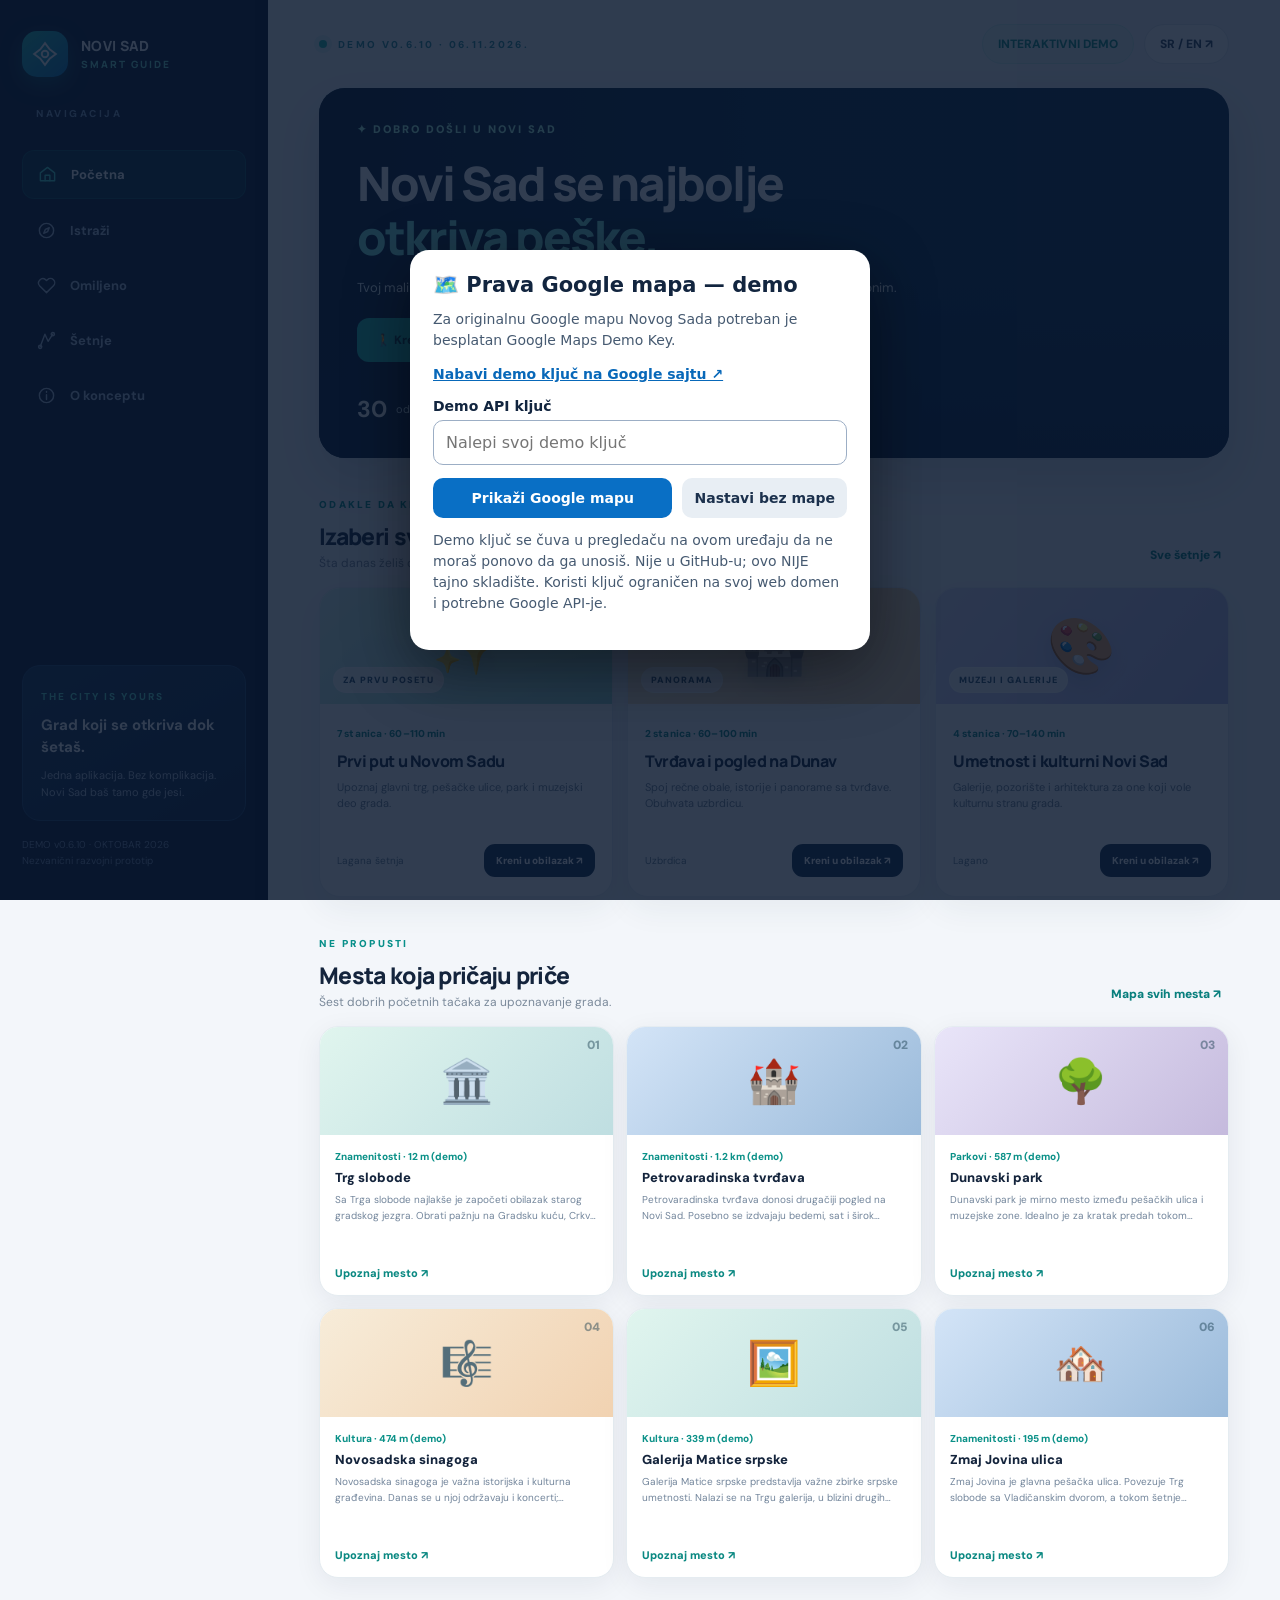
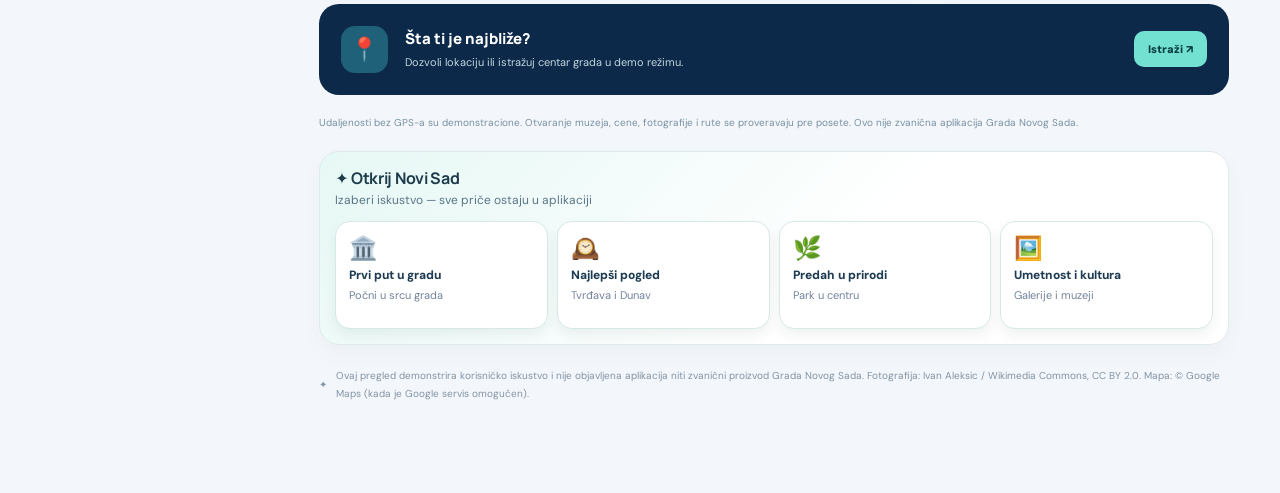
==== commit 37114069: "Release v0.6.10 — fix Show on Map trapping tourists in fullscreen mode When a landmark's Show on Map" ====
--- a/index.html
+++ b/index.html
@@ -157,7 +157,7 @@
 .walk-card .route-steps{padding:10px 18px 17px}
 @media(max-width:740px){.nav-hud{gap:6px}.nav-hud .nav-reroute{padding:6px;font-size:10px}.nav-hud strong{font-size:11px}.nav-hud .nav-arrow{flex-basis:23px}.walk-card-head{padding:16px}}
 </style>
-<link rel="stylesheet" href="./discovery-v050.css?v=069" />
+<link rel="stylesheet" href="./discovery-v050.css?v=070" />
 </head>
 <body>
 <div class="app-shell">
@@ -169,10 +169,10 @@
     <div class="side-label" data-i18n="navigation">NAVIGACIJA</div>
     <nav class="nav" id="sideNav"></nav>
     <div class="sidebar-bottom"><span>THE CITY IS YOURS</span><h3 data-i18n="sideHeadline">Grad koji se otkriva dok šetaš.</h3><p data-i18n="sideText">Jedna aplikacija. Bez komplikacija. Novi Sad baš tamo gde jesi.</p></div>
-    <p class="side-foot" data-i18n="prototypeFoot">DEMO v0.6.9 · Google Maps · OKTOBAR 2026<br>Nezvanični razvojni prototip</p>
+    <p class="side-foot" data-i18n="prototypeFoot">DEMO v0.6.10 · Google Maps · OKTOBAR 2026<br>Nezvanični razvojni prototip</p>
   </aside>
   <main class="main">
-    <header class="top"><div class="top-left"><div class="dot"></div><span class="eyebrow" data-i18n="previewLabel">DEMO v0.6.9 · 06.11.2026.</span></div><div class="top-right"><span class="pill soft" data-i18n="demoLabel">INTERAKTIVNI DEMO</span><button id="langBtn" class="pill click" onclick="toggleLang()" aria-label="Promeni jezik">SR / EN ↗</button></div></header>
+    <header class="top"><div class="top-left"><div class="dot"></div><span class="eyebrow" data-i18n="previewLabel">DEMO v0.6.10 · 06.11.2026.</span></div><div class="top-right"><span class="pill soft" data-i18n="demoLabel">INTERAKTIVNI DEMO</span><button id="langBtn" class="pill click" onclick="toggleLang()" aria-label="Promeni jezik">SR / EN ↗</button></div></header>
     <div id="page"></div>
     <div class="footnote"><span>✦</span><span data-i18n="footer">Ovaj pregled demonstrira korisničko iskustvo i nije objavljena aplikacija niti zvanični proizvod Grada Novog Sada. Fotografija: Ivan Aleksic / Wikimedia Commons, CC BY 2.0. Mapa: © Google Maps (kada je Google servis omogućen).</span></div>
   </main>
@@ -197,8 +197,8 @@
   });
 }
 </script>
-<script src="./google-maps-config.js?v=069"></script>
-<script src="./google-maps-engine.js?v=069"></script>
+<script src="./google-maps-config.js?v=070"></script>
+<script src="./google-maps-engine.js?v=070"></script>
 <script>
 'use strict';
 const center={lat:45.25565,lng:19.84563};
@@ -224,8 +224,8 @@
 ];
 for(const p of [{"id":"sat","sr":"Petrovaradinski sat","en":"Petrovaradin Clock Tower","cat":"sights","emoji":"🕰️","lat":45.2527,"lng":19.8614,"descriptionSr":"Poznati sat tvrđave: velika kazaljka pokazuje sate, a mala minute.","descriptionEn":"The fortress clock: large hand shows hours, small hand minutes.","source":"https://novisad.travel/atrakcije-na-tvrdavi/","approximate":true},{"id":"muzejgrada","sr":"Muzej grada Novog Sada","en":"Novi Sad City Museum","cat":"culture","emoji":"🏺","lat":45.2525,"lng":19.8617,"descriptionSr":"Muzejske postavke na tvrđavi posvećene istoriji grada.","descriptionEn":"Museum collections about the city's heritage on the fortress.","source":"https://novisad.travel/atrakcije-na-tvrdavi/","approximate":true},{"id":"podzemlje","sr":"Podzemne vojne galerije","en":"Underground Military Galleries","cat":"culture","emoji":"🔦","lat":45.2518,"lng":19.8627,"descriptionSr":"Podzemni vojni sistem tvrđave; obilazak samo uz zvanično dostupnu posetu.","descriptionEn":"Underground defence system; access only with an official visitor tour.","source":"https://novisad.travel/atrakcije-na-tvrdavi/","approximate":true},{"id":"gradic","sr":"Petrovaradinski Gradić","en":"Petrovaradin Lower Town","cat":"sights","emoji":"🏘️","lat":45.2509,"lng":19.8652,"descriptionSr":"Barokni deo Petrovaradina ispod tvrđave.","descriptionEn":"Baroque historic lower town beneath the fortress.","source":"https://novisad.travel/novi-sad-za-jedan-dan/","approximate":true},{"id":"saborna","sr":"Saborna crkva Svetog Georgija","en":"St George Orthodox Cathedral","cat":"sights","emoji":"⛪","lat":45.2573,"lng":19.8491,"descriptionSr":"Važan deo duhovne i arhitektonske baštine starog centra.","descriptionEn":"Important cathedral of the old city centre.","source":"https://vojvodina.travel/destinacije/novi-sad/","approximate":true},{"id":"almascrkva","sr":"Almaška crkva","en":"Almaš Orthodox Church","cat":"sights","emoji":"⛪","lat":45.2614,"lng":19.8533,"descriptionSr":"Prepoznatljiva crkva u istorijskom Almaškom kraju.","descriptionEn":"An iconic church in the historic Almaš quarter.","source":"https://vojvodina.travel/destinacije/novi-sad/","approximate":true},{"id":"uspenska","sr":"Uspenska crkva","en":"Church of the Dormition","cat":"sights","emoji":"⛪","lat":45.2562,"lng":19.8416,"descriptionSr":"Istorijska crkva na obodu gradskog jezgra.","descriptionEn":"Historic Orthodox church near the old town.","source":"https://vojvodina.travel/destinacije/novi-sad/","approximate":true},{"id":"almas","sr":"Almaški kraj","en":"Almaš Neighbourhood","cat":"sights","emoji":"🏠","lat":45.262,"lng":19.853,"descriptionSr":"Stari kraj Novog Sada sa karakterističnim ulicama i istorijom.","descriptionEn":"A historic Novi Sad neighbourhood with characteristic streets.","source":"https://pocetna.novisad.travel/","approximate":true},{"id":"kej","sr":"Šetalište uz Dunav","en":"Danube Riverside Promenade","cat":"parks","emoji":"🚶","lat":45.2525,"lng":19.8556,"descriptionSr":"Šetnja uz Dunav sa pogledom na tvrđavu i mostove.","descriptionEn":"A scenic Danube walk overlooking bridges and the fortress.","source":"https://pocetna.novisad.travel/","approximate":true},{"id":"ribljapijaca","sr":"Riblja pijaca","en":"Fish Market","cat":"food","emoji":"🥕","lat":45.2582,"lng":19.851,"descriptionSr":"Tradicionalna gradska pijaca; vreme rada proveri na mestu.","descriptionEn":"Traditional market; confirm opening hours before visiting.","source":"https://novisad.travel/gastronomija/","approximate":true},{"id":"mostslobode","sr":"Most slobode","en":"Freedom Bridge","cat":"sights","emoji":"🌉","lat":45.2348,"lng":19.8487,"descriptionSr":"Gradski orijentir na Dunavu; posmatraj sa bezbedne obale.","descriptionEn":"A Danube landmark best viewed from safe public paths.","source":"https://pocetna.novisad.travel/","approximate":true},{"id":"futoskipark","sr":"Futoški park","en":"Futoški Park","cat":"parks","emoji":"🌲","lat":45.2513,"lng":19.8265,"descriptionSr":"Zeleni prostor za predah i laganu šetnju.","descriptionEn":"Leafy park for an easy stroll.","source":"https://novisad.travel/","approximate":true},{"id":"limanskipark","sr":"Limanski park","en":"Liman Park","cat":"parks","emoji":"🌳","lat":45.2416,"lng":19.8393,"descriptionSr":"Prostran gradski park za šetnju i odmor.","descriptionEn":"Spacious urban park for relaxing.","source":"https://novisad.travel/","approximate":true}]){if(!places.some(x=>x.id===p.id))places.push(p);}
 const TXT={
- sr:{navigation:'NAVIGACIJA',home:'Početna',explore:'Istraži',saved:'Omiljeno',tours:'Šetnje',about:'O konceptu',previewLabel:'DEMO v0.6.9 · 06.11.2026.',demoLabel:'INTERAKTIVNI DEMO',sideHeadline:'Grad koji se otkriva dok šetaš.',sideText:'Jedna aplikacija. Bez komplikacija. Novi Sad baš tamo gde jesi.',prototypeFoot:'DEMO v0.6.9 · OKTOBAR 2026<br>Nezvanični razvojni prototip',footer:'Ovaj pregled demonstrira korisničko iskustvo i nije objavljena aplikacija niti zvanični proizvod Grada Novog Sada. Fotografija: Ivan Aleksic / Wikimedia Commons, CC BY 2.0. Mapa: © Google Maps (kada je Google servis omogućen).',welcome:'DOBRO DOŠLI U NOVI SAD',hero:'Tvoj grad. <em>Tvoje otkriće.</em>',heroSub:'Otkrij znamenitosti, pronađi put i upoznaj Novi Sad u svom ritmu — sve na jednom mestu.',exploreBtn:'Istraži u blizini',whereBtn:'Gde sam?',quick:'Šta želiš da radiš?',seeAll:'Otvori mapu ↗',featNearby:'Istraži okolinu',featNearbyD:'Zanimljiva mesta u tvojoj blizini.',featRoute:'Odvedi me',featRouteD:'Jednostavno do odabrane lokacije.',featPlaces:'Znamenitosti',featPlacesD:'Priče i mesta koja vredi upoznati.',featFood:'Hrana i piće',featFoodD:'Lokalni ukusi i preporuke.',featEvents:'Događaji',featEventsD:'Aktuelna dešavanja u gradu.',featTours:'Gradske šetnje',featToursD:'Istraži grad korak po korak.',howWorks:'Kako će ovo raditi?',howText:'Turista ulazi u zonu zanimljive lokacije, dobija diskretno obaveštenje i bira da pročita priču ili pokrene navigaciju. Ovo je pregled koncepta; obaveštenja u pozadini razvijaju se u mobilnoj verziji.',demoNotice:'Ovo je razvojni demo: turistički vodič ima ograničen izbor lokacija, a dodatni lokali zavise od Google Places servisa kada je posebno omogućen. Postoji čitanje turističkih priča naglas u pregledaču; obaveštenja u pozadini, offline navigacija i administracija još nisu gotovi.',findTitle:'Šta je u tvojoj blizini?',findSub:'Istraži lokacije na mapi, filtriraj i otvori detalje.',all:'Sve',sights:'Znamenitosti',parks:'Parkovi',culture:'Kultura',food:'Hrana',events:'Događaji',around:'Prikaz: centar Novog Sada',mapGps:'Moja lokacija',notify:'Primer obaveštenja',rad:'Radijus',results:'Lokacije',search:'Pretraži lokacije…',metres:'od centra (demo)',details:'Detalji lokacije',walk:'Pešačka ruta',favourite:'Sačuvaj',removeFav:'Ukloni',demoGps:'Prikaz demo centra; za tvoju lokaciju odobri GPS dozvolu.',gpsDone:'Lokacija je očitana. Prikazujemo mesta oko tebe.',gpsNo:'GPS nije dostupan. Prikazujemo centar Novog Sada kao primer.',notiTitle:'Pametno obaveštenje — demonstracija',notiText:'Nalaziš se blizu Crkve Imena Marijinog. Otvori detalje ili izaberi navigaciju.',routeInfo:'Računamo pešačku rutu unutar aplikacije…',savedTitle:'Tvoja omiljena mesta',savedSub:'Sačuvane lokacije ostaju na ovom uređaju.',savedEmpty:'Još nema sačuvanih lokacija. Otvori mapu i dodirni ♡ da dodaš mesto.',toursTitle:'Predložene šetnje',toursSub:'Primeri tura koje će biti dostupne u aplikaciji.',tourLabel:'ISTRAŽI GRAD',tourName:'Centar Novog Sada',tourText:'Kratka demonstraciona šetnja kroz srce grada. Redosled stanica je primer, a ne izračunata putanja.',tourStop:'Otvori',aboutTitle:'O projektu',aboutSub:'Prvi pogled na ideju Novi Sad Smart Guide.',aboutCopy:'Novi Sad Smart Guide je zamišljen kao lokacijski svestan turistički vodič. Fokus je na jednostavnoj mapi, sadržaju u blizini, pametnim obaveštenjima, navigaciji i povratku do sačuvane baze.',roadmap:'Šta je sledeće?',roadmapDesc:'Android aplikacija sa GPS-om i geofencing testiranjem, backend i admin panel, sadržaj, offline mapa i iOS.',baseSave:'Sačuvaj ovu lokaciju kao My Base',baseSaved:'Baza je sačuvana na ovom uređaju.',baseNo:'Najpre dozvoli GPS ili izaberi demonstracioni centar.',takeBack:'Vrati me na bazu',baseMissing:'Nema sačuvane baze. Prvo je sačuvaj na mapi.',noResult:'Nema lokacija za izabrani filter.',licence:'Fotografija: Ivan Aleksic / Wikimedia Commons (CC BY 2.0).'},
- en:{navigation:'NAVIGATION',home:'Home',explore:'Explore',saved:'Saved',tours:'Walks',about:'About',previewLabel:'DEMO v0.6.9 · OCT 30, 2026',demoLabel:'INTERACTIVE DEMO',sideHeadline:'The city reveals itself as you walk.',sideText:'One app. No hassle. Discover Novi Sad wherever you are.',prototypeFoot:'DEMO v0.6.9 · OCTOBER 2026<br>Unofficial development prototype',footer:'This preview illustrates the user experience. It is not a published app or an official product of the City of Novi Sad. Photo: Ivan Aleksic / Wikimedia Commons, CC BY 2.0. Map: © Google Maps (when enabled).',welcome:'WELCOME TO NOVI SAD',hero:'Your city. <em>Your discovery.</em>',heroSub:'Discover landmarks, find your way and explore Novi Sad at your own pace — all in one place.',exploreBtn:'Explore nearby',whereBtn:'Where am I?',quick:'What would you like to do?',seeAll:'Open map ↗',featNearby:'Explore nearby',featNearbyD:'Interesting places around you.',featRoute:'Take me there',featRouteD:'Find your way to a destination.',featPlaces:'Places to see',featPlacesD:'Stories and sights worth discovering.',featFood:'Food & drink',featFoodD:'Local flavours and recommendations.',featEvents:'Events',featEventsD:'What is happening around the city.',featTours:'Walks & tours',featToursD:'Discover the city step by step.',howWorks:'How will it work?',howText:'As visitors approach a landmark, they receive a discreet notification and can read the story or start navigation. This is a concept preview; background notifications will be built in the native app.',demoNotice:'Development demo: the tourist guide has a limited curated list, and nearby businesses require separately enabled Google Places. In-browser text-to-speech is available for landmark stories; background GPS alerts, offline routing and administration are not complete.',findTitle:'What is near you?',findSub:'Explore places on the map, filter and open details.',all:'All',sights:'Landmarks',parks:'Parks',culture:'Culture',food:'Food',events:'Events',around:'Showing: Novi Sad centre',mapGps:'My location',notify:'Preview notification',rad:'Radius',results:'Places',search:'Search places…',metres:'from demo centre',details:'Place details',walk:'Walking directions',favourite:'Save',removeFav:'Remove',demoGps:'Showing demo centre; grant GPS permission to use your location.',gpsDone:'Your location was found. Showing places around you.',gpsNo:'GPS unavailable. Using Novi Sad centre for demo.',notiTitle:'Smart location alert — demonstration',notiText:'You are near the Name of Mary Church. Open details or choose navigation.',routeInfo:'Calculating a walking route inside the app…',savedTitle:'Your saved places',savedSub:'Saved places stay on this device.',savedEmpty:'Nothing saved yet. Open the map and tap ♡ to save a place.',toursTitle:'Suggested city walks',toursSub:'Examples of tours planned for the app.',tourLabel:'EXPLORE THE CITY',tourName:'Central Novi Sad',tourText:'A sample walk through the heart of the city. Stop order is illustrative, not a calculated route.',tourStop:'Open',aboutTitle:'About the project',aboutSub:'A first look at the Novi Sad Smart Guide concept.',aboutCopy:'Novi Sad Smart Guide is planned as a location-aware city companion. It focuses on nearby content, smart alerts, directions, and an easy way back to a saved place.',roadmap:'What comes next?',roadmapDesc:'Android GPS and geofencing, backend and admin panel, curated content, offline maps and iOS.',baseSave:'Save this position as My Base',baseSaved:'Your base was saved on this device.',baseNo:'First allow GPS access or use the demonstration centre.',takeBack:'Take me back to My Base',baseMissing:'No base saved yet. Save your position first.',noResult:'No places in this filter.',licence:'Photo: Ivan Aleksic / Wikimedia Commons (CC BY 2.0).'}
+ sr:{navigation:'NAVIGACIJA',home:'Početna',explore:'Istraži',saved:'Omiljeno',tours:'Šetnje',about:'O konceptu',previewLabel:'DEMO v0.6.10 · 06.11.2026.',demoLabel:'INTERAKTIVNI DEMO',sideHeadline:'Grad koji se otkriva dok šetaš.',sideText:'Jedna aplikacija. Bez komplikacija. Novi Sad baš tamo gde jesi.',prototypeFoot:'DEMO v0.6.10 · OKTOBAR 2026<br>Nezvanični razvojni prototip',footer:'Ovaj pregled demonstrira korisničko iskustvo i nije objavljena aplikacija niti zvanični proizvod Grada Novog Sada. Fotografija: Ivan Aleksic / Wikimedia Commons, CC BY 2.0. Mapa: © Google Maps (kada je Google servis omogućen).',welcome:'DOBRO DOŠLI U NOVI SAD',hero:'Tvoj grad. <em>Tvoje otkriće.</em>',heroSub:'Otkrij znamenitosti, pronađi put i upoznaj Novi Sad u svom ritmu — sve na jednom mestu.',exploreBtn:'Istraži u blizini',whereBtn:'Gde sam?',quick:'Šta želiš da radiš?',seeAll:'Otvori mapu ↗',featNearby:'Istraži okolinu',featNearbyD:'Zanimljiva mesta u tvojoj blizini.',featRoute:'Odvedi me',featRouteD:'Jednostavno do odabrane lokacije.',featPlaces:'Znamenitosti',featPlacesD:'Priče i mesta koja vredi upoznati.',featFood:'Hrana i piće',featFoodD:'Lokalni ukusi i preporuke.',featEvents:'Događaji',featEventsD:'Aktuelna dešavanja u gradu.',featTours:'Gradske šetnje',featToursD:'Istraži grad korak po korak.',howWorks:'Kako će ovo raditi?',howText:'Turista ulazi u zonu zanimljive lokacije, dobija diskretno obaveštenje i bira da pročita priču ili pokrene navigaciju. Ovo je pregled koncepta; obaveštenja u pozadini razvijaju se u mobilnoj verziji.',demoNotice:'Ovo je razvojni demo: turistički vodič ima ograničen izbor lokacija, a dodatni lokali zavise od Google Places servisa kada je posebno omogućen. Postoji čitanje turističkih priča naglas u pregledaču; obaveštenja u pozadini, offline navigacija i administracija još nisu gotovi.',findTitle:'Šta je u tvojoj blizini?',findSub:'Istraži lokacije na mapi, filtriraj i otvori detalje.',all:'Sve',sights:'Znamenitosti',parks:'Parkovi',culture:'Kultura',food:'Hrana',events:'Događaji',around:'Prikaz: centar Novog Sada',mapGps:'Moja lokacija',notify:'Primer obaveštenja',rad:'Radijus',results:'Lokacije',search:'Pretraži lokacije…',metres:'od centra (demo)',details:'Detalji lokacije',walk:'Pešačka ruta',favourite:'Sačuvaj',removeFav:'Ukloni',demoGps:'Prikaz demo centra; za tvoju lokaciju odobri GPS dozvolu.',gpsDone:'Lokacija je očitana. Prikazujemo mesta oko tebe.',gpsNo:'GPS nije dostupan. Prikazujemo centar Novog Sada kao primer.',notiTitle:'Pametno obaveštenje — demonstracija',notiText:'Nalaziš se blizu Crkve Imena Marijinog. Otvori detalje ili izaberi navigaciju.',routeInfo:'Računamo pešačku rutu unutar aplikacije…',savedTitle:'Tvoja omiljena mesta',savedSub:'Sačuvane lokacije ostaju na ovom uređaju.',savedEmpty:'Još nema sačuvanih lokacija. Otvori mapu i dodirni ♡ da dodaš mesto.',toursTitle:'Predložene šetnje',toursSub:'Primeri tura koje će biti dostupne u aplikaciji.',tourLabel:'ISTRAŽI GRAD',tourName:'Centar Novog Sada',tourText:'Kratka demonstraciona šetnja kroz srce grada. Redosled stanica je primer, a ne izračunata putanja.',tourStop:'Otvori',aboutTitle:'O projektu',aboutSub:'Prvi pogled na ideju Novi Sad Smart Guide.',aboutCopy:'Novi Sad Smart Guide je zamišljen kao lokacijski svestan turistički vodič. Fokus je na jednostavnoj mapi, sadržaju u blizini, pametnim obaveštenjima, navigaciji i povratku do sačuvane baze.',roadmap:'Šta je sledeće?',roadmapDesc:'Android aplikacija sa GPS-om i geofencing testiranjem, backend i admin panel, sadržaj, offline mapa i iOS.',baseSave:'Sačuvaj ovu lokaciju kao My Base',baseSaved:'Baza je sačuvana na ovom uređaju.',baseNo:'Najpre dozvoli GPS ili izaberi demonstracioni centar.',takeBack:'Vrati me na bazu',baseMissing:'Nema sačuvane baze. Prvo je sačuvaj na mapi.',noResult:'Nema lokacija za izabrani filter.',licence:'Fotografija: Ivan Aleksic / Wikimedia Commons (CC BY 2.0).'},
+ en:{navigation:'NAVIGATION',home:'Home',explore:'Explore',saved:'Saved',tours:'Walks',about:'About',previewLabel:'DEMO v0.6.10 · OCT 30, 2026',demoLabel:'INTERACTIVE DEMO',sideHeadline:'The city reveals itself as you walk.',sideText:'One app. No hassle. Discover Novi Sad wherever you are.',prototypeFoot:'DEMO v0.6.10 · OCTOBER 2026<br>Unofficial development prototype',footer:'This preview illustrates the user experience. It is not a published app or an official product of the City of Novi Sad. Photo: Ivan Aleksic / Wikimedia Commons, CC BY 2.0. Map: © Google Maps (when enabled).',welcome:'WELCOME TO NOVI SAD',hero:'Your city. <em>Your discovery.</em>',heroSub:'Discover landmarks, find your way and explore Novi Sad at your own pace — all in one place.',exploreBtn:'Explore nearby',whereBtn:'Where am I?',quick:'What would you like to do?',seeAll:'Open map ↗',featNearby:'Explore nearby',featNearbyD:'Interesting places around you.',featRoute:'Take me there',featRouteD:'Find your way to a destination.',featPlaces:'Places to see',featPlacesD:'Stories and sights worth discovering.',featFood:'Food & drink',featFoodD:'Local flavours and recommendations.',featEvents:'Events',featEventsD:'What is happening around the city.',featTours:'Walks & tours',featToursD:'Discover the city step by step.',howWorks:'How will it work?',howText:'As visitors approach a landmark, they receive a discreet notification and can read the story or start navigation. This is a concept preview; background notifications will be built in the native app.',demoNotice:'Development demo: the tourist guide has a limited curated list, and nearby businesses require separately enabled Google Places. In-browser text-to-speech is available for landmark stories; background GPS alerts, offline routing and administration are not complete.',findTitle:'What is near you?',findSub:'Explore places on the map, filter and open details.',all:'All',sights:'Landmarks',parks:'Parks',culture:'Culture',food:'Food',events:'Events',around:'Showing: Novi Sad centre',mapGps:'My location',notify:'Preview notification',rad:'Radius',results:'Places',search:'Search places…',metres:'from demo centre',details:'Place details',walk:'Walking directions',favourite:'Save',removeFav:'Remove',demoGps:'Showing demo centre; grant GPS permission to use your location.',gpsDone:'Your location was found. Showing places around you.',gpsNo:'GPS unavailable. Using Novi Sad centre for demo.',notiTitle:'Smart location alert — demonstration',notiText:'You are near the Name of Mary Church. Open details or choose navigation.',routeInfo:'Calculating a walking route inside the app…',savedTitle:'Your saved places',savedSub:'Saved places stay on this device.',savedEmpty:'Nothing saved yet. Open the map and tap ♡ to save a place.',toursTitle:'Suggested city walks',toursSub:'Examples of tours planned for the app.',tourLabel:'EXPLORE THE CITY',tourName:'Central Novi Sad',tourText:'A sample walk through the heart of the city. Stop order is illustrative, not a calculated route.',tourStop:'Open',aboutTitle:'About the project',aboutSub:'A first look at the Novi Sad Smart Guide concept.',aboutCopy:'Novi Sad Smart Guide is planned as a location-aware city companion. It focuses on nearby content, smart alerts, directions, and an easy way back to a saved place.',roadmap:'What comes next?',roadmapDesc:'Android GPS and geofencing, backend and admin panel, curated content, offline maps and iOS.',baseSave:'Save this position as My Base',baseSaved:'Your base was saved on this device.',baseNo:'First allow GPS access or use the demonstration centre.',takeBack:'Take me back to My Base',baseMissing:'No base saved yet. Save your position first.',noResult:'No places in this filter.',licence:'Photo: Ivan Aleksic / Wikimedia Commons (CC BY 2.0).'}
 };
 const icons={home:'<path d="m3 10 9-7 9 7v10H3z"/><path d="M9 20v-7h6v7"/>',explore:'<circle cx="12" cy="12" r="9"/><path d="m15.5 8.5-2.1 4.9-4.9 2.1 2.1-4.9z"/>',saved:'<path d="M20.8 4.6a5.4 5.4 0 0 0-7.6 0L12 5.8l-1.2-1.2a5.4 5.4 0 0 0-7.6 7.6L12 21l8.8-8.8a5.4 5.4 0 0 0 0-7.6Z"/>',tours:'<path d="M4 20 10 4l4 9 6-9"/><circle cx="4" cy="20" r="2"/><circle cx="20" cy="4" r="2"/>',about:'<circle cx="12" cy="12" r="9"/><path d="M12 11v6m0-10v1"/>'};
 const svg=i=>`<svg viewBox="0 0 24 24" fill="none" stroke="currentColor" stroke-linecap="round" stroke-linejoin="round" stroke-width="1.8" aria-hidden="true">${icons[i]}</svg>`;
@@ -719,15 +719,15 @@
 function showUnavailable(cat){state.cat=cat;showPage('explore');showToast(t('demoNotice'));}
 document.addEventListener('keydown',e=>{if(e.key==='Escape')closeModal()});document.addEventListener('visibilitychange',()=>{if(document.hidden){if(state.liveWatchId!==null)stopLiveRadar();stopRouteTracking()}});render();window.addEventListener('load',()=>setTimeout(autoLocateOnOpen,350));
 </script>
-<script src="./google-routing-ui.js?v=069"></script>
-<script src="./google-places-ui.js?v=069"></script>
-<link rel="stylesheet" href="./google-maps.css?v=069" />
-<script src="./discovery-v050.js?v=069"></script>
-<link rel="stylesheet" href="./discovery-v051.css?v=069" />
-<script src="./discovery-v051.js?v=069"></script>
-<link rel="stylesheet" href="./attractions-guide-v062.css?v=069" />
-<link rel="stylesheet" href="./tour-session-v067.css?v=069" />
-<link rel="stylesheet" href="./walk-mode-v069.css?v=069" />
-<script src="./attractions-guide-v062.js?v=069"></script>
+<script src="./google-routing-ui.js?v=070"></script>
+<script src="./google-places-ui.js?v=070"></script>
+<link rel="stylesheet" href="./google-maps.css?v=070" />
+<script src="./discovery-v050.js?v=070"></script>
+<link rel="stylesheet" href="./discovery-v051.css?v=070" />
+<script src="./discovery-v051.js?v=070"></script>
+<link rel="stylesheet" href="./attractions-guide-v062.css?v=070" />
+<link rel="stylesheet" href="./tour-session-v067.css?v=070" />
+<link rel="stylesheet" href="./walk-mode-v069.css?v=070" />
+<script src="./attractions-guide-v062.js?v=070"></script>
 </body>
 </html>
--- a/walk-mode-v069.css
+++ b/walk-mode-v069.css
@@ -82,3 +82,17 @@
 .tour-extra-options:not([open]) .tour-overview-actions{display:none}
 .tour-extra-options[open] .tour-overview-actions{display:flex}
 @media(max-width:740px){.calm-map .tour-overview-panel{max-height:min(43dvh,320px)}}
+
+/* v0.6.10: an escape hatch if a third-party redraw unexpectedly removes
+   the navigation card. It is mounted on <body>, not inside the map. */
+#nssgMapEmergencyExit{
+ display:none;position:fixed;z-index:1460;
+ top:calc(18px + env(safe-area-inset-top));left:calc(12px + env(safe-area-inset-left));
+ min-height:48px;padding:10px 15px;border:2px solid #d3e5e7;
+ border-radius:13px;background:#fff;color:#133955;
+ box-shadow:0 8px 30px #17364b55;font-size:14px;font-family:inherit;font-weight:800;line-height:1.2;cursor:pointer;
+}
+body.nssg-guided-active:not(:has(#nssgWalkHud:not(.hidden))) #nssgMapEmergencyExit{
+ display:block;
+}
+#nssgMapEmergencyExit:focus-visible{outline:3px solid #0fa5a0;outline-offset:3px}
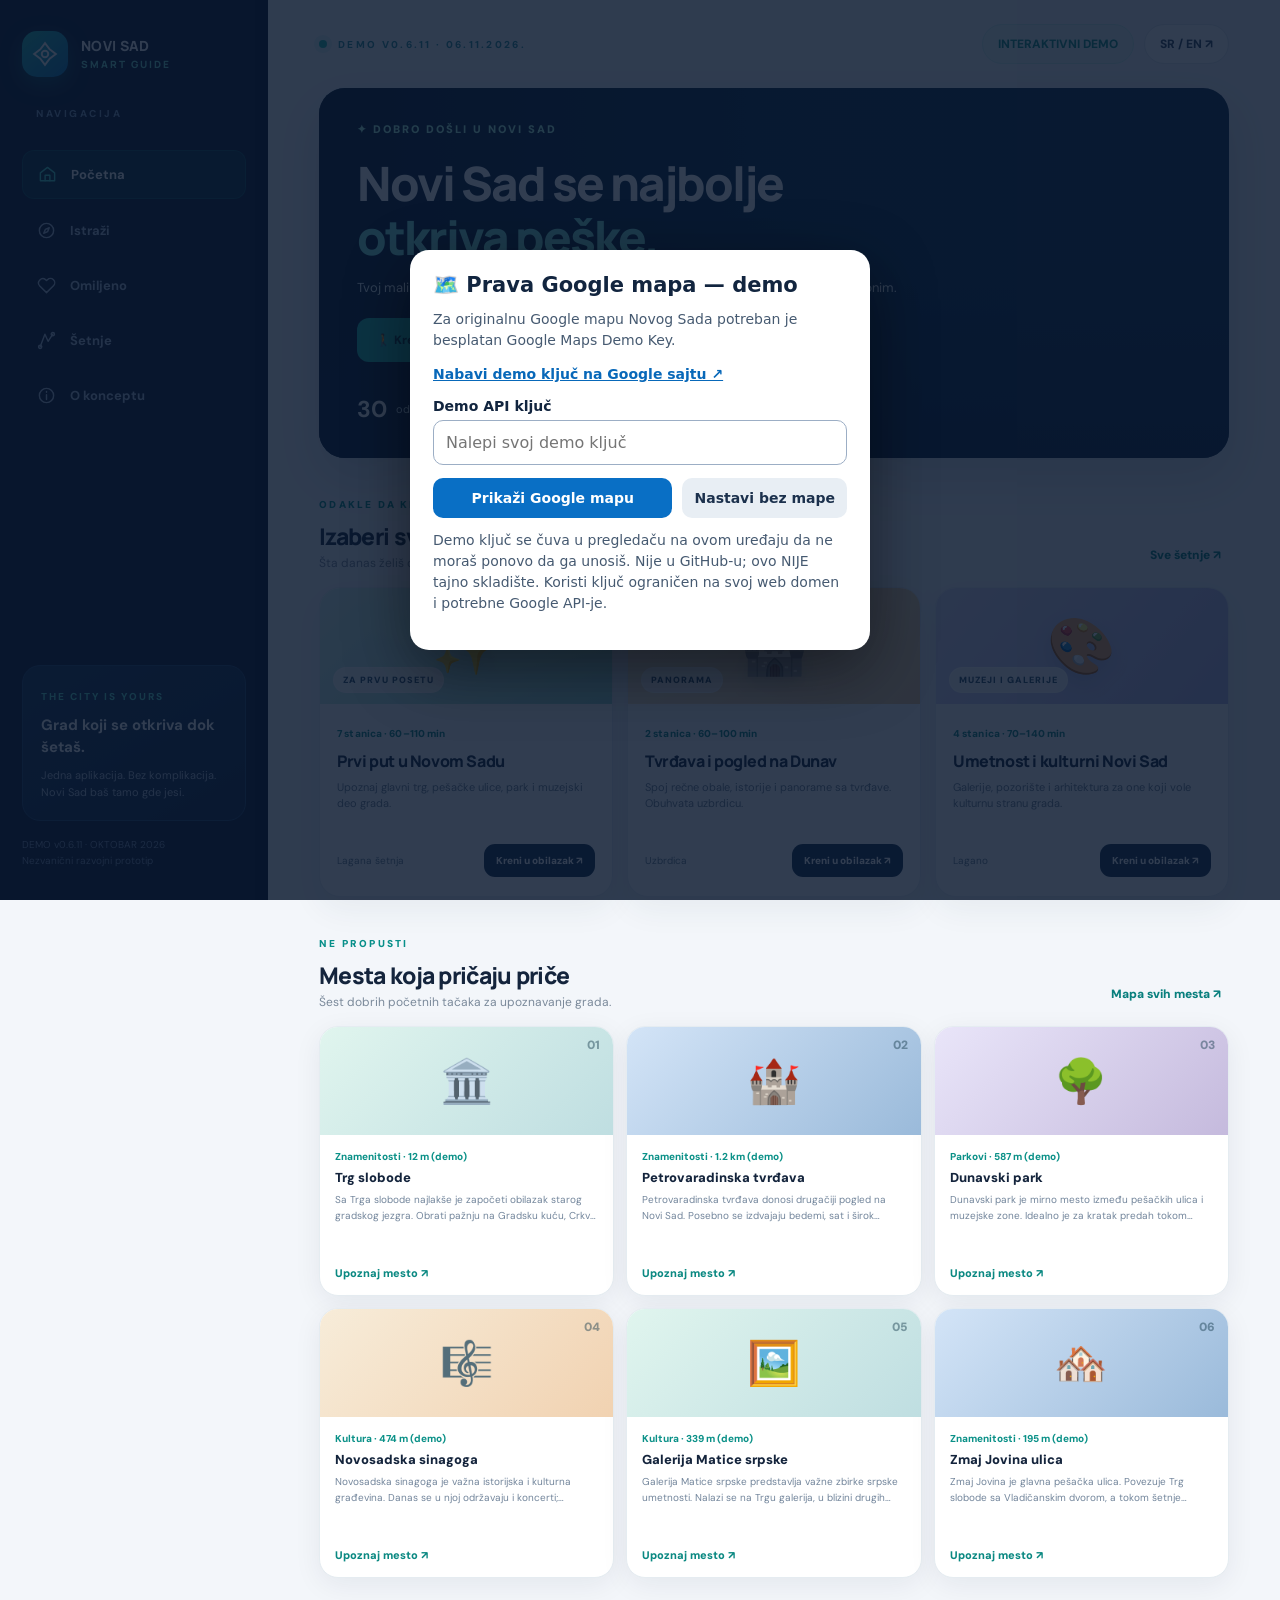
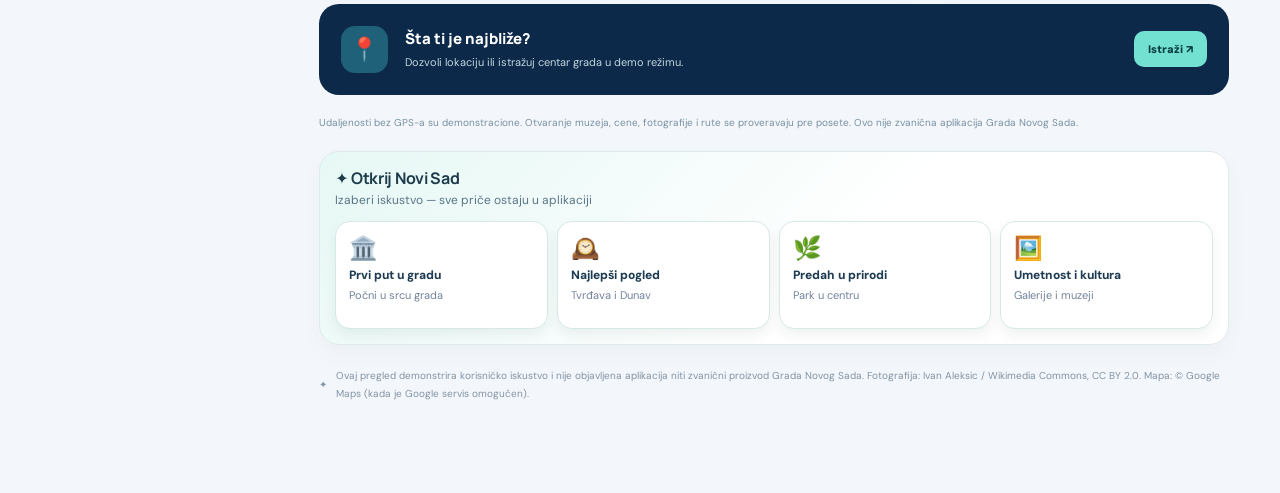
==== commit ad72f18c: "Release v0.6.11 — helpful Novi Sad venue recommendations and live nearby cafes Fix the blocker where" ====
--- a/index.html
+++ b/index.html
@@ -157,7 +157,7 @@
 .walk-card .route-steps{padding:10px 18px 17px}
 @media(max-width:740px){.nav-hud{gap:6px}.nav-hud .nav-reroute{padding:6px;font-size:10px}.nav-hud strong{font-size:11px}.nav-hud .nav-arrow{flex-basis:23px}.walk-card-head{padding:16px}}
 </style>
-<link rel="stylesheet" href="./discovery-v050.css?v=070" />
+<link rel="stylesheet" href="./discovery-v050.css?v=071" />
 </head>
 <body>
 <div class="app-shell">
@@ -169,10 +169,10 @@
     <div class="side-label" data-i18n="navigation">NAVIGACIJA</div>
     <nav class="nav" id="sideNav"></nav>
     <div class="sidebar-bottom"><span>THE CITY IS YOURS</span><h3 data-i18n="sideHeadline">Grad koji se otkriva dok šetaš.</h3><p data-i18n="sideText">Jedna aplikacija. Bez komplikacija. Novi Sad baš tamo gde jesi.</p></div>
-    <p class="side-foot" data-i18n="prototypeFoot">DEMO v0.6.10 · Google Maps · OKTOBAR 2026<br>Nezvanični razvojni prototip</p>
+    <p class="side-foot" data-i18n="prototypeFoot">DEMO v0.6.11 · Google Maps · OKTOBAR 2026<br>Nezvanični razvojni prototip</p>
   </aside>
   <main class="main">
-    <header class="top"><div class="top-left"><div class="dot"></div><span class="eyebrow" data-i18n="previewLabel">DEMO v0.6.10 · 06.11.2026.</span></div><div class="top-right"><span class="pill soft" data-i18n="demoLabel">INTERAKTIVNI DEMO</span><button id="langBtn" class="pill click" onclick="toggleLang()" aria-label="Promeni jezik">SR / EN ↗</button></div></header>
+    <header class="top"><div class="top-left"><div class="dot"></div><span class="eyebrow" data-i18n="previewLabel">DEMO v0.6.11 · 06.11.2026.</span></div><div class="top-right"><span class="pill soft" data-i18n="demoLabel">INTERAKTIVNI DEMO</span><button id="langBtn" class="pill click" onclick="toggleLang()" aria-label="Promeni jezik">SR / EN ↗</button></div></header>
     <div id="page"></div>
     <div class="footnote"><span>✦</span><span data-i18n="footer">Ovaj pregled demonstrira korisničko iskustvo i nije objavljena aplikacija niti zvanični proizvod Grada Novog Sada. Fotografija: Ivan Aleksic / Wikimedia Commons, CC BY 2.0. Mapa: © Google Maps (kada je Google servis omogućen).</span></div>
   </main>
@@ -197,8 +197,8 @@
   });
 }
 </script>
-<script src="./google-maps-config.js?v=070"></script>
-<script src="./google-maps-engine.js?v=070"></script>
+<script src="./google-maps-config.js?v=071"></script>
+<script src="./google-maps-engine.js?v=071"></script>
 <script>
 'use strict';
 const center={lat:45.25565,lng:19.84563};
@@ -224,8 +224,8 @@
 ];
 for(const p of [{"id":"sat","sr":"Petrovaradinski sat","en":"Petrovaradin Clock Tower","cat":"sights","emoji":"🕰️","lat":45.2527,"lng":19.8614,"descriptionSr":"Poznati sat tvrđave: velika kazaljka pokazuje sate, a mala minute.","descriptionEn":"The fortress clock: large hand shows hours, small hand minutes.","source":"https://novisad.travel/atrakcije-na-tvrdavi/","approximate":true},{"id":"muzejgrada","sr":"Muzej grada Novog Sada","en":"Novi Sad City Museum","cat":"culture","emoji":"🏺","lat":45.2525,"lng":19.8617,"descriptionSr":"Muzejske postavke na tvrđavi posvećene istoriji grada.","descriptionEn":"Museum collections about the city's heritage on the fortress.","source":"https://novisad.travel/atrakcije-na-tvrdavi/","approximate":true},{"id":"podzemlje","sr":"Podzemne vojne galerije","en":"Underground Military Galleries","cat":"culture","emoji":"🔦","lat":45.2518,"lng":19.8627,"descriptionSr":"Podzemni vojni sistem tvrđave; obilazak samo uz zvanično dostupnu posetu.","descriptionEn":"Underground defence system; access only with an official visitor tour.","source":"https://novisad.travel/atrakcije-na-tvrdavi/","approximate":true},{"id":"gradic","sr":"Petrovaradinski Gradić","en":"Petrovaradin Lower Town","cat":"sights","emoji":"🏘️","lat":45.2509,"lng":19.8652,"descriptionSr":"Barokni deo Petrovaradina ispod tvrđave.","descriptionEn":"Baroque historic lower town beneath the fortress.","source":"https://novisad.travel/novi-sad-za-jedan-dan/","approximate":true},{"id":"saborna","sr":"Saborna crkva Svetog Georgija","en":"St George Orthodox Cathedral","cat":"sights","emoji":"⛪","lat":45.2573,"lng":19.8491,"descriptionSr":"Važan deo duhovne i arhitektonske baštine starog centra.","descriptionEn":"Important cathedral of the old city centre.","source":"https://vojvodina.travel/destinacije/novi-sad/","approximate":true},{"id":"almascrkva","sr":"Almaška crkva","en":"Almaš Orthodox Church","cat":"sights","emoji":"⛪","lat":45.2614,"lng":19.8533,"descriptionSr":"Prepoznatljiva crkva u istorijskom Almaškom kraju.","descriptionEn":"An iconic church in the historic Almaš quarter.","source":"https://vojvodina.travel/destinacije/novi-sad/","approximate":true},{"id":"uspenska","sr":"Uspenska crkva","en":"Church of the Dormition","cat":"sights","emoji":"⛪","lat":45.2562,"lng":19.8416,"descriptionSr":"Istorijska crkva na obodu gradskog jezgra.","descriptionEn":"Historic Orthodox church near the old town.","source":"https://vojvodina.travel/destinacije/novi-sad/","approximate":true},{"id":"almas","sr":"Almaški kraj","en":"Almaš Neighbourhood","cat":"sights","emoji":"🏠","lat":45.262,"lng":19.853,"descriptionSr":"Stari kraj Novog Sada sa karakterističnim ulicama i istorijom.","descriptionEn":"A historic Novi Sad neighbourhood with characteristic streets.","source":"https://pocetna.novisad.travel/","approximate":true},{"id":"kej","sr":"Šetalište uz Dunav","en":"Danube Riverside Promenade","cat":"parks","emoji":"🚶","lat":45.2525,"lng":19.8556,"descriptionSr":"Šetnja uz Dunav sa pogledom na tvrđavu i mostove.","descriptionEn":"A scenic Danube walk overlooking bridges and the fortress.","source":"https://pocetna.novisad.travel/","approximate":true},{"id":"ribljapijaca","sr":"Riblja pijaca","en":"Fish Market","cat":"food","emoji":"🥕","lat":45.2582,"lng":19.851,"descriptionSr":"Tradicionalna gradska pijaca; vreme rada proveri na mestu.","descriptionEn":"Traditional market; confirm opening hours before visiting.","source":"https://novisad.travel/gastronomija/","approximate":true},{"id":"mostslobode","sr":"Most slobode","en":"Freedom Bridge","cat":"sights","emoji":"🌉","lat":45.2348,"lng":19.8487,"descriptionSr":"Gradski orijentir na Dunavu; posmatraj sa bezbedne obale.","descriptionEn":"A Danube landmark best viewed from safe public paths.","source":"https://pocetna.novisad.travel/","approximate":true},{"id":"futoskipark","sr":"Futoški park","en":"Futoški Park","cat":"parks","emoji":"🌲","lat":45.2513,"lng":19.8265,"descriptionSr":"Zeleni prostor za predah i laganu šetnju.","descriptionEn":"Leafy park for an easy stroll.","source":"https://novisad.travel/","approximate":true},{"id":"limanskipark","sr":"Limanski park","en":"Liman Park","cat":"parks","emoji":"🌳","lat":45.2416,"lng":19.8393,"descriptionSr":"Prostran gradski park za šetnju i odmor.","descriptionEn":"Spacious urban park for relaxing.","source":"https://novisad.travel/","approximate":true}]){if(!places.some(x=>x.id===p.id))places.push(p);}
 const TXT={
- sr:{navigation:'NAVIGACIJA',home:'Početna',explore:'Istraži',saved:'Omiljeno',tours:'Šetnje',about:'O konceptu',previewLabel:'DEMO v0.6.10 · 06.11.2026.',demoLabel:'INTERAKTIVNI DEMO',sideHeadline:'Grad koji se otkriva dok šetaš.',sideText:'Jedna aplikacija. Bez komplikacija. Novi Sad baš tamo gde jesi.',prototypeFoot:'DEMO v0.6.10 · OKTOBAR 2026<br>Nezvanični razvojni prototip',footer:'Ovaj pregled demonstrira korisničko iskustvo i nije objavljena aplikacija niti zvanični proizvod Grada Novog Sada. Fotografija: Ivan Aleksic / Wikimedia Commons, CC BY 2.0. Mapa: © Google Maps (kada je Google servis omogućen).',welcome:'DOBRO DOŠLI U NOVI SAD',hero:'Tvoj grad. <em>Tvoje otkriće.</em>',heroSub:'Otkrij znamenitosti, pronađi put i upoznaj Novi Sad u svom ritmu — sve na jednom mestu.',exploreBtn:'Istraži u blizini',whereBtn:'Gde sam?',quick:'Šta želiš da radiš?',seeAll:'Otvori mapu ↗',featNearby:'Istraži okolinu',featNearbyD:'Zanimljiva mesta u tvojoj blizini.',featRoute:'Odvedi me',featRouteD:'Jednostavno do odabrane lokacije.',featPlaces:'Znamenitosti',featPlacesD:'Priče i mesta koja vredi upoznati.',featFood:'Hrana i piće',featFoodD:'Lokalni ukusi i preporuke.',featEvents:'Događaji',featEventsD:'Aktuelna dešavanja u gradu.',featTours:'Gradske šetnje',featToursD:'Istraži grad korak po korak.',howWorks:'Kako će ovo raditi?',howText:'Turista ulazi u zonu zanimljive lokacije, dobija diskretno obaveštenje i bira da pročita priču ili pokrene navigaciju. Ovo je pregled koncepta; obaveštenja u pozadini razvijaju se u mobilnoj verziji.',demoNotice:'Ovo je razvojni demo: turistički vodič ima ograničen izbor lokacija, a dodatni lokali zavise od Google Places servisa kada je posebno omogućen. Postoji čitanje turističkih priča naglas u pregledaču; obaveštenja u pozadini, offline navigacija i administracija još nisu gotovi.',findTitle:'Šta je u tvojoj blizini?',findSub:'Istraži lokacije na mapi, filtriraj i otvori detalje.',all:'Sve',sights:'Znamenitosti',parks:'Parkovi',culture:'Kultura',food:'Hrana',events:'Događaji',around:'Prikaz: centar Novog Sada',mapGps:'Moja lokacija',notify:'Primer obaveštenja',rad:'Radijus',results:'Lokacije',search:'Pretraži lokacije…',metres:'od centra (demo)',details:'Detalji lokacije',walk:'Pešačka ruta',favourite:'Sačuvaj',removeFav:'Ukloni',demoGps:'Prikaz demo centra; za tvoju lokaciju odobri GPS dozvolu.',gpsDone:'Lokacija je očitana. Prikazujemo mesta oko tebe.',gpsNo:'GPS nije dostupan. Prikazujemo centar Novog Sada kao primer.',notiTitle:'Pametno obaveštenje — demonstracija',notiText:'Nalaziš se blizu Crkve Imena Marijinog. Otvori detalje ili izaberi navigaciju.',routeInfo:'Računamo pešačku rutu unutar aplikacije…',savedTitle:'Tvoja omiljena mesta',savedSub:'Sačuvane lokacije ostaju na ovom uređaju.',savedEmpty:'Još nema sačuvanih lokacija. Otvori mapu i dodirni ♡ da dodaš mesto.',toursTitle:'Predložene šetnje',toursSub:'Primeri tura koje će biti dostupne u aplikaciji.',tourLabel:'ISTRAŽI GRAD',tourName:'Centar Novog Sada',tourText:'Kratka demonstraciona šetnja kroz srce grada. Redosled stanica je primer, a ne izračunata putanja.',tourStop:'Otvori',aboutTitle:'O projektu',aboutSub:'Prvi pogled na ideju Novi Sad Smart Guide.',aboutCopy:'Novi Sad Smart Guide je zamišljen kao lokacijski svestan turistički vodič. Fokus je na jednostavnoj mapi, sadržaju u blizini, pametnim obaveštenjima, navigaciji i povratku do sačuvane baze.',roadmap:'Šta je sledeće?',roadmapDesc:'Android aplikacija sa GPS-om i geofencing testiranjem, backend i admin panel, sadržaj, offline mapa i iOS.',baseSave:'Sačuvaj ovu lokaciju kao My Base',baseSaved:'Baza je sačuvana na ovom uređaju.',baseNo:'Najpre dozvoli GPS ili izaberi demonstracioni centar.',takeBack:'Vrati me na bazu',baseMissing:'Nema sačuvane baze. Prvo je sačuvaj na mapi.',noResult:'Nema lokacija za izabrani filter.',licence:'Fotografija: Ivan Aleksic / Wikimedia Commons (CC BY 2.0).'},
- en:{navigation:'NAVIGATION',home:'Home',explore:'Explore',saved:'Saved',tours:'Walks',about:'About',previewLabel:'DEMO v0.6.10 · OCT 30, 2026',demoLabel:'INTERACTIVE DEMO',sideHeadline:'The city reveals itself as you walk.',sideText:'One app. No hassle. Discover Novi Sad wherever you are.',prototypeFoot:'DEMO v0.6.10 · OCTOBER 2026<br>Unofficial development prototype',footer:'This preview illustrates the user experience. It is not a published app or an official product of the City of Novi Sad. Photo: Ivan Aleksic / Wikimedia Commons, CC BY 2.0. Map: © Google Maps (when enabled).',welcome:'WELCOME TO NOVI SAD',hero:'Your city. <em>Your discovery.</em>',heroSub:'Discover landmarks, find your way and explore Novi Sad at your own pace — all in one place.',exploreBtn:'Explore nearby',whereBtn:'Where am I?',quick:'What would you like to do?',seeAll:'Open map ↗',featNearby:'Explore nearby',featNearbyD:'Interesting places around you.',featRoute:'Take me there',featRouteD:'Find your way to a destination.',featPlaces:'Places to see',featPlacesD:'Stories and sights worth discovering.',featFood:'Food & drink',featFoodD:'Local flavours and recommendations.',featEvents:'Events',featEventsD:'What is happening around the city.',featTours:'Walks & tours',featToursD:'Discover the city step by step.',howWorks:'How will it work?',howText:'As visitors approach a landmark, they receive a discreet notification and can read the story or start navigation. This is a concept preview; background notifications will be built in the native app.',demoNotice:'Development demo: the tourist guide has a limited curated list, and nearby businesses require separately enabled Google Places. In-browser text-to-speech is available for landmark stories; background GPS alerts, offline routing and administration are not complete.',findTitle:'What is near you?',findSub:'Explore places on the map, filter and open details.',all:'All',sights:'Landmarks',parks:'Parks',culture:'Culture',food:'Food',events:'Events',around:'Showing: Novi Sad centre',mapGps:'My location',notify:'Preview notification',rad:'Radius',results:'Places',search:'Search places…',metres:'from demo centre',details:'Place details',walk:'Walking directions',favourite:'Save',removeFav:'Remove',demoGps:'Showing demo centre; grant GPS permission to use your location.',gpsDone:'Your location was found. Showing places around you.',gpsNo:'GPS unavailable. Using Novi Sad centre for demo.',notiTitle:'Smart location alert — demonstration',notiText:'You are near the Name of Mary Church. Open details or choose navigation.',routeInfo:'Calculating a walking route inside the app…',savedTitle:'Your saved places',savedSub:'Saved places stay on this device.',savedEmpty:'Nothing saved yet. Open the map and tap ♡ to save a place.',toursTitle:'Suggested city walks',toursSub:'Examples of tours planned for the app.',tourLabel:'EXPLORE THE CITY',tourName:'Central Novi Sad',tourText:'A sample walk through the heart of the city. Stop order is illustrative, not a calculated route.',tourStop:'Open',aboutTitle:'About the project',aboutSub:'A first look at the Novi Sad Smart Guide concept.',aboutCopy:'Novi Sad Smart Guide is planned as a location-aware city companion. It focuses on nearby content, smart alerts, directions, and an easy way back to a saved place.',roadmap:'What comes next?',roadmapDesc:'Android GPS and geofencing, backend and admin panel, curated content, offline maps and iOS.',baseSave:'Save this position as My Base',baseSaved:'Your base was saved on this device.',baseNo:'First allow GPS access or use the demonstration centre.',takeBack:'Take me back to My Base',baseMissing:'No base saved yet. Save your position first.',noResult:'No places in this filter.',licence:'Photo: Ivan Aleksic / Wikimedia Commons (CC BY 2.0).'}
+ sr:{navigation:'NAVIGACIJA',home:'Početna',explore:'Istraži',saved:'Omiljeno',tours:'Šetnje',about:'O konceptu',previewLabel:'DEMO v0.6.11 · 06.11.2026.',demoLabel:'INTERAKTIVNI DEMO',sideHeadline:'Grad koji se otkriva dok šetaš.',sideText:'Jedna aplikacija. Bez komplikacija. Novi Sad baš tamo gde jesi.',prototypeFoot:'DEMO v0.6.11 · OKTOBAR 2026<br>Nezvanični razvojni prototip',footer:'Ovaj pregled demonstrira korisničko iskustvo i nije objavljena aplikacija niti zvanični proizvod Grada Novog Sada. Fotografija: Ivan Aleksic / Wikimedia Commons, CC BY 2.0. Mapa: © Google Maps (kada je Google servis omogućen).',welcome:'DOBRO DOŠLI U NOVI SAD',hero:'Tvoj grad. <em>Tvoje otkriće.</em>',heroSub:'Otkrij znamenitosti, pronađi put i upoznaj Novi Sad u svom ritmu — sve na jednom mestu.',exploreBtn:'Istraži u blizini',whereBtn:'Gde sam?',quick:'Šta želiš da radiš?',seeAll:'Otvori mapu ↗',featNearby:'Istraži okolinu',featNearbyD:'Zanimljiva mesta u tvojoj blizini.',featRoute:'Odvedi me',featRouteD:'Jednostavno do odabrane lokacije.',featPlaces:'Znamenitosti',featPlacesD:'Priče i mesta koja vredi upoznati.',featFood:'Hrana i piće',featFoodD:'Lokalni ukusi i preporuke.',featEvents:'Događaji',featEventsD:'Aktuelna dešavanja u gradu.',featTours:'Gradske šetnje',featToursD:'Istraži grad korak po korak.',howWorks:'Kako će ovo raditi?',howText:'Turista ulazi u zonu zanimljive lokacije, dobija diskretno obaveštenje i bira da pročita priču ili pokrene navigaciju. Ovo je pregled koncepta; obaveštenja u pozadini razvijaju se u mobilnoj verziji.',demoNotice:'Ovo je razvojni demo: turistički vodič ima ograničen izbor lokacija, a dodatni lokali zavise od Google Places servisa kada je posebno omogućen. Postoji čitanje turističkih priča naglas u pregledaču; obaveštenja u pozadini, offline navigacija i administracija još nisu gotovi.',findTitle:'Šta je u tvojoj blizini?',findSub:'Istraži lokacije na mapi, filtriraj i otvori detalje.',all:'Sve',sights:'Znamenitosti',parks:'Parkovi',culture:'Kultura',food:'Hrana',events:'Događaji',around:'Prikaz: centar Novog Sada',mapGps:'Moja lokacija',notify:'Primer obaveštenja',rad:'Radijus',results:'Lokacije',search:'Pretraži lokacije…',metres:'od centra (demo)',details:'Detalji lokacije',walk:'Pešačka ruta',favourite:'Sačuvaj',removeFav:'Ukloni',demoGps:'Prikaz demo centra; za tvoju lokaciju odobri GPS dozvolu.',gpsDone:'Lokacija je očitana. Prikazujemo mesta oko tebe.',gpsNo:'GPS nije dostupan. Prikazujemo centar Novog Sada kao primer.',notiTitle:'Pametno obaveštenje — demonstracija',notiText:'Nalaziš se blizu Crkve Imena Marijinog. Otvori detalje ili izaberi navigaciju.',routeInfo:'Računamo pešačku rutu unutar aplikacije…',savedTitle:'Tvoja omiljena mesta',savedSub:'Sačuvane lokacije ostaju na ovom uređaju.',savedEmpty:'Još nema sačuvanih lokacija. Otvori mapu i dodirni ♡ da dodaš mesto.',toursTitle:'Predložene šetnje',toursSub:'Primeri tura koje će biti dostupne u aplikaciji.',tourLabel:'ISTRAŽI GRAD',tourName:'Centar Novog Sada',tourText:'Kratka demonstraciona šetnja kroz srce grada. Redosled stanica je primer, a ne izračunata putanja.',tourStop:'Otvori',aboutTitle:'O projektu',aboutSub:'Prvi pogled na ideju Novi Sad Smart Guide.',aboutCopy:'Novi Sad Smart Guide je zamišljen kao lokacijski svestan turistički vodič. Fokus je na jednostavnoj mapi, sadržaju u blizini, pametnim obaveštenjima, navigaciji i povratku do sačuvane baze.',roadmap:'Šta je sledeće?',roadmapDesc:'Android aplikacija sa GPS-om i geofencing testiranjem, backend i admin panel, sadržaj, offline mapa i iOS.',baseSave:'Sačuvaj ovu lokaciju kao My Base',baseSaved:'Baza je sačuvana na ovom uređaju.',baseNo:'Najpre dozvoli GPS ili izaberi demonstracioni centar.',takeBack:'Vrati me na bazu',baseMissing:'Nema sačuvane baze. Prvo je sačuvaj na mapi.',noResult:'Nema lokacija za izabrani filter.',licence:'Fotografija: Ivan Aleksic / Wikimedia Commons (CC BY 2.0).'},
+ en:{navigation:'NAVIGATION',home:'Home',explore:'Explore',saved:'Saved',tours:'Walks',about:'About',previewLabel:'DEMO v0.6.11 · OCT 30, 2026',demoLabel:'INTERACTIVE DEMO',sideHeadline:'The city reveals itself as you walk.',sideText:'One app. No hassle. Discover Novi Sad wherever you are.',prototypeFoot:'DEMO v0.6.11 · OCTOBER 2026<br>Unofficial development prototype',footer:'This preview illustrates the user experience. It is not a published app or an official product of the City of Novi Sad. Photo: Ivan Aleksic / Wikimedia Commons, CC BY 2.0. Map: © Google Maps (when enabled).',welcome:'WELCOME TO NOVI SAD',hero:'Your city. <em>Your discovery.</em>',heroSub:'Discover landmarks, find your way and explore Novi Sad at your own pace — all in one place.',exploreBtn:'Explore nearby',whereBtn:'Where am I?',quick:'What would you like to do?',seeAll:'Open map ↗',featNearby:'Explore nearby',featNearbyD:'Interesting places around you.',featRoute:'Take me there',featRouteD:'Find your way to a destination.',featPlaces:'Places to see',featPlacesD:'Stories and sights worth discovering.',featFood:'Food & drink',featFoodD:'Local flavours and recommendations.',featEvents:'Events',featEventsD:'What is happening around the city.',featTours:'Walks & tours',featToursD:'Discover the city step by step.',howWorks:'How will it work?',howText:'As visitors approach a landmark, they receive a discreet notification and can read the story or start navigation. This is a concept preview; background notifications will be built in the native app.',demoNotice:'Development demo: the tourist guide has a limited curated list, and nearby businesses require separately enabled Google Places. In-browser text-to-speech is available for landmark stories; background GPS alerts, offline routing and administration are not complete.',findTitle:'What is near you?',findSub:'Explore places on the map, filter and open details.',all:'All',sights:'Landmarks',parks:'Parks',culture:'Culture',food:'Food',events:'Events',around:'Showing: Novi Sad centre',mapGps:'My location',notify:'Preview notification',rad:'Radius',results:'Places',search:'Search places…',metres:'from demo centre',details:'Place details',walk:'Walking directions',favourite:'Save',removeFav:'Remove',demoGps:'Showing demo centre; grant GPS permission to use your location.',gpsDone:'Your location was found. Showing places around you.',gpsNo:'GPS unavailable. Using Novi Sad centre for demo.',notiTitle:'Smart location alert — demonstration',notiText:'You are near the Name of Mary Church. Open details or choose navigation.',routeInfo:'Calculating a walking route inside the app…',savedTitle:'Your saved places',savedSub:'Saved places stay on this device.',savedEmpty:'Nothing saved yet. Open the map and tap ♡ to save a place.',toursTitle:'Suggested city walks',toursSub:'Examples of tours planned for the app.',tourLabel:'EXPLORE THE CITY',tourName:'Central Novi Sad',tourText:'A sample walk through the heart of the city. Stop order is illustrative, not a calculated route.',tourStop:'Open',aboutTitle:'About the project',aboutSub:'A first look at the Novi Sad Smart Guide concept.',aboutCopy:'Novi Sad Smart Guide is planned as a location-aware city companion. It focuses on nearby content, smart alerts, directions, and an easy way back to a saved place.',roadmap:'What comes next?',roadmapDesc:'Android GPS and geofencing, backend and admin panel, curated content, offline maps and iOS.',baseSave:'Save this position as My Base',baseSaved:'Your base was saved on this device.',baseNo:'First allow GPS access or use the demonstration centre.',takeBack:'Take me back to My Base',baseMissing:'No base saved yet. Save your position first.',noResult:'No places in this filter.',licence:'Photo: Ivan Aleksic / Wikimedia Commons (CC BY 2.0).'}
 };
 const icons={home:'<path d="m3 10 9-7 9 7v10H3z"/><path d="M9 20v-7h6v7"/>',explore:'<circle cx="12" cy="12" r="9"/><path d="m15.5 8.5-2.1 4.9-4.9 2.1 2.1-4.9z"/>',saved:'<path d="M20.8 4.6a5.4 5.4 0 0 0-7.6 0L12 5.8l-1.2-1.2a5.4 5.4 0 0 0-7.6 7.6L12 21l8.8-8.8a5.4 5.4 0 0 0 0-7.6Z"/>',tours:'<path d="M4 20 10 4l4 9 6-9"/><circle cx="4" cy="20" r="2"/><circle cx="20" cy="4" r="2"/>',about:'<circle cx="12" cy="12" r="9"/><path d="M12 11v6m0-10v1"/>'};
 const svg=i=>`<svg viewBox="0 0 24 24" fill="none" stroke="currentColor" stroke-linecap="round" stroke-linejoin="round" stroke-width="1.8" aria-hidden="true">${icons[i]}</svg>`;
@@ -233,7 +233,14 @@
 try{const storedLang=localStorage.getItem('nssg-lang');state.poiConsent=localStorage.getItem('nssg-poi-consent')==='yes';if(storedLang==='sr'||storedLang==='en')state.lang=storedLang;const storedMap=localStorage.getItem('nssg-mapstyle');if(storedMap in MAP_STYLES)state.mapStyle=storedMap;state.favorites=new Set(JSON.parse(localStorage.getItem('nssg-favs')||'[]'));const b=JSON.parse(localStorage.getItem('nssg-base')||'null');if(b&&typeof b.lat==='number'&&typeof b.lng==='number')state.base=b;}catch(e){}
 const t=k=>TXT[state.lang][k]||k; const name=p=>p[state.lang];const desc=p=>p['description'+(state.lang==='sr'?'Sr':'En')];
 function numDistance(p){const R=6371000;const rad=d=>d*Math.PI/180;const dLat=rad(p.lat-state.position.lat),dLon=rad(p.lng-state.position.lng),la1=rad(state.position.lat),la2=rad(p.lat);const a=Math.sin(dLat/2)**2+Math.cos(la1)*Math.cos(la2)*Math.sin(dLon/2)**2;return Math.round(2*R*Math.asin(Math.sqrt(a)));}
-function distStr(p){const d=p.googlePlaces?Math.round(googlePoiDistance(p)):numDistance(p);const label=d<1000?`${d} m`:`${(d/1000).toFixed(1)} km`;return p.googlePlaces?label+(state.lang==='sr'?' od centra mape':' from map center'):(state.fromGps?label:label+' (demo)');}
+function distStr(p){
+ const isLocalPoi=Boolean(p.googlePlaces||p.osmType);
+ const d=isLocalPoi?Math.round(googlePoiDistance(p)):numDistance(p);
+ const distance=d<1000?`${d} m`:`${(d/1000).toFixed(1)} km`;
+ if(isLocalPoi)return distance+(state.poiQueryCenter&&state.poiQueryOrigin!=='gps'
+   ?(state.lang==='sr'?' od izabranog dela grada':' from selected area'):'');
+ return state.fromGps?distance:distance+' (demo)';
+}
 function filtered(){const q=state.search.trim().toLocaleLowerCase();return places.filter(p=>(state.cat==='all'||p.cat===state.cat)&&(!state.nearbyOnly||numDistance(p)<=state.radius)&&(!q||name(p).toLocaleLowerCase().includes(q)||desc(p).toLocaleLowerCase().includes(q))).sort((a,b)=>numDistance(a)-numDistance(b));}
 function renderNav(){const pages=['home','explore','saved','tours','about'];const html=mobile=>pages.map(p=>`<button type="button" class="${state.page===p?'active':''}" onclick="showPage('${p}')" aria-label="${t(p)}">${svg(p)}<span>${t(p)}</span></button>`).join('');document.getElementById('sideNav').innerHTML=html(false);document.getElementById('mobileNav').innerHTML=html(true);}
 function translatePage(){document.querySelectorAll('[data-i18n]').forEach(el=>{const value=t(el.dataset.i18n);if(el.dataset.i18n==='prototypeFoot')el.innerHTML=value;else el.textContent=value;});document.documentElement.lang=state.lang;}
@@ -252,7 +259,7 @@
 function setNearbyOnly(enabled){state.nearbyOnly=Boolean(enabled);updateResults();updateMarkers();}
 function setRadius(value){const n=Number(value);if(!Number.isFinite(n)||n<200||n>10000)return;state.radius=n;state.nearbyOnly=true;updateResults();updateMarkers();window.syncNearbyUI?.();}
 function googlePoiDistance(p){
- const start=p.googlePlaces&&state.googlePlacesCenter?state.googlePlacesCenter:state.position;
+ const start=state.poiQueryCenter||(p.googlePlaces&&state.googlePlacesCenter?state.googlePlacesCenter:state.position);
  const R=6371000,rad=x=>x*Math.PI/180;
  const a=Math.sin(rad(p.lat-start.lat)/2)**2+Math.cos(rad(start.lat))*Math.cos(rad(p.lat))*Math.sin(rad(p.lng-start.lng)/2)**2;
  return 2*R*Math.asin(Math.min(1,Math.sqrt(a)));
@@ -459,10 +466,13 @@
  throw lastError;
 }
 async function loadNearbyPois(){
- if(window.NSSG_GOOGLE_PLACES)return window.NSSG_GOOGLE_PLACES.nearby();
+ // Use consented OSM discovery by default; Google Places is opt-in and billable.
+ if(window.NSSG_GOOGLE_CONFIG?.enablePlacesSearch&&window.NSSG_GOOGLE_PLACES)
+   return window.NSSG_GOOGLE_PLACES.nearby();
  if(state.poiLoading)return;
   const now=Date.now();if(now-state.poiLastFetchAt<30000){showPoiInfo(state.lang==='sr'?'Sačekaj malo pre ponovnog učitavanja lokala.':'Please wait before loading businesses again.');return;}
- const center=state.map?.getCenter();if(!center||!Number.isFinite(center.lat)||!Number.isFinite(center.lng))return;
+ const center=state.poiQueryCenter||state.map?.getCenter();
+ if(!center||!Number.isFinite(center.lat)||!Number.isFinite(center.lng))return;
  // Only fetch small, valid Novi Sad demonstration areas; avoid using this public server for large data scraping.
  if(center.lat<45.13||center.lat>45.38||center.lng<19.64||center.lng>20.04){showPoiInfo(state.lang==='sr'?'Pretraživanje lokala je za sada ograničeno na Novi Sad.':'Business lookup is currently limited to Novi Sad.');return;}
  if(!state.poiConsent){
@@ -486,7 +496,12 @@
  const button=document.getElementById('poiToggle');if(button){button.disabled=true;button.textContent=state.lang==='sr'?'Učitavam lokale…':'Loading…';}
  showPoiInfo(state.lang==='sr'?'Preuzimamo dostupne lokale oko centra mape…':'Loading places around map centre…');
  const lat=center.lat.toFixed(5),lng=center.lng.toFixed(5);
- const query=`[out:json][timeout:14];(
+ const foodOnly=state.cat==='food';
+ const query=foodOnly?`[out:json][timeout:14];(
+ nwr(around:1250,${lat},${lng})[name][amenity~"^(restaurant|cafe|bar|pub|fast_food)$"];
+ nwr(around:1250,${lat},${lng})[name][shop=bakery];
+);out center 160;`:
+ `[out:json][timeout:14];(
  nwr(around:1100,${lat},${lng})[name][amenity~"^(restaurant|cafe|bar|pub|fast_food|pharmacy|bank|atm|theatre|arts_centre)$"];
  nwr(around:1100,${lat},${lng})[name][shop~"^(supermarket|convenience|bakery|clothes|books|gift)$"];
  nwr(around:1100,${lat},${lng})[name][tourism~"^(museum|gallery|attraction|viewpoint|artwork|hotel)$"];
@@ -497,7 +512,12 @@
   const data=await fetchOverpassFallback(query,controller.signal);
   if(!Array.isArray(data.elements))throw Error('Invalid POI response');
   const found=data.elements.filter(item=>Number.isFinite(item.lat??item.center?.lat)&&Number.isFinite(item.lon??item.center?.lon)
-     &&typeof item.tags?.name==='string' &&item.tags.name.length<110).slice(0,140);
+     &&typeof item.tags?.name==='string' &&item.tags.name.length<110)
+    .filter(item=>!foodOnly||poiCategory(item.tags).cat==='food')
+    .sort((a,b)=>{
+      const score=x=>Math.pow((x.lat??x.center.lat)-center.lat,2)+Math.pow(((x.lon??x.center.lon)-center.lng)*0.73,2);
+      return score(a)-score(b);
+    }).slice(0,120);
   state.poiList=found.map(item=>({id:'poi-'+item.id,osmType:item.type,osmId:item.id,lat:item.lat??item.center.lat,lng:item.lon??item.center.lon,label:item.tags.name.slice(0,90),category:poiCategory(item.tags),tags:item.tags,emoji:poiCategory(item.tags).emoji,click:()=>openPoiPopup('poi-'+item.id)}));
   try{const cacheItems=state.poiList.map(({id,osmType,osmId,lat,lng,label,tags,emoji})=>({id,osmType,osmId,lat,lng,label,tags,emoji}));
     localStorage.setItem(cacheKey,JSON.stringify({at:Date.now(),items:cacheItems}));}catch(_){/* browser quota */}
@@ -719,15 +739,17 @@
 function showUnavailable(cat){state.cat=cat;showPage('explore');showToast(t('demoNotice'));}
 document.addEventListener('keydown',e=>{if(e.key==='Escape')closeModal()});document.addEventListener('visibilitychange',()=>{if(document.hidden){if(state.liveWatchId!==null)stopLiveRadar();stopRouteTracking()}});render();window.addEventListener('load',()=>setTimeout(autoLocateOnOpen,350));
 </script>
-<script src="./google-routing-ui.js?v=070"></script>
-<script src="./google-places-ui.js?v=070"></script>
-<link rel="stylesheet" href="./google-maps.css?v=070" />
-<script src="./discovery-v050.js?v=070"></script>
-<link rel="stylesheet" href="./discovery-v051.css?v=070" />
-<script src="./discovery-v051.js?v=070"></script>
-<link rel="stylesheet" href="./attractions-guide-v062.css?v=070" />
-<link rel="stylesheet" href="./tour-session-v067.css?v=070" />
-<link rel="stylesheet" href="./walk-mode-v069.css?v=070" />
-<script src="./attractions-guide-v062.js?v=070"></script>
+<script src="./google-routing-ui.js?v=071"></script>
+<script src="./google-places-ui.js?v=071"></script>
+<link rel="stylesheet" href="./google-maps.css?v=071" />
+<script src="./discovery-v050.js?v=071"></script>
+<link rel="stylesheet" href="./discovery-v051.css?v=071" />
+<script src="./discovery-v051.js?v=071"></script>
+<link rel="stylesheet" href="./attractions-guide-v062.css?v=071" />
+<link rel="stylesheet" href="./tour-session-v067.css?v=071" />
+<link rel="stylesheet" href="./walk-mode-v069.css?v=071" />
+<script src="./attractions-guide-v062.js?v=071"></script>
+<link rel="stylesheet" href="./venues-v071.css?v=071" />
+<script src="./venues-v071.js?v=071"></script>
 </body>
 </html>
--- a/venues-v071.css
+++ b/venues-v071.css
@@ -0,0 +1,57 @@
+/* Novi Sad Smart Guide v0.6.11 — in-app visitor venue guide */
+.nssg-venue-screen[hidden]{display:none!important}
+.nssg-venue-screen{position:fixed;inset:0;z-index:1700;display:grid;place-items:center;
+ font-family:inherit;color:#153650}
+.venue-backdrop{position:absolute;inset:0;background:rgba(8,20,42,.58)}
+.venue-surface{position:relative;z-index:1;display:flex;flex-direction:column;
+ box-sizing:border-box;width:min(760px,calc(100vw - 28px));max-height:min(89dvh,900px);
+ background:#f8fbfc;border:1px solid #cfebe5;border-radius:23px;
+ box-shadow:0 24px 65px #142f4c66;overflow:hidden}
+.venue-header{padding:20px 22px 12px;display:flex;gap:16px;align-items:flex-start;justify-content:space-between;
+ background:linear-gradient(120deg,#e3f6f2,#f7fafc)}
+.venue-header h2{margin:5px 0 8px;font-size:26px;color:#123554;letter-spacing:-.5px}
+.venue-header p{margin:0;color:#516d7b;line-height:1.4;font-size:14px}
+.venue-kicker{color:#078d83;font-weight:900;letter-spacing:.8px;font-size:10px}
+.venue-close{flex:none;width:45px;height:45px;border:1px solid #c9e0de;border-radius:14px;
+ background:white;color:#153650;font-size:27px;cursor:pointer}
+.venue-switches{display:flex;gap:7px;padding:12px 20px 7px;overflow-x:auto}
+.venue-switches button{background:#fff;border:1px solid #d9e8ea;color:#536e82;padding:10px 14px;
+ min-height:44px;white-space:nowrap;border-radius:24px;font-size:13px;font-weight:750;cursor:pointer}
+.venue-switches button[aria-selected="true"]{background:#123c60;border-color:#123c60;color:#fff}
+.venue-message{min-height:23px;font-size:12px;line-height:1.45;color:#527185;padding:4px 22px 12px}
+.venue-items{padding:0 20px 17px;overflow-y:auto;overscroll-behavior:contain;
+ display:grid;gap:11px;grid-template-columns:repeat(2,minmax(0,1fr))}
+.venue-card{background:white;border:1px solid #e1eaec;border-radius:17px;padding:15px;
+ box-shadow:0 5px 20px #1539540d;display:flex;flex-direction:column;gap:12px;min-width:0}
+.venue-card-top{display:flex;gap:10px;align-items:flex-start}
+.venue-icon{width:46px;height:46px;border-radius:12px;background:#e6f5f0;display:grid;place-items:center;
+ flex:none;font-size:25px}
+.venue-card-body{display:flex;flex-direction:column;gap:5px;min-width:0}
+.venue-card-body strong{font-size:15px;color:#102f50}
+.venue-card-body small{font-size:12px;color:#58748b;line-height:1.35}
+.venue-card-body p{font-size:12px;line-height:1.5;color:#365968;margin:2px 0 0}
+.venue-card-actions{display:flex;gap:8px;flex-wrap:wrap;margin-top:auto}
+.venue-card-actions button{border-radius:11px;min-height:44px;padding:9px 11px;font-size:12px;font-family:inherit;font-weight:800;line-height:1.2;
+ cursor:pointer;border:1px solid #d0e4e5;background:#f0f8f7;color:#246576}
+.venue-card-actions .venue-card-primary{background:#133c60;border-color:#133c60;color:#fff}
+.venue-load{grid-column:1/-1;border-radius:12px;min-height:48px;background:#143e60;color:#fff;
+ border:0;cursor:pointer;font-size:13px;font-family:inherit;font-weight:800;line-height:1.2;padding:11px}
+.venue-load:disabled{opacity:.65}
+.venue-empty{grid-column:1/-1;padding:18px;text-align:center;color:#61778c}
+.venue-footer{font-size:11px;line-height:1.5;padding:11px 21px;border-top:1px solid #e1eaec;color:#68808e;
+ background:#f4faf9}
+.nssg-venue-screen button:focus-visible{outline:3px solid #08ad9c;outline-offset:2px}
+@media(max-width:650px){
+ .venue-surface{width:100%;max-height:96dvh;height:min(94dvh,940px);border-radius:22px 22px 0 0;
+ align-self:end;border-bottom:0}
+ .venue-header{padding:16px 16px 10px}
+ .venue-header h2{font-size:23px}
+ .venue-header p{font-size:13px}
+ .venue-switches{padding:10px 12px 6px}
+ .venue-switches button{font-size:12px;padding:9px 11px}
+ .venue-message{padding:4px 16px 10px}
+ .venue-items{display:flex;flex-direction:column;padding:0 13px 15px;gap:10px}
+ .venue-card{padding:13px}
+ .venue-card-actions button{flex:1 1 40%}
+ .venue-footer{padding:10px 15px}
+}
